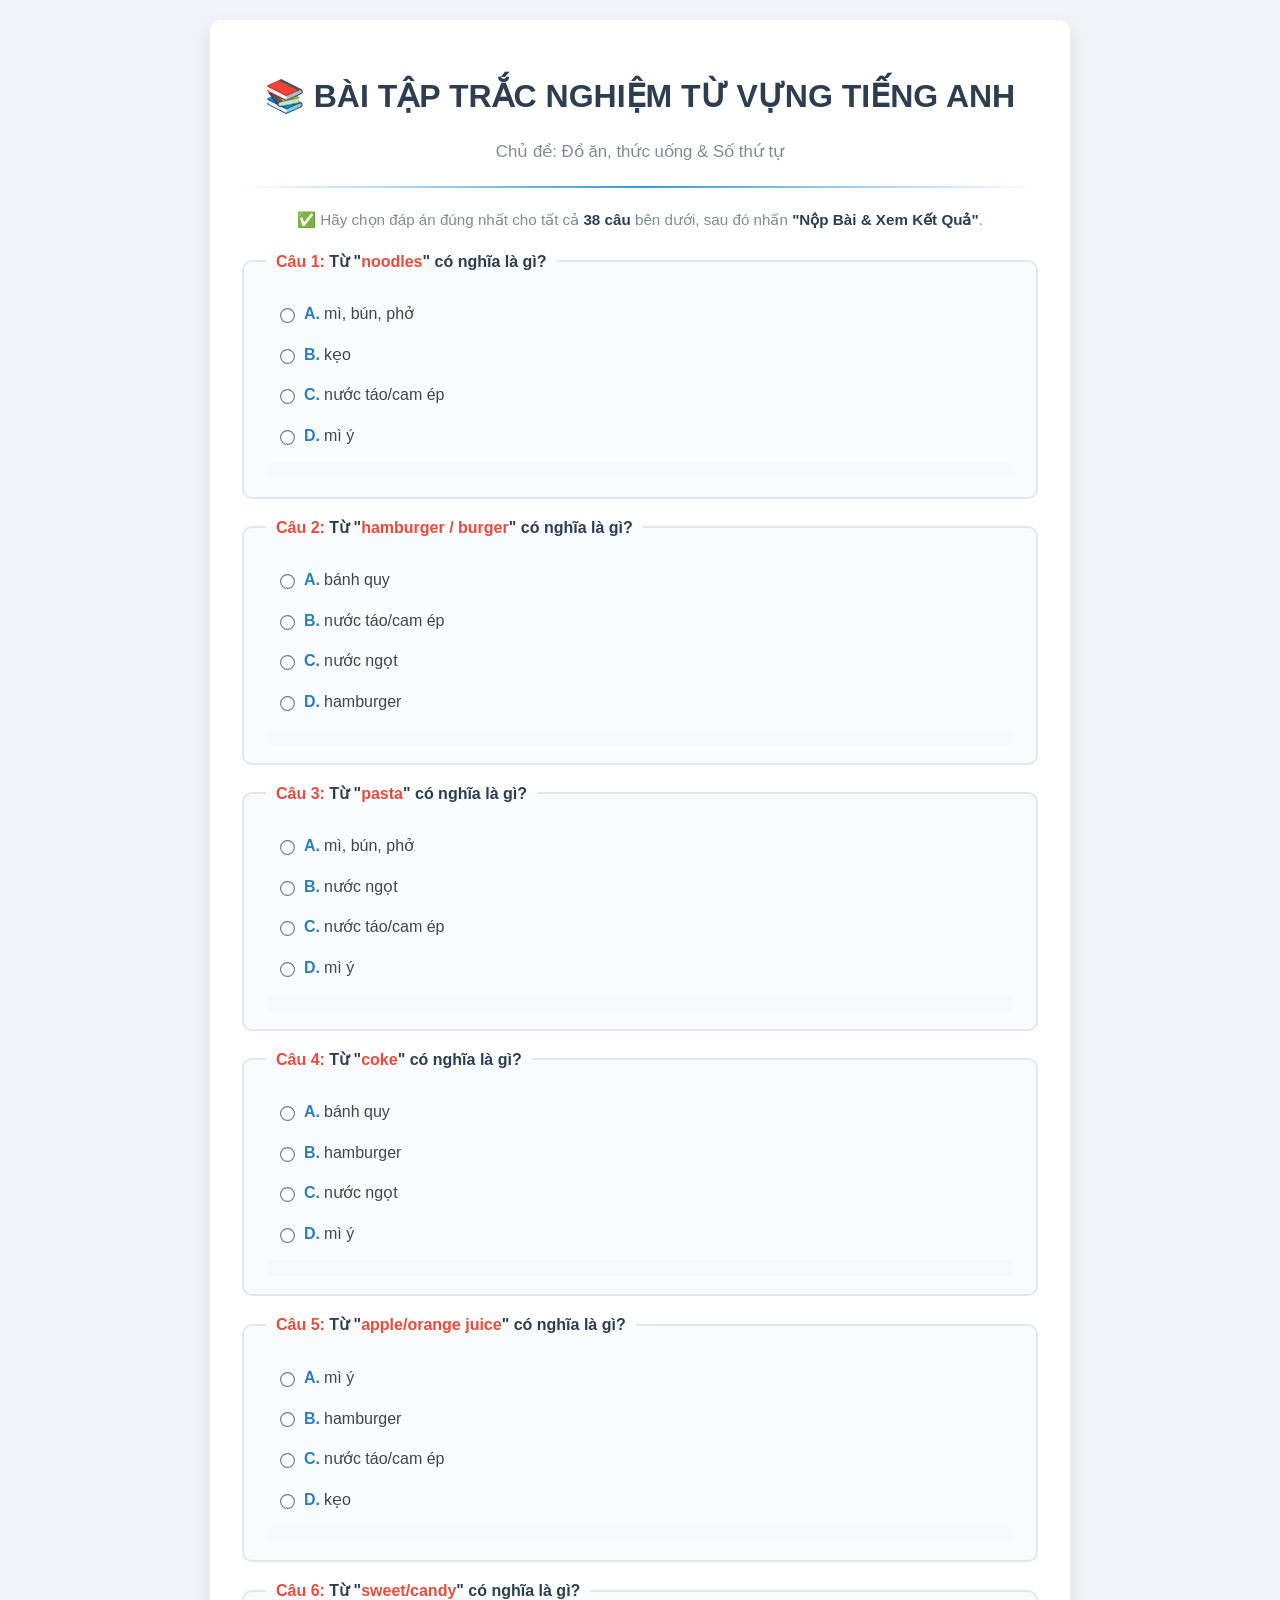
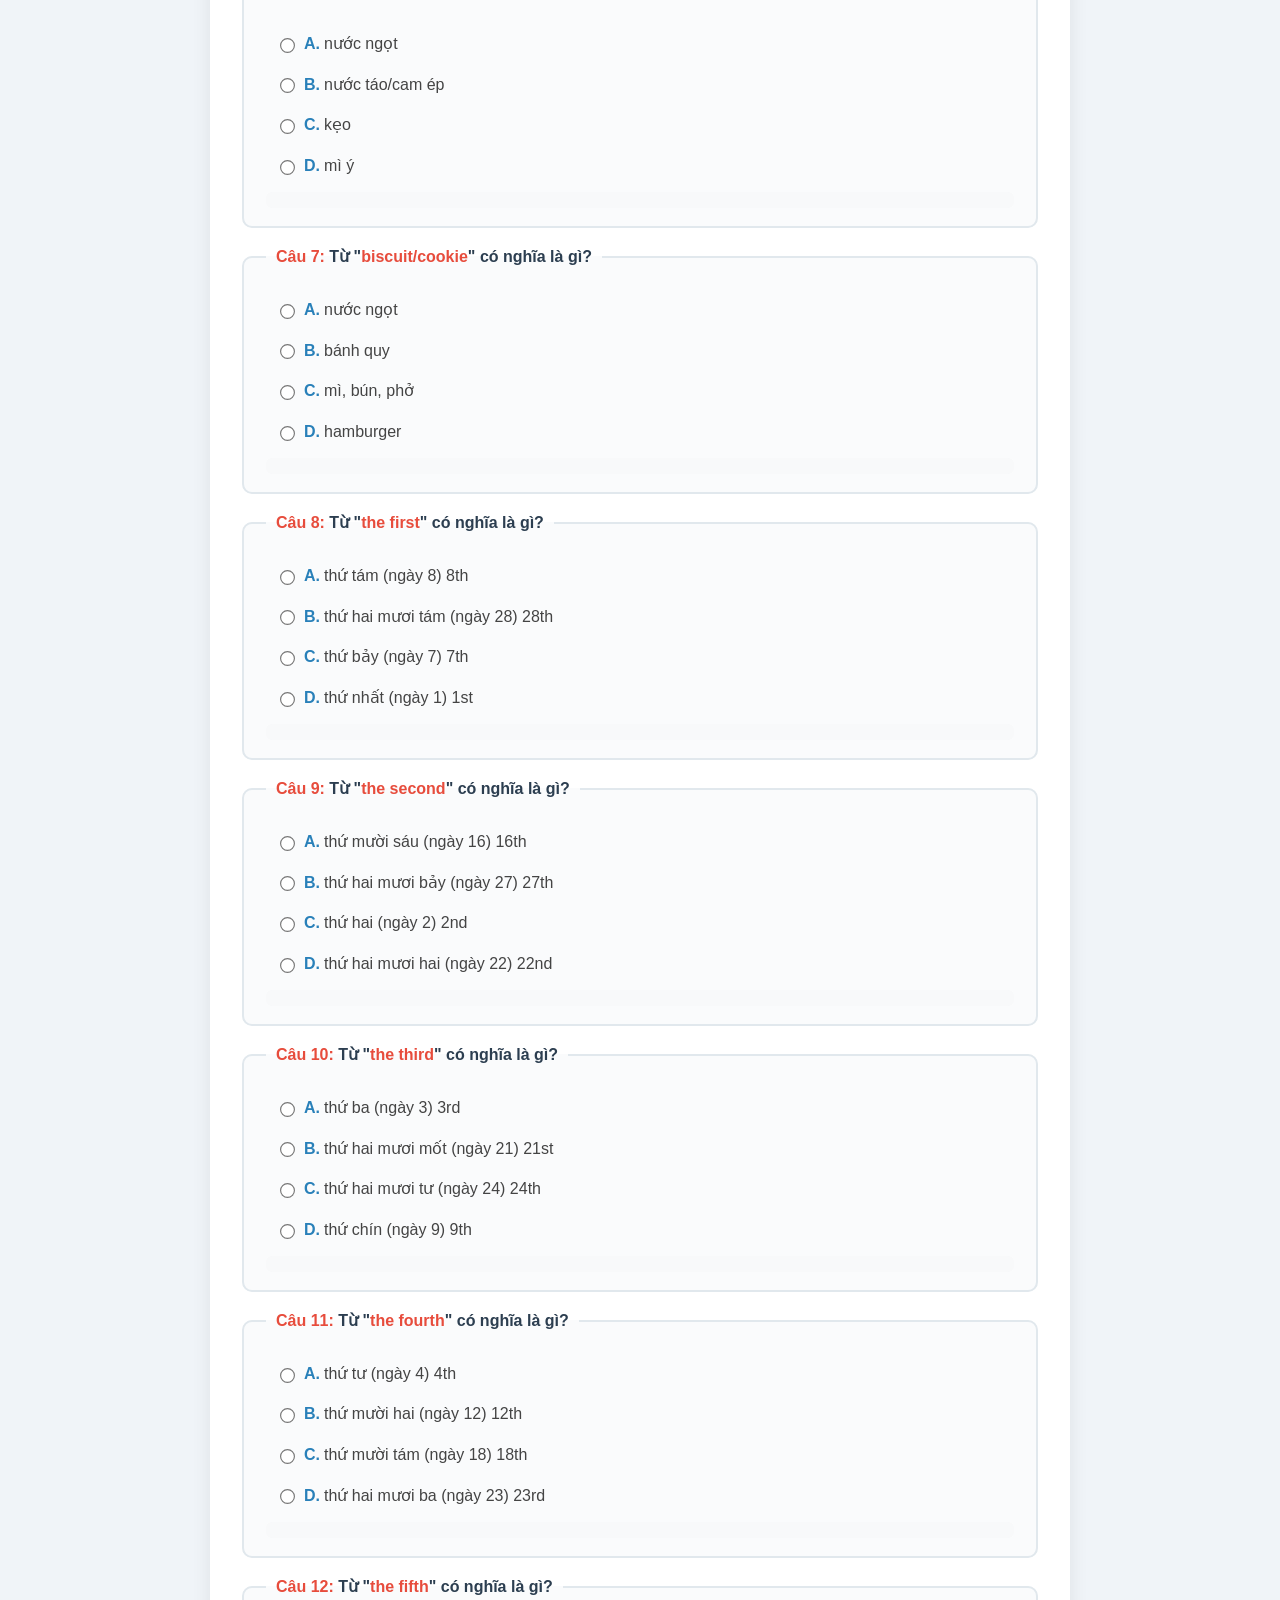
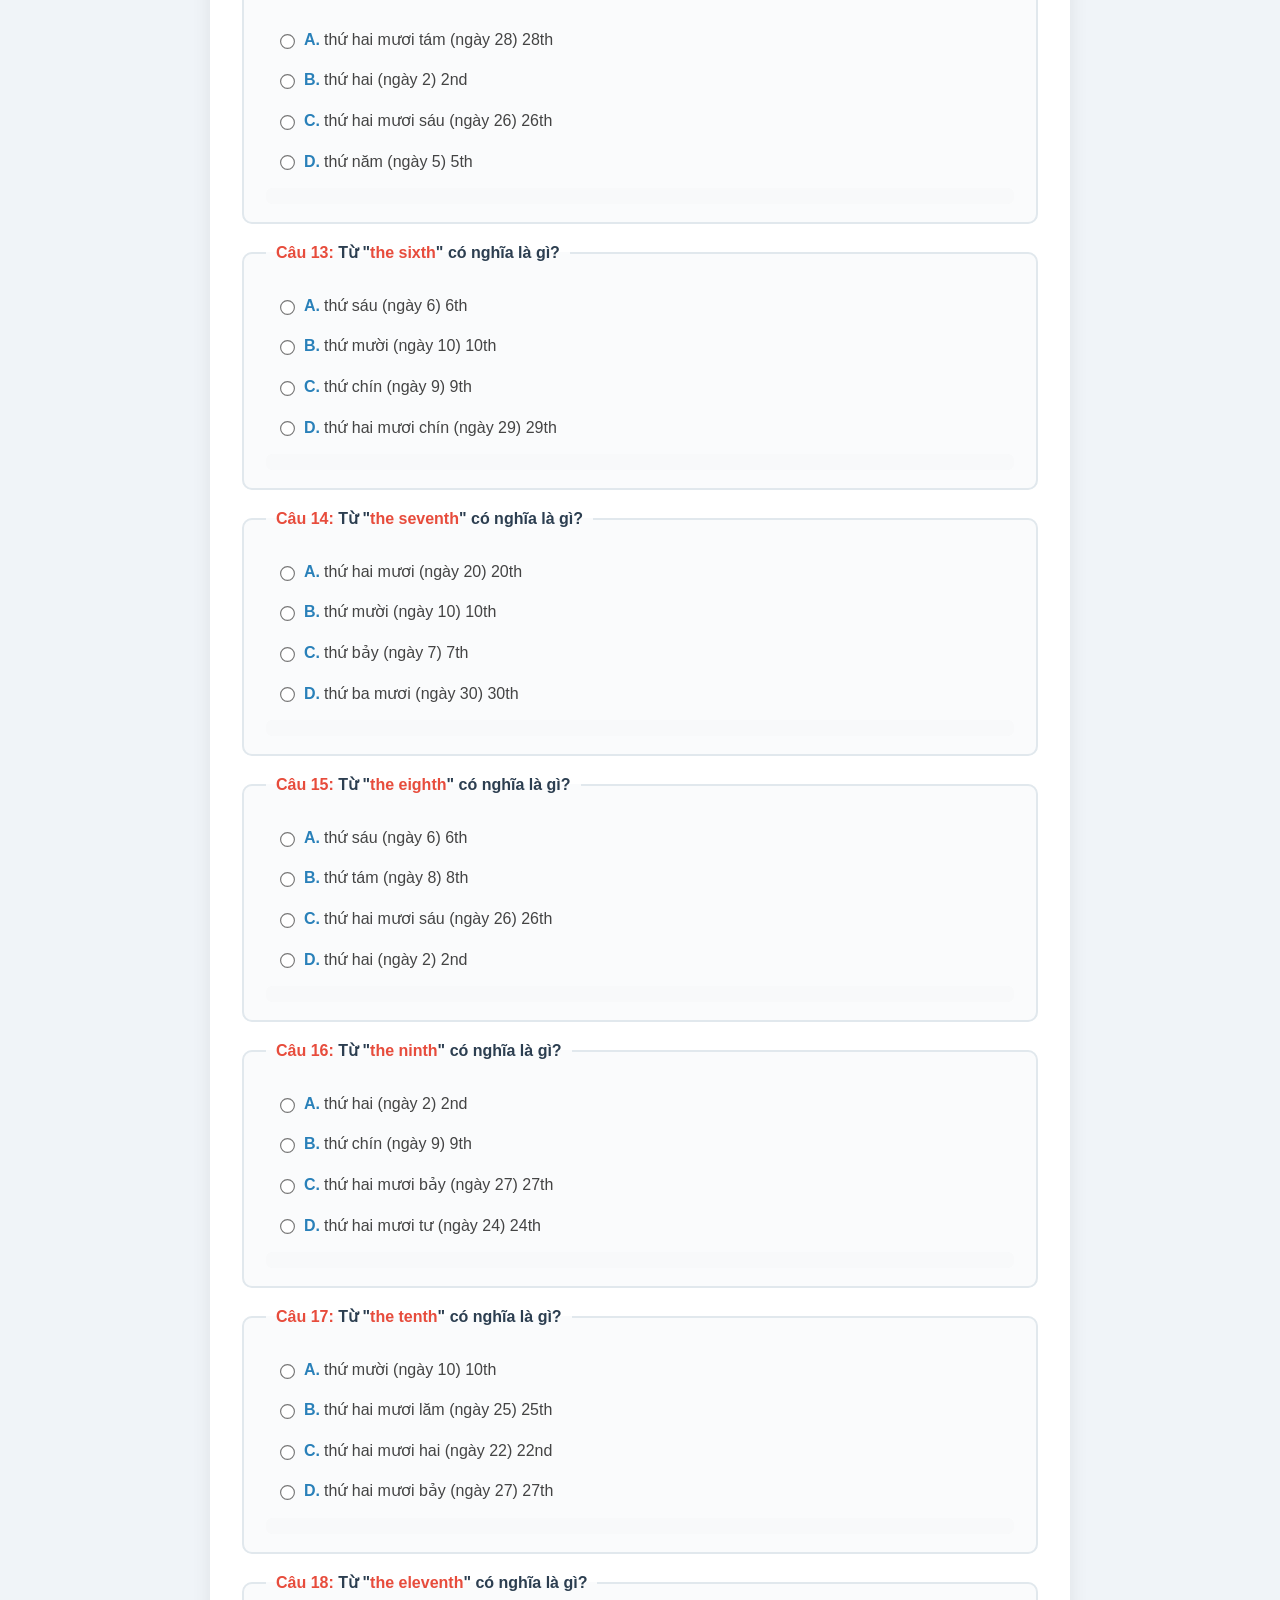
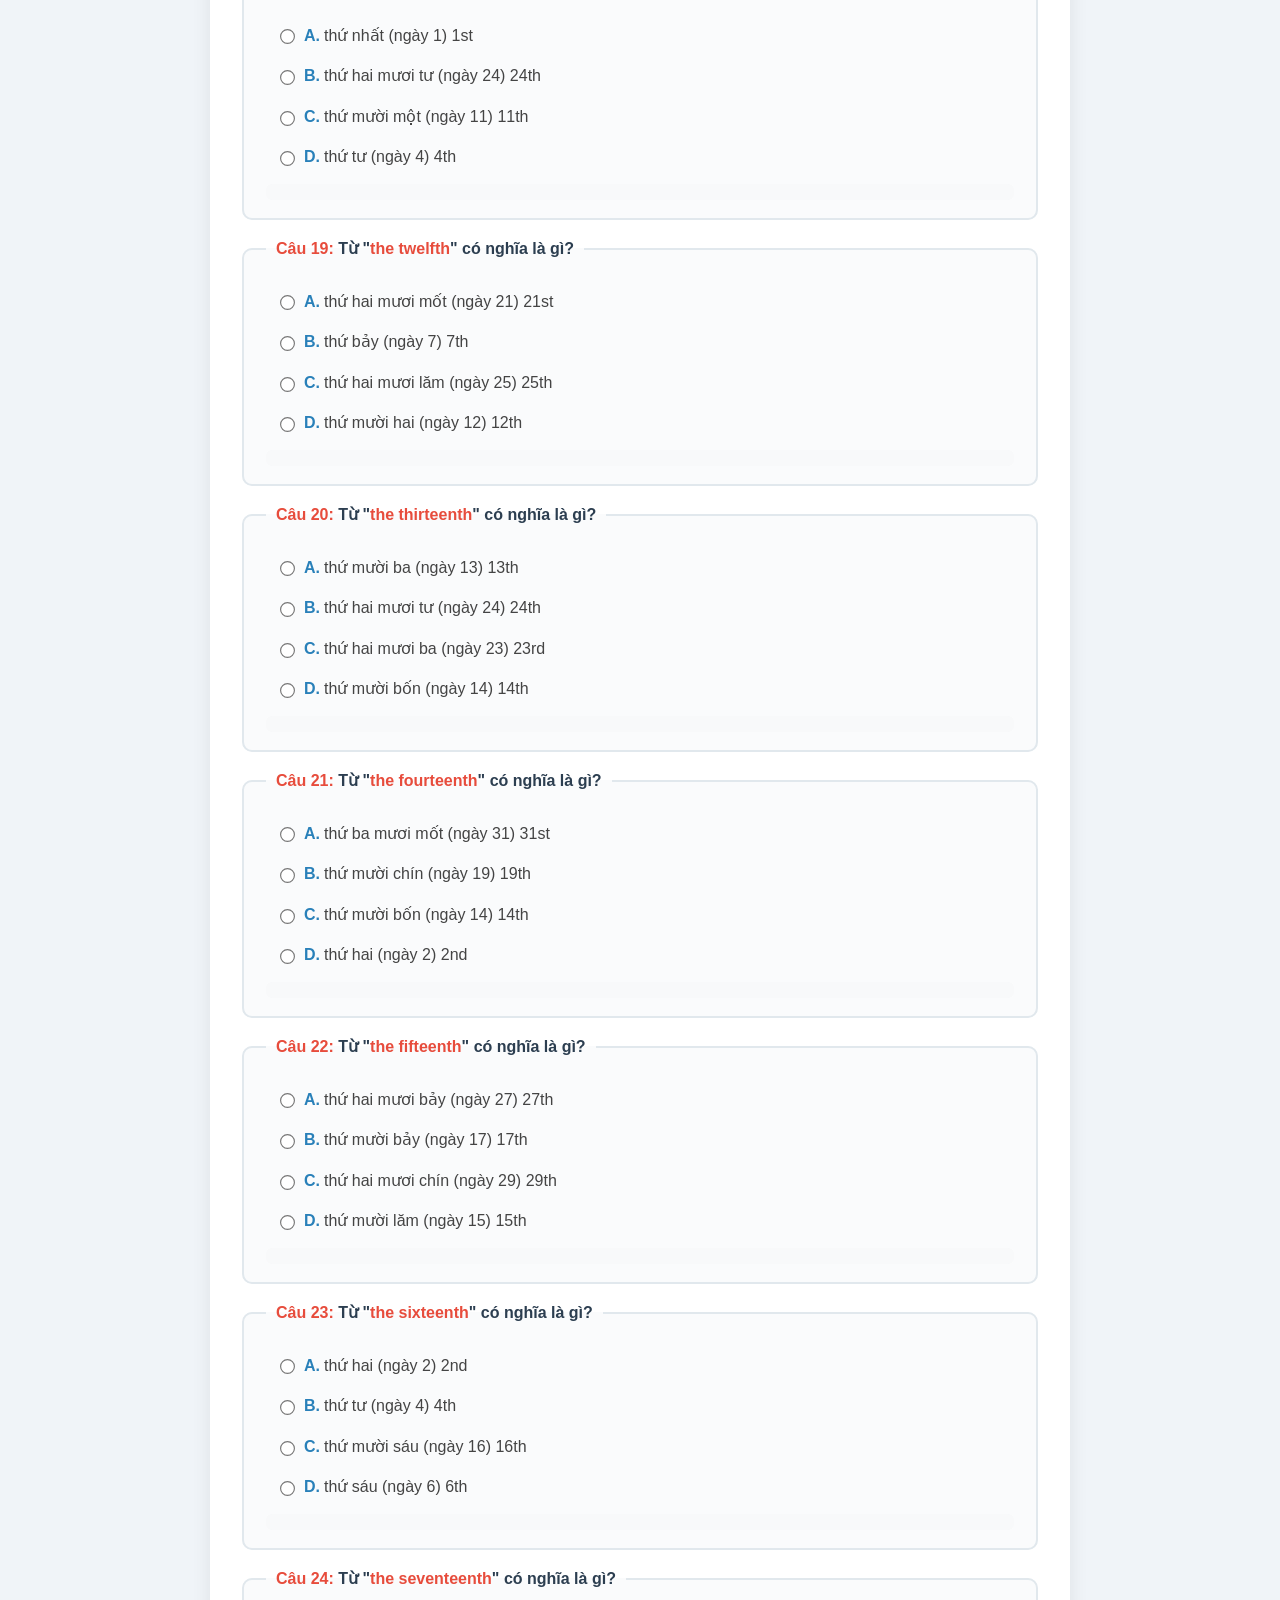
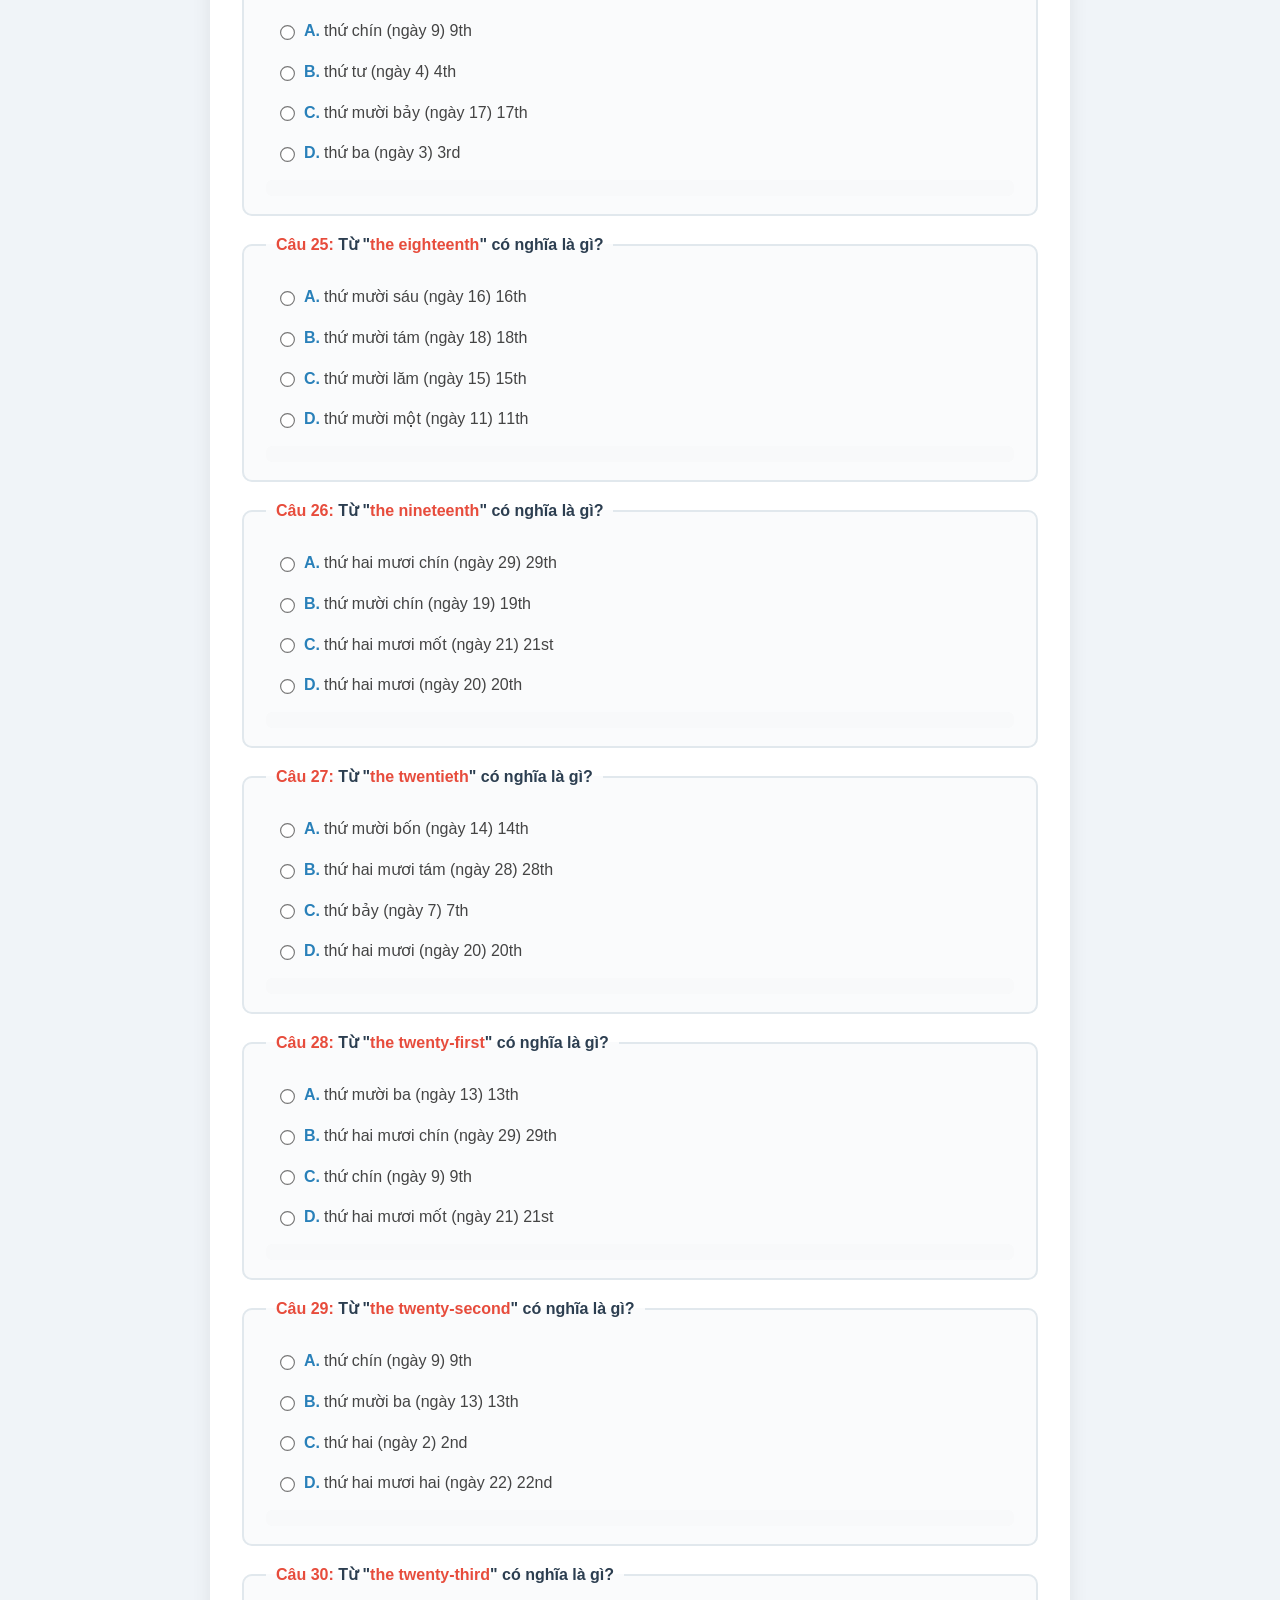
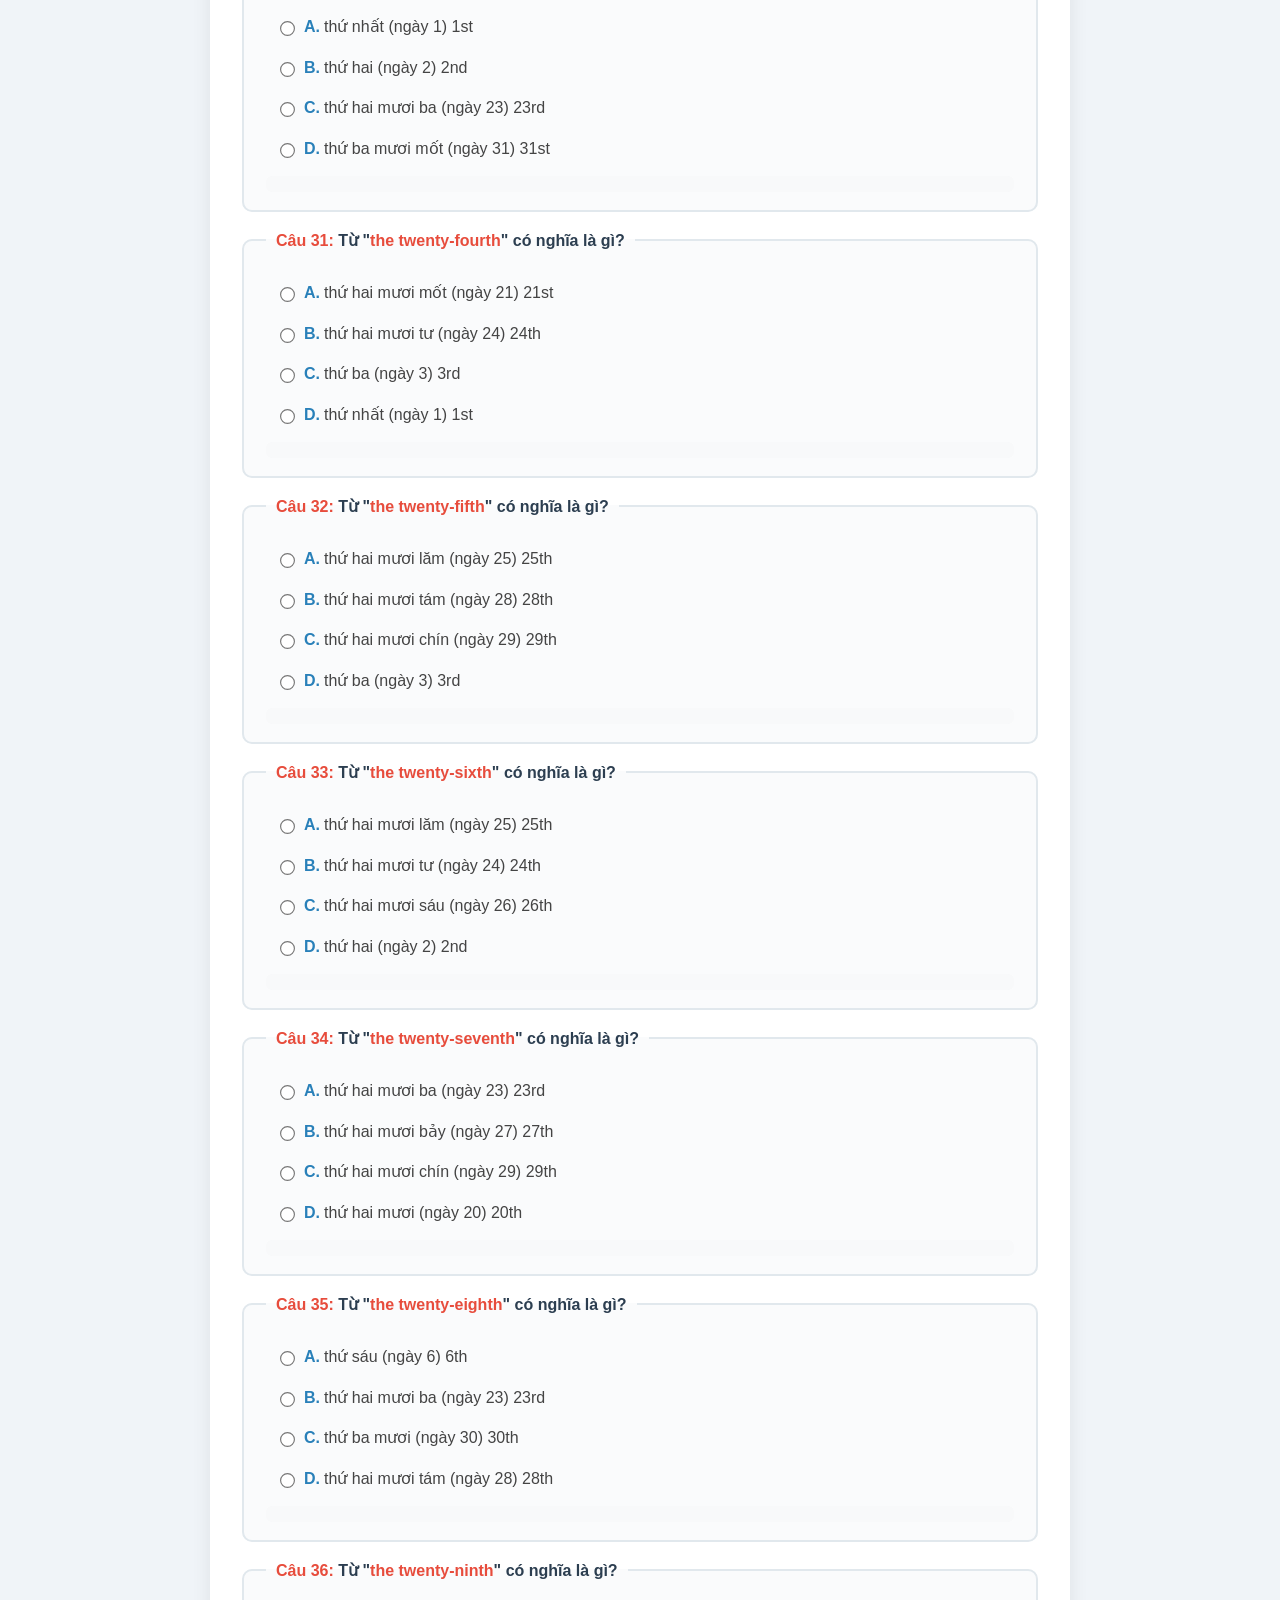
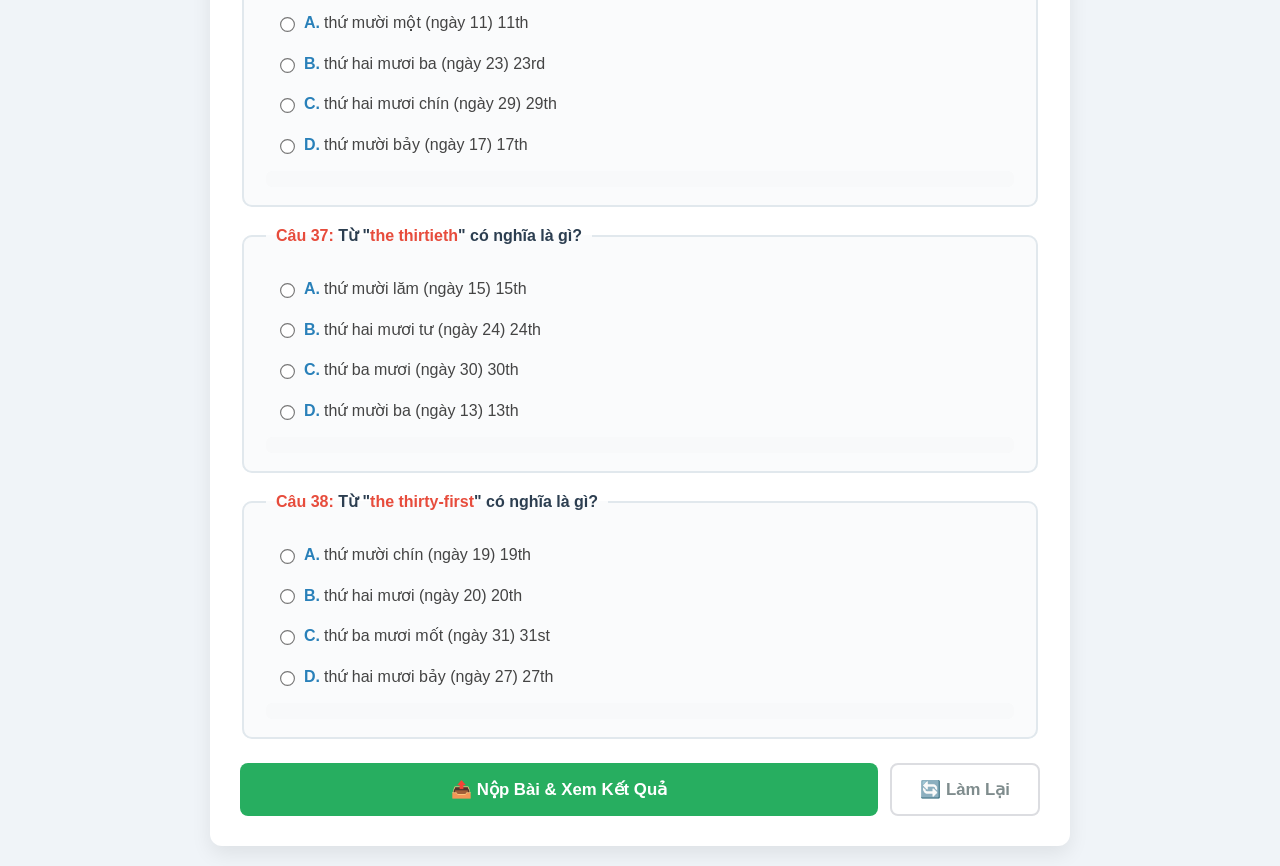
==== index.html @ 357e43dd "Update index.html" ====
<!DOCTYPE html>
<html lang="vi">
<head>
    <meta charset="UTF-8">
    <meta name="viewport" content="width=device-width, initial-scale=1.0">
    <title>Bài Tập Trắc Nghiệm Từ Vựng Tiếng Anh</title>
    <style>
        body {
            font-family: 'Segoe UI', Tahoma, Geneva, Verdana, sans-serif;
            background: #f0f4f8;
            color: #333;
            margin: 0;
            padding: 20px;
            line-height: 1.6;
        }

        .container {
            max-width: 800px;
            margin: 0 auto;
            background: #fff;
            padding: 30px;
            border-radius: 12px;
            box-shadow: 0 8px 20px rgba(0,0,0,0.08);
        }

        h1 {
            text-align: center;
            color: #2c3e50;
            margin-bottom: 5px;
        }

        .subtitle {
            text-align: center;
            color: #7f8c8d;
            margin-bottom: 20px;
            font-size: 1.05em;
        }

        hr {
            border: none;
            height: 2px;
            background: linear-gradient(90deg, transparent, #3498db, transparent);
            margin: 20px 0;
        }

        fieldset {
            border: 2px solid #e1e8ed;
            border-radius: 10px;
            padding: 18px 22px;
            margin-bottom: 16px;
            background: #fafbfc;
            transition: border-color 0.3s;
        }

        fieldset:hover {
            border-color: #3498db;
        }

        legend {
            font-weight: 600;
            color: #2c3e50;
            padding: 0 10px;
        }

        legend b {
            color: #e74c3c;
        }

        label {
            display: flex;
            align-items: center;
            padding: 6px 10px;
            margin: 3px 0;
            border-radius: 6px;
            cursor: pointer;
            transition: background 0.2s;
            color: #444;
        }

        label:hover {
            background: #f1f8ff;
        }

        label b {
            color: #2980b9;
            margin-right: 4px;
        }

        input[type="radio"] {
            margin-right: 10px;
            transform: scale(1.15);
            cursor: pointer;
        }

        .feedback {
            margin-top: 8px;
            padding: 8px 12px;
            border-radius: 6px;
            font-size: 0.9rem;
            background: #f8f9fa;
        }

        .feedback .correct {
            color: #27ae60;
            font-weight: 600;
        }

        .feedback .wrong {
            color: #e74c3c;
            font-weight: 600;
        }

        .feedback .empty {
            color: #f39c12;
            font-weight: 600;
        }

        .btn-group {
            display: flex;
            gap: 12px;
            flex-wrap: wrap;
            margin-top: 24px;
        }

        .btn-submit {
            background: #27ae60;
            color: #fff;
            border: none;
            padding: 14px 32px;
            border-radius: 8px;
            font-size: 1.05rem;
            font-weight: 600;
            cursor: pointer;
            transition: background 0.3s, transform 0.2s;
            flex: 1;
            min-width: 180px;
        }

        .btn-submit:hover {
            background: #219150;
            transform: translateY(-2px);
            box-shadow: 0 4px 15px rgba(39, 174, 96, 0.3);
        }

        .btn-reset {
            background: transparent;
            color: #7f8c8d;
            border: 2px solid #dcdde1;
            padding: 14px 28px;
            border-radius: 8px;
            font-size: 1.05rem;
            font-weight: 600;
            cursor: pointer;
            transition: all 0.3s;
            min-width: 120px;
        }

        .btn-reset:hover {
            border-color: #e74c3c;
            color: #e74c3c;
        }

        #resultSummary {
            margin-top: 24px;
            padding: 20px;
            background: #e8f8f5;
            border: 2px solid #27ae60;
            border-radius: 10px;
            display: none;
        }

        #resultSummary h2 {
            color: #16a085;
            margin-bottom: 12px;
        }

        #resultSummary p {
            margin: 6px 0;
            font-size: 1.05rem;
        }

        #resultSummary .score {
            color: #2980b9;
            font-weight: 700;
            font-size: 1.3rem;
        }

        .progress-info {
            text-align: center;
            color: #7f8c8d;
            margin-bottom: 16px;
            font-size: 0.95rem;
        }

        .progress-info b {
            color: #2c3e50;
        }

        @media (max-width: 600px) {
            .container { padding: 16px; }
            fieldset { padding: 12px 14px; }
            .btn-submit, .btn-reset { width: 100%; }
        }
    </style>
</head>
<body>

<div class="container">
    <h1>📚 BÀI TẬP TRẮC NGHIỆM TỪ VỰNG TIẾNG ANH</h1>
    <p class="subtitle">Chủ đề: Đồ ăn, thức uống &amp; Số thứ tự</p>
    <hr>

    <div class="progress-info">
        ✅ Hãy chọn đáp án đúng nhất cho tất cả <b>38 câu</b> bên dưới, sau đó nhấn <b>"Nộp Bài & Xem Kết Quả"</b>.
    </div>

    <form id="quizForm">

        <!-- ===== CÂU 1 ===== -->
        <fieldset>
            <legend><b>Câu 1:</b> Từ "<b>noodles</b>" có nghĩa là gì?</legend>
            <label><input type="radio" name="q1" value="0"> <b>A.</b> mì, bún, phở</label>
            <label><input type="radio" name="q1" value="1"> <b>B.</b> kẹo</label>
            <label><input type="radio" name="q1" value="2"> <b>C.</b> nước táo/cam ép</label>
            <label><input type="radio" name="q1" value="3"> <b>D.</b> mì ý</label>
            <div class="feedback" id="feedback_1"></div>
        </fieldset>

        <!-- ===== CÂU 2 ===== -->
        <fieldset>
            <legend><b>Câu 2:</b> Từ "<b>hamburger / burger</b>" có nghĩa là gì?</legend>
            <label><input type="radio" name="q2" value="0"> <b>A.</b> bánh quy</label>
            <label><input type="radio" name="q2" value="1"> <b>B.</b> nước táo/cam ép</label>
            <label><input type="radio" name="q2" value="2"> <b>C.</b> nước ngọt</label>
            <label><input type="radio" name="q2" value="3"> <b>D.</b> hamburger</label>
            <div class="feedback" id="feedback_2"></div>
        </fieldset>

        <!-- ===== CÂU 3 ===== -->
        <fieldset>
            <legend><b>Câu 3:</b> Từ "<b>pasta</b>" có nghĩa là gì?</legend>
            <label><input type="radio" name="q3" value="0"> <b>A.</b> mì, bún, phở</label>
            <label><input type="radio" name="q3" value="1"> <b>B.</b> nước ngọt</label>
            <label><input type="radio" name="q3" value="2"> <b>C.</b> nước táo/cam ép</label>
            <label><input type="radio" name="q3" value="3"> <b>D.</b> mì ý</label>
            <div class="feedback" id="feedback_3"></div>
        </fieldset>

        <!-- ===== CÂU 4 ===== -->
        <fieldset>
            <legend><b>Câu 4:</b> Từ "<b>coke</b>" có nghĩa là gì?</legend>
            <label><input type="radio" name="q4" value="0"> <b>A.</b> bánh quy</label>
            <label><input type="radio" name="q4" value="1"> <b>B.</b> hamburger</label>
            <label><input type="radio" name="q4" value="2"> <b>C.</b> nước ngọt</label>
            <label><input type="radio" name="q4" value="3"> <b>D.</b> mì ý</label>
            <div class="feedback" id="feedback_4"></div>
        </fieldset>

        <!-- ===== CÂU 5 ===== -->
        <fieldset>
            <legend><b>Câu 5:</b> Từ "<b>apple/orange juice</b>" có nghĩa là gì?</legend>
            <label><input type="radio" name="q5" value="0"> <b>A.</b> mì ý</label>
            <label><input type="radio" name="q5" value="1"> <b>B.</b> hamburger</label>
            <label><input type="radio" name="q5" value="2"> <b>C.</b> nước táo/cam ép</label>
            <label><input type="radio" name="q5" value="3"> <b>D.</b> kẹo</label>
            <div class="feedback" id="feedback_5"></div>
        </fieldset>

        <!-- ===== CÂU 6 ===== -->
        <fieldset>
            <legend><b>Câu 6:</b> Từ "<b>sweet/candy</b>" có nghĩa là gì?</legend>
            <label><input type="radio" name="q6" value="0"> <b>A.</b> nước ngọt</label>
            <label><input type="radio" name="q6" value="1"> <b>B.</b> nước táo/cam ép</label>
            <label><input type="radio" name="q6" value="2"> <b>C.</b> kẹo</label>
            <label><input type="radio" name="q6" value="3"> <b>D.</b> mì ý</label>
            <div class="feedback" id="feedback_6"></div>
        </fieldset>

        <!-- ===== CÂU 7 ===== -->
        <fieldset>
            <legend><b>Câu 7:</b> Từ "<b>biscuit/cookie</b>" có nghĩa là gì?</legend>
            <label><input type="radio" name="q7" value="0"> <b>A.</b> nước ngọt</label>
            <label><input type="radio" name="q7" value="1"> <b>B.</b> bánh quy</label>
            <label><input type="radio" name="q7" value="2"> <b>C.</b> mì, bún, phở</label>
            <label><input type="radio" name="q7" value="3"> <b>D.</b> hamburger</label>
            <div class="feedback" id="feedback_7"></div>
        </fieldset>

        <!-- ===== CÂU 8 ===== -->
        <fieldset>
            <legend><b>Câu 8:</b> Từ "<b>the first</b>" có nghĩa là gì?</legend>
            <label><input type="radio" name="q8" value="0"> <b>A.</b> thứ tám (ngày 8) 8th</label>
            <label><input type="radio" name="q8" value="1"> <b>B.</b> thứ hai mươi tám (ngày 28) 28th</label>
            <label><input type="radio" name="q8" value="2"> <b>C.</b> thứ bảy (ngày 7) 7th</label>
            <label><input type="radio" name="q8" value="3"> <b>D.</b> thứ nhất (ngày 1) 1st</label>
            <div class="feedback" id="feedback_8"></div>
        </fieldset>

        <!-- ===== CÂU 9 ===== -->
        <fieldset>
            <legend><b>Câu 9:</b> Từ "<b>the second</b>" có nghĩa là gì?</legend>
            <label><input type="radio" name="q9" value="0"> <b>A.</b> thứ mười sáu (ngày 16) 16th</label>
            <label><input type="radio" name="q9" value="1"> <b>B.</b> thứ hai mươi bảy (ngày 27) 27th</label>
            <label><input type="radio" name="q9" value="2"> <b>C.</b> thứ hai (ngày 2) 2nd</label>
            <label><input type="radio" name="q9" value="3"> <b>D.</b> thứ hai mươi hai (ngày 22) 22nd</label>
            <div class="feedback" id="feedback_9"></div>
        </fieldset>

        <!-- ===== CÂU 10 ===== -->
        <fieldset>
            <legend><b>Câu 10:</b> Từ "<b>the third</b>" có nghĩa là gì?</legend>
            <label><input type="radio" name="q10" value="0"> <b>A.</b> thứ ba (ngày 3) 3rd</label>
            <label><input type="radio" name="q10" value="1"> <b>B.</b> thứ hai mươi mốt (ngày 21) 21st</label>
            <label><input type="radio" name="q10" value="2"> <b>C.</b> thứ hai mươi tư (ngày 24) 24th</label>
            <label><input type="radio" name="q10" value="3"> <b>D.</b> thứ chín (ngày 9) 9th</label>
            <div class="feedback" id="feedback_10"></div>
        </fieldset>

        <!-- ===== CÂU 11 ===== -->
        <fieldset>
            <legend><b>Câu 11:</b> Từ "<b>the fourth</b>" có nghĩa là gì?</legend>
            <label><input type="radio" name="q11" value="0"> <b>A.</b> thứ tư (ngày 4) 4th</label>
            <label><input type="radio" name="q11" value="1"> <b>B.</b> thứ mười hai (ngày 12) 12th</label>
            <label><input type="radio" name="q11" value="2"> <b>C.</b> thứ mười tám (ngày 18) 18th</label>
            <label><input type="radio" name="q11" value="3"> <b>D.</b> thứ hai mươi ba (ngày 23) 23rd</label>
            <div class="feedback" id="feedback_11"></div>
        </fieldset>

        <!-- ===== CÂU 12 ===== -->
        <fieldset>
            <legend><b>Câu 12:</b> Từ "<b>the fifth</b>" có nghĩa là gì?</legend>
            <label><input type="radio" name="q12" value="0"> <b>A.</b> thứ hai mươi tám (ngày 28) 28th</label>
            <label><input type="radio" name="q12" value="1"> <b>B.</b> thứ hai (ngày 2) 2nd</label>
            <label><input type="radio" name="q12" value="2"> <b>C.</b> thứ hai mươi sáu (ngày 26) 26th</label>
            <label><input type="radio" name="q12" value="3"> <b>D.</b> thứ năm (ngày 5) 5th</label>
            <div class="feedback" id="feedback_12"></div>
        </fieldset>

        <!-- ===== CÂU 13 ===== -->
        <fieldset>
            <legend><b>Câu 13:</b> Từ "<b>the sixth</b>" có nghĩa là gì?</legend>
            <label><input type="radio" name="q13" value="0"> <b>A.</b> thứ sáu (ngày 6) 6th</label>
            <label><input type="radio" name="q13" value="1"> <b>B.</b> thứ mười (ngày 10) 10th</label>
            <label><input type="radio" name="q13" value="2"> <b>C.</b> thứ chín (ngày 9) 9th</label>
            <label><input type="radio" name="q13" value="3"> <b>D.</b> thứ hai mươi chín (ngày 29) 29th</label>
            <div class="feedback" id="feedback_13"></div>
        </fieldset>

        <!-- ===== CÂU 14 ===== -->
        <fieldset>
            <legend><b>Câu 14:</b> Từ "<b>the seventh</b>" có nghĩa là gì?</legend>
            <label><input type="radio" name="q14" value="0"> <b>A.</b> thứ hai mươi (ngày 20) 20th</label>
            <label><input type="radio" name="q14" value="1"> <b>B.</b> thứ mười (ngày 10) 10th</label>
            <label><input type="radio" name="q14" value="2"> <b>C.</b> thứ bảy (ngày 7) 7th</label>
            <label><input type="radio" name="q14" value="3"> <b>D.</b> thứ ba mươi (ngày 30) 30th</label>
            <div class="feedback" id="feedback_14"></div>
        </fieldset>

        <!-- ===== CÂU 15 ===== -->
        <fieldset>
            <legend><b>Câu 15:</b> Từ "<b>the eighth</b>" có nghĩa là gì?</legend>
            <label><input type="radio" name="q15" value="0"> <b>A.</b> thứ sáu (ngày 6) 6th</label>
            <label><input type="radio" name="q15" value="1"> <b>B.</b> thứ tám (ngày 8) 8th</label>
            <label><input type="radio" name="q15" value="2"> <b>C.</b> thứ hai mươi sáu (ngày 26) 26th</label>
            <label><input type="radio" name="q15" value="3"> <b>D.</b> thứ hai (ngày 2) 2nd</label>
            <div class="feedback" id="feedback_15"></div>
        </fieldset>

        <!-- ===== CÂU 16 ===== -->
        <fieldset>
            <legend><b>Câu 16:</b> Từ "<b>the ninth</b>" có nghĩa là gì?</legend>
            <label><input type="radio" name="q16" value="0"> <b>A.</b> thứ hai (ngày 2) 2nd</label>
            <label><input type="radio" name="q16" value="1"> <b>B.</b> thứ chín (ngày 9) 9th</label>
            <label><input type="radio" name="q16" value="2"> <b>C.</b> thứ hai mươi bảy (ngày 27) 27th</label>
            <label><input type="radio" name="q16" value="3"> <b>D.</b> thứ hai mươi tư (ngày 24) 24th</label>
            <div class="feedback" id="feedback_16"></div>
        </fieldset>

        <!-- ===== CÂU 17 ===== -->
        <fieldset>
            <legend><b>Câu 17:</b> Từ "<b>the tenth</b>" có nghĩa là gì?</legend>
            <label><input type="radio" name="q17" value="0"> <b>A.</b> thứ mười (ngày 10) 10th</label>
            <label><input type="radio" name="q17" value="1"> <b>B.</b> thứ hai mươi lăm (ngày 25) 25th</label>
            <label><input type="radio" name="q17" value="2"> <b>C.</b> thứ hai mươi hai (ngày 22) 22nd</label>
            <label><input type="radio" name="q17" value="3"> <b>D.</b> thứ hai mươi bảy (ngày 27) 27th</label>
            <div class="feedback" id="feedback_17"></div>
        </fieldset>

        <!-- ===== CÂU 18 ===== -->
        <fieldset>
            <legend><b>Câu 18:</b> Từ "<b>the eleventh</b>" có nghĩa là gì?</legend>
            <label><input type="radio" name="q18" value="0"> <b>A.</b> thứ nhất (ngày 1) 1st</label>
            <label><input type="radio" name="q18" value="1"> <b>B.</b> thứ hai mươi tư (ngày 24) 24th</label>
            <label><input type="radio" name="q18" value="2"> <b>C.</b> thứ mười một (ngày 11) 11th</label>
            <label><input type="radio" name="q18" value="3"> <b>D.</b> thứ tư (ngày 4) 4th</label>
            <div class="feedback" id="feedback_18"></div>
        </fieldset>

        <!-- ===== CÂU 19 ===== -->
        <fieldset>
            <legend><b>Câu 19:</b> Từ "<b>the twelfth</b>" có nghĩa là gì?</legend>
            <label><input type="radio" name="q19" value="0"> <b>A.</b> thứ hai mươi mốt (ngày 21) 21st</label>
            <label><input type="radio" name="q19" value="1"> <b>B.</b> thứ bảy (ngày 7) 7th</label>
            <label><input type="radio" name="q19" value="2"> <b>C.</b> thứ hai mươi lăm (ngày 25) 25th</label>
            <label><input type="radio" name="q19" value="3"> <b>D.</b> thứ mười hai (ngày 12) 12th</label>
            <div class="feedback" id="feedback_19"></div>
        </fieldset>

        <!-- ===== CÂU 20 ===== -->
        <fieldset>
            <legend><b>Câu 20:</b> Từ "<b>the thirteenth</b>" có nghĩa là gì?</legend>
            <label><input type="radio" name="q20" value="0"> <b>A.</b> thứ mười ba (ngày 13) 13th</label>
            <label><input type="radio" name="q20" value="1"> <b>B.</b> thứ hai mươi tư (ngày 24) 24th</label>
            <label><input type="radio" name="q20" value="2"> <b>C.</b> thứ hai mươi ba (ngày 23) 23rd</label>
            <label><input type="radio" name="q20" value="3"> <b>D.</b> thứ mười bốn (ngày 14) 14th</label>
            <div class="feedback" id="feedback_20"></div>
        </fieldset>

        <!-- ===== CÂU 21 ===== -->
        <fieldset>
            <legend><b>Câu 21:</b> Từ "<b>the fourteenth</b>" có nghĩa là gì?</legend>
            <label><input type="radio" name="q21" value="0"> <b>A.</b> thứ ba mươi mốt (ngày 31) 31st</label>
            <label><input type="radio" name="q21" value="1"> <b>B.</b> thứ mười chín (ngày 19) 19th</label>
            <label><input type="radio" name="q21" value="2"> <b>C.</b> thứ mười bốn (ngày 14) 14th</label>
            <label><input type="radio" name="q21" value="3"> <b>D.</b> thứ hai (ngày 2) 2nd</label>
            <div class="feedback" id="feedback_21"></div>
        </fieldset>

        <!-- ===== CÂU 22 ===== -->
        <fieldset>
            <legend><b>Câu 22:</b> Từ "<b>the fifteenth</b>" có nghĩa là gì?</legend>
            <label><input type="radio" name="q22" value="0"> <b>A.</b> thứ hai mươi bảy (ngày 27) 27th</label>
            <label><input type="radio" name="q22" value="1"> <b>B.</b> thứ mười bảy (ngày 17) 17th</label>
            <label><input type="radio" name="q22" value="2"> <b>C.</b> thứ hai mươi chín (ngày 29) 29th</label>
            <label><input type="radio" name="q22" value="3"> <b>D.</b> thứ mười lăm (ngày 15) 15th</label>
            <div class="feedback" id="feedback_22"></div>
        </fieldset>

        <!-- ===== CÂU 23 ===== -->
        <fieldset>
            <legend><b>Câu 23:</b> Từ "<b>the sixteenth</b>" có nghĩa là gì?</legend>
            <label><input type="radio" name="q23" value="0"> <b>A.</b> thứ hai (ngày 2) 2nd</label>
            <label><input type="radio" name="q23" value="1"> <b>B.</b> thứ tư (ngày 4) 4th</label>
            <label><input type="radio" name="q23" value="2"> <b>C.</b> thứ mười sáu (ngày 16) 16th</label>
            <label><input type="radio" name="q23" value="3"> <b>D.</b> thứ sáu (ngày 6) 6th</label>
            <div class="feedback" id="feedback_23"></div>
        </fieldset>

        <!-- ===== CÂU 24 ===== -->
        <fieldset>
            <legend><b>Câu 24:</b> Từ "<b>the seventeenth</b>" có nghĩa là gì?</legend>
            <label><input type="radio" name="q24" value="0"> <b>A.</b> thứ chín (ngày 9) 9th</label>
            <label><input type="radio" name="q24" value="1"> <b>B.</b> thứ tư (ngày 4) 4th</label>
            <label><input type="radio" name="q24" value="2"> <b>C.</b> thứ mười bảy (ngày 17) 17th</label>
            <label><input type="radio" name="q24" value="3"> <b>D.</b> thứ ba (ngày 3) 3rd</label>
            <div class="feedback" id="feedback_24"></div>
        </fieldset>

        <!-- ===== CÂU 25 ===== -->
        <fieldset>
            <legend><b>Câu 25:</b> Từ "<b>the eighteenth</b>" có nghĩa là gì?</legend>
            <label><input type="radio" name="q25" value="0"> <b>A.</b> thứ mười sáu (ngày 16) 16th</label>
            <label><input type="radio" name="q25" value="1"> <b>B.</b> thứ mười tám (ngày 18) 18th</label>
            <label><input type="radio" name="q25" value="2"> <b>C.</b> thứ mười lăm (ngày 15) 15th</label>
            <label><input type="radio" name="q25" value="3"> <b>D.</b> thứ mười một (ngày 11) 11th</label>
            <div class="feedback" id="feedback_25"></div>
        </fieldset>

        <!-- ===== CÂU 26 ===== -->
        <fieldset>
            <legend><b>Câu 26:</b> Từ "<b>the nineteenth</b>" có nghĩa là gì?</legend>
            <label><input type="radio" name="q26" value="0"> <b>A.</b> thứ hai mươi chín (ngày 29) 29th</label>
            <label><input type="radio" name="q26" value="1"> <b>B.</b> thứ mười chín (ngày 19) 19th</label>
            <label><input type="radio" name="q26" value="2"> <b>C.</b> thứ hai mươi mốt (ngày 21) 21st</label>
            <label><input type="radio" name="q26" value="3"> <b>D.</b> thứ hai mươi (ngày 20) 20th</label>
            <div class="feedback" id="feedback_26"></div>
        </fieldset>

        <!-- ===== CÂU 27 ===== -->
        <fieldset>
            <legend><b>Câu 27:</b> Từ "<b>the twentieth</b>" có nghĩa là gì?</legend>
            <label><input type="radio" name="q27" value="0"> <b>A.</b> thứ mười bốn (ngày 14) 14th</label>
            <label><input type="radio" name="q27" value="1"> <b>B.</b> thứ hai mươi tám (ngày 28) 28th</label>
            <label><input type="radio" name="q27" value="2"> <b>C.</b> thứ bảy (ngày 7) 7th</label>
            <label><input type="radio" name="q27" value="3"> <b>D.</b> thứ hai mươi (ngày 20) 20th</label>
            <div class="feedback" id="feedback_27"></div>
        </fieldset>

        <!-- ===== CÂU 28 ===== -->
        <fieldset>
            <legend><b>Câu 28:</b> Từ "<b>the twenty-first</b>" có nghĩa là gì?</legend>
            <label><input type="radio" name="q28" value="0"> <b>A.</b> thứ mười ba (ngày 13) 13th</label>
            <label><input type="radio" name="q28" value="1"> <b>B.</b> thứ hai mươi chín (ngày 29) 29th</label>
            <label><input type="radio" name="q28" value="2"> <b>C.</b> thứ chín (ngày 9) 9th</label>
            <label><input type="radio" name="q28" value="3"> <b>D.</b> thứ hai mươi mốt (ngày 21) 21st</label>
            <div class="feedback" id="feedback_28"></div>
        </fieldset>

        <!-- ===== CÂU 29 ===== -->
        <fieldset>
            <legend><b>Câu 29:</b> Từ "<b>the twenty-second</b>" có nghĩa là gì?</legend>
            <label><input type="radio" name="q29" value="0"> <b>A.</b> thứ chín (ngày 9) 9th</label>
            <label><input type="radio" name="q29" value="1"> <b>B.</b> thứ mười ba (ngày 13) 13th</label>
            <label><input type="radio" name="q29" value="2"> <b>C.</b> thứ hai (ngày 2) 2nd</label>
            <label><input type="radio" name="q29" value="3"> <b>D.</b> thứ hai mươi hai (ngày 22) 22nd</label>
            <div class="feedback" id="feedback_29"></div>
        </fieldset>

        <!-- ===== CÂU 30 ===== -->
        <fieldset>
            <legend><b>Câu 30:</b> Từ "<b>the twenty-third</b>" có nghĩa là gì?</legend>
            <label><input type="radio" name="q30" value="0"> <b>A.</b> thứ nhất (ngày 1) 1st</label>
            <label><input type="radio" name="q30" value="1"> <b>B.</b> thứ hai (ngày 2) 2nd</label>
            <label><input type="radio" name="q30" value="2"> <b>C.</b> thứ hai mươi ba (ngày 23) 23rd</label>
            <label><input type="radio" name="q30" value="3"> <b>D.</b> thứ ba mươi mốt (ngày 31) 31st</label>
            <div class="feedback" id="feedback_30"></div>
        </fieldset>

        <!-- ===== CÂU 31 ===== -->
        <fieldset>
            <legend><b>Câu 31:</b> Từ "<b>the twenty-fourth</b>" có nghĩa là gì?</legend>
            <label><input type="radio" name="q31" value="0"> <b>A.</b> thứ hai mươi mốt (ngày 21) 21st</label>
            <label><input type="radio" name="q31" value="1"> <b>B.</b> thứ hai mươi tư (ngày 24) 24th</label>
            <label><input type="radio" name="q31" value="2"> <b>C.</b> thứ ba (ngày 3) 3rd</label>
            <label><input type="radio" name="q31" value="3"> <b>D.</b> thứ nhất (ngày 1) 1st</label>
            <div class="feedback" id="feedback_31"></div>
        </fieldset>

        <!-- ===== CÂU 32 ===== -->
        <fieldset>
            <legend><b>Câu 32:</b> Từ "<b>the twenty-fifth</b>" có nghĩa là gì?</legend>
            <label><input type="radio" name="q32" value="0"> <b>A.</b> thứ hai mươi lăm (ngày 25) 25th</label>
            <label><input type="radio" name="q32" value="1"> <b>B.</b> thứ hai mươi tám (ngày 28) 28th</label>
            <label><input type="radio" name="q32" value="2"> <b>C.</b> thứ hai mươi chín (ngày 29) 29th</label>
            <label><input type="radio" name="q32" value="3"> <b>D.</b> thứ ba (ngày 3) 3rd</label>
            <div class="feedback" id="feedback_32"></div>
        </fieldset>

        <!-- ===== CÂU 33 ===== -->
        <fieldset>
            <legend><b>Câu 33:</b> Từ "<b>the twenty-sixth</b>" có nghĩa là gì?</legend>
            <label><input type="radio" name="q33" value="0"> <b>A.</b> thứ hai mươi lăm (ngày 25) 25th</label>
            <label><input type="radio" name="q33" value="1"> <b>B.</b> thứ hai mươi tư (ngày 24) 24th</label>
            <label><input type="radio" name="q33" value="2"> <b>C.</b> thứ hai mươi sáu (ngày 26) 26th</label>
            <label><input type="radio" name="q33" value="3"> <b>D.</b> thứ hai (ngày 2) 2nd</label>
            <div class="feedback" id="feedback_33"></div>
        </fieldset>

        <!-- ===== CÂU 34 ===== -->
        <fieldset>
            <legend><b>Câu 34:</b> Từ "<b>the twenty-seventh</b>" có nghĩa là gì?</legend>
            <label><input type="radio" name="q34" value="0"> <b>A.</b> thứ hai mươi ba (ngày 23) 23rd</label>
            <label><input type="radio" name="q34" value="1"> <b>B.</b> thứ hai mươi bảy (ngày 27) 27th</label>
            <label><input type="radio" name="q34" value="2"> <b>C.</b> thứ hai mươi chín (ngày 29) 29th</label>
            <label><input type="radio" name="q34" value="3"> <b>D.</b> thứ hai mươi (ngày 20) 20th</label>
            <div class="feedback" id="feedback_34"></div>
        </fieldset>

        <!-- ===== CÂU 35 ===== -->
        <fieldset>
            <legend><b>Câu 35:</b> Từ "<b>the twenty-eighth</b>" có nghĩa là gì?</legend>
            <label><input type="radio" name="q35" value="0"> <b>A.</b> thứ sáu (ngày 6) 6th</label>
            <label><input type="radio" name="q35" value="1"> <b>B.</b> thứ hai mươi ba (ngày 23) 23rd</label>
            <label><input type="radio" name="q35" value="2"> <b>C.</b> thứ ba mươi (ngày 30) 30th</label>
            <label><input type="radio" name="q35" value="3"> <b>D.</b> thứ hai mươi tám (ngày 28) 28th</label>
            <div class="feedback" id="feedback_35"></div>
        </fieldset>

        <!-- ===== CÂU 36 ===== -->
        <fieldset>
            <legend><b>Câu 36:</b> Từ "<b>the twenty-ninth</b>" có nghĩa là gì?</legend>
            <label><input type="radio" name="q36" value="0"> <b>A.</b> thứ mười một (ngày 11) 11th</label>
            <label><input type="radio" name="q36" value="1"> <b>B.</b> thứ hai mươi ba (ngày 23) 23rd</label>
            <label><input type="radio" name="q36" value="2"> <b>C.</b> thứ hai mươi chín (ngày 29) 29th</label>
            <label><input type="radio" name="q36" value="3"> <b>D.</b> thứ mười bảy (ngày 17) 17th</label>
            <div class="feedback" id="feedback_36"></div>
        </fieldset>

        <!-- ===== CÂU 37 ===== -->
        <fieldset>
            <legend><b>Câu 37:</b> Từ "<b>the thirtieth</b>" có nghĩa là gì?</legend>
            <label><input type="radio" name="q37" value="0"> <b>A.</b> thứ mười lăm (ngày 15) 15th</label>
            <label><input type="radio" name="q37" value="1"> <b>B.</b> thứ hai mươi tư (ngày 24) 24th</label>
            <label><input type="radio" name="q37" value="2"> <b>C.</b> thứ ba mươi (ngày 30) 30th</label>
            <label><input type="radio" name="q37" value="3"> <b>D.</b> thứ mười ba (ngày 13) 13th</label>
            <div class="feedback" id="feedback_37"></div>
        </fieldset>

        <!-- ===== CÂU 38 ===== -->
        <fieldset>
            <legend><b>Câu 38:</b> Từ "<b>the thirty-first</b>" có nghĩa là gì?</legend>
            <label><input type="radio" name="q38" value="0"> <b>A.</b> thứ mười chín (ngày 19) 19th</label>
            <label><input type="radio" name="q38" value="1"> <b>B.</b> thứ hai mươi (ngày 20) 20th</label>
            <label><input type="radio" name="q38" value="2"> <b>C.</b> thứ ba mươi mốt (ngày 31) 31st</label>
            <label><input type="radio" name="q38" value="3"> <b>D.</b> thứ hai mươi bảy (ngày 27) 27th</label>
            <div class="feedback" id="feedback_38"></div>
        </fieldset>

        <div class="btn-group">
            <button type="button" class="btn-submit" onclick="checkAnswers()">📤 Nộp Bài & Xem Kết Quả</button>
            <button type="button" class="btn-reset" onclick="resetForm()">🔄 Làm Lại</button>
        </div>
    </form>

    <div id="resultSummary"></div>
</div>

<script>
    const answerKey = {
        "1": {"ans": 0, "letter": "A", "text": "mì, bún, phở"},
        "2": {"ans": 3, "letter": "D", "text": "hamburger"},
        "3": {"ans": 3, "letter": "D", "text": "mì ý"},
        "4": {"ans": 2, "letter": "C", "text": "nước ngọt"},
        "5": {"ans": 2, "letter": "C", "text": "nước táo/cam ép"},
        "6": {"ans": 2, "letter": "C", "text": "kẹo"},
        "7": {"ans": 1, "letter": "B", "text": "bánh quy"},
        "8": {"ans": 3, "letter": "D", "text": "thứ nhất (ngày 1) 1st"},
        "9": {"ans": 2, "letter": "C", "text": "thứ hai (ngày 2) 2nd"},
        "10": {"ans": 0, "letter": "A", "text": "thứ ba (ngày 3) 3rd"},
        "11": {"ans": 0, "letter": "A", "text": "thứ tư (ngày 4) 4th"},
        "12": {"ans": 3, "letter": "D", "text": "thứ năm (ngày 5) 5th"},
        "13": {"ans": 0, "letter": "A", "text": "thứ sáu (ngày 6) 6th"},
        "14": {"ans": 2, "letter": "C", "text": "thứ bảy (ngày 7) 7th"},
        "15": {"ans": 1, "letter": "B", "text": "thứ tám (ngày 8) 8th"},
        "16": {"ans": 1, "letter": "B", "text": "thứ chín (ngày 9) 9th"},
        "17": {"ans": 0, "letter": "A", "text": "thứ mười (ngày 10) 10th"},
        "18": {"ans": 2, "letter": "C", "text": "thứ mười một (ngày 11) 11th"},
        "19": {"ans": 3, "letter": "D", "text": "thứ mười hai (ngày 12) 12th"},
        "20": {"ans": 0, "letter": "A", "text": "thứ mười ba (ngày 13) 13th"},
        "21": {"ans": 2, "letter": "C", "text": "thứ mười bốn (ngày 14) 14th"},
        "22": {"ans": 3, "letter": "D", "text": "thứ mười lăm (ngày 15) 15th"},
        "23": {"ans": 2, "letter": "C", "text": "thứ mười sáu (ngày 16) 16th"},
        "24": {"ans": 2, "letter": "C", "text": "thứ mười bảy (ngày 17) 17th"},
        "25": {"ans": 1, "letter": "B", "text": "thứ mười tám (ngày 18) 18th"},
        "26": {"ans": 1, "letter": "B", "text": "thứ mười chín (ngày 19) 19th"},
        "27": {"ans": 3, "letter": "D", "text": "thứ hai mươi (ngày 20) 20th"},
        "28": {"ans": 3, "letter": "D", "text": "thứ hai mươi mốt (ngày 21) 21st"},
        "29": {"ans": 3, "letter": "D", "text": "thứ hai mươi hai (ngày 22) 22nd"},
        "30": {"ans": 2, "letter": "C", "text": "thứ hai mươi ba (ngày 23) 23rd"},
        "31": {"ans": 1, "letter": "B", "text": "thứ hai mươi tư (ngày 24) 24th"},
        "32": {"ans": 0, "letter": "A", "text": "thứ hai mươi lăm (ngày 25) 25th"},
        "33": {"ans": 2, "letter": "C", "text": "thứ hai mươi sáu (ngày 26) 26th"},
        "34": {"ans": 1, "letter": "B", "text": "thứ hai mươi bảy (ngày 27) 27th"},
        "35": {"ans": 3, "letter": "D", "text": "thứ hai mươi tám (ngày 28) 28th"},
        "36": {"ans": 2, "letter": "C", "text": "thứ hai mươi chín (ngày 29) 29th"},
        "37": {"ans": 2, "letter": "C", "text": "thứ ba mươi (ngày 30) 30th"},
        "38": {"ans": 2, "letter": "C", "text": "thứ ba mươi mốt (ngày 31) 31st"}
    };
    const totalQuestions = 38;

    function checkAnswers() {
        let score = 0;
        let answeredCount = 0;

        for (let i = 1; i <= totalQuestions; i++) {
            const selected = document.querySelector(`input[name="q${i}"]:checked`);
            const feedbackDiv = document.getElementById(`feedback_${i}`);
            const correctInfo = answerKey[i];

            if (selected) {
                answeredCount++;
                const userAns = parseInt(selected.value);
                if (userAns === correctInfo.ans) {
                    score++;
                    feedbackDiv.innerHTML = `<span class="correct">✓ Chính xác!</span>`;
                } else {
                    feedbackDiv.innerHTML = `<span class="wrong">✗ Chưa chính xác.</span> Đáp án đúng là <b>${correctInfo.letter}</b> (${correctInfo.text})`;
                }
            } else {
                feedbackDiv.innerHTML = `<span class="empty">! Chưa trả lời.</span> Đáp án đúng là <b>${correctInfo.letter}</b> (${correctInfo.text})`;
            }
        }

        const resultDiv = document.getElementById('resultSummary');
        resultDiv.style.display = 'block';
        resultDiv.innerHTML = `
            <h2>📊 KẾT QUẢ BÀI LÀM</h2>
            <p><b>Số câu đã làm:</b> ${answeredCount} / ${totalQuestions}</p>
            <p><b>Số câu trả lời đúng:</b> <span class="score">${score} / ${totalQuestions}</span> (${Math.round((score/totalQuestions)*100)}%)</p>
        `;
    }

    function resetForm() {
        document.getElementById('quizForm').reset();
        for (let i = 1; i <= totalQuestions; i++) {
            document.getElementById(`feedback_${i}`).innerHTML = '';
        }
        document.getElementById('resultSummary').style.display = 'none';
        document.getElementById('resultSummary').innerHTML = '';
    }
</script>

</body>
</html>
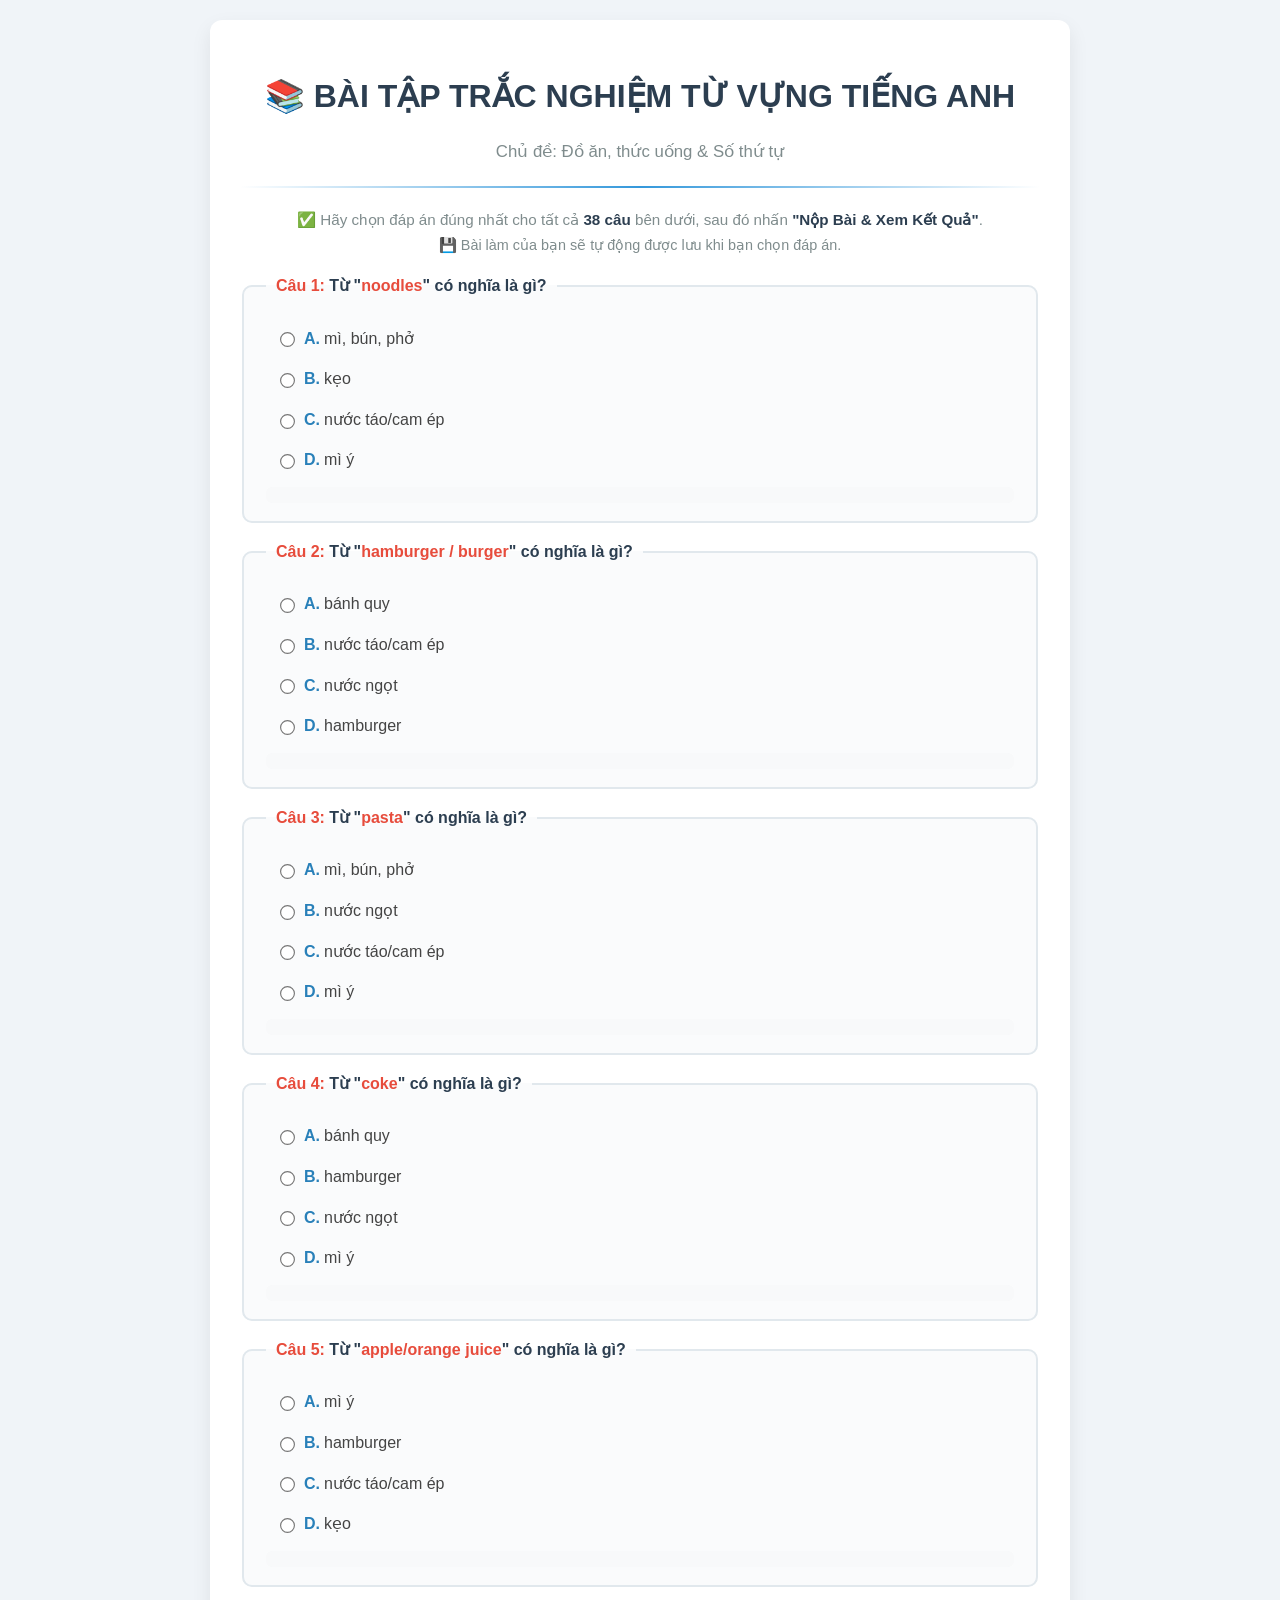
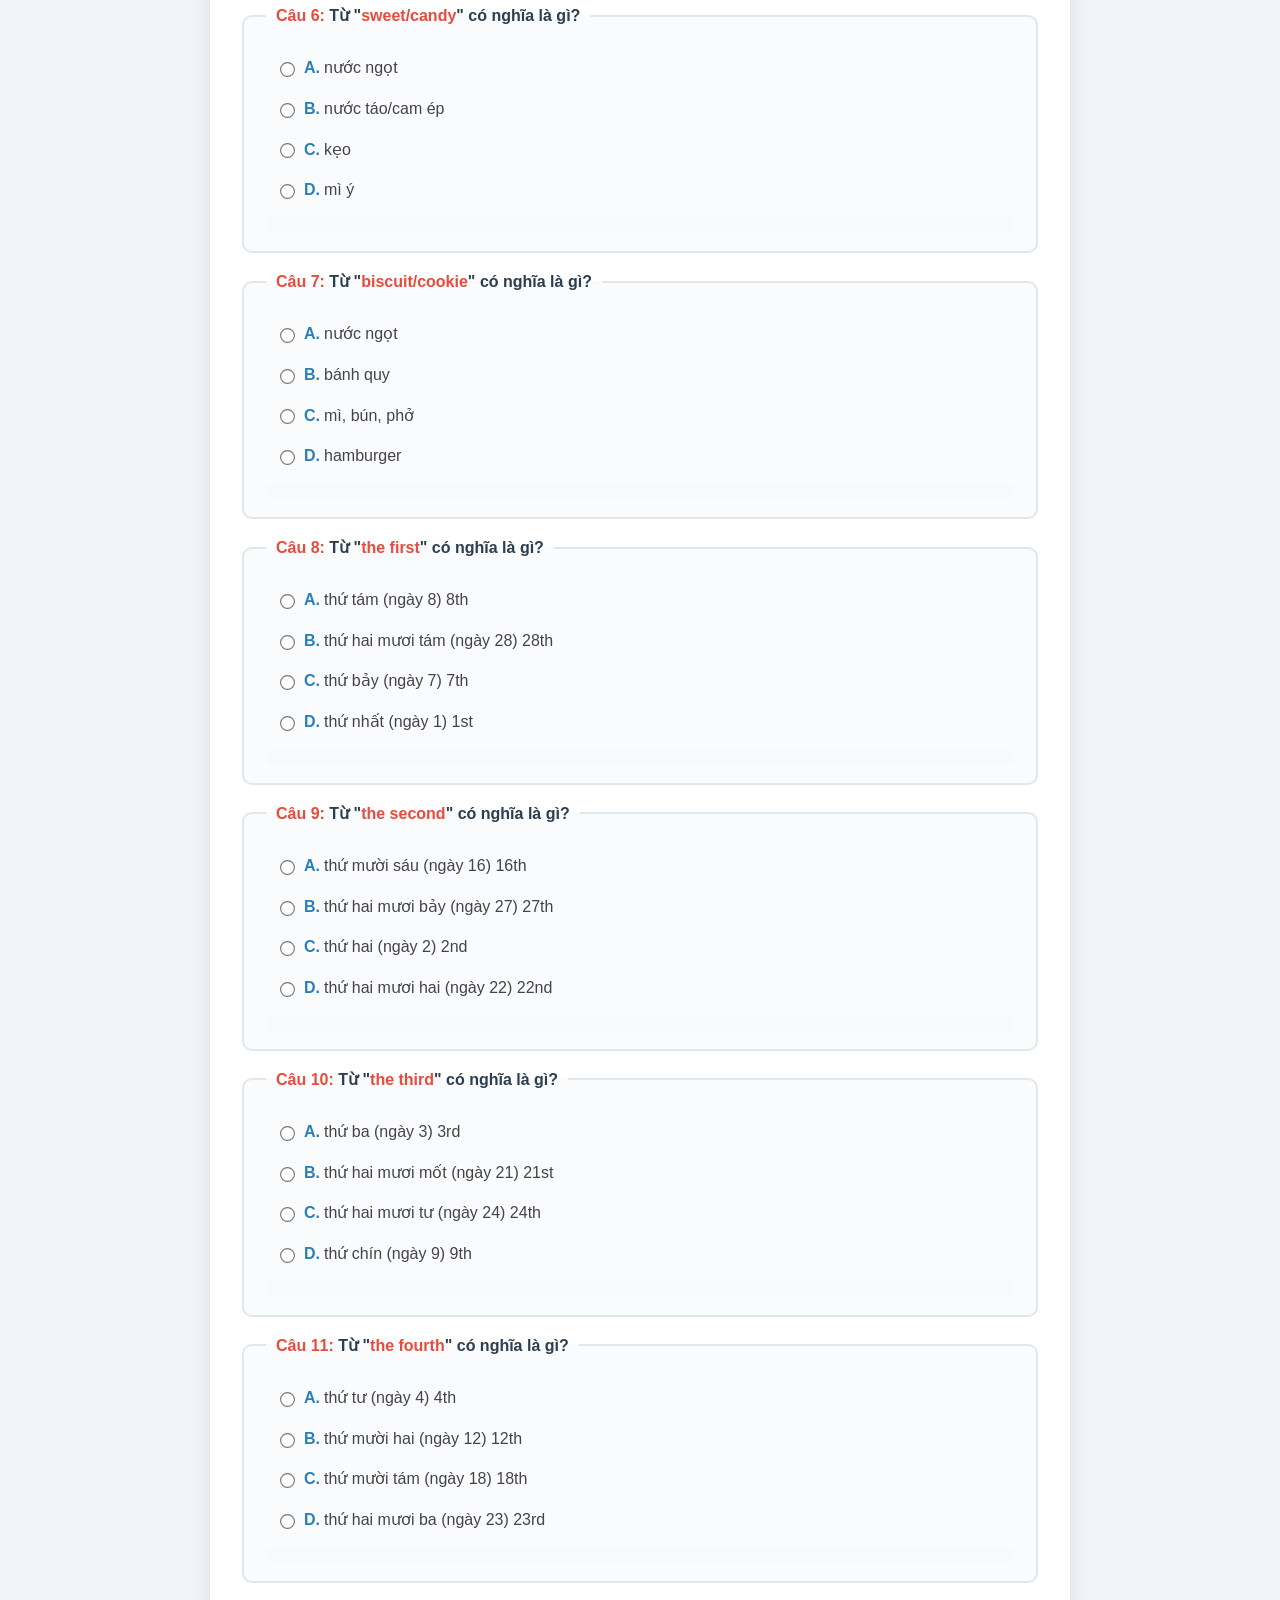
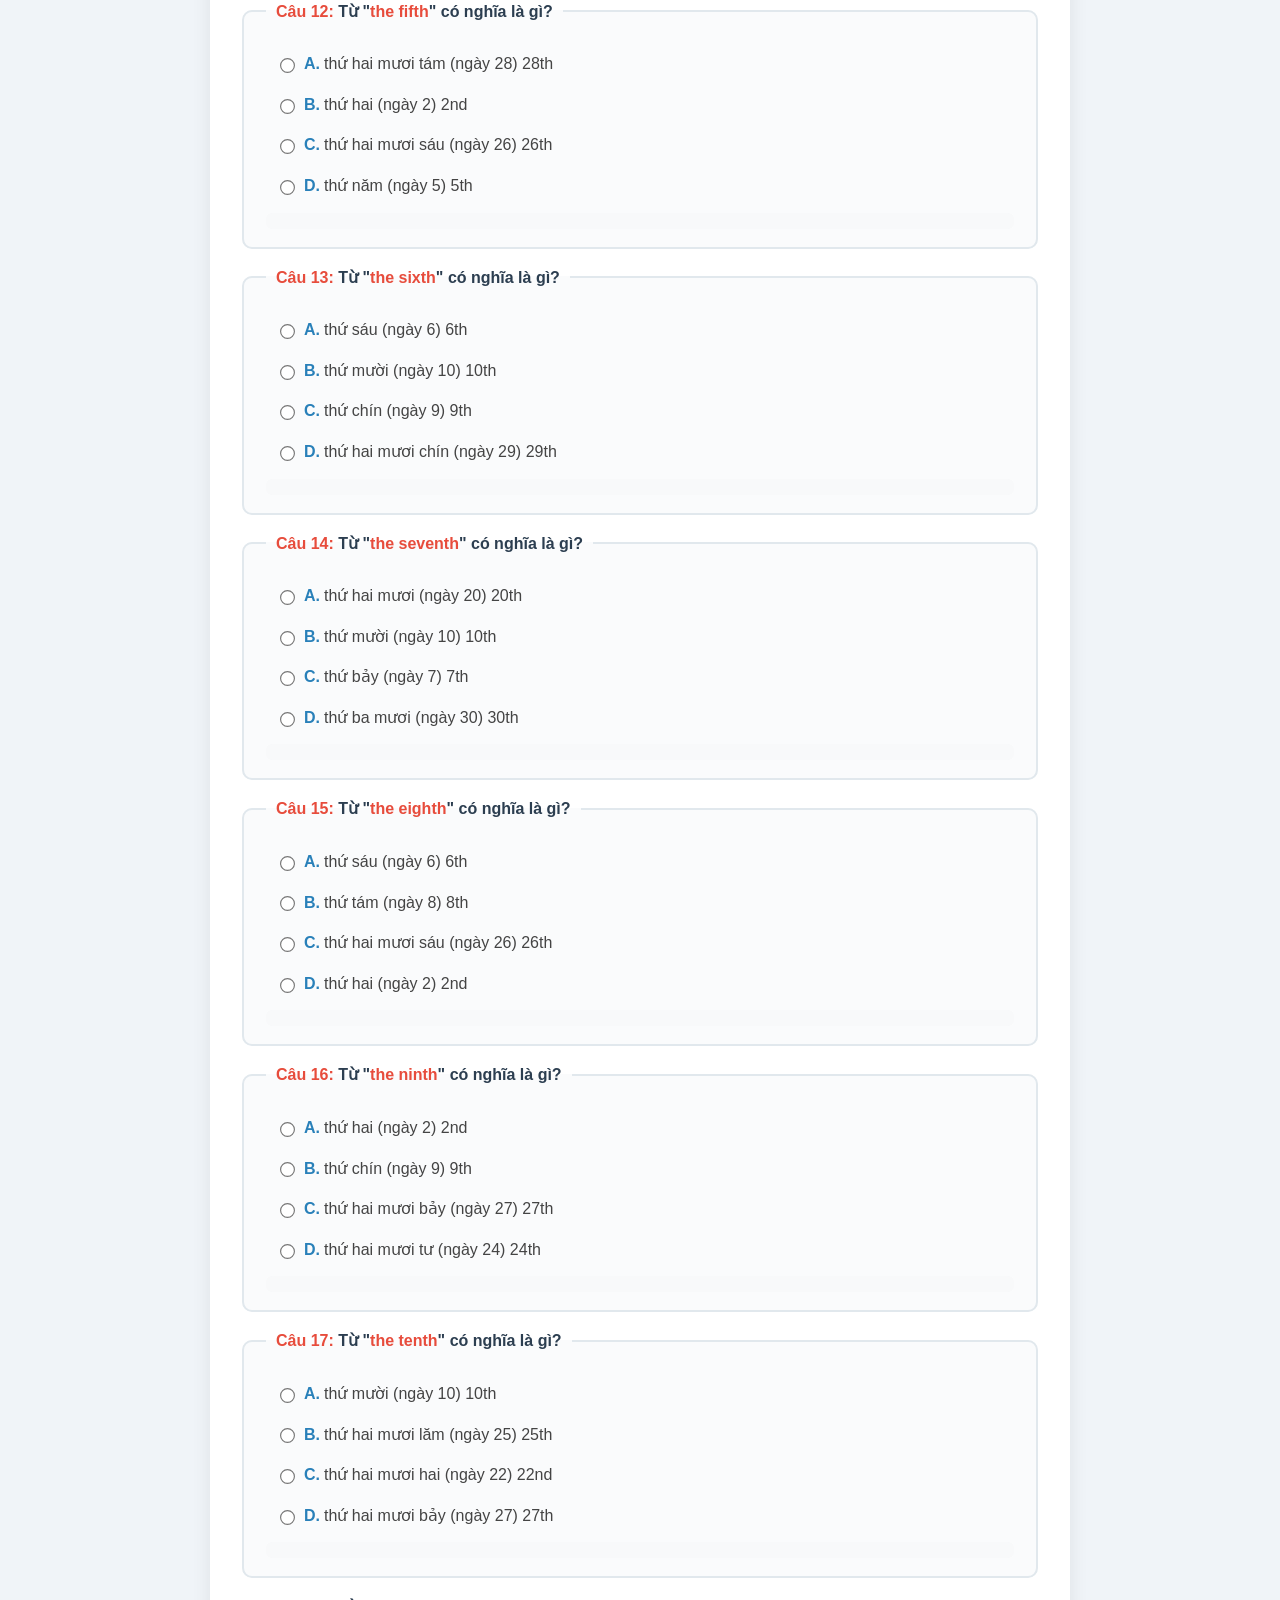
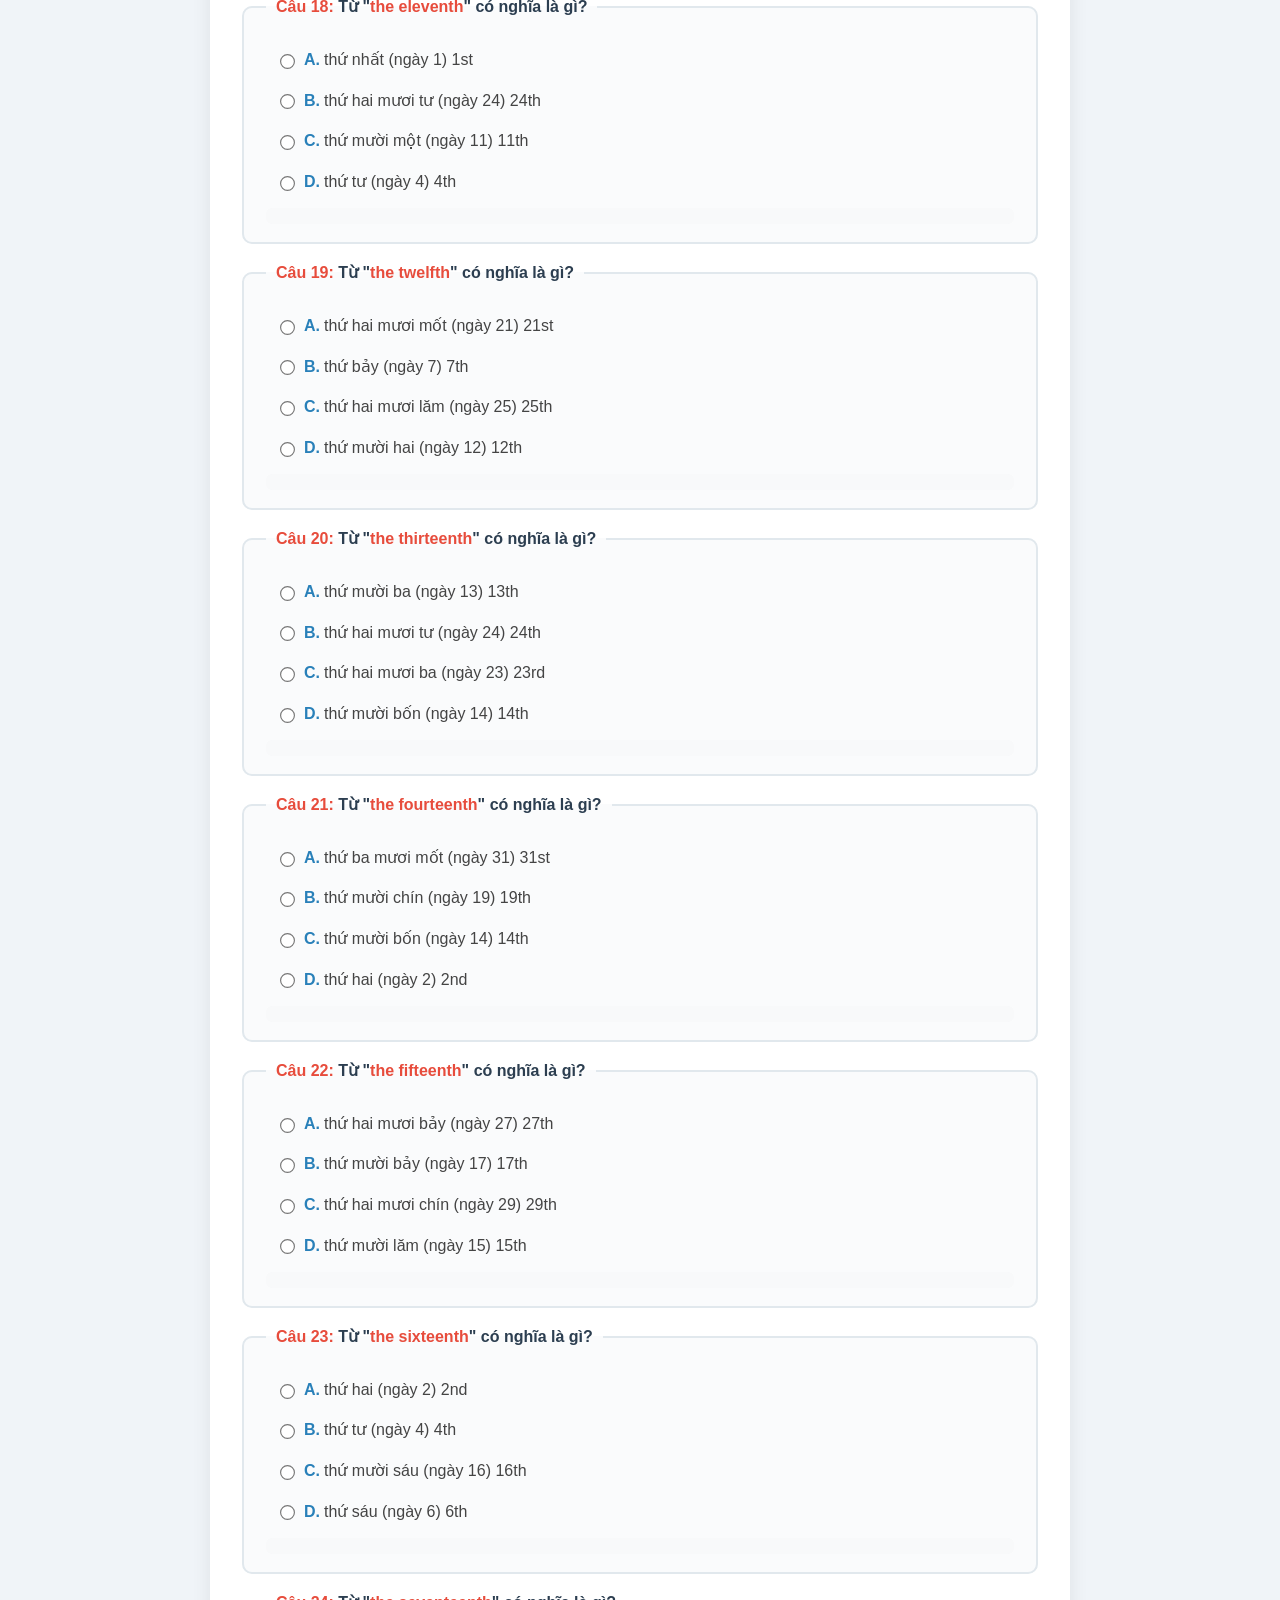
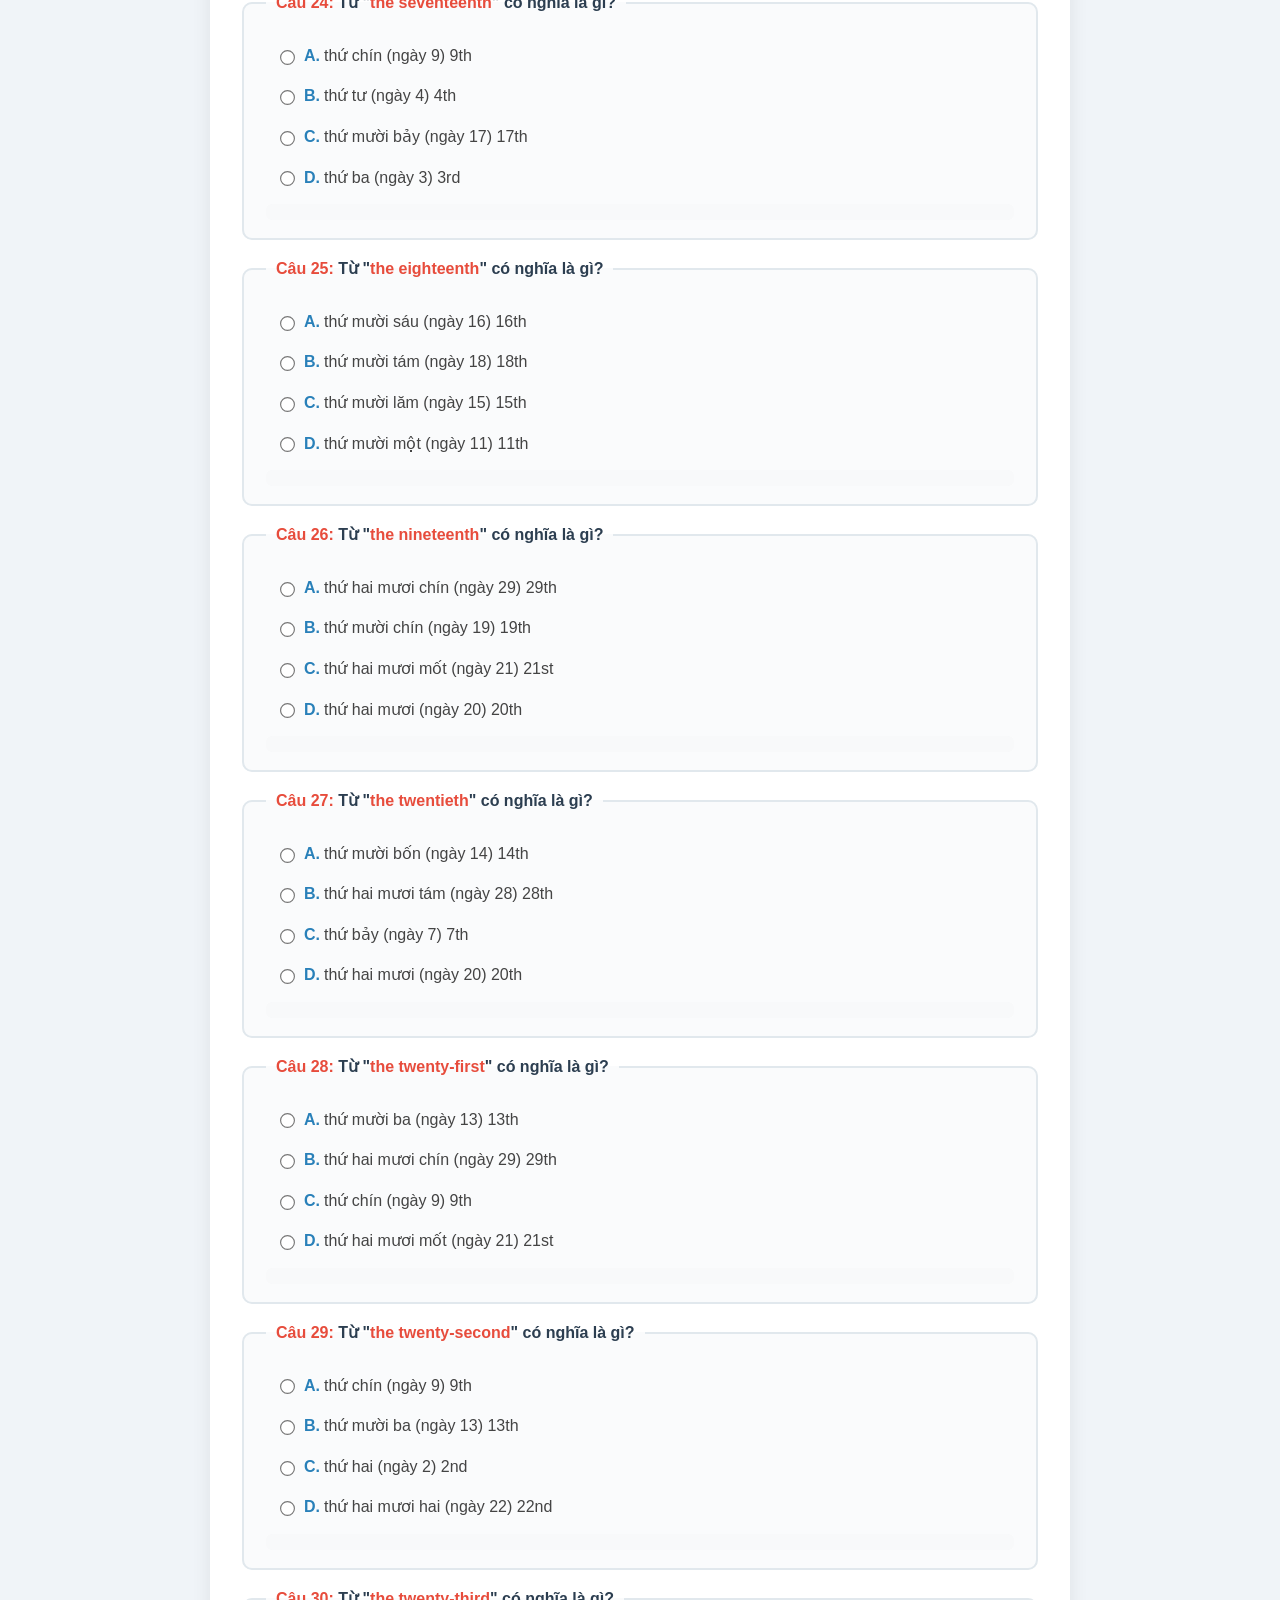
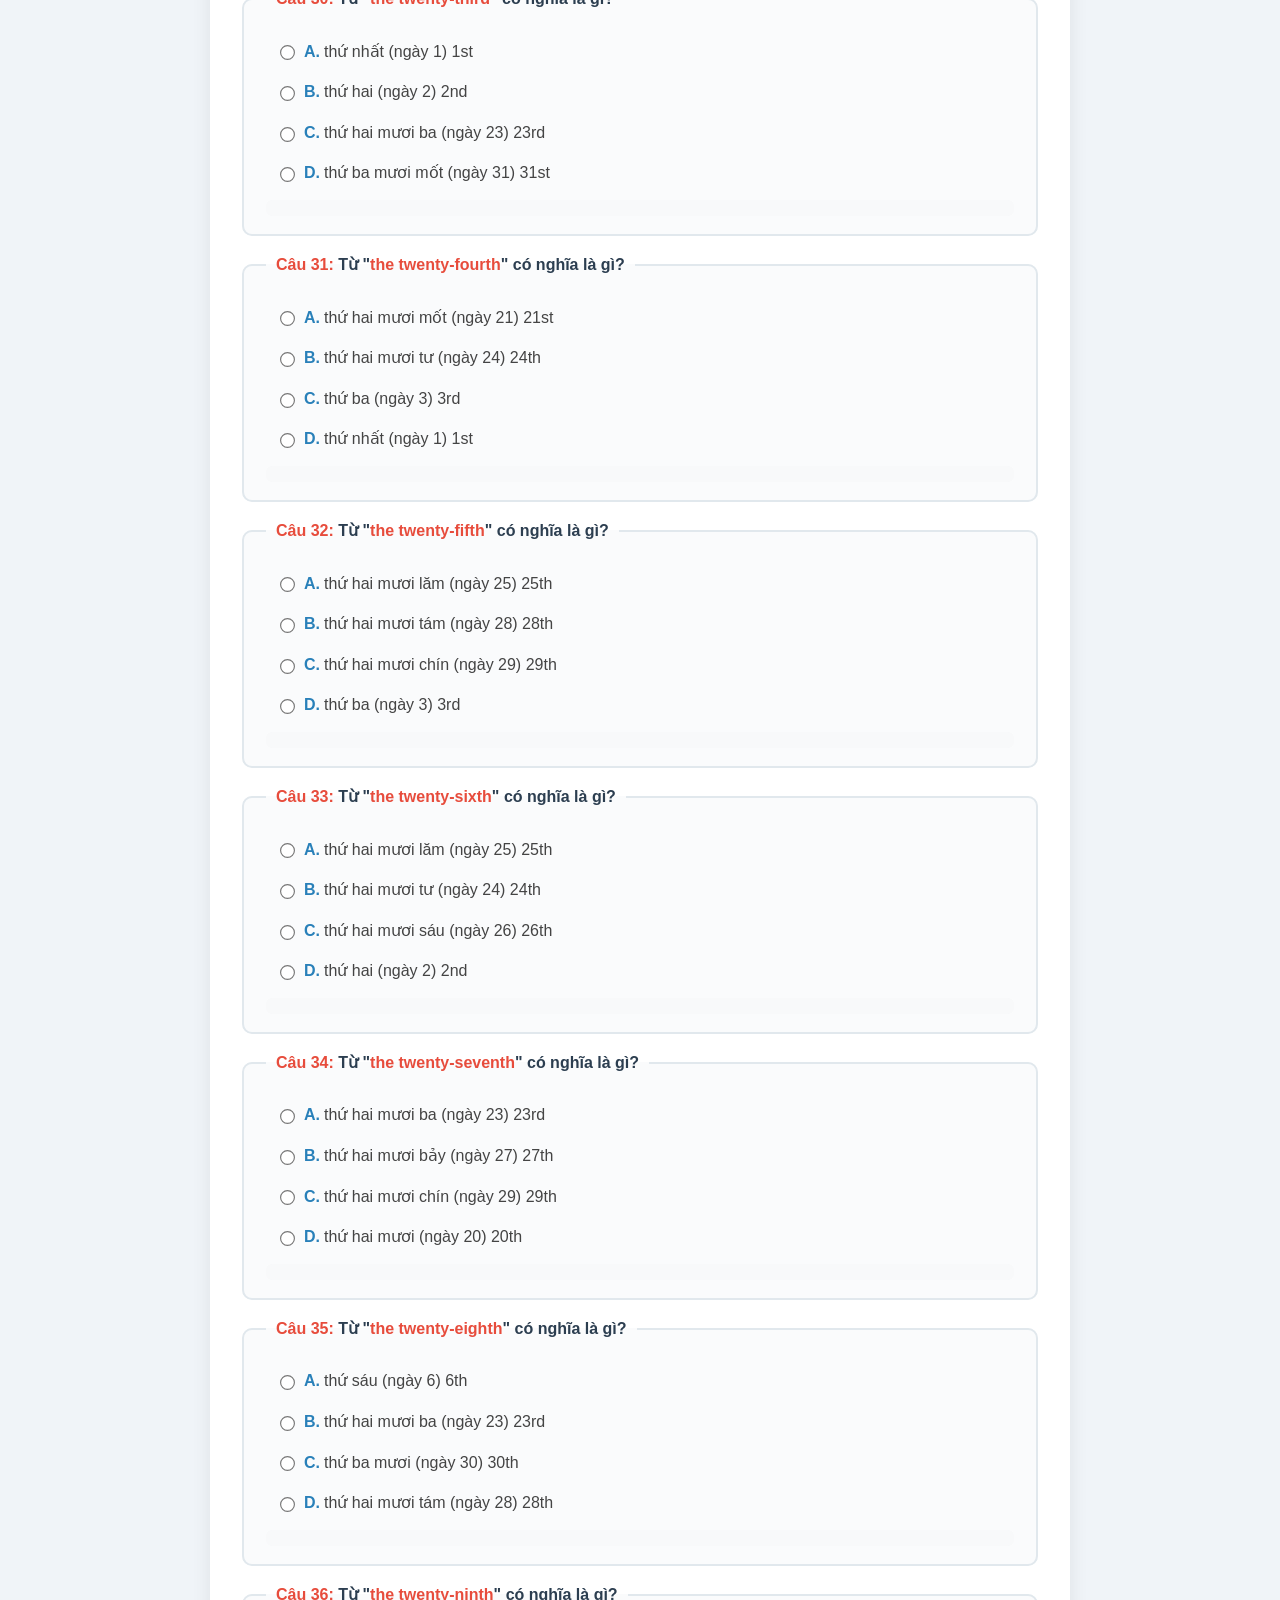
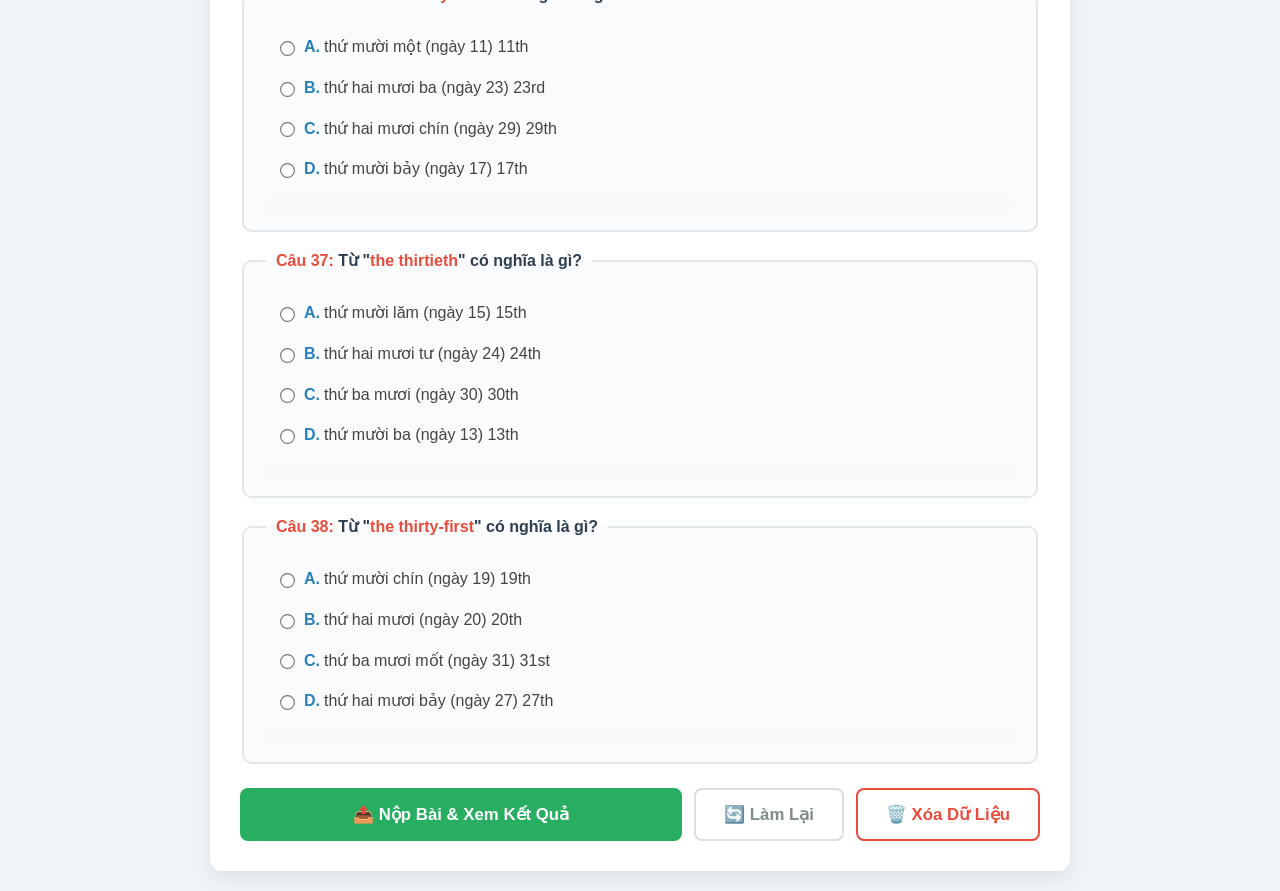
==== commit cc188d0b: "Update index.html" ====
--- a/index.html
+++ b/index.html
@@ -36,6 +36,18 @@
             font-size: 1.05em;
         }
 
+        .saved-notice {
+            text-align: center;
+            background: #e8f8f5;
+            border: 1px solid #a3e4d7;
+            border-radius: 8px;
+            padding: 10px;
+            margin-bottom: 20px;
+            color: #16a085;
+            font-size: 0.95rem;
+            display: none;
+        }
+
         hr {
             border: none;
             height: 2px;
@@ -54,6 +66,11 @@
 
         fieldset:hover {
             border-color: #3498db;
+        }
+
+        fieldset.answered {
+            border-color: #27ae60;
+            background: #f0faf5;
         }
 
         legend {
@@ -122,42 +139,51 @@
             margin-top: 24px;
         }
 
-        .btn-submit {
-            background: #27ae60;
-            color: #fff;
+        .btn-submit, .btn-reset, .btn-clear {
+            padding: 14px 28px;
             border: none;
-            padding: 14px 32px;
-            border-radius: 8px;
-            font-size: 1.05rem;
-            font-weight: 600;
-            cursor: pointer;
-            transition: background 0.3s, transform 0.2s;
-            flex: 1;
-            min-width: 180px;
-        }
-
-        .btn-submit:hover {
-            background: #219150;
-            transform: translateY(-2px);
-            box-shadow: 0 4px 15px rgba(39, 174, 96, 0.3);
-        }
-
-        .btn-reset {
-            background: transparent;
-            color: #7f8c8d;
-            border: 2px solid #dcdde1;
-            padding: 14px 28px;
             border-radius: 8px;
             font-size: 1.05rem;
             font-weight: 600;
             cursor: pointer;
             transition: all 0.3s;
+        }
+
+        .btn-submit {
+            background: #27ae60;
+            color: #fff;
+            flex: 1;
+            min-width: 180px;
+        }
+
+        .btn-submit:hover {
+            background: #219150;
+            transform: translateY(-2px);
+            box-shadow: 0 4px 15px rgba(39, 174, 96, 0.3);
+        }
+
+        .btn-reset {
+            background: transparent;
+            color: #7f8c8d;
+            border: 2px solid #dcdde1;
             min-width: 120px;
         }
 
         .btn-reset:hover {
-            border-color: #e74c3c;
+            border-color: #3498db;
+            color: #3498db;
+        }
+
+        .btn-clear {
+            background: transparent;
             color: #e74c3c;
+            border: 2px solid #e74c3c;
+            min-width: 120px;
+        }
+
+        .btn-clear:hover {
+            background: #e74c3c;
+            color: #fff;
         }
 
         #resultSummary {
@@ -199,7 +225,7 @@
         @media (max-width: 600px) {
             .container { padding: 16px; }
             fieldset { padding: 12px 14px; }
-            .btn-submit, .btn-reset { width: 100%; }
+            .btn-submit, .btn-reset, .btn-clear { width: 100%; }
         }
     </style>
 </head>
@@ -208,397 +234,405 @@
 <div class="container">
     <h1>📚 BÀI TẬP TRẮC NGHIỆM TỪ VỰNG TIẾNG ANH</h1>
     <p class="subtitle">Chủ đề: Đồ ăn, thức uống &amp; Số thứ tự</p>
+
+    <div id="savedNotice" class="saved-notice">
+        💾 Đã khôi phục bài làm trước đó của bạn!
+    </div>
+
     <hr>
 
     <div class="progress-info">
         ✅ Hãy chọn đáp án đúng nhất cho tất cả <b>38 câu</b> bên dưới, sau đó nhấn <b>"Nộp Bài & Xem Kết Quả"</b>.
+        <br>
+        <span style="color:#7f8c8d;font-size:0.9rem;">💾 Bài làm của bạn sẽ tự động được lưu khi bạn chọn đáp án.</span>
     </div>
 
     <form id="quizForm">
 
         <!-- ===== CÂU 1 ===== -->
-        <fieldset>
+        <fieldset id="group_1">
             <legend><b>Câu 1:</b> Từ "<b>noodles</b>" có nghĩa là gì?</legend>
-            <label><input type="radio" name="q1" value="0"> <b>A.</b> mì, bún, phở</label>
-            <label><input type="radio" name="q1" value="1"> <b>B.</b> kẹo</label>
-            <label><input type="radio" name="q1" value="2"> <b>C.</b> nước táo/cam ép</label>
-            <label><input type="radio" name="q1" value="3"> <b>D.</b> mì ý</label>
+            <label><input type="radio" name="q1" value="0" onchange="saveProgress()"> <b>A.</b> mì, bún, phở</label>
+            <label><input type="radio" name="q1" value="1" onchange="saveProgress()"> <b>B.</b> kẹo</label>
+            <label><input type="radio" name="q1" value="2" onchange="saveProgress()"> <b>C.</b> nước táo/cam ép</label>
+            <label><input type="radio" name="q1" value="3" onchange="saveProgress()"> <b>D.</b> mì ý</label>
             <div class="feedback" id="feedback_1"></div>
         </fieldset>
 
         <!-- ===== CÂU 2 ===== -->
-        <fieldset>
+        <fieldset id="group_2">
             <legend><b>Câu 2:</b> Từ "<b>hamburger / burger</b>" có nghĩa là gì?</legend>
-            <label><input type="radio" name="q2" value="0"> <b>A.</b> bánh quy</label>
-            <label><input type="radio" name="q2" value="1"> <b>B.</b> nước táo/cam ép</label>
-            <label><input type="radio" name="q2" value="2"> <b>C.</b> nước ngọt</label>
-            <label><input type="radio" name="q2" value="3"> <b>D.</b> hamburger</label>
+            <label><input type="radio" name="q2" value="0" onchange="saveProgress()"> <b>A.</b> bánh quy</label>
+            <label><input type="radio" name="q2" value="1" onchange="saveProgress()"> <b>B.</b> nước táo/cam ép</label>
+            <label><input type="radio" name="q2" value="2" onchange="saveProgress()"> <b>C.</b> nước ngọt</label>
+            <label><input type="radio" name="q2" value="3" onchange="saveProgress()"> <b>D.</b> hamburger</label>
             <div class="feedback" id="feedback_2"></div>
         </fieldset>
 
         <!-- ===== CÂU 3 ===== -->
-        <fieldset>
+        <fieldset id="group_3">
             <legend><b>Câu 3:</b> Từ "<b>pasta</b>" có nghĩa là gì?</legend>
-            <label><input type="radio" name="q3" value="0"> <b>A.</b> mì, bún, phở</label>
-            <label><input type="radio" name="q3" value="1"> <b>B.</b> nước ngọt</label>
-            <label><input type="radio" name="q3" value="2"> <b>C.</b> nước táo/cam ép</label>
-            <label><input type="radio" name="q3" value="3"> <b>D.</b> mì ý</label>
+            <label><input type="radio" name="q3" value="0" onchange="saveProgress()"> <b>A.</b> mì, bún, phở</label>
+            <label><input type="radio" name="q3" value="1" onchange="saveProgress()"> <b>B.</b> nước ngọt</label>
+            <label><input type="radio" name="q3" value="2" onchange="saveProgress()"> <b>C.</b> nước táo/cam ép</label>
+            <label><input type="radio" name="q3" value="3" onchange="saveProgress()"> <b>D.</b> mì ý</label>
             <div class="feedback" id="feedback_3"></div>
         </fieldset>
 
         <!-- ===== CÂU 4 ===== -->
-        <fieldset>
+        <fieldset id="group_4">
             <legend><b>Câu 4:</b> Từ "<b>coke</b>" có nghĩa là gì?</legend>
-            <label><input type="radio" name="q4" value="0"> <b>A.</b> bánh quy</label>
-            <label><input type="radio" name="q4" value="1"> <b>B.</b> hamburger</label>
-            <label><input type="radio" name="q4" value="2"> <b>C.</b> nước ngọt</label>
-            <label><input type="radio" name="q4" value="3"> <b>D.</b> mì ý</label>
+            <label><input type="radio" name="q4" value="0" onchange="saveProgress()"> <b>A.</b> bánh quy</label>
+            <label><input type="radio" name="q4" value="1" onchange="saveProgress()"> <b>B.</b> hamburger</label>
+            <label><input type="radio" name="q4" value="2" onchange="saveProgress()"> <b>C.</b> nước ngọt</label>
+            <label><input type="radio" name="q4" value="3" onchange="saveProgress()"> <b>D.</b> mì ý</label>
             <div class="feedback" id="feedback_4"></div>
         </fieldset>
 
         <!-- ===== CÂU 5 ===== -->
-        <fieldset>
+        <fieldset id="group_5">
             <legend><b>Câu 5:</b> Từ "<b>apple/orange juice</b>" có nghĩa là gì?</legend>
-            <label><input type="radio" name="q5" value="0"> <b>A.</b> mì ý</label>
-            <label><input type="radio" name="q5" value="1"> <b>B.</b> hamburger</label>
-            <label><input type="radio" name="q5" value="2"> <b>C.</b> nước táo/cam ép</label>
-            <label><input type="radio" name="q5" value="3"> <b>D.</b> kẹo</label>
+            <label><input type="radio" name="q5" value="0" onchange="saveProgress()"> <b>A.</b> mì ý</label>
+            <label><input type="radio" name="q5" value="1" onchange="saveProgress()"> <b>B.</b> hamburger</label>
+            <label><input type="radio" name="q5" value="2" onchange="saveProgress()"> <b>C.</b> nước táo/cam ép</label>
+            <label><input type="radio" name="q5" value="3" onchange="saveProgress()"> <b>D.</b> kẹo</label>
             <div class="feedback" id="feedback_5"></div>
         </fieldset>
 
         <!-- ===== CÂU 6 ===== -->
-        <fieldset>
+        <fieldset id="group_6">
             <legend><b>Câu 6:</b> Từ "<b>sweet/candy</b>" có nghĩa là gì?</legend>
-            <label><input type="radio" name="q6" value="0"> <b>A.</b> nước ngọt</label>
-            <label><input type="radio" name="q6" value="1"> <b>B.</b> nước táo/cam ép</label>
-            <label><input type="radio" name="q6" value="2"> <b>C.</b> kẹo</label>
-            <label><input type="radio" name="q6" value="3"> <b>D.</b> mì ý</label>
+            <label><input type="radio" name="q6" value="0" onchange="saveProgress()"> <b>A.</b> nước ngọt</label>
+            <label><input type="radio" name="q6" value="1" onchange="saveProgress()"> <b>B.</b> nước táo/cam ép</label>
+            <label><input type="radio" name="q6" value="2" onchange="saveProgress()"> <b>C.</b> kẹo</label>
+            <label><input type="radio" name="q6" value="3" onchange="saveProgress()"> <b>D.</b> mì ý</label>
             <div class="feedback" id="feedback_6"></div>
         </fieldset>
 
         <!-- ===== CÂU 7 ===== -->
-        <fieldset>
+        <fieldset id="group_7">
             <legend><b>Câu 7:</b> Từ "<b>biscuit/cookie</b>" có nghĩa là gì?</legend>
-            <label><input type="radio" name="q7" value="0"> <b>A.</b> nước ngọt</label>
-            <label><input type="radio" name="q7" value="1"> <b>B.</b> bánh quy</label>
-            <label><input type="radio" name="q7" value="2"> <b>C.</b> mì, bún, phở</label>
-            <label><input type="radio" name="q7" value="3"> <b>D.</b> hamburger</label>
+            <label><input type="radio" name="q7" value="0" onchange="saveProgress()"> <b>A.</b> nước ngọt</label>
+            <label><input type="radio" name="q7" value="1" onchange="saveProgress()"> <b>B.</b> bánh quy</label>
+            <label><input type="radio" name="q7" value="2" onchange="saveProgress()"> <b>C.</b> mì, bún, phở</label>
+            <label><input type="radio" name="q7" value="3" onchange="saveProgress()"> <b>D.</b> hamburger</label>
             <div class="feedback" id="feedback_7"></div>
         </fieldset>
 
         <!-- ===== CÂU 8 ===== -->
-        <fieldset>
+        <fieldset id="group_8">
             <legend><b>Câu 8:</b> Từ "<b>the first</b>" có nghĩa là gì?</legend>
-            <label><input type="radio" name="q8" value="0"> <b>A.</b> thứ tám (ngày 8) 8th</label>
-            <label><input type="radio" name="q8" value="1"> <b>B.</b> thứ hai mươi tám (ngày 28) 28th</label>
-            <label><input type="radio" name="q8" value="2"> <b>C.</b> thứ bảy (ngày 7) 7th</label>
-            <label><input type="radio" name="q8" value="3"> <b>D.</b> thứ nhất (ngày 1) 1st</label>
+            <label><input type="radio" name="q8" value="0" onchange="saveProgress()"> <b>A.</b> thứ tám (ngày 8) 8th</label>
+            <label><input type="radio" name="q8" value="1" onchange="saveProgress()"> <b>B.</b> thứ hai mươi tám (ngày 28) 28th</label>
+            <label><input type="radio" name="q8" value="2" onchange="saveProgress()"> <b>C.</b> thứ bảy (ngày 7) 7th</label>
+            <label><input type="radio" name="q8" value="3" onchange="saveProgress()"> <b>D.</b> thứ nhất (ngày 1) 1st</label>
             <div class="feedback" id="feedback_8"></div>
         </fieldset>
 
         <!-- ===== CÂU 9 ===== -->
-        <fieldset>
+        <fieldset id="group_9">
             <legend><b>Câu 9:</b> Từ "<b>the second</b>" có nghĩa là gì?</legend>
-            <label><input type="radio" name="q9" value="0"> <b>A.</b> thứ mười sáu (ngày 16) 16th</label>
-            <label><input type="radio" name="q9" value="1"> <b>B.</b> thứ hai mươi bảy (ngày 27) 27th</label>
-            <label><input type="radio" name="q9" value="2"> <b>C.</b> thứ hai (ngày 2) 2nd</label>
-            <label><input type="radio" name="q9" value="3"> <b>D.</b> thứ hai mươi hai (ngày 22) 22nd</label>
+            <label><input type="radio" name="q9" value="0" onchange="saveProgress()"> <b>A.</b> thứ mười sáu (ngày 16) 16th</label>
+            <label><input type="radio" name="q9" value="1" onchange="saveProgress()"> <b>B.</b> thứ hai mươi bảy (ngày 27) 27th</label>
+            <label><input type="radio" name="q9" value="2" onchange="saveProgress()"> <b>C.</b> thứ hai (ngày 2) 2nd</label>
+            <label><input type="radio" name="q9" value="3" onchange="saveProgress()"> <b>D.</b> thứ hai mươi hai (ngày 22) 22nd</label>
             <div class="feedback" id="feedback_9"></div>
         </fieldset>
 
         <!-- ===== CÂU 10 ===== -->
-        <fieldset>
+        <fieldset id="group_10">
             <legend><b>Câu 10:</b> Từ "<b>the third</b>" có nghĩa là gì?</legend>
-            <label><input type="radio" name="q10" value="0"> <b>A.</b> thứ ba (ngày 3) 3rd</label>
-            <label><input type="radio" name="q10" value="1"> <b>B.</b> thứ hai mươi mốt (ngày 21) 21st</label>
-            <label><input type="radio" name="q10" value="2"> <b>C.</b> thứ hai mươi tư (ngày 24) 24th</label>
-            <label><input type="radio" name="q10" value="3"> <b>D.</b> thứ chín (ngày 9) 9th</label>
+            <label><input type="radio" name="q10" value="0" onchange="saveProgress()"> <b>A.</b> thứ ba (ngày 3) 3rd</label>
+            <label><input type="radio" name="q10" value="1" onchange="saveProgress()"> <b>B.</b> thứ hai mươi mốt (ngày 21) 21st</label>
+            <label><input type="radio" name="q10" value="2" onchange="saveProgress()"> <b>C.</b> thứ hai mươi tư (ngày 24) 24th</label>
+            <label><input type="radio" name="q10" value="3" onchange="saveProgress()"> <b>D.</b> thứ chín (ngày 9) 9th</label>
             <div class="feedback" id="feedback_10"></div>
         </fieldset>
 
         <!-- ===== CÂU 11 ===== -->
-        <fieldset>
+        <fieldset id="group_11">
             <legend><b>Câu 11:</b> Từ "<b>the fourth</b>" có nghĩa là gì?</legend>
-            <label><input type="radio" name="q11" value="0"> <b>A.</b> thứ tư (ngày 4) 4th</label>
-            <label><input type="radio" name="q11" value="1"> <b>B.</b> thứ mười hai (ngày 12) 12th</label>
-            <label><input type="radio" name="q11" value="2"> <b>C.</b> thứ mười tám (ngày 18) 18th</label>
-            <label><input type="radio" name="q11" value="3"> <b>D.</b> thứ hai mươi ba (ngày 23) 23rd</label>
+            <label><input type="radio" name="q11" value="0" onchange="saveProgress()"> <b>A.</b> thứ tư (ngày 4) 4th</label>
+            <label><input type="radio" name="q11" value="1" onchange="saveProgress()"> <b>B.</b> thứ mười hai (ngày 12) 12th</label>
+            <label><input type="radio" name="q11" value="2" onchange="saveProgress()"> <b>C.</b> thứ mười tám (ngày 18) 18th</label>
+            <label><input type="radio" name="q11" value="3" onchange="saveProgress()"> <b>D.</b> thứ hai mươi ba (ngày 23) 23rd</label>
             <div class="feedback" id="feedback_11"></div>
         </fieldset>
 
         <!-- ===== CÂU 12 ===== -->
-        <fieldset>
+        <fieldset id="group_12">
             <legend><b>Câu 12:</b> Từ "<b>the fifth</b>" có nghĩa là gì?</legend>
-            <label><input type="radio" name="q12" value="0"> <b>A.</b> thứ hai mươi tám (ngày 28) 28th</label>
-            <label><input type="radio" name="q12" value="1"> <b>B.</b> thứ hai (ngày 2) 2nd</label>
-            <label><input type="radio" name="q12" value="2"> <b>C.</b> thứ hai mươi sáu (ngày 26) 26th</label>
-            <label><input type="radio" name="q12" value="3"> <b>D.</b> thứ năm (ngày 5) 5th</label>
+            <label><input type="radio" name="q12" value="0" onchange="saveProgress()"> <b>A.</b> thứ hai mươi tám (ngày 28) 28th</label>
+            <label><input type="radio" name="q12" value="1" onchange="saveProgress()"> <b>B.</b> thứ hai (ngày 2) 2nd</label>
+            <label><input type="radio" name="q12" value="2" onchange="saveProgress()"> <b>C.</b> thứ hai mươi sáu (ngày 26) 26th</label>
+            <label><input type="radio" name="q12" value="3" onchange="saveProgress()"> <b>D.</b> thứ năm (ngày 5) 5th</label>
             <div class="feedback" id="feedback_12"></div>
         </fieldset>
 
         <!-- ===== CÂU 13 ===== -->
-        <fieldset>
+        <fieldset id="group_13">
             <legend><b>Câu 13:</b> Từ "<b>the sixth</b>" có nghĩa là gì?</legend>
-            <label><input type="radio" name="q13" value="0"> <b>A.</b> thứ sáu (ngày 6) 6th</label>
-            <label><input type="radio" name="q13" value="1"> <b>B.</b> thứ mười (ngày 10) 10th</label>
-            <label><input type="radio" name="q13" value="2"> <b>C.</b> thứ chín (ngày 9) 9th</label>
-            <label><input type="radio" name="q13" value="3"> <b>D.</b> thứ hai mươi chín (ngày 29) 29th</label>
+            <label><input type="radio" name="q13" value="0" onchange="saveProgress()"> <b>A.</b> thứ sáu (ngày 6) 6th</label>
+            <label><input type="radio" name="q13" value="1" onchange="saveProgress()"> <b>B.</b> thứ mười (ngày 10) 10th</label>
+            <label><input type="radio" name="q13" value="2" onchange="saveProgress()"> <b>C.</b> thứ chín (ngày 9) 9th</label>
+            <label><input type="radio" name="q13" value="3" onchange="saveProgress()"> <b>D.</b> thứ hai mươi chín (ngày 29) 29th</label>
             <div class="feedback" id="feedback_13"></div>
         </fieldset>
 
         <!-- ===== CÂU 14 ===== -->
-        <fieldset>
+        <fieldset id="group_14">
             <legend><b>Câu 14:</b> Từ "<b>the seventh</b>" có nghĩa là gì?</legend>
-            <label><input type="radio" name="q14" value="0"> <b>A.</b> thứ hai mươi (ngày 20) 20th</label>
-            <label><input type="radio" name="q14" value="1"> <b>B.</b> thứ mười (ngày 10) 10th</label>
-            <label><input type="radio" name="q14" value="2"> <b>C.</b> thứ bảy (ngày 7) 7th</label>
-            <label><input type="radio" name="q14" value="3"> <b>D.</b> thứ ba mươi (ngày 30) 30th</label>
+            <label><input type="radio" name="q14" value="0" onchange="saveProgress()"> <b>A.</b> thứ hai mươi (ngày 20) 20th</label>
+            <label><input type="radio" name="q14" value="1" onchange="saveProgress()"> <b>B.</b> thứ mười (ngày 10) 10th</label>
+            <label><input type="radio" name="q14" value="2" onchange="saveProgress()"> <b>C.</b> thứ bảy (ngày 7) 7th</label>
+            <label><input type="radio" name="q14" value="3" onchange="saveProgress()"> <b>D.</b> thứ ba mươi (ngày 30) 30th</label>
             <div class="feedback" id="feedback_14"></div>
         </fieldset>
 
         <!-- ===== CÂU 15 ===== -->
-        <fieldset>
+        <fieldset id="group_15">
             <legend><b>Câu 15:</b> Từ "<b>the eighth</b>" có nghĩa là gì?</legend>
-            <label><input type="radio" name="q15" value="0"> <b>A.</b> thứ sáu (ngày 6) 6th</label>
-            <label><input type="radio" name="q15" value="1"> <b>B.</b> thứ tám (ngày 8) 8th</label>
-            <label><input type="radio" name="q15" value="2"> <b>C.</b> thứ hai mươi sáu (ngày 26) 26th</label>
-            <label><input type="radio" name="q15" value="3"> <b>D.</b> thứ hai (ngày 2) 2nd</label>
+            <label><input type="radio" name="q15" value="0" onchange="saveProgress()"> <b>A.</b> thứ sáu (ngày 6) 6th</label>
+            <label><input type="radio" name="q15" value="1" onchange="saveProgress()"> <b>B.</b> thứ tám (ngày 8) 8th</label>
+            <label><input type="radio" name="q15" value="2" onchange="saveProgress()"> <b>C.</b> thứ hai mươi sáu (ngày 26) 26th</label>
+            <label><input type="radio" name="q15" value="3" onchange="saveProgress()"> <b>D.</b> thứ hai (ngày 2) 2nd</label>
             <div class="feedback" id="feedback_15"></div>
         </fieldset>
 
         <!-- ===== CÂU 16 ===== -->
-        <fieldset>
+        <fieldset id="group_16">
             <legend><b>Câu 16:</b> Từ "<b>the ninth</b>" có nghĩa là gì?</legend>
-            <label><input type="radio" name="q16" value="0"> <b>A.</b> thứ hai (ngày 2) 2nd</label>
-            <label><input type="radio" name="q16" value="1"> <b>B.</b> thứ chín (ngày 9) 9th</label>
-            <label><input type="radio" name="q16" value="2"> <b>C.</b> thứ hai mươi bảy (ngày 27) 27th</label>
-            <label><input type="radio" name="q16" value="3"> <b>D.</b> thứ hai mươi tư (ngày 24) 24th</label>
+            <label><input type="radio" name="q16" value="0" onchange="saveProgress()"> <b>A.</b> thứ hai (ngày 2) 2nd</label>
+            <label><input type="radio" name="q16" value="1" onchange="saveProgress()"> <b>B.</b> thứ chín (ngày 9) 9th</label>
+            <label><input type="radio" name="q16" value="2" onchange="saveProgress()"> <b>C.</b> thứ hai mươi bảy (ngày 27) 27th</label>
+            <label><input type="radio" name="q16" value="3" onchange="saveProgress()"> <b>D.</b> thứ hai mươi tư (ngày 24) 24th</label>
             <div class="feedback" id="feedback_16"></div>
         </fieldset>
 
         <!-- ===== CÂU 17 ===== -->
-        <fieldset>
+        <fieldset id="group_17">
             <legend><b>Câu 17:</b> Từ "<b>the tenth</b>" có nghĩa là gì?</legend>
-            <label><input type="radio" name="q17" value="0"> <b>A.</b> thứ mười (ngày 10) 10th</label>
-            <label><input type="radio" name="q17" value="1"> <b>B.</b> thứ hai mươi lăm (ngày 25) 25th</label>
-            <label><input type="radio" name="q17" value="2"> <b>C.</b> thứ hai mươi hai (ngày 22) 22nd</label>
-            <label><input type="radio" name="q17" value="3"> <b>D.</b> thứ hai mươi bảy (ngày 27) 27th</label>
+            <label><input type="radio" name="q17" value="0" onchange="saveProgress()"> <b>A.</b> thứ mười (ngày 10) 10th</label>
+            <label><input type="radio" name="q17" value="1" onchange="saveProgress()"> <b>B.</b> thứ hai mươi lăm (ngày 25) 25th</label>
+            <label><input type="radio" name="q17" value="2" onchange="saveProgress()"> <b>C.</b> thứ hai mươi hai (ngày 22) 22nd</label>
+            <label><input type="radio" name="q17" value="3" onchange="saveProgress()"> <b>D.</b> thứ hai mươi bảy (ngày 27) 27th</label>
             <div class="feedback" id="feedback_17"></div>
         </fieldset>
 
         <!-- ===== CÂU 18 ===== -->
-        <fieldset>
+        <fieldset id="group_18">
             <legend><b>Câu 18:</b> Từ "<b>the eleventh</b>" có nghĩa là gì?</legend>
-            <label><input type="radio" name="q18" value="0"> <b>A.</b> thứ nhất (ngày 1) 1st</label>
-            <label><input type="radio" name="q18" value="1"> <b>B.</b> thứ hai mươi tư (ngày 24) 24th</label>
-            <label><input type="radio" name="q18" value="2"> <b>C.</b> thứ mười một (ngày 11) 11th</label>
-            <label><input type="radio" name="q18" value="3"> <b>D.</b> thứ tư (ngày 4) 4th</label>
+            <label><input type="radio" name="q18" value="0" onchange="saveProgress()"> <b>A.</b> thứ nhất (ngày 1) 1st</label>
+            <label><input type="radio" name="q18" value="1" onchange="saveProgress()"> <b>B.</b> thứ hai mươi tư (ngày 24) 24th</label>
+            <label><input type="radio" name="q18" value="2" onchange="saveProgress()"> <b>C.</b> thứ mười một (ngày 11) 11th</label>
+            <label><input type="radio" name="q18" value="3" onchange="saveProgress()"> <b>D.</b> thứ tư (ngày 4) 4th</label>
             <div class="feedback" id="feedback_18"></div>
         </fieldset>
 
         <!-- ===== CÂU 19 ===== -->
-        <fieldset>
+        <fieldset id="group_19">
             <legend><b>Câu 19:</b> Từ "<b>the twelfth</b>" có nghĩa là gì?</legend>
-            <label><input type="radio" name="q19" value="0"> <b>A.</b> thứ hai mươi mốt (ngày 21) 21st</label>
-            <label><input type="radio" name="q19" value="1"> <b>B.</b> thứ bảy (ngày 7) 7th</label>
-            <label><input type="radio" name="q19" value="2"> <b>C.</b> thứ hai mươi lăm (ngày 25) 25th</label>
-            <label><input type="radio" name="q19" value="3"> <b>D.</b> thứ mười hai (ngày 12) 12th</label>
+            <label><input type="radio" name="q19" value="0" onchange="saveProgress()"> <b>A.</b> thứ hai mươi mốt (ngày 21) 21st</label>
+            <label><input type="radio" name="q19" value="1" onchange="saveProgress()"> <b>B.</b> thứ bảy (ngày 7) 7th</label>
+            <label><input type="radio" name="q19" value="2" onchange="saveProgress()"> <b>C.</b> thứ hai mươi lăm (ngày 25) 25th</label>
+            <label><input type="radio" name="q19" value="3" onchange="saveProgress()"> <b>D.</b> thứ mười hai (ngày 12) 12th</label>
             <div class="feedback" id="feedback_19"></div>
         </fieldset>
 
         <!-- ===== CÂU 20 ===== -->
-        <fieldset>
+        <fieldset id="group_20">
             <legend><b>Câu 20:</b> Từ "<b>the thirteenth</b>" có nghĩa là gì?</legend>
-            <label><input type="radio" name="q20" value="0"> <b>A.</b> thứ mười ba (ngày 13) 13th</label>
-            <label><input type="radio" name="q20" value="1"> <b>B.</b> thứ hai mươi tư (ngày 24) 24th</label>
-            <label><input type="radio" name="q20" value="2"> <b>C.</b> thứ hai mươi ba (ngày 23) 23rd</label>
-            <label><input type="radio" name="q20" value="3"> <b>D.</b> thứ mười bốn (ngày 14) 14th</label>
+            <label><input type="radio" name="q20" value="0" onchange="saveProgress()"> <b>A.</b> thứ mười ba (ngày 13) 13th</label>
+            <label><input type="radio" name="q20" value="1" onchange="saveProgress()"> <b>B.</b> thứ hai mươi tư (ngày 24) 24th</label>
+            <label><input type="radio" name="q20" value="2" onchange="saveProgress()"> <b>C.</b> thứ hai mươi ba (ngày 23) 23rd</label>
+            <label><input type="radio" name="q20" value="3" onchange="saveProgress()"> <b>D.</b> thứ mười bốn (ngày 14) 14th</label>
             <div class="feedback" id="feedback_20"></div>
         </fieldset>
 
         <!-- ===== CÂU 21 ===== -->
-        <fieldset>
+        <fieldset id="group_21">
             <legend><b>Câu 21:</b> Từ "<b>the fourteenth</b>" có nghĩa là gì?</legend>
-            <label><input type="radio" name="q21" value="0"> <b>A.</b> thứ ba mươi mốt (ngày 31) 31st</label>
-            <label><input type="radio" name="q21" value="1"> <b>B.</b> thứ mười chín (ngày 19) 19th</label>
-            <label><input type="radio" name="q21" value="2"> <b>C.</b> thứ mười bốn (ngày 14) 14th</label>
-            <label><input type="radio" name="q21" value="3"> <b>D.</b> thứ hai (ngày 2) 2nd</label>
+            <label><input type="radio" name="q21" value="0" onchange="saveProgress()"> <b>A.</b> thứ ba mươi mốt (ngày 31) 31st</label>
+            <label><input type="radio" name="q21" value="1" onchange="saveProgress()"> <b>B.</b> thứ mười chín (ngày 19) 19th</label>
+            <label><input type="radio" name="q21" value="2" onchange="saveProgress()"> <b>C.</b> thứ mười bốn (ngày 14) 14th</label>
+            <label><input type="radio" name="q21" value="3" onchange="saveProgress()"> <b>D.</b> thứ hai (ngày 2) 2nd</label>
             <div class="feedback" id="feedback_21"></div>
         </fieldset>
 
         <!-- ===== CÂU 22 ===== -->
-        <fieldset>
+        <fieldset id="group_22">
             <legend><b>Câu 22:</b> Từ "<b>the fifteenth</b>" có nghĩa là gì?</legend>
-            <label><input type="radio" name="q22" value="0"> <b>A.</b> thứ hai mươi bảy (ngày 27) 27th</label>
-            <label><input type="radio" name="q22" value="1"> <b>B.</b> thứ mười bảy (ngày 17) 17th</label>
-            <label><input type="radio" name="q22" value="2"> <b>C.</b> thứ hai mươi chín (ngày 29) 29th</label>
-            <label><input type="radio" name="q22" value="3"> <b>D.</b> thứ mười lăm (ngày 15) 15th</label>
+            <label><input type="radio" name="q22" value="0" onchange="saveProgress()"> <b>A.</b> thứ hai mươi bảy (ngày 27) 27th</label>
+            <label><input type="radio" name="q22" value="1" onchange="saveProgress()"> <b>B.</b> thứ mười bảy (ngày 17) 17th</label>
+            <label><input type="radio" name="q22" value="2" onchange="saveProgress()"> <b>C.</b> thứ hai mươi chín (ngày 29) 29th</label>
+            <label><input type="radio" name="q22" value="3" onchange="saveProgress()"> <b>D.</b> thứ mười lăm (ngày 15) 15th</label>
             <div class="feedback" id="feedback_22"></div>
         </fieldset>
 
         <!-- ===== CÂU 23 ===== -->
-        <fieldset>
+        <fieldset id="group_23">
             <legend><b>Câu 23:</b> Từ "<b>the sixteenth</b>" có nghĩa là gì?</legend>
-            <label><input type="radio" name="q23" value="0"> <b>A.</b> thứ hai (ngày 2) 2nd</label>
-            <label><input type="radio" name="q23" value="1"> <b>B.</b> thứ tư (ngày 4) 4th</label>
-            <label><input type="radio" name="q23" value="2"> <b>C.</b> thứ mười sáu (ngày 16) 16th</label>
-            <label><input type="radio" name="q23" value="3"> <b>D.</b> thứ sáu (ngày 6) 6th</label>
+            <label><input type="radio" name="q23" value="0" onchange="saveProgress()"> <b>A.</b> thứ hai (ngày 2) 2nd</label>
+            <label><input type="radio" name="q23" value="1" onchange="saveProgress()"> <b>B.</b> thứ tư (ngày 4) 4th</label>
+            <label><input type="radio" name="q23" value="2" onchange="saveProgress()"> <b>C.</b> thứ mười sáu (ngày 16) 16th</label>
+            <label><input type="radio" name="q23" value="3" onchange="saveProgress()"> <b>D.</b> thứ sáu (ngày 6) 6th</label>
             <div class="feedback" id="feedback_23"></div>
         </fieldset>
 
         <!-- ===== CÂU 24 ===== -->
-        <fieldset>
+        <fieldset id="group_24">
             <legend><b>Câu 24:</b> Từ "<b>the seventeenth</b>" có nghĩa là gì?</legend>
-            <label><input type="radio" name="q24" value="0"> <b>A.</b> thứ chín (ngày 9) 9th</label>
-            <label><input type="radio" name="q24" value="1"> <b>B.</b> thứ tư (ngày 4) 4th</label>
-            <label><input type="radio" name="q24" value="2"> <b>C.</b> thứ mười bảy (ngày 17) 17th</label>
-            <label><input type="radio" name="q24" value="3"> <b>D.</b> thứ ba (ngày 3) 3rd</label>
+            <label><input type="radio" name="q24" value="0" onchange="saveProgress()"> <b>A.</b> thứ chín (ngày 9) 9th</label>
+            <label><input type="radio" name="q24" value="1" onchange="saveProgress()"> <b>B.</b> thứ tư (ngày 4) 4th</label>
+            <label><input type="radio" name="q24" value="2" onchange="saveProgress()"> <b>C.</b> thứ mười bảy (ngày 17) 17th</label>
+            <label><input type="radio" name="q24" value="3" onchange="saveProgress()"> <b>D.</b> thứ ba (ngày 3) 3rd</label>
             <div class="feedback" id="feedback_24"></div>
         </fieldset>
 
         <!-- ===== CÂU 25 ===== -->
-        <fieldset>
+        <fieldset id="group_25">
             <legend><b>Câu 25:</b> Từ "<b>the eighteenth</b>" có nghĩa là gì?</legend>
-            <label><input type="radio" name="q25" value="0"> <b>A.</b> thứ mười sáu (ngày 16) 16th</label>
-            <label><input type="radio" name="q25" value="1"> <b>B.</b> thứ mười tám (ngày 18) 18th</label>
-            <label><input type="radio" name="q25" value="2"> <b>C.</b> thứ mười lăm (ngày 15) 15th</label>
-            <label><input type="radio" name="q25" value="3"> <b>D.</b> thứ mười một (ngày 11) 11th</label>
+            <label><input type="radio" name="q25" value="0" onchange="saveProgress()"> <b>A.</b> thứ mười sáu (ngày 16) 16th</label>
+            <label><input type="radio" name="q25" value="1" onchange="saveProgress()"> <b>B.</b> thứ mười tám (ngày 18) 18th</label>
+            <label><input type="radio" name="q25" value="2" onchange="saveProgress()"> <b>C.</b> thứ mười lăm (ngày 15) 15th</label>
+            <label><input type="radio" name="q25" value="3" onchange="saveProgress()"> <b>D.</b> thứ mười một (ngày 11) 11th</label>
             <div class="feedback" id="feedback_25"></div>
         </fieldset>
 
         <!-- ===== CÂU 26 ===== -->
-        <fieldset>
+        <fieldset id="group_26">
             <legend><b>Câu 26:</b> Từ "<b>the nineteenth</b>" có nghĩa là gì?</legend>
-            <label><input type="radio" name="q26" value="0"> <b>A.</b> thứ hai mươi chín (ngày 29) 29th</label>
-            <label><input type="radio" name="q26" value="1"> <b>B.</b> thứ mười chín (ngày 19) 19th</label>
-            <label><input type="radio" name="q26" value="2"> <b>C.</b> thứ hai mươi mốt (ngày 21) 21st</label>
-            <label><input type="radio" name="q26" value="3"> <b>D.</b> thứ hai mươi (ngày 20) 20th</label>
+            <label><input type="radio" name="q26" value="0" onchange="saveProgress()"> <b>A.</b> thứ hai mươi chín (ngày 29) 29th</label>
+            <label><input type="radio" name="q26" value="1" onchange="saveProgress()"> <b>B.</b> thứ mười chín (ngày 19) 19th</label>
+            <label><input type="radio" name="q26" value="2" onchange="saveProgress()"> <b>C.</b> thứ hai mươi mốt (ngày 21) 21st</label>
+            <label><input type="radio" name="q26" value="3" onchange="saveProgress()"> <b>D.</b> thứ hai mươi (ngày 20) 20th</label>
             <div class="feedback" id="feedback_26"></div>
         </fieldset>
 
         <!-- ===== CÂU 27 ===== -->
-        <fieldset>
+        <fieldset id="group_27">
             <legend><b>Câu 27:</b> Từ "<b>the twentieth</b>" có nghĩa là gì?</legend>
-            <label><input type="radio" name="q27" value="0"> <b>A.</b> thứ mười bốn (ngày 14) 14th</label>
-            <label><input type="radio" name="q27" value="1"> <b>B.</b> thứ hai mươi tám (ngày 28) 28th</label>
-            <label><input type="radio" name="q27" value="2"> <b>C.</b> thứ bảy (ngày 7) 7th</label>
-            <label><input type="radio" name="q27" value="3"> <b>D.</b> thứ hai mươi (ngày 20) 20th</label>
+            <label><input type="radio" name="q27" value="0" onchange="saveProgress()"> <b>A.</b> thứ mười bốn (ngày 14) 14th</label>
+            <label><input type="radio" name="q27" value="1" onchange="saveProgress()"> <b>B.</b> thứ hai mươi tám (ngày 28) 28th</label>
+            <label><input type="radio" name="q27" value="2" onchange="saveProgress()"> <b>C.</b> thứ bảy (ngày 7) 7th</label>
+            <label><input type="radio" name="q27" value="3" onchange="saveProgress()"> <b>D.</b> thứ hai mươi (ngày 20) 20th</label>
             <div class="feedback" id="feedback_27"></div>
         </fieldset>
 
         <!-- ===== CÂU 28 ===== -->
-        <fieldset>
+        <fieldset id="group_28">
             <legend><b>Câu 28:</b> Từ "<b>the twenty-first</b>" có nghĩa là gì?</legend>
-            <label><input type="radio" name="q28" value="0"> <b>A.</b> thứ mười ba (ngày 13) 13th</label>
-            <label><input type="radio" name="q28" value="1"> <b>B.</b> thứ hai mươi chín (ngày 29) 29th</label>
-            <label><input type="radio" name="q28" value="2"> <b>C.</b> thứ chín (ngày 9) 9th</label>
-            <label><input type="radio" name="q28" value="3"> <b>D.</b> thứ hai mươi mốt (ngày 21) 21st</label>
+            <label><input type="radio" name="q28" value="0" onchange="saveProgress()"> <b>A.</b> thứ mười ba (ngày 13) 13th</label>
+            <label><input type="radio" name="q28" value="1" onchange="saveProgress()"> <b>B.</b> thứ hai mươi chín (ngày 29) 29th</label>
+            <label><input type="radio" name="q28" value="2" onchange="saveProgress()"> <b>C.</b> thứ chín (ngày 9) 9th</label>
+            <label><input type="radio" name="q28" value="3" onchange="saveProgress()"> <b>D.</b> thứ hai mươi mốt (ngày 21) 21st</label>
             <div class="feedback" id="feedback_28"></div>
         </fieldset>
 
         <!-- ===== CÂU 29 ===== -->
-        <fieldset>
+        <fieldset id="group_29">
             <legend><b>Câu 29:</b> Từ "<b>the twenty-second</b>" có nghĩa là gì?</legend>
-            <label><input type="radio" name="q29" value="0"> <b>A.</b> thứ chín (ngày 9) 9th</label>
-            <label><input type="radio" name="q29" value="1"> <b>B.</b> thứ mười ba (ngày 13) 13th</label>
-            <label><input type="radio" name="q29" value="2"> <b>C.</b> thứ hai (ngày 2) 2nd</label>
-            <label><input type="radio" name="q29" value="3"> <b>D.</b> thứ hai mươi hai (ngày 22) 22nd</label>
+            <label><input type="radio" name="q29" value="0" onchange="saveProgress()"> <b>A.</b> thứ chín (ngày 9) 9th</label>
+            <label><input type="radio" name="q29" value="1" onchange="saveProgress()"> <b>B.</b> thứ mười ba (ngày 13) 13th</label>
+            <label><input type="radio" name="q29" value="2" onchange="saveProgress()"> <b>C.</b> thứ hai (ngày 2) 2nd</label>
+            <label><input type="radio" name="q29" value="3" onchange="saveProgress()"> <b>D.</b> thứ hai mươi hai (ngày 22) 22nd</label>
             <div class="feedback" id="feedback_29"></div>
         </fieldset>
 
         <!-- ===== CÂU 30 ===== -->
-        <fieldset>
+        <fieldset id="group_30">
             <legend><b>Câu 30:</b> Từ "<b>the twenty-third</b>" có nghĩa là gì?</legend>
-            <label><input type="radio" name="q30" value="0"> <b>A.</b> thứ nhất (ngày 1) 1st</label>
-            <label><input type="radio" name="q30" value="1"> <b>B.</b> thứ hai (ngày 2) 2nd</label>
-            <label><input type="radio" name="q30" value="2"> <b>C.</b> thứ hai mươi ba (ngày 23) 23rd</label>
-            <label><input type="radio" name="q30" value="3"> <b>D.</b> thứ ba mươi mốt (ngày 31) 31st</label>
+            <label><input type="radio" name="q30" value="0" onchange="saveProgress()"> <b>A.</b> thứ nhất (ngày 1) 1st</label>
+            <label><input type="radio" name="q30" value="1" onchange="saveProgress()"> <b>B.</b> thứ hai (ngày 2) 2nd</label>
+            <label><input type="radio" name="q30" value="2" onchange="saveProgress()"> <b>C.</b> thứ hai mươi ba (ngày 23) 23rd</label>
+            <label><input type="radio" name="q30" value="3" onchange="saveProgress()"> <b>D.</b> thứ ba mươi mốt (ngày 31) 31st</label>
             <div class="feedback" id="feedback_30"></div>
         </fieldset>
 
         <!-- ===== CÂU 31 ===== -->
-        <fieldset>
+        <fieldset id="group_31">
             <legend><b>Câu 31:</b> Từ "<b>the twenty-fourth</b>" có nghĩa là gì?</legend>
-            <label><input type="radio" name="q31" value="0"> <b>A.</b> thứ hai mươi mốt (ngày 21) 21st</label>
-            <label><input type="radio" name="q31" value="1"> <b>B.</b> thứ hai mươi tư (ngày 24) 24th</label>
-            <label><input type="radio" name="q31" value="2"> <b>C.</b> thứ ba (ngày 3) 3rd</label>
-            <label><input type="radio" name="q31" value="3"> <b>D.</b> thứ nhất (ngày 1) 1st</label>
+            <label><input type="radio" name="q31" value="0" onchange="saveProgress()"> <b>A.</b> thứ hai mươi mốt (ngày 21) 21st</label>
+            <label><input type="radio" name="q31" value="1" onchange="saveProgress()"> <b>B.</b> thứ hai mươi tư (ngày 24) 24th</label>
+            <label><input type="radio" name="q31" value="2" onchange="saveProgress()"> <b>C.</b> thứ ba (ngày 3) 3rd</label>
+            <label><input type="radio" name="q31" value="3" onchange="saveProgress()"> <b>D.</b> thứ nhất (ngày 1) 1st</label>
             <div class="feedback" id="feedback_31"></div>
         </fieldset>
 
         <!-- ===== CÂU 32 ===== -->
-        <fieldset>
+        <fieldset id="group_32">
             <legend><b>Câu 32:</b> Từ "<b>the twenty-fifth</b>" có nghĩa là gì?</legend>
-            <label><input type="radio" name="q32" value="0"> <b>A.</b> thứ hai mươi lăm (ngày 25) 25th</label>
-            <label><input type="radio" name="q32" value="1"> <b>B.</b> thứ hai mươi tám (ngày 28) 28th</label>
-            <label><input type="radio" name="q32" value="2"> <b>C.</b> thứ hai mươi chín (ngày 29) 29th</label>
-            <label><input type="radio" name="q32" value="3"> <b>D.</b> thứ ba (ngày 3) 3rd</label>
+            <label><input type="radio" name="q32" value="0" onchange="saveProgress()"> <b>A.</b> thứ hai mươi lăm (ngày 25) 25th</label>
+            <label><input type="radio" name="q32" value="1" onchange="saveProgress()"> <b>B.</b> thứ hai mươi tám (ngày 28) 28th</label>
+            <label><input type="radio" name="q32" value="2" onchange="saveProgress()"> <b>C.</b> thứ hai mươi chín (ngày 29) 29th</label>
+            <label><input type="radio" name="q32" value="3" onchange="saveProgress()"> <b>D.</b> thứ ba (ngày 3) 3rd</label>
             <div class="feedback" id="feedback_32"></div>
         </fieldset>
 
         <!-- ===== CÂU 33 ===== -->
-        <fieldset>
+        <fieldset id="group_33">
             <legend><b>Câu 33:</b> Từ "<b>the twenty-sixth</b>" có nghĩa là gì?</legend>
-            <label><input type="radio" name="q33" value="0"> <b>A.</b> thứ hai mươi lăm (ngày 25) 25th</label>
-            <label><input type="radio" name="q33" value="1"> <b>B.</b> thứ hai mươi tư (ngày 24) 24th</label>
-            <label><input type="radio" name="q33" value="2"> <b>C.</b> thứ hai mươi sáu (ngày 26) 26th</label>
-            <label><input type="radio" name="q33" value="3"> <b>D.</b> thứ hai (ngày 2) 2nd</label>
+            <label><input type="radio" name="q33" value="0" onchange="saveProgress()"> <b>A.</b> thứ hai mươi lăm (ngày 25) 25th</label>
+            <label><input type="radio" name="q33" value="1" onchange="saveProgress()"> <b>B.</b> thứ hai mươi tư (ngày 24) 24th</label>
+            <label><input type="radio" name="q33" value="2" onchange="saveProgress()"> <b>C.</b> thứ hai mươi sáu (ngày 26) 26th</label>
+            <label><input type="radio" name="q33" value="3" onchange="saveProgress()"> <b>D.</b> thứ hai (ngày 2) 2nd</label>
             <div class="feedback" id="feedback_33"></div>
         </fieldset>
 
         <!-- ===== CÂU 34 ===== -->
-        <fieldset>
+        <fieldset id="group_34">
             <legend><b>Câu 34:</b> Từ "<b>the twenty-seventh</b>" có nghĩa là gì?</legend>
-            <label><input type="radio" name="q34" value="0"> <b>A.</b> thứ hai mươi ba (ngày 23) 23rd</label>
-            <label><input type="radio" name="q34" value="1"> <b>B.</b> thứ hai mươi bảy (ngày 27) 27th</label>
-            <label><input type="radio" name="q34" value="2"> <b>C.</b> thứ hai mươi chín (ngày 29) 29th</label>
-            <label><input type="radio" name="q34" value="3"> <b>D.</b> thứ hai mươi (ngày 20) 20th</label>
+            <label><input type="radio" name="q34" value="0" onchange="saveProgress()"> <b>A.</b> thứ hai mươi ba (ngày 23) 23rd</label>
+            <label><input type="radio" name="q34" value="1" onchange="saveProgress()"> <b>B.</b> thứ hai mươi bảy (ngày 27) 27th</label>
+            <label><input type="radio" name="q34" value="2" onchange="saveProgress()"> <b>C.</b> thứ hai mươi chín (ngày 29) 29th</label>
+            <label><input type="radio" name="q34" value="3" onchange="saveProgress()"> <b>D.</b> thứ hai mươi (ngày 20) 20th</label>
             <div class="feedback" id="feedback_34"></div>
         </fieldset>
 
         <!-- ===== CÂU 35 ===== -->
-        <fieldset>
+        <fieldset id="group_35">
             <legend><b>Câu 35:</b> Từ "<b>the twenty-eighth</b>" có nghĩa là gì?</legend>
-            <label><input type="radio" name="q35" value="0"> <b>A.</b> thứ sáu (ngày 6) 6th</label>
-            <label><input type="radio" name="q35" value="1"> <b>B.</b> thứ hai mươi ba (ngày 23) 23rd</label>
-            <label><input type="radio" name="q35" value="2"> <b>C.</b> thứ ba mươi (ngày 30) 30th</label>
-            <label><input type="radio" name="q35" value="3"> <b>D.</b> thứ hai mươi tám (ngày 28) 28th</label>
+            <label><input type="radio" name="q35" value="0" onchange="saveProgress()"> <b>A.</b> thứ sáu (ngày 6) 6th</label>
+            <label><input type="radio" name="q35" value="1" onchange="saveProgress()"> <b>B.</b> thứ hai mươi ba (ngày 23) 23rd</label>
+            <label><input type="radio" name="q35" value="2" onchange="saveProgress()"> <b>C.</b> thứ ba mươi (ngày 30) 30th</label>
+            <label><input type="radio" name="q35" value="3" onchange="saveProgress()"> <b>D.</b> thứ hai mươi tám (ngày 28) 28th</label>
             <div class="feedback" id="feedback_35"></div>
         </fieldset>
 
         <!-- ===== CÂU 36 ===== -->
-        <fieldset>
+        <fieldset id="group_36">
             <legend><b>Câu 36:</b> Từ "<b>the twenty-ninth</b>" có nghĩa là gì?</legend>
-            <label><input type="radio" name="q36" value="0"> <b>A.</b> thứ mười một (ngày 11) 11th</label>
-            <label><input type="radio" name="q36" value="1"> <b>B.</b> thứ hai mươi ba (ngày 23) 23rd</label>
-            <label><input type="radio" name="q36" value="2"> <b>C.</b> thứ hai mươi chín (ngày 29) 29th</label>
-            <label><input type="radio" name="q36" value="3"> <b>D.</b> thứ mười bảy (ngày 17) 17th</label>
+            <label><input type="radio" name="q36" value="0" onchange="saveProgress()"> <b>A.</b> thứ mười một (ngày 11) 11th</label>
+            <label><input type="radio" name="q36" value="1" onchange="saveProgress()"> <b>B.</b> thứ hai mươi ba (ngày 23) 23rd</label>
+            <label><input type="radio" name="q36" value="2" onchange="saveProgress()"> <b>C.</b> thứ hai mươi chín (ngày 29) 29th</label>
+            <label><input type="radio" name="q36" value="3" onchange="saveProgress()"> <b>D.</b> thứ mười bảy (ngày 17) 17th</label>
             <div class="feedback" id="feedback_36"></div>
         </fieldset>
 
         <!-- ===== CÂU 37 ===== -->
-        <fieldset>
+        <fieldset id="group_37">
             <legend><b>Câu 37:</b> Từ "<b>the thirtieth</b>" có nghĩa là gì?</legend>
-            <label><input type="radio" name="q37" value="0"> <b>A.</b> thứ mười lăm (ngày 15) 15th</label>
-            <label><input type="radio" name="q37" value="1"> <b>B.</b> thứ hai mươi tư (ngày 24) 24th</label>
-            <label><input type="radio" name="q37" value="2"> <b>C.</b> thứ ba mươi (ngày 30) 30th</label>
-            <label><input type="radio" name="q37" value="3"> <b>D.</b> thứ mười ba (ngày 13) 13th</label>
+            <label><input type="radio" name="q37" value="0" onchange="saveProgress()"> <b>A.</b> thứ mười lăm (ngày 15) 15th</label>
+            <label><input type="radio" name="q37" value="1" onchange="saveProgress()"> <b>B.</b> thứ hai mươi tư (ngày 24) 24th</label>
+            <label><input type="radio" name="q37" value="2" onchange="saveProgress()"> <b>C.</b> thứ ba mươi (ngày 30) 30th</label>
+            <label><input type="radio" name="q37" value="3" onchange="saveProgress()"> <b>D.</b> thứ mười ba (ngày 13) 13th</label>
             <div class="feedback" id="feedback_37"></div>
         </fieldset>
 
         <!-- ===== CÂU 38 ===== -->
-        <fieldset>
+        <fieldset id="group_38">
             <legend><b>Câu 38:</b> Từ "<b>the thirty-first</b>" có nghĩa là gì?</legend>
-            <label><input type="radio" name="q38" value="0"> <b>A.</b> thứ mười chín (ngày 19) 19th</label>
-            <label><input type="radio" name="q38" value="1"> <b>B.</b> thứ hai mươi (ngày 20) 20th</label>
-            <label><input type="radio" name="q38" value="2"> <b>C.</b> thứ ba mươi mốt (ngày 31) 31st</label>
-            <label><input type="radio" name="q38" value="3"> <b>D.</b> thứ hai mươi bảy (ngày 27) 27th</label>
+            <label><input type="radio" name="q38" value="0" onchange="saveProgress()"> <b>A.</b> thứ mười chín (ngày 19) 19th</label>
+            <label><input type="radio" name="q38" value="1" onchange="saveProgress()"> <b>B.</b> thứ hai mươi (ngày 20) 20th</label>
+            <label><input type="radio" name="q38" value="2" onchange="saveProgress()"> <b>C.</b> thứ ba mươi mốt (ngày 31) 31st</label>
+            <label><input type="radio" name="q38" value="3" onchange="saveProgress()"> <b>D.</b> thứ hai mươi bảy (ngày 27) 27th</label>
             <div class="feedback" id="feedback_38"></div>
         </fieldset>
 
         <div class="btn-group">
             <button type="button" class="btn-submit" onclick="checkAnswers()">📤 Nộp Bài & Xem Kết Quả</button>
             <button type="button" class="btn-reset" onclick="resetForm()">🔄 Làm Lại</button>
+            <button type="button" class="btn-clear" onclick="clearAllData()">🗑️ Xóa Dữ Liệu</button>
         </div>
     </form>
 
@@ -648,6 +682,69 @@
     };
     const totalQuestions = 38;
 
+    // ============================================
+    // LƯU BÀI LÀM VÀO LOCALSTORAGE
+    // ============================================
+    function saveProgress() {
+        const answers = {};
+        for (let i = 1; i <= totalQuestions; i++) {
+            const selected = document.querySelector(`input[name="q${i}"]:checked`);
+            answers[`q${i}`] = selected ? selected.value : null;
+            
+            // Đánh dấu câu đã trả lời
+            const group = document.getElementById(`group_${i}`);
+            if (selected) {
+                group.classList.add('answered');
+            } else {
+                group.classList.remove('answered');
+            }
+        }
+        localStorage.setItem('quiz_answers', JSON.stringify(answers));
+        
+        // Hiển thị thông báo đã lưu
+        const notice = document.getElementById('savedNotice');
+        notice.style.display = 'block';
+        notice.textContent = '💾 Đã lưu bài làm!';
+        setTimeout(() => {
+            notice.style.display = 'none';
+        }, 2000);
+    }
+
+    // ============================================
+    // KHÔI PHỤC BÀI LÀM TỪ LOCALSTORAGE
+    // ============================================
+    function loadProgress() {
+        const saved = localStorage.getItem('quiz_answers');
+        if (!saved) return;
+        
+        const answers = JSON.parse(saved);
+        let restoredCount = 0;
+        
+        for (let i = 1; i <= totalQuestions; i++) {
+            const value = answers[`q${i}`];
+            if (value !== null && value !== undefined) {
+                const radio = document.querySelector(`input[name="q${i}"][value="${value}"]`);
+                if (radio) {
+                    radio.checked = true;
+                    restoredCount++;
+                    document.getElementById(`group_${i}`).classList.add('answered');
+                }
+            }
+        }
+        
+        if (restoredCount > 0) {
+            const notice = document.getElementById('savedNotice');
+            notice.style.display = 'block';
+            notice.textContent = `💾 Đã khôi phục ${restoredCount} câu trả lời trước đó của bạn!`;
+            setTimeout(() => {
+                notice.style.display = 'none';
+            }, 3000);
+        }
+    }
+
+    // ============================================
+    // KIỂM TRA BÀI
+    // ============================================
     function checkAnswers() {
         let score = 0;
         let answeredCount = 0;
@@ -680,14 +777,60 @@
         `;
     }
 
+    // ============================================
+    // LÀM LẠI (XÓA HẾT LỰA CHỌN + LOCALSTORAGE)
+    // ============================================
     function resetForm() {
+        if (!confirm('Bạn có chắc muốn làm lại từ đầu? Tiến trình hiện tại sẽ bị mất!')) return;
+        
         document.getElementById('quizForm').reset();
         for (let i = 1; i <= totalQuestions; i++) {
             document.getElementById(`feedback_${i}`).innerHTML = '';
+            document.getElementById(`group_${i}`).classList.remove('answered');
         }
         document.getElementById('resultSummary').style.display = 'none';
         document.getElementById('resultSummary').innerHTML = '';
+        
+        // Xóa dữ liệu đã lưu
+        localStorage.removeItem('quiz_answers');
+        
+        const notice = document.getElementById('savedNotice');
+        notice.style.display = 'block';
+        notice.textContent = '🔄 Đã xóa tất cả dữ liệu!';
+        setTimeout(() => {
+            notice.style.display = 'none';
+        }, 2000);
     }
+
+    // ============================================
+    // XÓA DỮ LIỆU (GIỮ NGUYÊN BÀI LÀM TRÊN MÀN HÌNH)
+    // ============================================
+    function clearAllData() {
+        if (!confirm('Bạn có chắc muốn xóa dữ liệu đã lưu? Bài làm trên màn hình sẽ vẫn giữ nguyên!')) return;
+        
+        localStorage.removeItem('quiz_answers');
+        
+        const notice = document.getElementById('savedNotice');
+        notice.style.display = 'block';
+        notice.textContent = '🗑️ Đã xóa dữ liệu lưu trữ! (Bài làm trên màn hình vẫn giữ nguyên)';
+        setTimeout(() => {
+            notice.style.display = 'none';
+        }, 3000);
+    }
+
+    // ============================================
+    // TỰ ĐỘNG LƯU KHI NGƯỜI DÙNG RỜI TRANG
+    // ============================================
+    window.addEventListener('beforeunload', function() {
+        saveProgress();
+    });
+
+    // ============================================
+    // KHỞI TẠO: LOAD BÀI LÀM ĐÃ LƯU
+    // ============================================
+    window.onload = function() {
+        loadProgress();
+    };
 </script>
 
 </body>
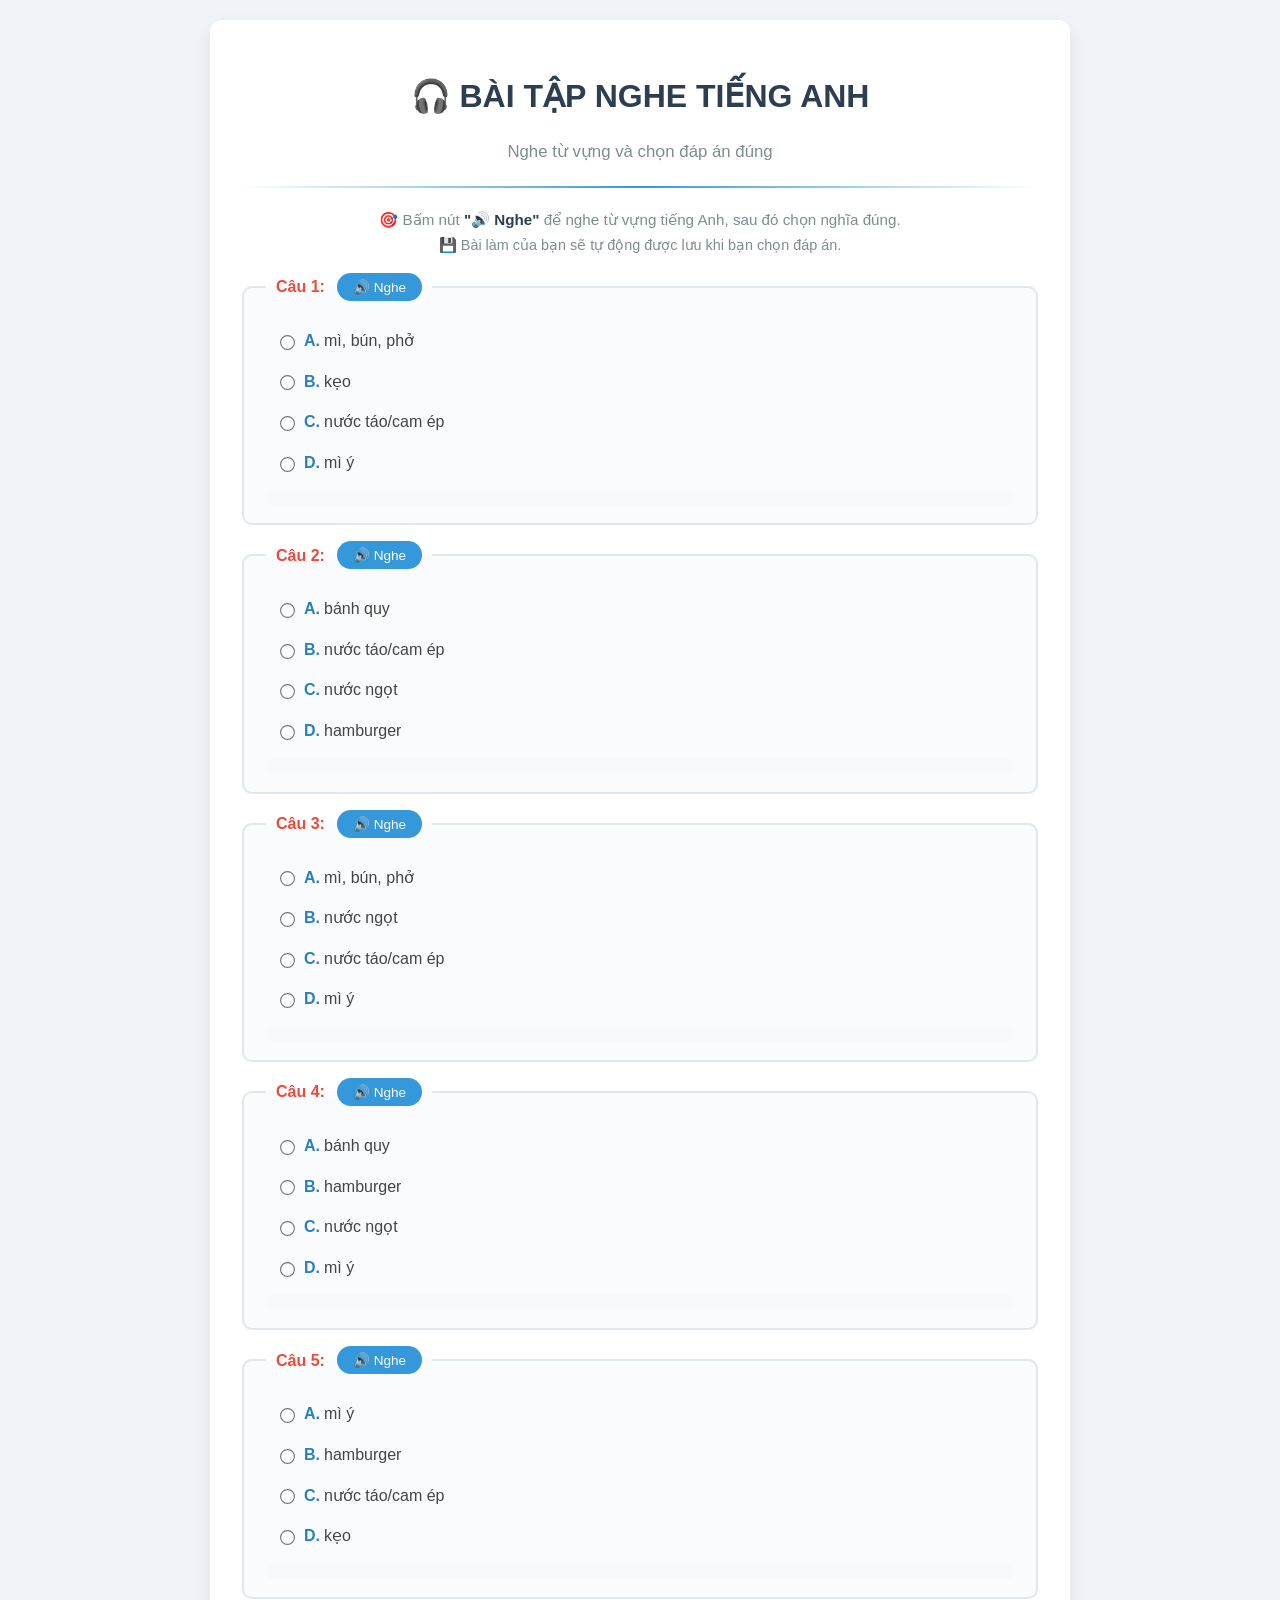
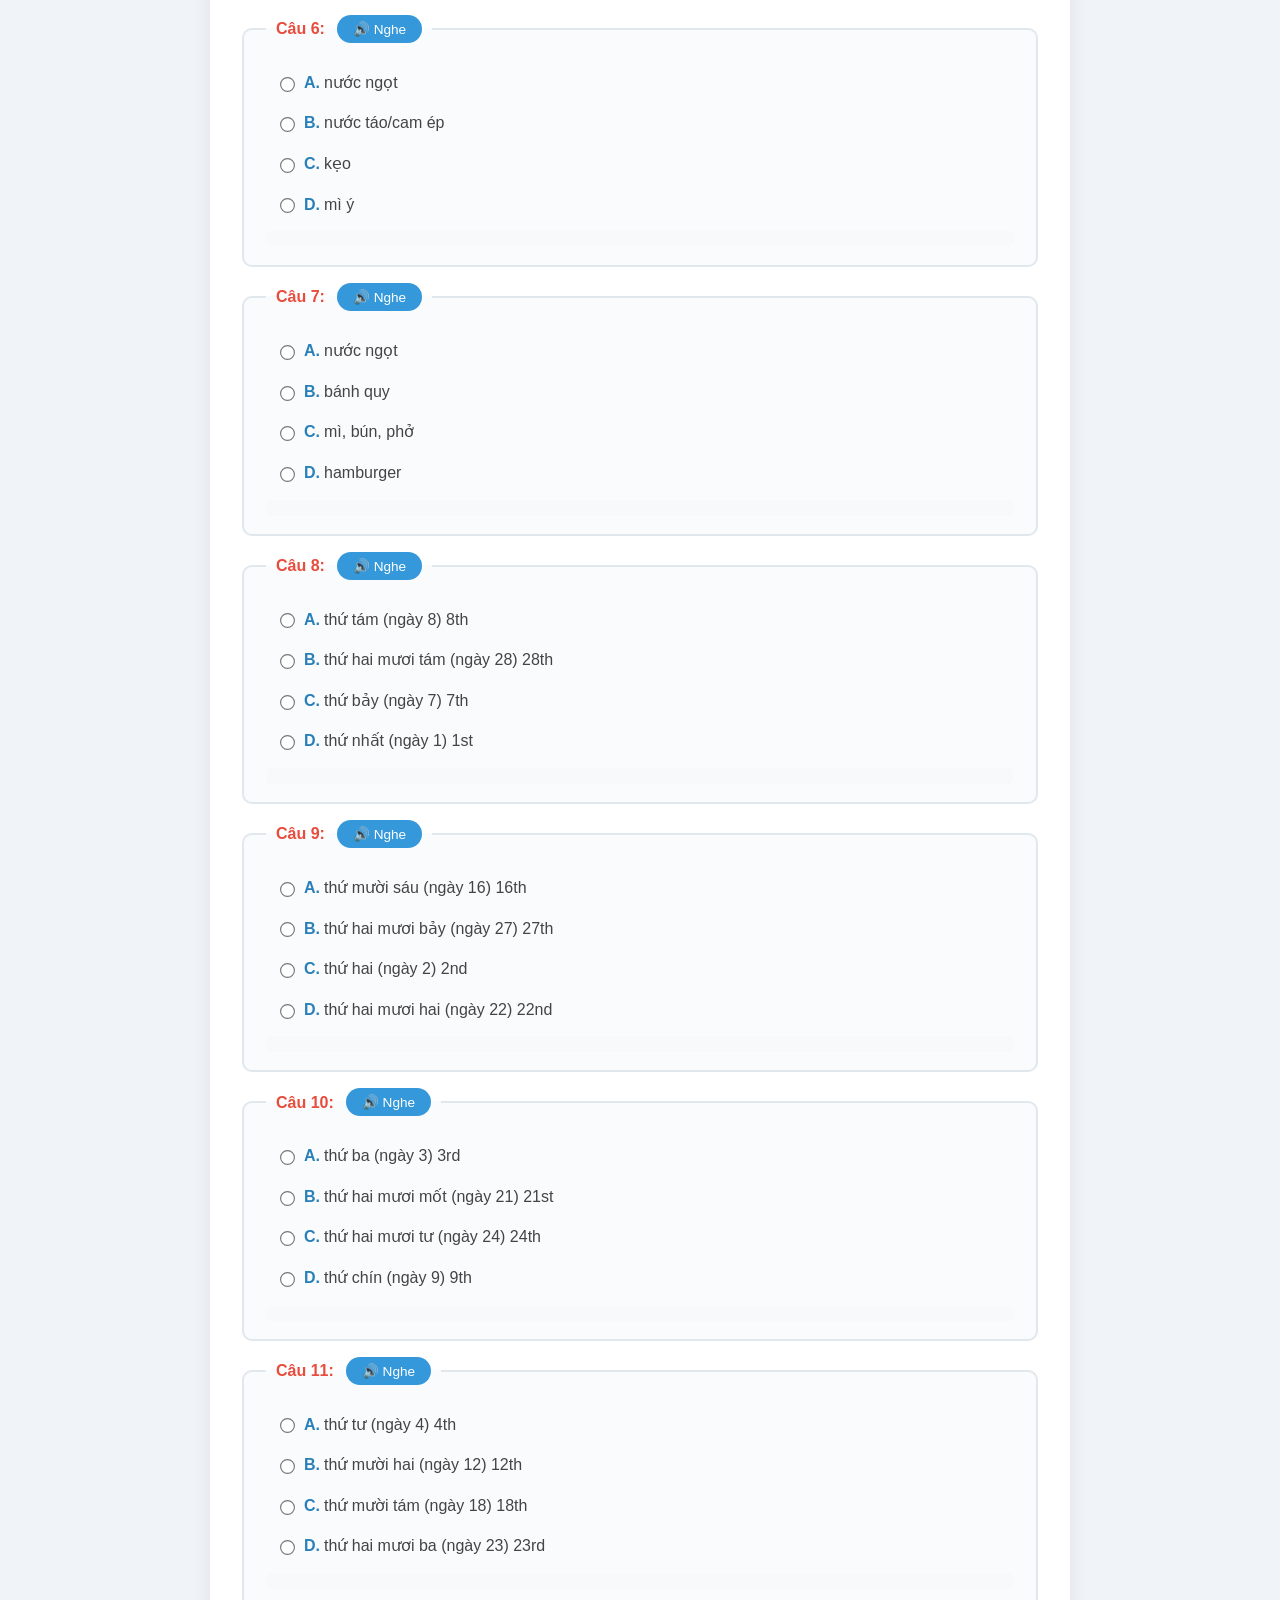
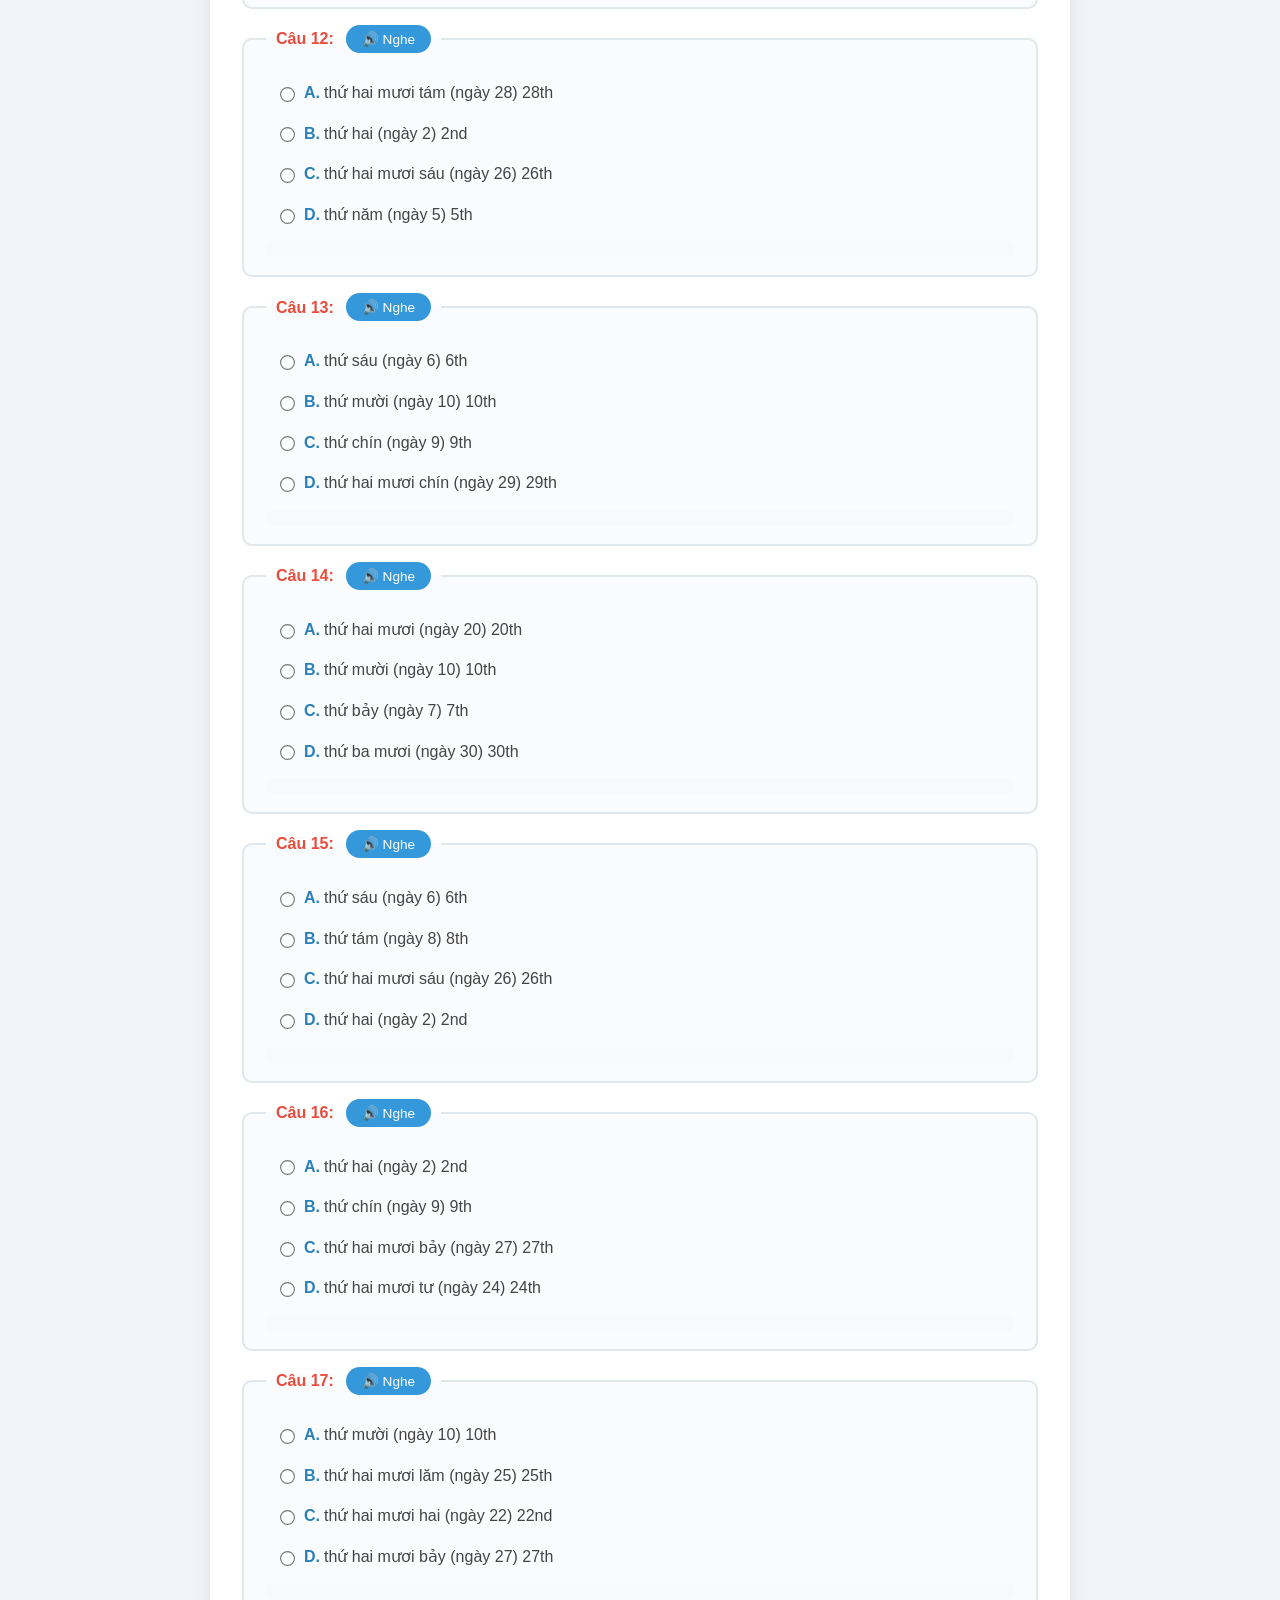
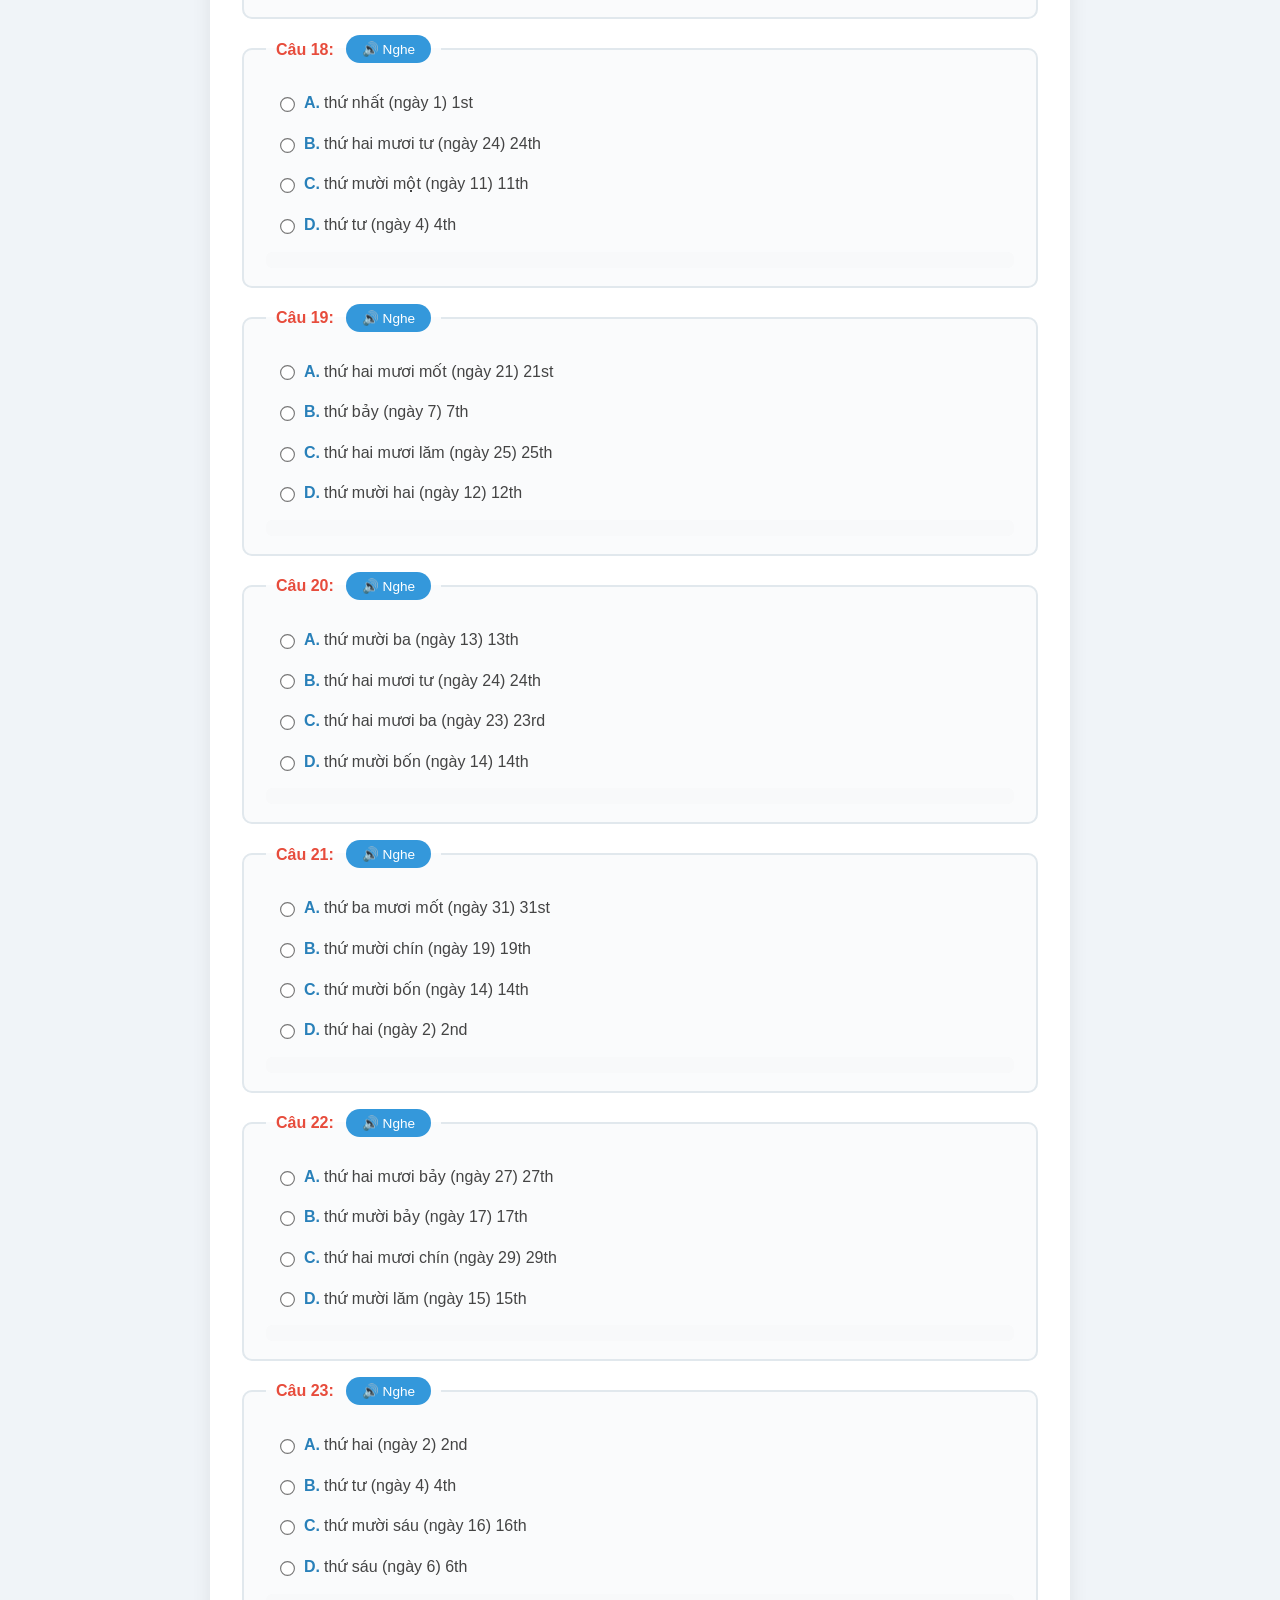
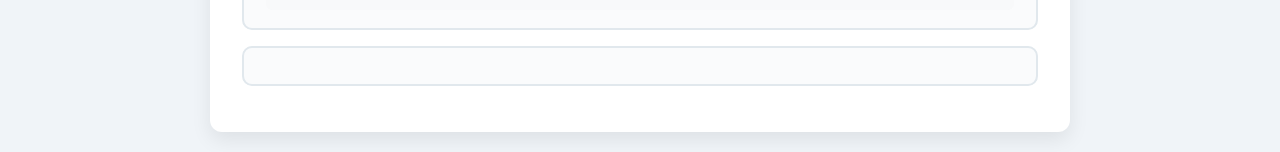
==== commit bc0a74a5: "Update index.html" ====
--- a/index.html
+++ b/index.html
@@ -3,7 +3,7 @@
 <head>
     <meta charset="UTF-8">
     <meta name="viewport" content="width=device-width, initial-scale=1.0">
-    <title>Bài Tập Trắc Nghiệm Từ Vựng Tiếng Anh</title>
+    <title>Bài Tập Nghe Tiếng Anh - Chọn Từ Đúng</title>
     <style>
         body {
             font-family: 'Segoe UI', Tahoma, Geneva, Verdana, sans-serif;
@@ -77,10 +77,40 @@
             font-weight: 600;
             color: #2c3e50;
             padding: 0 10px;
+            display: flex;
+            align-items: center;
+            gap: 12px;
+            flex-wrap: wrap;
         }
 
         legend b {
             color: #e74c3c;
+        }
+
+        .btn-play {
+            background: #3498db;
+            color: #fff;
+            border: none;
+            padding: 6px 16px;
+            border-radius: 20px;
+            font-size: 0.85rem;
+            cursor: pointer;
+            transition: background 0.3s;
+            display: inline-flex;
+            align-items: center;
+            gap: 6px;
+        }
+
+        .btn-play:hover {
+            background: #2980b9;
+        }
+
+        .btn-play:active {
+            transform: scale(0.95);
+        }
+
+        .btn-play.playing {
+            background: #e74c3c;
         }
 
         label {
@@ -226,14 +256,15 @@
             .container { padding: 16px; }
             fieldset { padding: 12px 14px; }
             .btn-submit, .btn-reset, .btn-clear { width: 100%; }
+            legend { flex-direction: column; align-items: flex-start; }
         }
     </style>
 </head>
 <body>
 
 <div class="container">
-    <h1>📚 BÀI TẬP TRẮC NGHIỆM TỪ VỰNG TIẾNG ANH</h1>
-    <p class="subtitle">Chủ đề: Đồ ăn, thức uống &amp; Số thứ tự</p>
+    <h1>🎧 BÀI TẬP NGHE TIẾNG ANH</h1>
+    <p class="subtitle">Nghe từ vựng và chọn đáp án đúng</p>
 
     <div id="savedNotice" class="saved-notice">
         💾 Đã khôi phục bài làm trước đó của bạn!
@@ -242,7 +273,7 @@
     <hr>
 
     <div class="progress-info">
-        ✅ Hãy chọn đáp án đúng nhất cho tất cả <b>38 câu</b> bên dưới, sau đó nhấn <b>"Nộp Bài & Xem Kết Quả"</b>.
+        🎯 Bấm nút <b>"🔊 Nghe"</b> để nghe từ vựng tiếng Anh, sau đó chọn nghĩa đúng.
         <br>
         <span style="color:#7f8c8d;font-size:0.9rem;">💾 Bài làm của bạn sẽ tự động được lưu khi bạn chọn đáp án.</span>
     </div>
@@ -251,7 +282,10 @@
 
         <!-- ===== CÂU 1 ===== -->
         <fieldset id="group_1">
-            <legend><b>Câu 1:</b> Từ "<b>noodles</b>" có nghĩa là gì?</legend>
+            <legend>
+                <b>Câu 1:</b>
+                <button type="button" class="btn-play" onclick="speakWord('noodles', this)">🔊 Nghe</button>
+            </legend>
             <label><input type="radio" name="q1" value="0" onchange="saveProgress()"> <b>A.</b> mì, bún, phở</label>
             <label><input type="radio" name="q1" value="1" onchange="saveProgress()"> <b>B.</b> kẹo</label>
             <label><input type="radio" name="q1" value="2" onchange="saveProgress()"> <b>C.</b> nước táo/cam ép</label>
@@ -261,7 +295,10 @@
 
         <!-- ===== CÂU 2 ===== -->
         <fieldset id="group_2">
-            <legend><b>Câu 2:</b> Từ "<b>hamburger / burger</b>" có nghĩa là gì?</legend>
+            <legend>
+                <b>Câu 2:</b>
+                <button type="button" class="btn-play" onclick="speakWord('hamburger', this)">🔊 Nghe</button>
+            </legend>
             <label><input type="radio" name="q2" value="0" onchange="saveProgress()"> <b>A.</b> bánh quy</label>
             <label><input type="radio" name="q2" value="1" onchange="saveProgress()"> <b>B.</b> nước táo/cam ép</label>
             <label><input type="radio" name="q2" value="2" onchange="saveProgress()"> <b>C.</b> nước ngọt</label>
@@ -271,7 +308,10 @@
 
         <!-- ===== CÂU 3 ===== -->
         <fieldset id="group_3">
-            <legend><b>Câu 3:</b> Từ "<b>pasta</b>" có nghĩa là gì?</legend>
+            <legend>
+                <b>Câu 3:</b>
+                <button type="button" class="btn-play" onclick="speakWord('pasta', this)">🔊 Nghe</button>
+            </legend>
             <label><input type="radio" name="q3" value="0" onchange="saveProgress()"> <b>A.</b> mì, bún, phở</label>
             <label><input type="radio" name="q3" value="1" onchange="saveProgress()"> <b>B.</b> nước ngọt</label>
             <label><input type="radio" name="q3" value="2" onchange="saveProgress()"> <b>C.</b> nước táo/cam ép</label>
@@ -281,7 +321,10 @@
 
         <!-- ===== CÂU 4 ===== -->
         <fieldset id="group_4">
-            <legend><b>Câu 4:</b> Từ "<b>coke</b>" có nghĩa là gì?</legend>
+            <legend>
+                <b>Câu 4:</b>
+                <button type="button" class="btn-play" onclick="speakWord('coke', this)">🔊 Nghe</button>
+            </legend>
             <label><input type="radio" name="q4" value="0" onchange="saveProgress()"> <b>A.</b> bánh quy</label>
             <label><input type="radio" name="q4" value="1" onchange="saveProgress()"> <b>B.</b> hamburger</label>
             <label><input type="radio" name="q4" value="2" onchange="saveProgress()"> <b>C.</b> nước ngọt</label>
@@ -291,7 +334,10 @@
 
         <!-- ===== CÂU 5 ===== -->
         <fieldset id="group_5">
-            <legend><b>Câu 5:</b> Từ "<b>apple/orange juice</b>" có nghĩa là gì?</legend>
+            <legend>
+                <b>Câu 5:</b>
+                <button type="button" class="btn-play" onclick="speakWord('apple juice', this)">🔊 Nghe</button>
+            </legend>
             <label><input type="radio" name="q5" value="0" onchange="saveProgress()"> <b>A.</b> mì ý</label>
             <label><input type="radio" name="q5" value="1" onchange="saveProgress()"> <b>B.</b> hamburger</label>
             <label><input type="radio" name="q5" value="2" onchange="saveProgress()"> <b>C.</b> nước táo/cam ép</label>
@@ -301,7 +347,10 @@
 
         <!-- ===== CÂU 6 ===== -->
         <fieldset id="group_6">
-            <legend><b>Câu 6:</b> Từ "<b>sweet/candy</b>" có nghĩa là gì?</legend>
+            <legend>
+                <b>Câu 6:</b>
+                <button type="button" class="btn-play" onclick="speakWord('candy', this)">🔊 Nghe</button>
+            </legend>
             <label><input type="radio" name="q6" value="0" onchange="saveProgress()"> <b>A.</b> nước ngọt</label>
             <label><input type="radio" name="q6" value="1" onchange="saveProgress()"> <b>B.</b> nước táo/cam ép</label>
             <label><input type="radio" name="q6" value="2" onchange="saveProgress()"> <b>C.</b> kẹo</label>
@@ -311,7 +360,10 @@
 
         <!-- ===== CÂU 7 ===== -->
         <fieldset id="group_7">
-            <legend><b>Câu 7:</b> Từ "<b>biscuit/cookie</b>" có nghĩa là gì?</legend>
+            <legend>
+                <b>Câu 7:</b>
+                <button type="button" class="btn-play" onclick="speakWord('biscuit', this)">🔊 Nghe</button>
+            </legend>
             <label><input type="radio" name="q7" value="0" onchange="saveProgress()"> <b>A.</b> nước ngọt</label>
             <label><input type="radio" name="q7" value="1" onchange="saveProgress()"> <b>B.</b> bánh quy</label>
             <label><input type="radio" name="q7" value="2" onchange="saveProgress()"> <b>C.</b> mì, bún, phở</label>
@@ -321,7 +373,10 @@
 
         <!-- ===== CÂU 8 ===== -->
         <fieldset id="group_8">
-            <legend><b>Câu 8:</b> Từ "<b>the first</b>" có nghĩa là gì?</legend>
+            <legend>
+                <b>Câu 8:</b>
+                <button type="button" class="btn-play" onclick="speakWord('the first', this)">🔊 Nghe</button>
+            </legend>
             <label><input type="radio" name="q8" value="0" onchange="saveProgress()"> <b>A.</b> thứ tám (ngày 8) 8th</label>
             <label><input type="radio" name="q8" value="1" onchange="saveProgress()"> <b>B.</b> thứ hai mươi tám (ngày 28) 28th</label>
             <label><input type="radio" name="q8" value="2" onchange="saveProgress()"> <b>C.</b> thứ bảy (ngày 7) 7th</label>
@@ -331,7 +386,10 @@
 
         <!-- ===== CÂU 9 ===== -->
         <fieldset id="group_9">
-            <legend><b>Câu 9:</b> Từ "<b>the second</b>" có nghĩa là gì?</legend>
+            <legend>
+                <b>Câu 9:</b>
+                <button type="button" class="btn-play" onclick="speakWord('the second', this)">🔊 Nghe</button>
+            </legend>
             <label><input type="radio" name="q9" value="0" onchange="saveProgress()"> <b>A.</b> thứ mười sáu (ngày 16) 16th</label>
             <label><input type="radio" name="q9" value="1" onchange="saveProgress()"> <b>B.</b> thứ hai mươi bảy (ngày 27) 27th</label>
             <label><input type="radio" name="q9" value="2" onchange="saveProgress()"> <b>C.</b> thứ hai (ngày 2) 2nd</label>
@@ -341,7 +399,10 @@
 
         <!-- ===== CÂU 10 ===== -->
         <fieldset id="group_10">
-            <legend><b>Câu 10:</b> Từ "<b>the third</b>" có nghĩa là gì?</legend>
+            <legend>
+                <b>Câu 10:</b>
+                <button type="button" class="btn-play" onclick="speakWord('the third', this)">🔊 Nghe</button>
+            </legend>
             <label><input type="radio" name="q10" value="0" onchange="saveProgress()"> <b>A.</b> thứ ba (ngày 3) 3rd</label>
             <label><input type="radio" name="q10" value="1" onchange="saveProgress()"> <b>B.</b> thứ hai mươi mốt (ngày 21) 21st</label>
             <label><input type="radio" name="q10" value="2" onchange="saveProgress()"> <b>C.</b> thứ hai mươi tư (ngày 24) 24th</label>
@@ -351,7 +412,10 @@
 
         <!-- ===== CÂU 11 ===== -->
         <fieldset id="group_11">
-            <legend><b>Câu 11:</b> Từ "<b>the fourth</b>" có nghĩa là gì?</legend>
+            <legend>
+                <b>Câu 11:</b>
+                <button type="button" class="btn-play" onclick="speakWord('the fourth', this)">🔊 Nghe</button>
+            </legend>
             <label><input type="radio" name="q11" value="0" onchange="saveProgress()"> <b>A.</b> thứ tư (ngày 4) 4th</label>
             <label><input type="radio" name="q11" value="1" onchange="saveProgress()"> <b>B.</b> thứ mười hai (ngày 12) 12th</label>
             <label><input type="radio" name="q11" value="2" onchange="saveProgress()"> <b>C.</b> thứ mười tám (ngày 18) 18th</label>
@@ -361,7 +425,10 @@
 
         <!-- ===== CÂU 12 ===== -->
         <fieldset id="group_12">
-            <legend><b>Câu 12:</b> Từ "<b>the fifth</b>" có nghĩa là gì?</legend>
+            <legend>
+                <b>Câu 12:</b>
+                <button type="button" class="btn-play" onclick="speakWord('the fifth', this)">🔊 Nghe</button>
+            </legend>
             <label><input type="radio" name="q12" value="0" onchange="saveProgress()"> <b>A.</b> thứ hai mươi tám (ngày 28) 28th</label>
             <label><input type="radio" name="q12" value="1" onchange="saveProgress()"> <b>B.</b> thứ hai (ngày 2) 2nd</label>
             <label><input type="radio" name="q12" value="2" onchange="saveProgress()"> <b>C.</b> thứ hai mươi sáu (ngày 26) 26th</label>
@@ -371,7 +438,10 @@
 
         <!-- ===== CÂU 13 ===== -->
         <fieldset id="group_13">
-            <legend><b>Câu 13:</b> Từ "<b>the sixth</b>" có nghĩa là gì?</legend>
+            <legend>
+                <b>Câu 13:</b>
+                <button type="button" class="btn-play" onclick="speakWord('the sixth', this)">🔊 Nghe</button>
+            </legend>
             <label><input type="radio" name="q13" value="0" onchange="saveProgress()"> <b>A.</b> thứ sáu (ngày 6) 6th</label>
             <label><input type="radio" name="q13" value="1" onchange="saveProgress()"> <b>B.</b> thứ mười (ngày 10) 10th</label>
             <label><input type="radio" name="q13" value="2" onchange="saveProgress()"> <b>C.</b> thứ chín (ngày 9) 9th</label>
@@ -381,7 +451,10 @@
 
         <!-- ===== CÂU 14 ===== -->
         <fieldset id="group_14">
-            <legend><b>Câu 14:</b> Từ "<b>the seventh</b>" có nghĩa là gì?</legend>
+            <legend>
+                <b>Câu 14:</b>
+                <button type="button" class="btn-play" onclick="speakWord('the seventh', this)">🔊 Nghe</button>
+            </legend>
             <label><input type="radio" name="q14" value="0" onchange="saveProgress()"> <b>A.</b> thứ hai mươi (ngày 20) 20th</label>
             <label><input type="radio" name="q14" value="1" onchange="saveProgress()"> <b>B.</b> thứ mười (ngày 10) 10th</label>
             <label><input type="radio" name="q14" value="2" onchange="saveProgress()"> <b>C.</b> thứ bảy (ngày 7) 7th</label>
@@ -391,7 +464,10 @@
 
         <!-- ===== CÂU 15 ===== -->
         <fieldset id="group_15">
-            <legend><b>Câu 15:</b> Từ "<b>the eighth</b>" có nghĩa là gì?</legend>
+            <legend>
+                <b>Câu 15:</b>
+                <button type="button" class="btn-play" onclick="speakWord('the eighth', this)">🔊 Nghe</button>
+            </legend>
             <label><input type="radio" name="q15" value="0" onchange="saveProgress()"> <b>A.</b> thứ sáu (ngày 6) 6th</label>
             <label><input type="radio" name="q15" value="1" onchange="saveProgress()"> <b>B.</b> thứ tám (ngày 8) 8th</label>
             <label><input type="radio" name="q15" value="2" onchange="saveProgress()"> <b>C.</b> thứ hai mươi sáu (ngày 26) 26th</label>
@@ -401,7 +477,10 @@
 
         <!-- ===== CÂU 16 ===== -->
         <fieldset id="group_16">
-            <legend><b>Câu 16:</b> Từ "<b>the ninth</b>" có nghĩa là gì?</legend>
+            <legend>
+                <b>Câu 16:</b>
+                <button type="button" class="btn-play" onclick="speakWord('the ninth', this)">🔊 Nghe</button>
+            </legend>
             <label><input type="radio" name="q16" value="0" onchange="saveProgress()"> <b>A.</b> thứ hai (ngày 2) 2nd</label>
             <label><input type="radio" name="q16" value="1" onchange="saveProgress()"> <b>B.</b> thứ chín (ngày 9) 9th</label>
             <label><input type="radio" name="q16" value="2" onchange="saveProgress()"> <b>C.</b> thứ hai mươi bảy (ngày 27) 27th</label>
@@ -411,7 +490,10 @@
 
         <!-- ===== CÂU 17 ===== -->
         <fieldset id="group_17">
-            <legend><b>Câu 17:</b> Từ "<b>the tenth</b>" có nghĩa là gì?</legend>
+            <legend>
+                <b>Câu 17:</b>
+                <button type="button" class="btn-play" onclick="speakWord('the tenth', this)">🔊 Nghe</button>
+            </legend>
             <label><input type="radio" name="q17" value="0" onchange="saveProgress()"> <b>A.</b> thứ mười (ngày 10) 10th</label>
             <label><input type="radio" name="q17" value="1" onchange="saveProgress()"> <b>B.</b> thứ hai mươi lăm (ngày 25) 25th</label>
             <label><input type="radio" name="q17" value="2" onchange="saveProgress()"> <b>C.</b> thứ hai mươi hai (ngày 22) 22nd</label>
@@ -421,7 +503,10 @@
 
         <!-- ===== CÂU 18 ===== -->
         <fieldset id="group_18">
-            <legend><b>Câu 18:</b> Từ "<b>the eleventh</b>" có nghĩa là gì?</legend>
+            <legend>
+                <b>Câu 18:</b>
+                <button type="button" class="btn-play" onclick="speakWord('the eleventh', this)">🔊 Nghe</button>
+            </legend>
             <label><input type="radio" name="q18" value="0" onchange="saveProgress()"> <b>A.</b> thứ nhất (ngày 1) 1st</label>
             <label><input type="radio" name="q18" value="1" onchange="saveProgress()"> <b>B.</b> thứ hai mươi tư (ngày 24) 24th</label>
             <label><input type="radio" name="q18" value="2" onchange="saveProgress()"> <b>C.</b> thứ mười một (ngày 11) 11th</label>
@@ -431,7 +516,10 @@
 
         <!-- ===== CÂU 19 ===== -->
         <fieldset id="group_19">
-            <legend><b>Câu 19:</b> Từ "<b>the twelfth</b>" có nghĩa là gì?</legend>
+            <legend>
+                <b>Câu 19:</b>
+                <button type="button" class="btn-play" onclick="speakWord('the twelfth', this)">🔊 Nghe</button>
+            </legend>
             <label><input type="radio" name="q19" value="0" onchange="saveProgress()"> <b>A.</b> thứ hai mươi mốt (ngày 21) 21st</label>
             <label><input type="radio" name="q19" value="1" onchange="saveProgress()"> <b>B.</b> thứ bảy (ngày 7) 7th</label>
             <label><input type="radio" name="q19" value="2" onchange="saveProgress()"> <b>C.</b> thứ hai mươi lăm (ngày 25) 25th</label>
@@ -441,7 +529,10 @@
 
         <!-- ===== CÂU 20 ===== -->
         <fieldset id="group_20">
-            <legend><b>Câu 20:</b> Từ "<b>the thirteenth</b>" có nghĩa là gì?</legend>
+            <legend>
+                <b>Câu 20:</b>
+                <button type="button" class="btn-play" onclick="speakWord('the thirteenth', this)">🔊 Nghe</button>
+            </legend>
             <label><input type="radio" name="q20" value="0" onchange="saveProgress()"> <b>A.</b> thứ mười ba (ngày 13) 13th</label>
             <label><input type="radio" name="q20" value="1" onchange="saveProgress()"> <b>B.</b> thứ hai mươi tư (ngày 24) 24th</label>
             <label><input type="radio" name="q20" value="2" onchange="saveProgress()"> <b>C.</b> thứ hai mươi ba (ngày 23) 23rd</label>
@@ -451,7 +542,10 @@
 
         <!-- ===== CÂU 21 ===== -->
         <fieldset id="group_21">
-            <legend><b>Câu 21:</b> Từ "<b>the fourteenth</b>" có nghĩa là gì?</legend>
+            <legend>
+                <b>Câu 21:</b>
+                <button type="button" class="btn-play" onclick="speakWord('the fourteenth', this)">🔊 Nghe</button>
+            </legend>
             <label><input type="radio" name="q21" value="0" onchange="saveProgress()"> <b>A.</b> thứ ba mươi mốt (ngày 31) 31st</label>
             <label><input type="radio" name="q21" value="1" onchange="saveProgress()"> <b>B.</b> thứ mười chín (ngày 19) 19th</label>
             <label><input type="radio" name="q21" value="2" onchange="saveProgress()"> <b>C.</b> thứ mười bốn (ngày 14) 14th</label>
@@ -461,7 +555,10 @@
 
         <!-- ===== CÂU 22 ===== -->
         <fieldset id="group_22">
-            <legend><b>Câu 22:</b> Từ "<b>the fifteenth</b>" có nghĩa là gì?</legend>
+            <legend>
+                <b>Câu 22:</b>
+                <button type="button" class="btn-play" onclick="speakWord('the fifteenth', this)">🔊 Nghe</button>
+            </legend>
             <label><input type="radio" name="q22" value="0" onchange="saveProgress()"> <b>A.</b> thứ hai mươi bảy (ngày 27) 27th</label>
             <label><input type="radio" name="q22" value="1" onchange="saveProgress()"> <b>B.</b> thứ mười bảy (ngày 17) 17th</label>
             <label><input type="radio" name="q22" value="2" onchange="saveProgress()"> <b>C.</b> thứ hai mươi chín (ngày 29) 29th</label>
@@ -471,7 +568,10 @@
 
         <!-- ===== CÂU 23 ===== -->
         <fieldset id="group_23">
-            <legend><b>Câu 23:</b> Từ "<b>the sixteenth</b>" có nghĩa là gì?</legend>
+            <legend>
+                <b>Câu 23:</b>
+                <button type="button" class="btn-play" onclick="speakWord('the sixteenth', this)">🔊 Nghe</button>
+            </legend>
             <label><input type="radio" name="q23" value="0" onchange="saveProgress()"> <b>A.</b> thứ hai (ngày 2) 2nd</label>
             <label><input type="radio" name="q23" value="1" onchange="saveProgress()"> <b>B.</b> thứ tư (ngày 4) 4th</label>
             <label><input type="radio" name="q23" value="2" onchange="saveProgress()"> <b>C.</b> thứ mười sáu (ngày 16) 16th</label>
@@ -481,357 +581,3 @@
 
         <!-- ===== CÂU 24 ===== -->
         <fieldset id="group_24">
-            <legend><b>Câu 24:</b> Từ "<b>the seventeenth</b>" có nghĩa là gì?</legend>
-            <label><input type="radio" name="q24" value="0" onchange="saveProgress()"> <b>A.</b> thứ chín (ngày 9) 9th</label>
-            <label><input type="radio" name="q24" value="1" onchange="saveProgress()"> <b>B.</b> thứ tư (ngày 4) 4th</label>
-            <label><input type="radio" name="q24" value="2" onchange="saveProgress()"> <b>C.</b> thứ mười bảy (ngày 17) 17th</label>
-            <label><input type="radio" name="q24" value="3" onchange="saveProgress()"> <b>D.</b> thứ ba (ngày 3) 3rd</label>
-            <div class="feedback" id="feedback_24"></div>
-        </fieldset>
-
-        <!-- ===== CÂU 25 ===== -->
-        <fieldset id="group_25">
-            <legend><b>Câu 25:</b> Từ "<b>the eighteenth</b>" có nghĩa là gì?</legend>
-            <label><input type="radio" name="q25" value="0" onchange="saveProgress()"> <b>A.</b> thứ mười sáu (ngày 16) 16th</label>
-            <label><input type="radio" name="q25" value="1" onchange="saveProgress()"> <b>B.</b> thứ mười tám (ngày 18) 18th</label>
-            <label><input type="radio" name="q25" value="2" onchange="saveProgress()"> <b>C.</b> thứ mười lăm (ngày 15) 15th</label>
-            <label><input type="radio" name="q25" value="3" onchange="saveProgress()"> <b>D.</b> thứ mười một (ngày 11) 11th</label>
-            <div class="feedback" id="feedback_25"></div>
-        </fieldset>
-
-        <!-- ===== CÂU 26 ===== -->
-        <fieldset id="group_26">
-            <legend><b>Câu 26:</b> Từ "<b>the nineteenth</b>" có nghĩa là gì?</legend>
-            <label><input type="radio" name="q26" value="0" onchange="saveProgress()"> <b>A.</b> thứ hai mươi chín (ngày 29) 29th</label>
-            <label><input type="radio" name="q26" value="1" onchange="saveProgress()"> <b>B.</b> thứ mười chín (ngày 19) 19th</label>
-            <label><input type="radio" name="q26" value="2" onchange="saveProgress()"> <b>C.</b> thứ hai mươi mốt (ngày 21) 21st</label>
-            <label><input type="radio" name="q26" value="3" onchange="saveProgress()"> <b>D.</b> thứ hai mươi (ngày 20) 20th</label>
-            <div class="feedback" id="feedback_26"></div>
-        </fieldset>
-
-        <!-- ===== CÂU 27 ===== -->
-        <fieldset id="group_27">
-            <legend><b>Câu 27:</b> Từ "<b>the twentieth</b>" có nghĩa là gì?</legend>
-            <label><input type="radio" name="q27" value="0" onchange="saveProgress()"> <b>A.</b> thứ mười bốn (ngày 14) 14th</label>
-            <label><input type="radio" name="q27" value="1" onchange="saveProgress()"> <b>B.</b> thứ hai mươi tám (ngày 28) 28th</label>
-            <label><input type="radio" name="q27" value="2" onchange="saveProgress()"> <b>C.</b> thứ bảy (ngày 7) 7th</label>
-            <label><input type="radio" name="q27" value="3" onchange="saveProgress()"> <b>D.</b> thứ hai mươi (ngày 20) 20th</label>
-            <div class="feedback" id="feedback_27"></div>
-        </fieldset>
-
-        <!-- ===== CÂU 28 ===== -->
-        <fieldset id="group_28">
-            <legend><b>Câu 28:</b> Từ "<b>the twenty-first</b>" có nghĩa là gì?</legend>
-            <label><input type="radio" name="q28" value="0" onchange="saveProgress()"> <b>A.</b> thứ mười ba (ngày 13) 13th</label>
-            <label><input type="radio" name="q28" value="1" onchange="saveProgress()"> <b>B.</b> thứ hai mươi chín (ngày 29) 29th</label>
-            <label><input type="radio" name="q28" value="2" onchange="saveProgress()"> <b>C.</b> thứ chín (ngày 9) 9th</label>
-            <label><input type="radio" name="q28" value="3" onchange="saveProgress()"> <b>D.</b> thứ hai mươi mốt (ngày 21) 21st</label>
-            <div class="feedback" id="feedback_28"></div>
-        </fieldset>
-
-        <!-- ===== CÂU 29 ===== -->
-        <fieldset id="group_29">
-            <legend><b>Câu 29:</b> Từ "<b>the twenty-second</b>" có nghĩa là gì?</legend>
-            <label><input type="radio" name="q29" value="0" onchange="saveProgress()"> <b>A.</b> thứ chín (ngày 9) 9th</label>
-            <label><input type="radio" name="q29" value="1" onchange="saveProgress()"> <b>B.</b> thứ mười ba (ngày 13) 13th</label>
-            <label><input type="radio" name="q29" value="2" onchange="saveProgress()"> <b>C.</b> thứ hai (ngày 2) 2nd</label>
-            <label><input type="radio" name="q29" value="3" onchange="saveProgress()"> <b>D.</b> thứ hai mươi hai (ngày 22) 22nd</label>
-            <div class="feedback" id="feedback_29"></div>
-        </fieldset>
-
-        <!-- ===== CÂU 30 ===== -->
-        <fieldset id="group_30">
-            <legend><b>Câu 30:</b> Từ "<b>the twenty-third</b>" có nghĩa là gì?</legend>
-            <label><input type="radio" name="q30" value="0" onchange="saveProgress()"> <b>A.</b> thứ nhất (ngày 1) 1st</label>
-            <label><input type="radio" name="q30" value="1" onchange="saveProgress()"> <b>B.</b> thứ hai (ngày 2) 2nd</label>
-            <label><input type="radio" name="q30" value="2" onchange="saveProgress()"> <b>C.</b> thứ hai mươi ba (ngày 23) 23rd</label>
-            <label><input type="radio" name="q30" value="3" onchange="saveProgress()"> <b>D.</b> thứ ba mươi mốt (ngày 31) 31st</label>
-            <div class="feedback" id="feedback_30"></div>
-        </fieldset>
-
-        <!-- ===== CÂU 31 ===== -->
-        <fieldset id="group_31">
-            <legend><b>Câu 31:</b> Từ "<b>the twenty-fourth</b>" có nghĩa là gì?</legend>
-            <label><input type="radio" name="q31" value="0" onchange="saveProgress()"> <b>A.</b> thứ hai mươi mốt (ngày 21) 21st</label>
-            <label><input type="radio" name="q31" value="1" onchange="saveProgress()"> <b>B.</b> thứ hai mươi tư (ngày 24) 24th</label>
-            <label><input type="radio" name="q31" value="2" onchange="saveProgress()"> <b>C.</b> thứ ba (ngày 3) 3rd</label>
-            <label><input type="radio" name="q31" value="3" onchange="saveProgress()"> <b>D.</b> thứ nhất (ngày 1) 1st</label>
-            <div class="feedback" id="feedback_31"></div>
-        </fieldset>
-
-        <!-- ===== CÂU 32 ===== -->
-        <fieldset id="group_32">
-            <legend><b>Câu 32:</b> Từ "<b>the twenty-fifth</b>" có nghĩa là gì?</legend>
-            <label><input type="radio" name="q32" value="0" onchange="saveProgress()"> <b>A.</b> thứ hai mươi lăm (ngày 25) 25th</label>
-            <label><input type="radio" name="q32" value="1" onchange="saveProgress()"> <b>B.</b> thứ hai mươi tám (ngày 28) 28th</label>
-            <label><input type="radio" name="q32" value="2" onchange="saveProgress()"> <b>C.</b> thứ hai mươi chín (ngày 29) 29th</label>
-            <label><input type="radio" name="q32" value="3" onchange="saveProgress()"> <b>D.</b> thứ ba (ngày 3) 3rd</label>
-            <div class="feedback" id="feedback_32"></div>
-        </fieldset>
-
-        <!-- ===== CÂU 33 ===== -->
-        <fieldset id="group_33">
-            <legend><b>Câu 33:</b> Từ "<b>the twenty-sixth</b>" có nghĩa là gì?</legend>
-            <label><input type="radio" name="q33" value="0" onchange="saveProgress()"> <b>A.</b> thứ hai mươi lăm (ngày 25) 25th</label>
-            <label><input type="radio" name="q33" value="1" onchange="saveProgress()"> <b>B.</b> thứ hai mươi tư (ngày 24) 24th</label>
-            <label><input type="radio" name="q33" value="2" onchange="saveProgress()"> <b>C.</b> thứ hai mươi sáu (ngày 26) 26th</label>
-            <label><input type="radio" name="q33" value="3" onchange="saveProgress()"> <b>D.</b> thứ hai (ngày 2) 2nd</label>
-            <div class="feedback" id="feedback_33"></div>
-        </fieldset>
-
-        <!-- ===== CÂU 34 ===== -->
-        <fieldset id="group_34">
-            <legend><b>Câu 34:</b> Từ "<b>the twenty-seventh</b>" có nghĩa là gì?</legend>
-            <label><input type="radio" name="q34" value="0" onchange="saveProgress()"> <b>A.</b> thứ hai mươi ba (ngày 23) 23rd</label>
-            <label><input type="radio" name="q34" value="1" onchange="saveProgress()"> <b>B.</b> thứ hai mươi bảy (ngày 27) 27th</label>
-            <label><input type="radio" name="q34" value="2" onchange="saveProgress()"> <b>C.</b> thứ hai mươi chín (ngày 29) 29th</label>
-            <label><input type="radio" name="q34" value="3" onchange="saveProgress()"> <b>D.</b> thứ hai mươi (ngày 20) 20th</label>
-            <div class="feedback" id="feedback_34"></div>
-        </fieldset>
-
-        <!-- ===== CÂU 35 ===== -->
-        <fieldset id="group_35">
-            <legend><b>Câu 35:</b> Từ "<b>the twenty-eighth</b>" có nghĩa là gì?</legend>
-            <label><input type="radio" name="q35" value="0" onchange="saveProgress()"> <b>A.</b> thứ sáu (ngày 6) 6th</label>
-            <label><input type="radio" name="q35" value="1" onchange="saveProgress()"> <b>B.</b> thứ hai mươi ba (ngày 23) 23rd</label>
-            <label><input type="radio" name="q35" value="2" onchange="saveProgress()"> <b>C.</b> thứ ba mươi (ngày 30) 30th</label>
-            <label><input type="radio" name="q35" value="3" onchange="saveProgress()"> <b>D.</b> thứ hai mươi tám (ngày 28) 28th</label>
-            <div class="feedback" id="feedback_35"></div>
-        </fieldset>
-
-        <!-- ===== CÂU 36 ===== -->
-        <fieldset id="group_36">
-            <legend><b>Câu 36:</b> Từ "<b>the twenty-ninth</b>" có nghĩa là gì?</legend>
-            <label><input type="radio" name="q36" value="0" onchange="saveProgress()"> <b>A.</b> thứ mười một (ngày 11) 11th</label>
-            <label><input type="radio" name="q36" value="1" onchange="saveProgress()"> <b>B.</b> thứ hai mươi ba (ngày 23) 23rd</label>
-            <label><input type="radio" name="q36" value="2" onchange="saveProgress()"> <b>C.</b> thứ hai mươi chín (ngày 29) 29th</label>
-            <label><input type="radio" name="q36" value="3" onchange="saveProgress()"> <b>D.</b> thứ mười bảy (ngày 17) 17th</label>
-            <div class="feedback" id="feedback_36"></div>
-        </fieldset>
-
-        <!-- ===== CÂU 37 ===== -->
-        <fieldset id="group_37">
-            <legend><b>Câu 37:</b> Từ "<b>the thirtieth</b>" có nghĩa là gì?</legend>
-            <label><input type="radio" name="q37" value="0" onchange="saveProgress()"> <b>A.</b> thứ mười lăm (ngày 15) 15th</label>
-            <label><input type="radio" name="q37" value="1" onchange="saveProgress()"> <b>B.</b> thứ hai mươi tư (ngày 24) 24th</label>
-            <label><input type="radio" name="q37" value="2" onchange="saveProgress()"> <b>C.</b> thứ ba mươi (ngày 30) 30th</label>
-            <label><input type="radio" name="q37" value="3" onchange="saveProgress()"> <b>D.</b> thứ mười ba (ngày 13) 13th</label>
-            <div class="feedback" id="feedback_37"></div>
-        </fieldset>
-
-        <!-- ===== CÂU 38 ===== -->
-        <fieldset id="group_38">
-            <legend><b>Câu 38:</b> Từ "<b>the thirty-first</b>" có nghĩa là gì?</legend>
-            <label><input type="radio" name="q38" value="0" onchange="saveProgress()"> <b>A.</b> thứ mười chín (ngày 19) 19th</label>
-            <label><input type="radio" name="q38" value="1" onchange="saveProgress()"> <b>B.</b> thứ hai mươi (ngày 20) 20th</label>
-            <label><input type="radio" name="q38" value="2" onchange="saveProgress()"> <b>C.</b> thứ ba mươi mốt (ngày 31) 31st</label>
-            <label><input type="radio" name="q38" value="3" onchange="saveProgress()"> <b>D.</b> thứ hai mươi bảy (ngày 27) 27th</label>
-            <div class="feedback" id="feedback_38"></div>
-        </fieldset>
-
-        <div class="btn-group">
-            <button type="button" class="btn-submit" onclick="checkAnswers()">📤 Nộp Bài & Xem Kết Quả</button>
-            <button type="button" class="btn-reset" onclick="resetForm()">🔄 Làm Lại</button>
-            <button type="button" class="btn-clear" onclick="clearAllData()">🗑️ Xóa Dữ Liệu</button>
-        </div>
-    </form>
-
-    <div id="resultSummary"></div>
-</div>
-
-<script>
-    const answerKey = {
-        "1": {"ans": 0, "letter": "A", "text": "mì, bún, phở"},
-        "2": {"ans": 3, "letter": "D", "text": "hamburger"},
-        "3": {"ans": 3, "letter": "D", "text": "mì ý"},
-        "4": {"ans": 2, "letter": "C", "text": "nước ngọt"},
-        "5": {"ans": 2, "letter": "C", "text": "nước táo/cam ép"},
-        "6": {"ans": 2, "letter": "C", "text": "kẹo"},
-        "7": {"ans": 1, "letter": "B", "text": "bánh quy"},
-        "8": {"ans": 3, "letter": "D", "text": "thứ nhất (ngày 1) 1st"},
-        "9": {"ans": 2, "letter": "C", "text": "thứ hai (ngày 2) 2nd"},
-        "10": {"ans": 0, "letter": "A", "text": "thứ ba (ngày 3) 3rd"},
-        "11": {"ans": 0, "letter": "A", "text": "thứ tư (ngày 4) 4th"},
-        "12": {"ans": 3, "letter": "D", "text": "thứ năm (ngày 5) 5th"},
-        "13": {"ans": 0, "letter": "A", "text": "thứ sáu (ngày 6) 6th"},
-        "14": {"ans": 2, "letter": "C", "text": "thứ bảy (ngày 7) 7th"},
-        "15": {"ans": 1, "letter": "B", "text": "thứ tám (ngày 8) 8th"},
-        "16": {"ans": 1, "letter": "B", "text": "thứ chín (ngày 9) 9th"},
-        "17": {"ans": 0, "letter": "A", "text": "thứ mười (ngày 10) 10th"},
-        "18": {"ans": 2, "letter": "C", "text": "thứ mười một (ngày 11) 11th"},
-        "19": {"ans": 3, "letter": "D", "text": "thứ mười hai (ngày 12) 12th"},
-        "20": {"ans": 0, "letter": "A", "text": "thứ mười ba (ngày 13) 13th"},
-        "21": {"ans": 2, "letter": "C", "text": "thứ mười bốn (ngày 14) 14th"},
-        "22": {"ans": 3, "letter": "D", "text": "thứ mười lăm (ngày 15) 15th"},
-        "23": {"ans": 2, "letter": "C", "text": "thứ mười sáu (ngày 16) 16th"},
-        "24": {"ans": 2, "letter": "C", "text": "thứ mười bảy (ngày 17) 17th"},
-        "25": {"ans": 1, "letter": "B", "text": "thứ mười tám (ngày 18) 18th"},
-        "26": {"ans": 1, "letter": "B", "text": "thứ mười chín (ngày 19) 19th"},
-        "27": {"ans": 3, "letter": "D", "text": "thứ hai mươi (ngày 20) 20th"},
-        "28": {"ans": 3, "letter": "D", "text": "thứ hai mươi mốt (ngày 21) 21st"},
-        "29": {"ans": 3, "letter": "D", "text": "thứ hai mươi hai (ngày 22) 22nd"},
-        "30": {"ans": 2, "letter": "C", "text": "thứ hai mươi ba (ngày 23) 23rd"},
-        "31": {"ans": 1, "letter": "B", "text": "thứ hai mươi tư (ngày 24) 24th"},
-        "32": {"ans": 0, "letter": "A", "text": "thứ hai mươi lăm (ngày 25) 25th"},
-        "33": {"ans": 2, "letter": "C", "text": "thứ hai mươi sáu (ngày 26) 26th"},
-        "34": {"ans": 1, "letter": "B", "text": "thứ hai mươi bảy (ngày 27) 27th"},
-        "35": {"ans": 3, "letter": "D", "text": "thứ hai mươi tám (ngày 28) 28th"},
-        "36": {"ans": 2, "letter": "C", "text": "thứ hai mươi chín (ngày 29) 29th"},
-        "37": {"ans": 2, "letter": "C", "text": "thứ ba mươi (ngày 30) 30th"},
-        "38": {"ans": 2, "letter": "C", "text": "thứ ba mươi mốt (ngày 31) 31st"}
-    };
-    const totalQuestions = 38;
-
-    // ============================================
-    // LƯU BÀI LÀM VÀO LOCALSTORAGE
-    // ============================================
-    function saveProgress() {
-        const answers = {};
-        for (let i = 1; i <= totalQuestions; i++) {
-            const selected = document.querySelector(`input[name="q${i}"]:checked`);
-            answers[`q${i}`] = selected ? selected.value : null;
-            
-            // Đánh dấu câu đã trả lời
-            const group = document.getElementById(`group_${i}`);
-            if (selected) {
-                group.classList.add('answered');
-            } else {
-                group.classList.remove('answered');
-            }
-        }
-        localStorage.setItem('quiz_answers', JSON.stringify(answers));
-        
-        // Hiển thị thông báo đã lưu
-        const notice = document.getElementById('savedNotice');
-        notice.style.display = 'block';
-        notice.textContent = '💾 Đã lưu bài làm!';
-        setTimeout(() => {
-            notice.style.display = 'none';
-        }, 2000);
-    }
-
-    // ============================================
-    // KHÔI PHỤC BÀI LÀM TỪ LOCALSTORAGE
-    // ============================================
-    function loadProgress() {
-        const saved = localStorage.getItem('quiz_answers');
-        if (!saved) return;
-        
-        const answers = JSON.parse(saved);
-        let restoredCount = 0;
-        
-        for (let i = 1; i <= totalQuestions; i++) {
-            const value = answers[`q${i}`];
-            if (value !== null && value !== undefined) {
-                const radio = document.querySelector(`input[name="q${i}"][value="${value}"]`);
-                if (radio) {
-                    radio.checked = true;
-                    restoredCount++;
-                    document.getElementById(`group_${i}`).classList.add('answered');
-                }
-            }
-        }
-        
-        if (restoredCount > 0) {
-            const notice = document.getElementById('savedNotice');
-            notice.style.display = 'block';
-            notice.textContent = `💾 Đã khôi phục ${restoredCount} câu trả lời trước đó của bạn!`;
-            setTimeout(() => {
-                notice.style.display = 'none';
-            }, 3000);
-        }
-    }
-
-    // ============================================
-    // KIỂM TRA BÀI
-    // ============================================
-    function checkAnswers() {
-        let score = 0;
-        let answeredCount = 0;
-
-        for (let i = 1; i <= totalQuestions; i++) {
-            const selected = document.querySelector(`input[name="q${i}"]:checked`);
-            const feedbackDiv = document.getElementById(`feedback_${i}`);
-            const correctInfo = answerKey[i];
-
-            if (selected) {
-                answeredCount++;
-                const userAns = parseInt(selected.value);
-                if (userAns === correctInfo.ans) {
-                    score++;
-                    feedbackDiv.innerHTML = `<span class="correct">✓ Chính xác!</span>`;
-                } else {
-                    feedbackDiv.innerHTML = `<span class="wrong">✗ Chưa chính xác.</span> Đáp án đúng là <b>${correctInfo.letter}</b> (${correctInfo.text})`;
-                }
-            } else {
-                feedbackDiv.innerHTML = `<span class="empty">! Chưa trả lời.</span> Đáp án đúng là <b>${correctInfo.letter}</b> (${correctInfo.text})`;
-            }
-        }
-
-        const resultDiv = document.getElementById('resultSummary');
-        resultDiv.style.display = 'block';
-        resultDiv.innerHTML = `
-            <h2>📊 KẾT QUẢ BÀI LÀM</h2>
-            <p><b>Số câu đã làm:</b> ${answeredCount} / ${totalQuestions}</p>
-            <p><b>Số câu trả lời đúng:</b> <span class="score">${score} / ${totalQuestions}</span> (${Math.round((score/totalQuestions)*100)}%)</p>
-        `;
-    }
-
-    // ============================================
-    // LÀM LẠI (XÓA HẾT LỰA CHỌN + LOCALSTORAGE)
-    // ============================================
-    function resetForm() {
-        if (!confirm('Bạn có chắc muốn làm lại từ đầu? Tiến trình hiện tại sẽ bị mất!')) return;
-        
-        document.getElementById('quizForm').reset();
-        for (let i = 1; i <= totalQuestions; i++) {
-            document.getElementById(`feedback_${i}`).innerHTML = '';
-            document.getElementById(`group_${i}`).classList.remove('answered');
-        }
-        document.getElementById('resultSummary').style.display = 'none';
-        document.getElementById('resultSummary').innerHTML = '';
-        
-        // Xóa dữ liệu đã lưu
-        localStorage.removeItem('quiz_answers');
-        
-        const notice = document.getElementById('savedNotice');
-        notice.style.display = 'block';
-        notice.textContent = '🔄 Đã xóa tất cả dữ liệu!';
-        setTimeout(() => {
-            notice.style.display = 'none';
-        }, 2000);
-    }
-
-    // ============================================
-    // XÓA DỮ LIỆU (GIỮ NGUYÊN BÀI LÀM TRÊN MÀN HÌNH)
-    // ============================================
-    function clearAllData() {
-        if (!confirm('Bạn có chắc muốn xóa dữ liệu đã lưu? Bài làm trên màn hình sẽ vẫn giữ nguyên!')) return;
-        
-        localStorage.removeItem('quiz_answers');
-        
-        const notice = document.getElementById('savedNotice');
-        notice.style.display = 'block';
-        notice.textContent = '🗑️ Đã xóa dữ liệu lưu trữ! (Bài làm trên màn hình vẫn giữ nguyên)';
-        setTimeout(() => {
-            notice.style.display = 'none';
-        }, 3000);
-    }
-
-    // ============================================
-    // TỰ ĐỘNG LƯU KHI NGƯỜI DÙNG RỜI TRANG
-    // ============================================
-    window.addEventListener('beforeunload', function() {
-        saveProgress();
-    });
-
-    // ============================================
-    // KHỞI TẠO: LOAD BÀI LÀM ĐÃ LƯU
-    // ============================================
-    window.onload = function() {
-        loadProgress();
-    };
-</script>
-
-</body>
-</html>
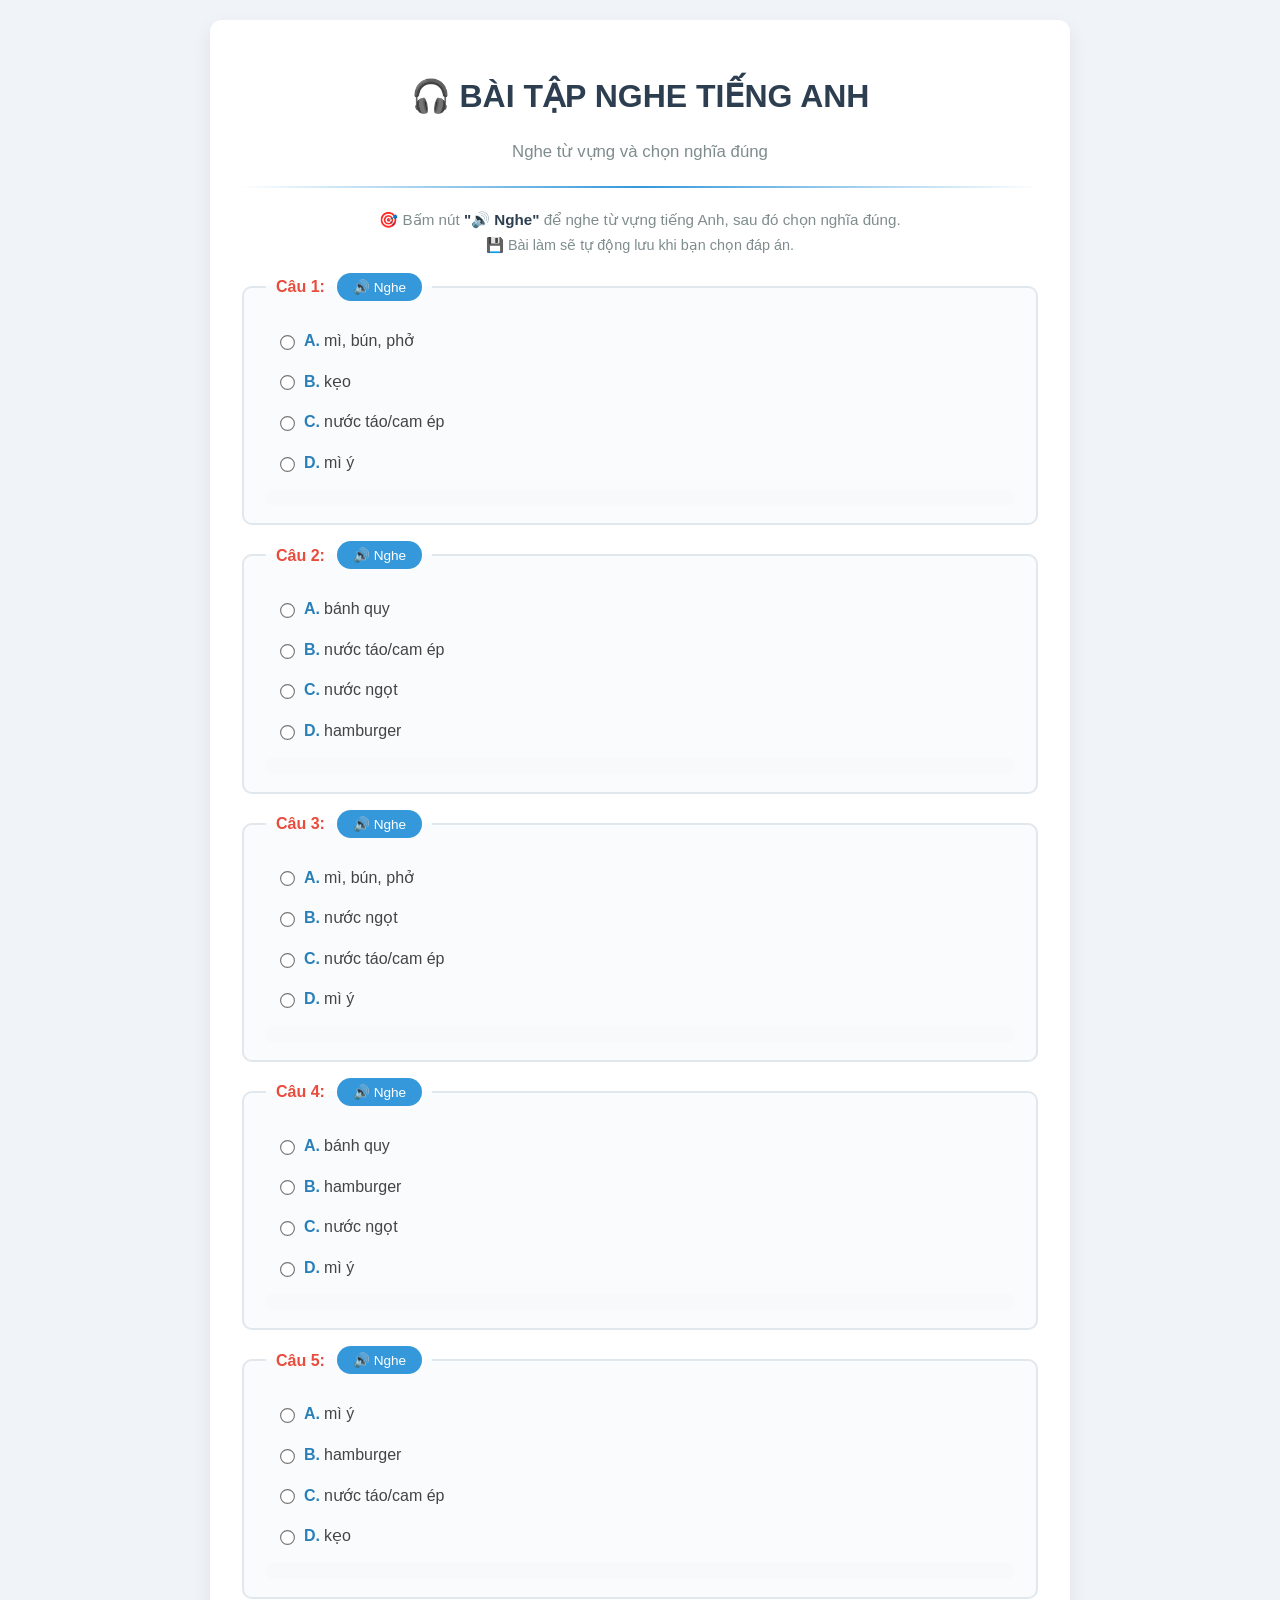
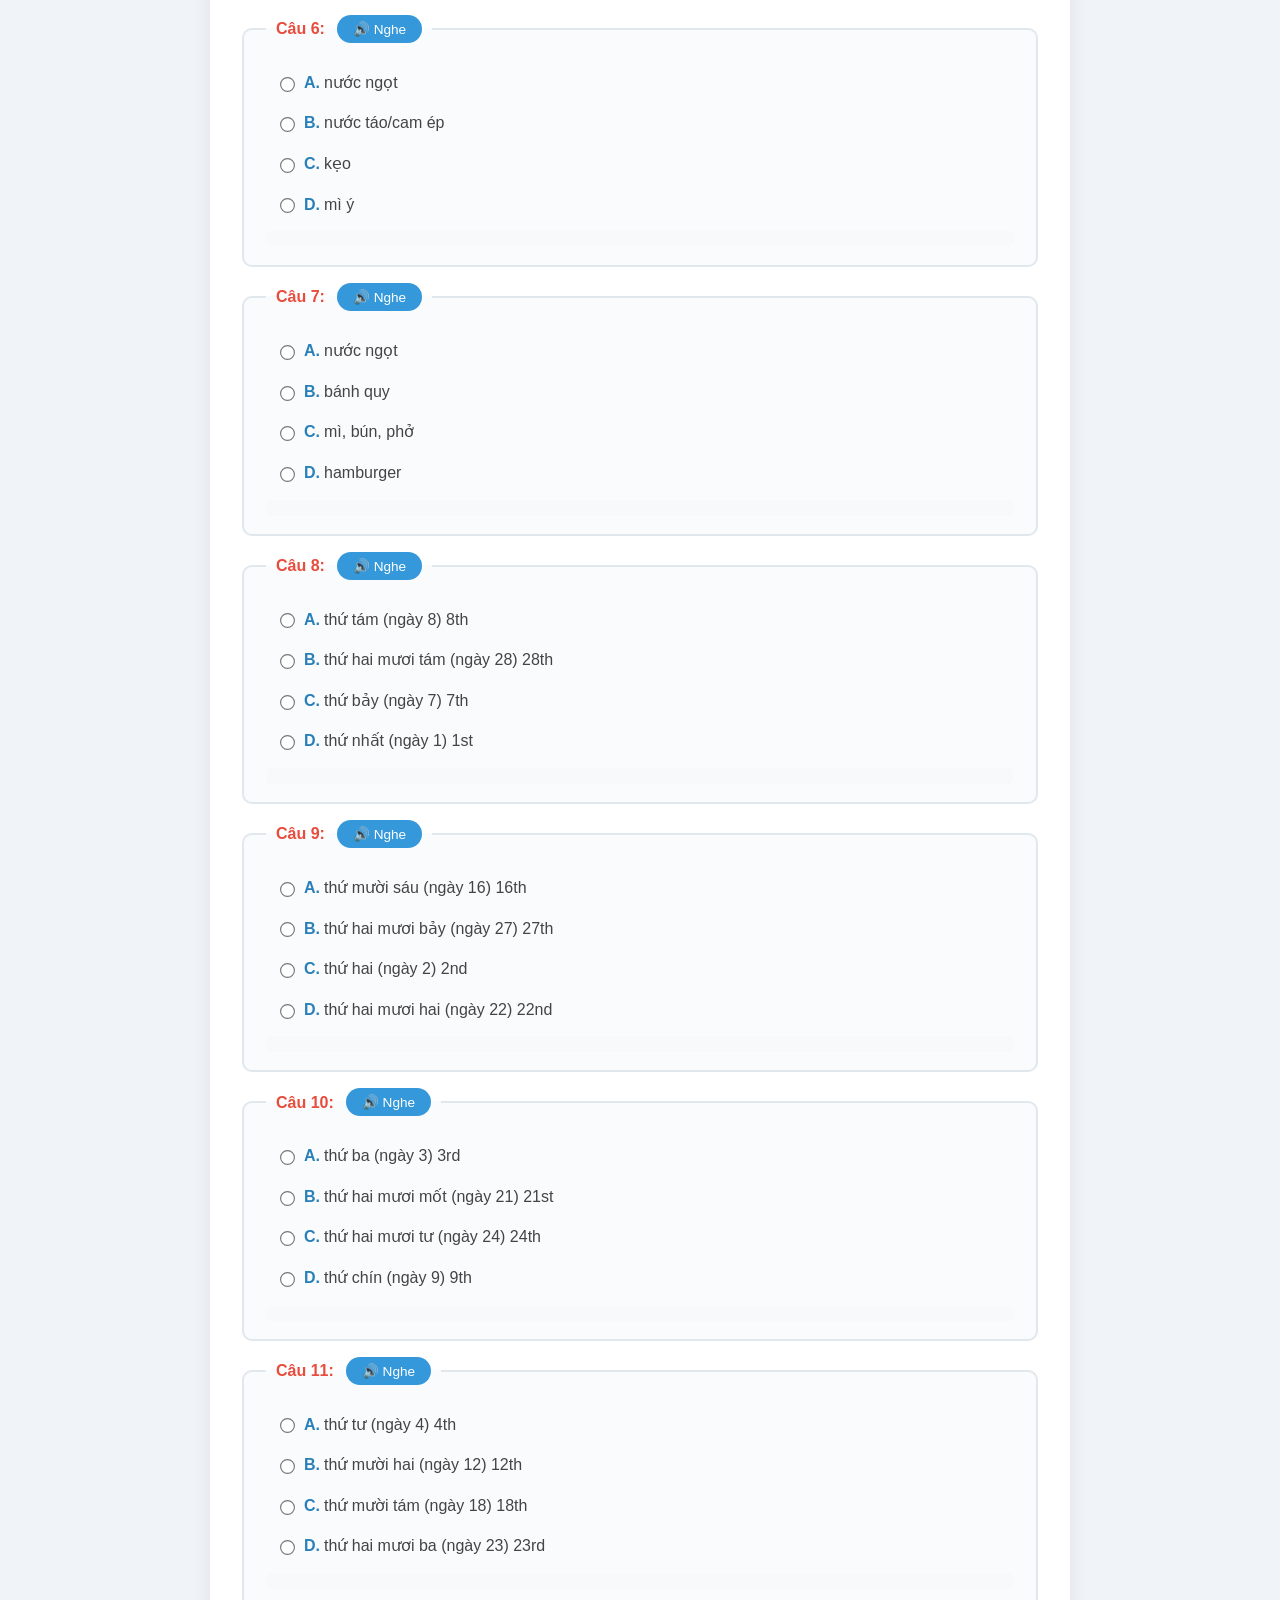
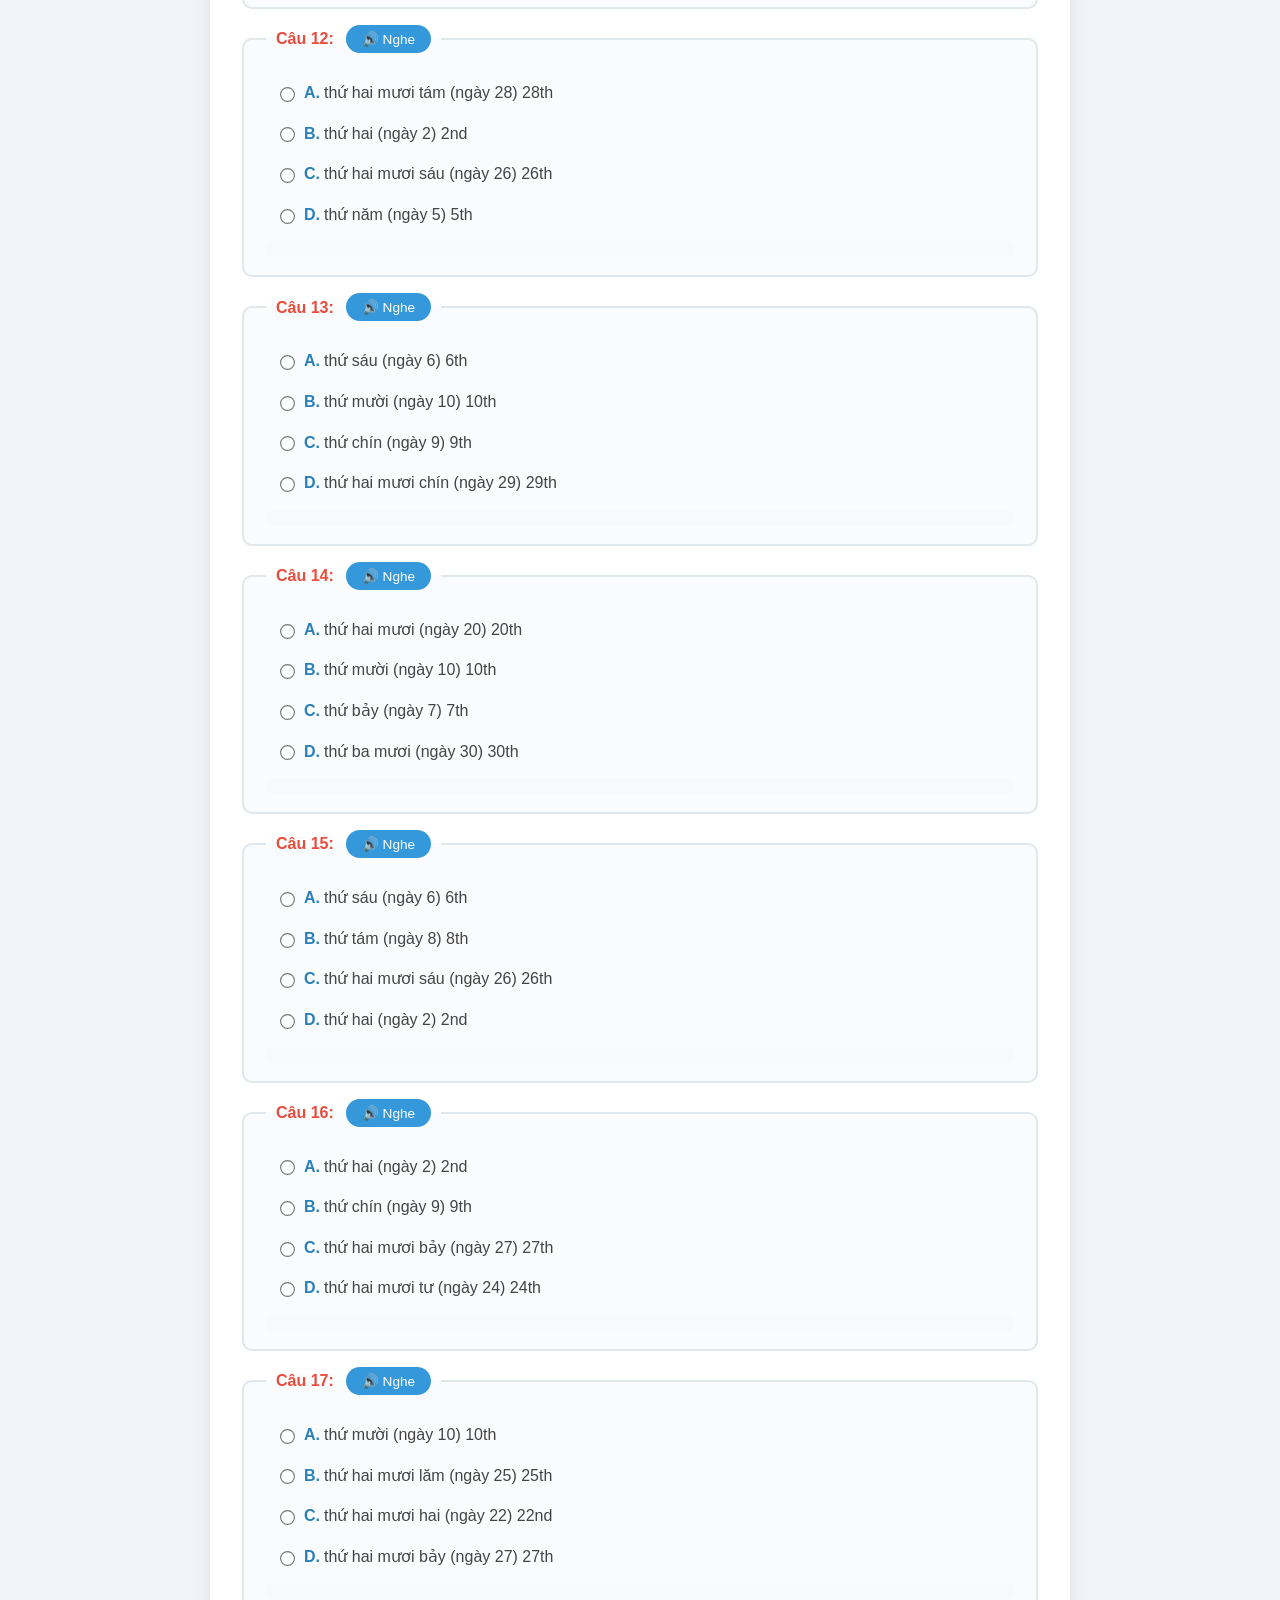
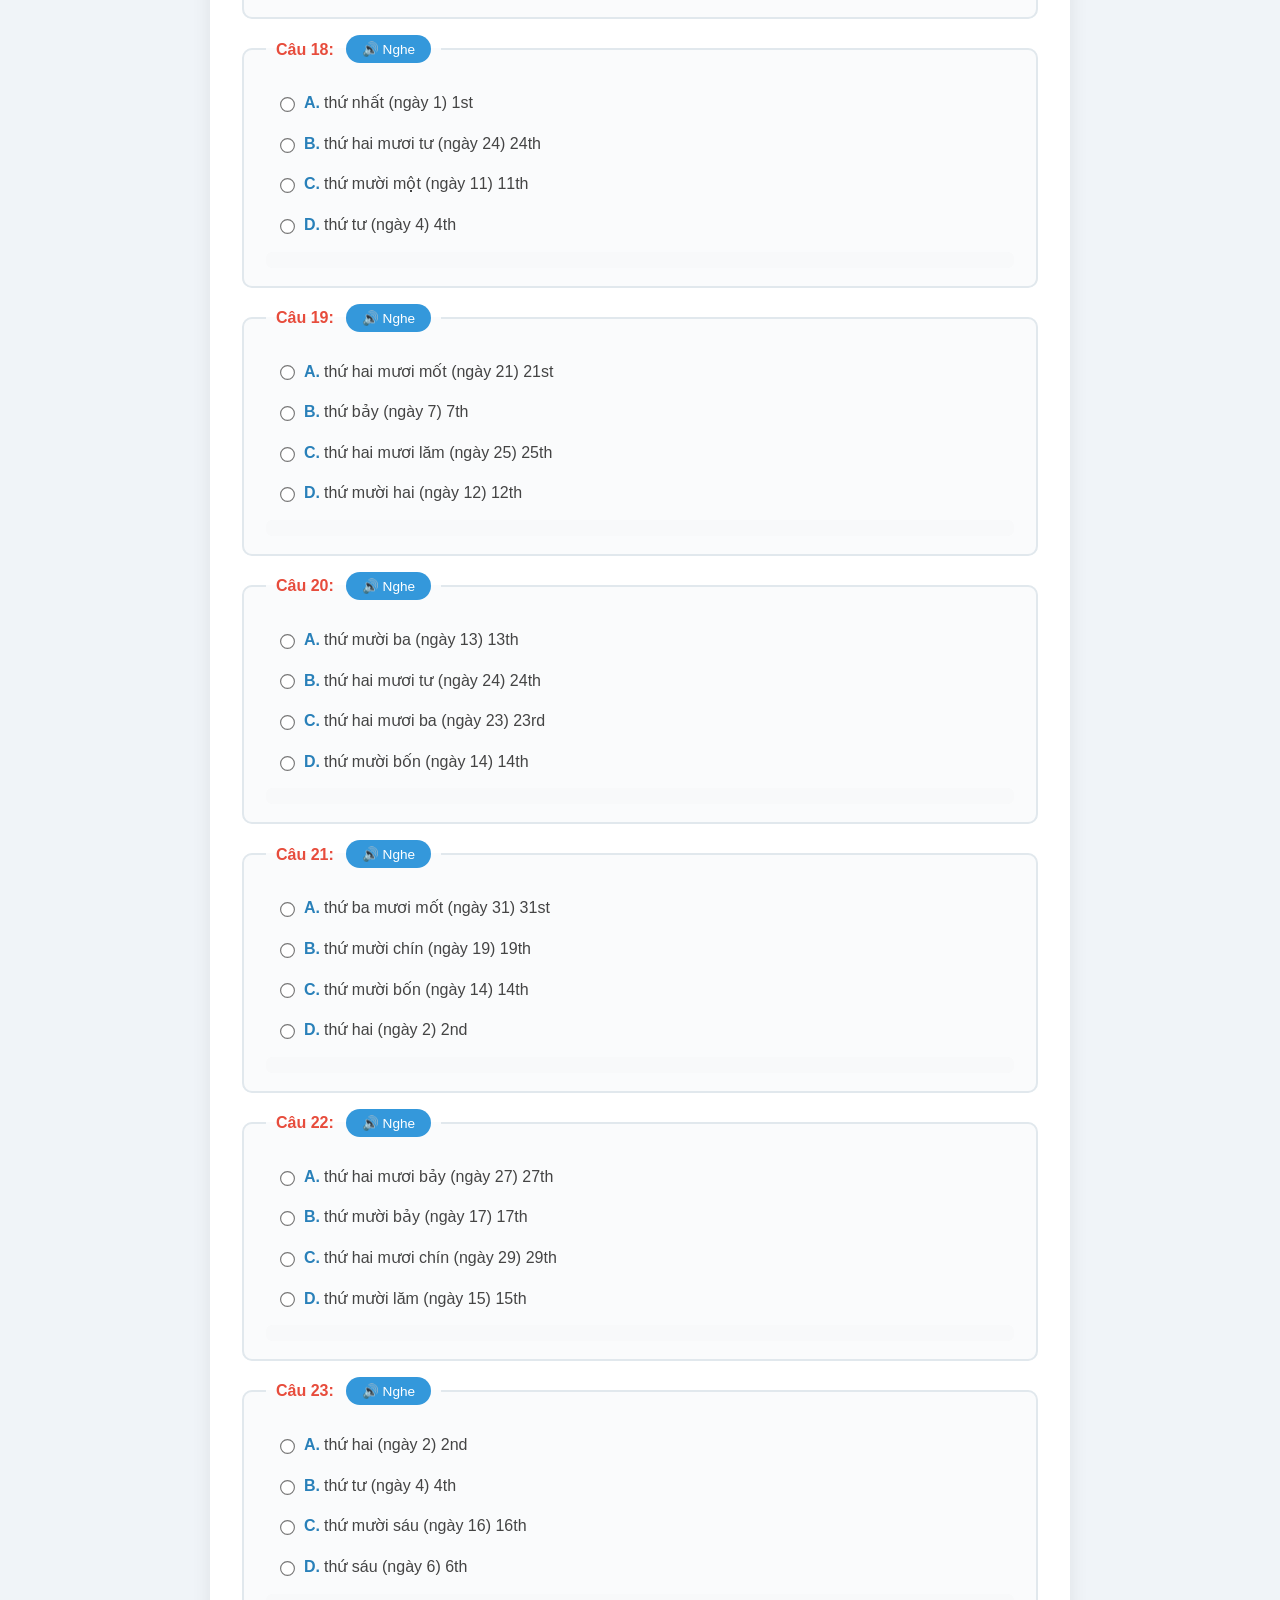
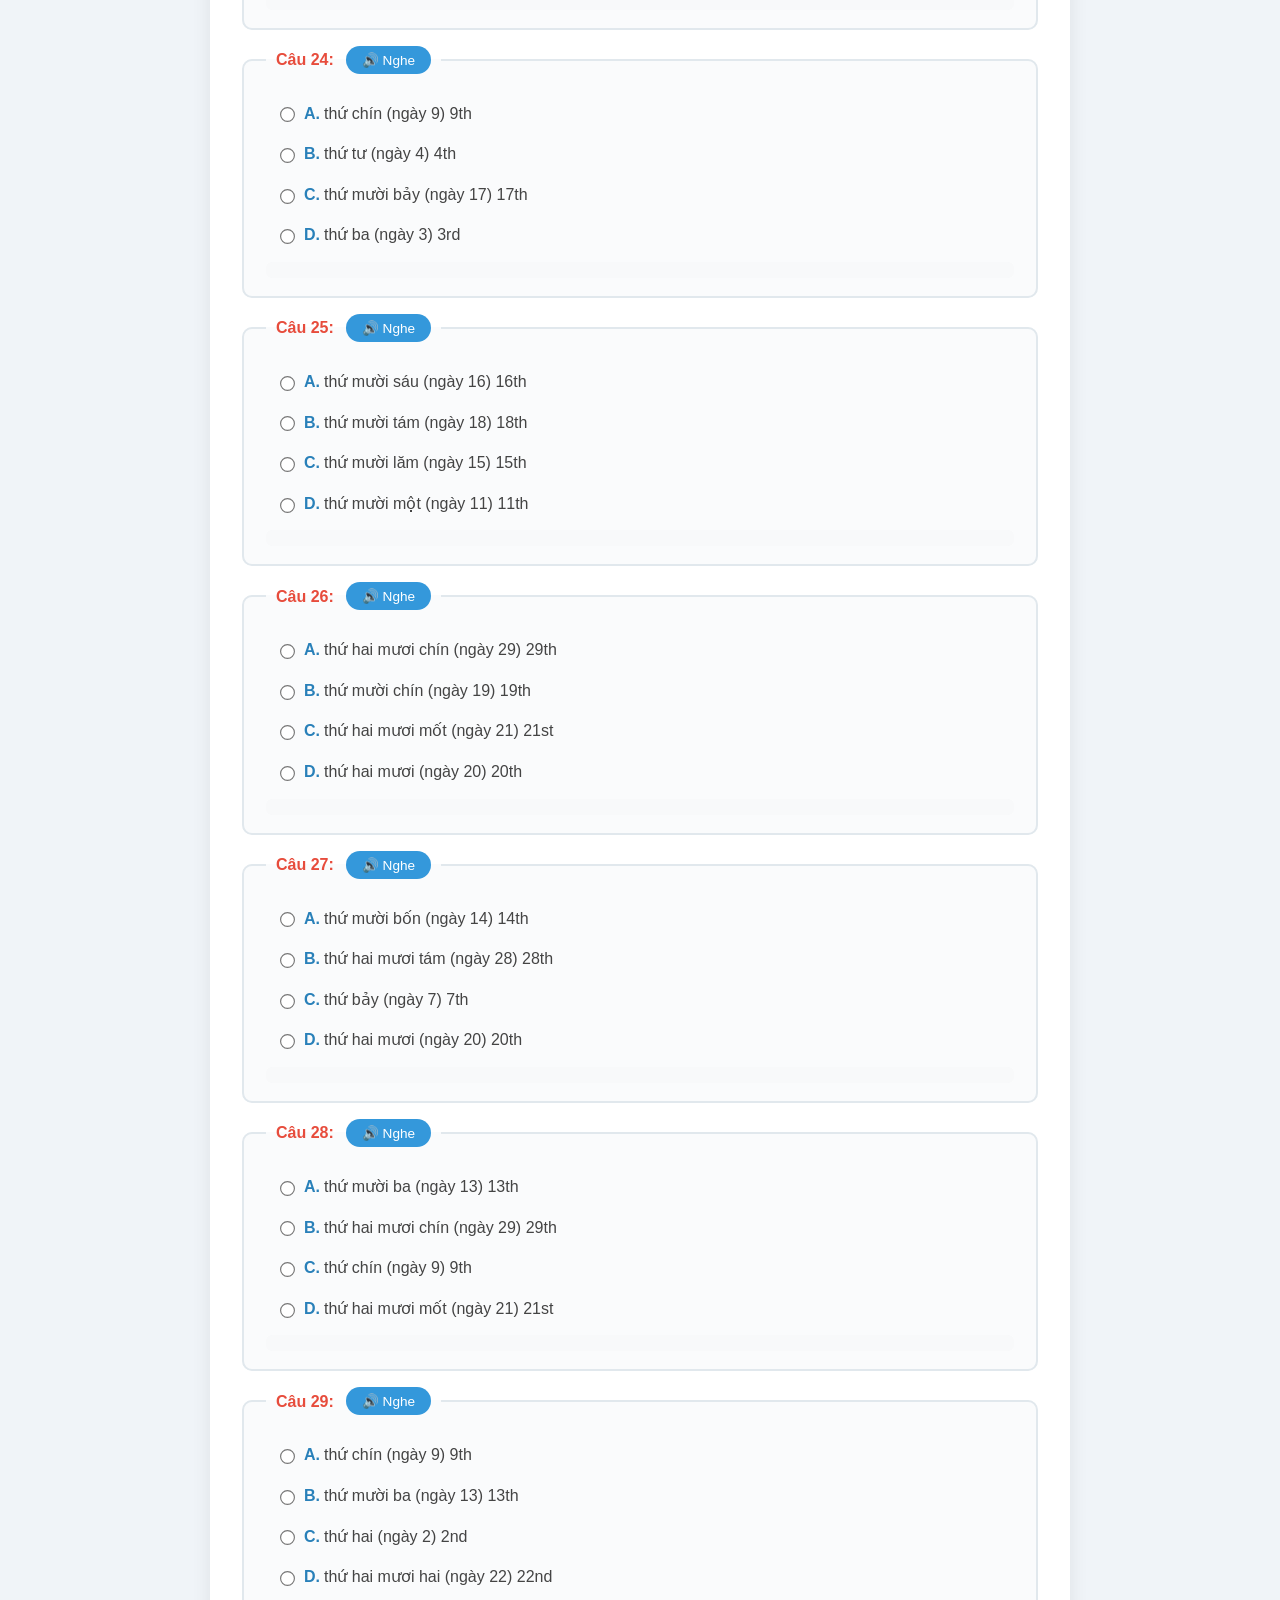
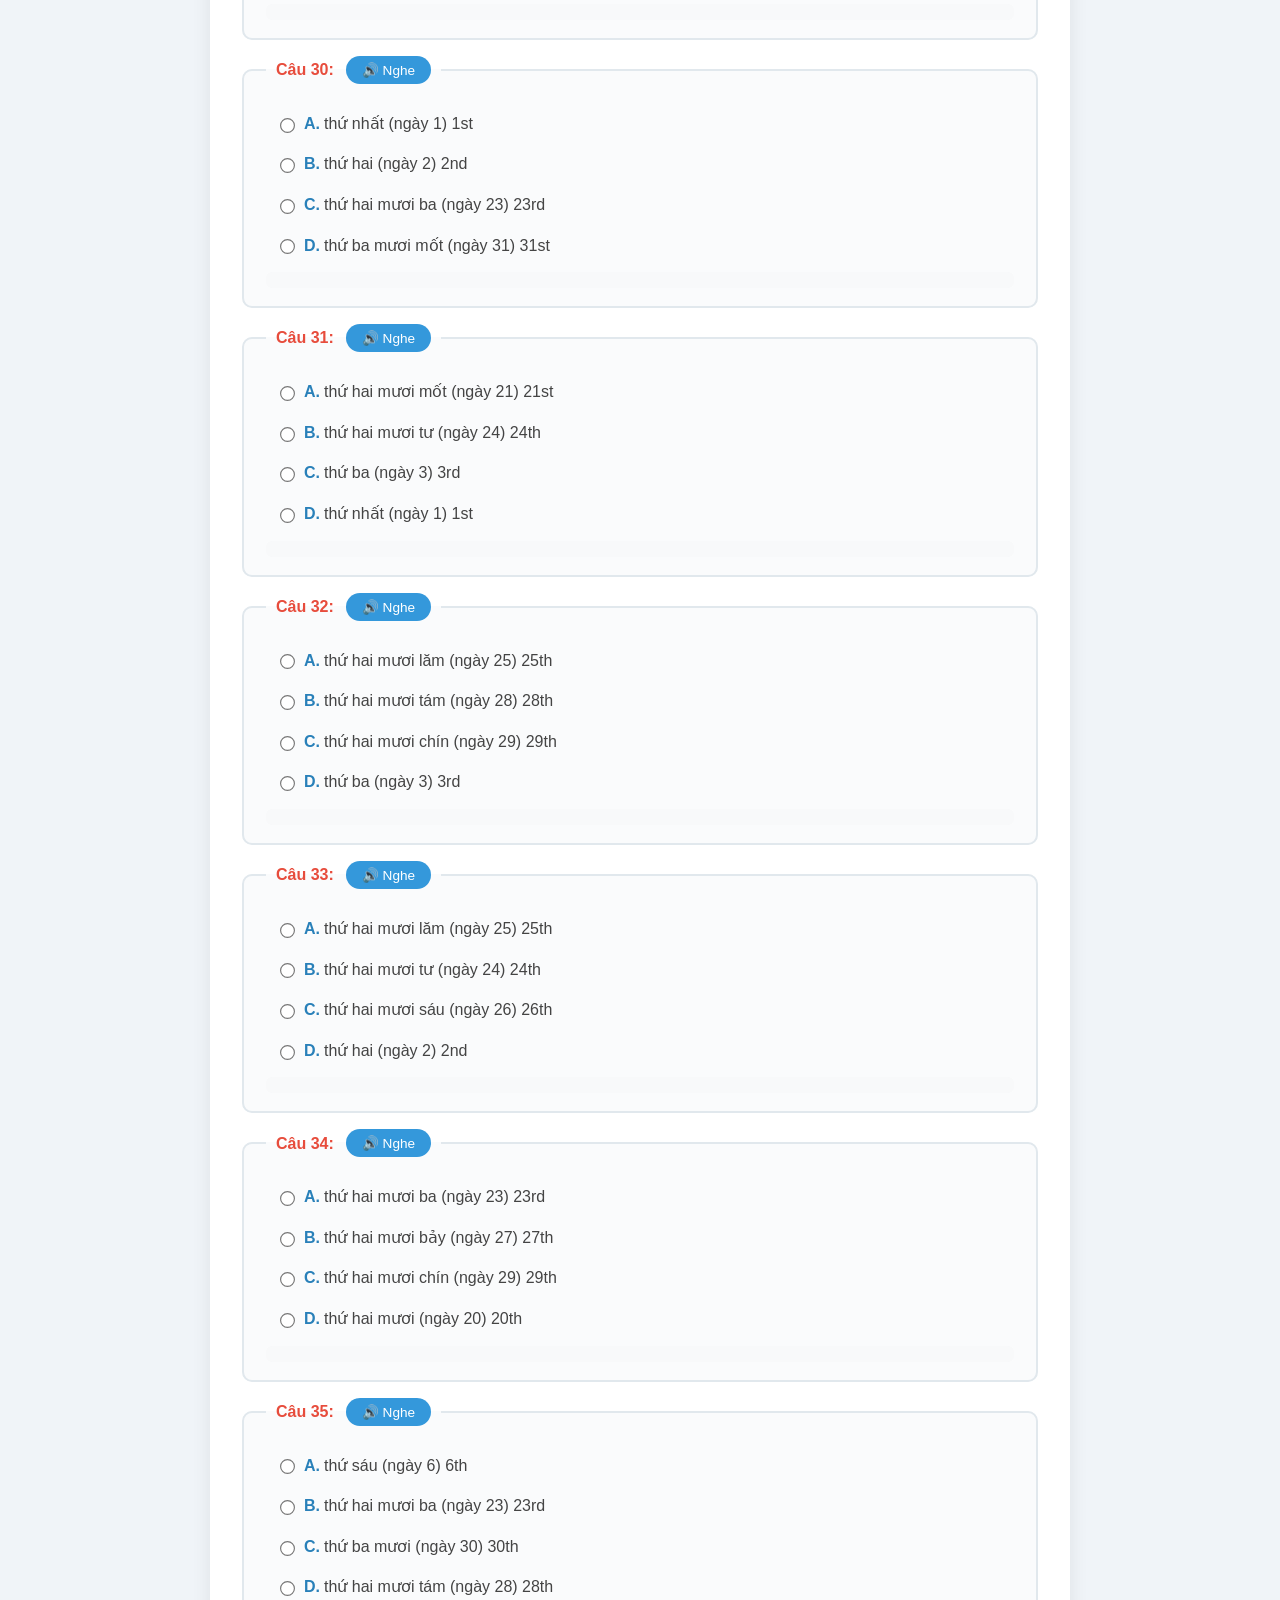
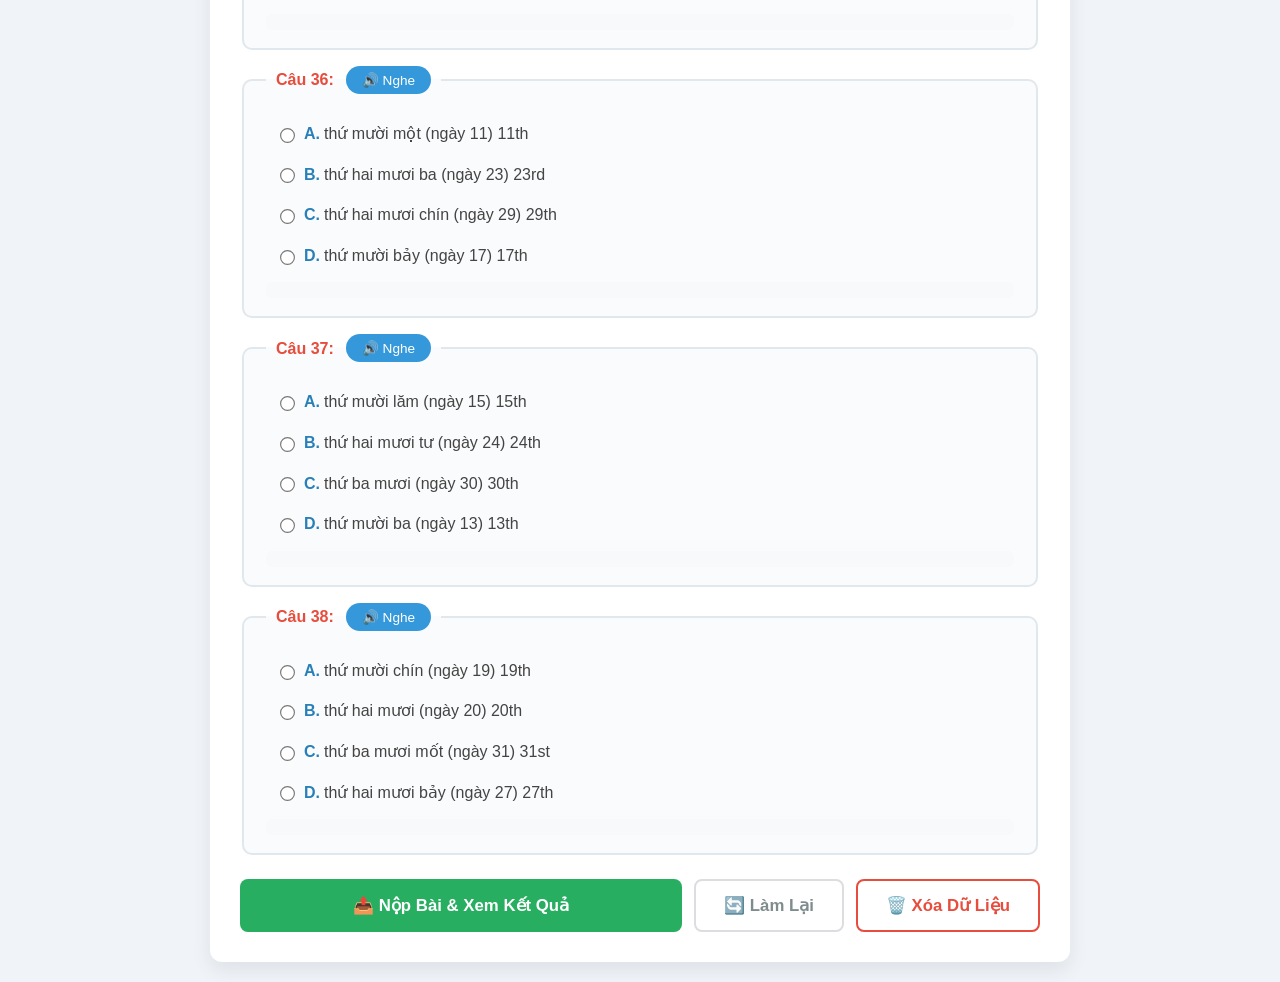
==== commit 80d9912d: "Update index.html" ====
--- a/index.html
+++ b/index.html
@@ -264,7 +264,7 @@
 
 <div class="container">
     <h1>🎧 BÀI TẬP NGHE TIẾNG ANH</h1>
-    <p class="subtitle">Nghe từ vựng và chọn đáp án đúng</p>
+    <p class="subtitle">Nghe từ vựng và chọn nghĩa đúng</p>
 
     <div id="savedNotice" class="saved-notice">
         💾 Đã khôi phục bài làm trước đó của bạn!
@@ -275,7 +275,7 @@
     <div class="progress-info">
         🎯 Bấm nút <b>"🔊 Nghe"</b> để nghe từ vựng tiếng Anh, sau đó chọn nghĩa đúng.
         <br>
-        <span style="color:#7f8c8d;font-size:0.9rem;">💾 Bài làm của bạn sẽ tự động được lưu khi bạn chọn đáp án.</span>
+        <span style="color:#7f8c8d;font-size:0.9rem;">💾 Bài làm sẽ tự động lưu khi bạn chọn đáp án.</span>
     </div>
 
     <form id="quizForm">
@@ -581,3 +581,472 @@
 
         <!-- ===== CÂU 24 ===== -->
         <fieldset id="group_24">
+            <legend>
+                <b>Câu 24:</b>
+                <button type="button" class="btn-play" onclick="speakWord('the seventeenth', this)">🔊 Nghe</button>
+            </legend>
+            <label><input type="radio" name="q24" value="0" onchange="saveProgress()"> <b>A.</b> thứ chín (ngày 9) 9th</label>
+            <label><input type="radio" name="q24" value="1" onchange="saveProgress()"> <b>B.</b> thứ tư (ngày 4) 4th</label>
+            <label><input type="radio" name="q24" value="2" onchange="saveProgress()"> <b>C.</b> thứ mười bảy (ngày 17) 17th</label>
+            <label><input type="radio" name="q24" value="3" onchange="saveProgress()"> <b>D.</b> thứ ba (ngày 3) 3rd</label>
+            <div class="feedback" id="feedback_24"></div>
+        </fieldset>
+
+        <!-- ===== CÂU 25 ===== -->
+        <fieldset id="group_25">
+            <legend>
+                <b>Câu 25:</b>
+                <button type="button" class="btn-play" onclick="speakWord('the eighteenth', this)">🔊 Nghe</button>
+            </legend>
+            <label><input type="radio" name="q25" value="0" onchange="saveProgress()"> <b>A.</b> thứ mười sáu (ngày 16) 16th</label>
+            <label><input type="radio" name="q25" value="1" onchange="saveProgress()"> <b>B.</b> thứ mười tám (ngày 18) 18th</label>
+            <label><input type="radio" name="q25" value="2" onchange="saveProgress()"> <b>C.</b> thứ mười lăm (ngày 15) 15th</label>
+            <label><input type="radio" name="q25" value="3" onchange="saveProgress()"> <b>D.</b> thứ mười một (ngày 11) 11th</label>
+            <div class="feedback" id="feedback_25"></div>
+        </fieldset>
+
+        <!-- ===== CÂU 26 ===== -->
+        <fieldset id="group_26">
+            <legend>
+                <b>Câu 26:</b>
+                <button type="button" class="btn-play" onclick="speakWord('the nineteenth', this)">🔊 Nghe</button>
+            </legend>
+            <label><input type="radio" name="q26" value="0" onchange="saveProgress()"> <b>A.</b> thứ hai mươi chín (ngày 29) 29th</label>
+            <label><input type="radio" name="q26" value="1" onchange="saveProgress()"> <b>B.</b> thứ mười chín (ngày 19) 19th</label>
+            <label><input type="radio" name="q26" value="2" onchange="saveProgress()"> <b>C.</b> thứ hai mươi mốt (ngày 21) 21st</label>
+            <label><input type="radio" name="q26" value="3" onchange="saveProgress()"> <b>D.</b> thứ hai mươi (ngày 20) 20th</label>
+            <div class="feedback" id="feedback_26"></div>
+        </fieldset>
+
+        <!-- ===== CÂU 27 ===== -->
+        <fieldset id="group_27">
+            <legend>
+                <b>Câu 27:</b>
+                <button type="button" class="btn-play" onclick="speakWord('the twentieth', this)">🔊 Nghe</button>
+            </legend>
+            <label><input type="radio" name="q27" value="0" onchange="saveProgress()"> <b>A.</b> thứ mười bốn (ngày 14) 14th</label>
+            <label><input type="radio" name="q27" value="1" onchange="saveProgress()"> <b>B.</b> thứ hai mươi tám (ngày 28) 28th</label>
+            <label><input type="radio" name="q27" value="2" onchange="saveProgress()"> <b>C.</b> thứ bảy (ngày 7) 7th</label>
+            <label><input type="radio" name="q27" value="3" onchange="saveProgress()"> <b>D.</b> thứ hai mươi (ngày 20) 20th</label>
+            <div class="feedback" id="feedback_27"></div>
+        </fieldset>
+
+        <!-- ===== CÂU 28 ===== -->
+        <fieldset id="group_28">
+            <legend>
+                <b>Câu 28:</b>
+                <button type="button" class="btn-play" onclick="speakWord('the twenty-first', this)">🔊 Nghe</button>
+            </legend>
+            <label><input type="radio" name="q28" value="0" onchange="saveProgress()"> <b>A.</b> thứ mười ba (ngày 13) 13th</label>
+            <label><input type="radio" name="q28" value="1" onchange="saveProgress()"> <b>B.</b> thứ hai mươi chín (ngày 29) 29th</label>
+            <label><input type="radio" name="q28" value="2" onchange="saveProgress()"> <b>C.</b> thứ chín (ngày 9) 9th</label>
+            <label><input type="radio" name="q28" value="3" onchange="saveProgress()"> <b>D.</b> thứ hai mươi mốt (ngày 21) 21st</label>
+            <div class="feedback" id="feedback_28"></div>
+        </fieldset>
+
+        <!-- ===== CÂU 29 ===== -->
+        <fieldset id="group_29">
+            <legend>
+                <b>Câu 29:</b>
+                <button type="button" class="btn-play" onclick="speakWord('the twenty-second', this)">🔊 Nghe</button>
+            </legend>
+            <label><input type="radio" name="q29" value="0" onchange="saveProgress()"> <b>A.</b> thứ chín (ngày 9) 9th</label>
+            <label><input type="radio" name="q29" value="1" onchange="saveProgress()"> <b>B.</b> thứ mười ba (ngày 13) 13th</label>
+            <label><input type="radio" name="q29" value="2" onchange="saveProgress()"> <b>C.</b> thứ hai (ngày 2) 2nd</label>
+            <label><input type="radio" name="q29" value="3" onchange="saveProgress()"> <b>D.</b> thứ hai mươi hai (ngày 22) 22nd</label>
+            <div class="feedback" id="feedback_29"></div>
+        </fieldset>
+
+        <!-- ===== CÂU 30 ===== -->
+        <fieldset id="group_30">
+            <legend>
+                <b>Câu 30:</b>
+                <button type="button" class="btn-play" onclick="speakWord('the twenty-third', this)">🔊 Nghe</button>
+            </legend>
+            <label><input type="radio" name="q30" value="0" onchange="saveProgress()"> <b>A.</b> thứ nhất (ngày 1) 1st</label>
+            <label><input type="radio" name="q30" value="1" onchange="saveProgress()"> <b>B.</b> thứ hai (ngày 2) 2nd</label>
+            <label><input type="radio" name="q30" value="2" onchange="saveProgress()"> <b>C.</b> thứ hai mươi ba (ngày 23) 23rd</label>
+            <label><input type="radio" name="q30" value="3" onchange="saveProgress()"> <b>D.</b> thứ ba mươi mốt (ngày 31) 31st</label>
+            <div class="feedback" id="feedback_30"></div>
+        </fieldset>
+
+        <!-- ===== CÂU 31 ===== -->
+        <fieldset id="group_31">
+            <legend>
+                <b>Câu 31:</b>
+                <button type="button" class="btn-play" onclick="speakWord('the twenty-fourth', this)">🔊 Nghe</button>
+            </legend>
+            <label><input type="radio" name="q31" value="0" onchange="saveProgress()"> <b>A.</b> thứ hai mươi mốt (ngày 21) 21st</label>
+            <label><input type="radio" name="q31" value="1" onchange="saveProgress()"> <b>B.</b> thứ hai mươi tư (ngày 24) 24th</label>
+            <label><input type="radio" name="q31" value="2" onchange="saveProgress()"> <b>C.</b> thứ ba (ngày 3) 3rd</label>
+            <label><input type="radio" name="q31" value="3" onchange="saveProgress()"> <b>D.</b> thứ nhất (ngày 1) 1st</label>
+            <div class="feedback" id="feedback_31"></div>
+        </fieldset>
+
+        <!-- ===== CÂU 32 ===== -->
+        <fieldset id="group_32">
+            <legend>
+                <b>Câu 32:</b>
+                <button type="button" class="btn-play" onclick="speakWord('the twenty-fifth', this)">🔊 Nghe</button>
+            </legend>
+            <label><input type="radio" name="q32" value="0" onchange="saveProgress()"> <b>A.</b> thứ hai mươi lăm (ngày 25) 25th</label>
+            <label><input type="radio" name="q32" value="1" onchange="saveProgress()"> <b>B.</b> thứ hai mươi tám (ngày 28) 28th</label>
+            <label><input type="radio" name="q32" value="2" onchange="saveProgress()"> <b>C.</b> thứ hai mươi chín (ngày 29) 29th</label>
+            <label><input type="radio" name="q32" value="3" onchange="saveProgress()"> <b>D.</b> thứ ba (ngày 3) 3rd</label>
+            <div class="feedback" id="feedback_32"></div>
+        </fieldset>
+
+        <!-- ===== CÂU 33 ===== -->
+        <fieldset id="group_33">
+            <legend>
+                <b>Câu 33:</b>
+                <button type="button" class="btn-play" onclick="speakWord('the twenty-sixth', this)">🔊 Nghe</button>
+            </legend>
+            <label><input type="radio" name="q33" value="0" onchange="saveProgress()"> <b>A.</b> thứ hai mươi lăm (ngày 25) 25th</label>
+            <label><input type="radio" name="q33" value="1" onchange="saveProgress()"> <b>B.</b> thứ hai mươi tư (ngày 24) 24th</label>
+            <label><input type="radio" name="q33" value="2" onchange="saveProgress()"> <b>C.</b> thứ hai mươi sáu (ngày 26) 26th</label>
+            <label><input type="radio" name="q33" value="3" onchange="saveProgress()"> <b>D.</b> thứ hai (ngày 2) 2nd</label>
+            <div class="feedback" id="feedback_33"></div>
+        </fieldset>
+
+        <!-- ===== CÂU 34 ===== -->
+        <fieldset id="group_34">
+            <legend>
+                <b>Câu 34:</b>
+                <button type="button" class="btn-play" onclick="speakWord('the twenty-seventh', this)">🔊 Nghe</button>
+            </legend>
+            <label><input type="radio" name="q34" value="0" onchange="saveProgress()"> <b>A.</b> thứ hai mươi ba (ngày 23) 23rd</label>
+            <label><input type="radio" name="q34" value="1" onchange="saveProgress()"> <b>B.</b> thứ hai mươi bảy (ngày 27) 27th</label>
+            <label><input type="radio" name="q34" value="2" onchange="saveProgress()"> <b>C.</b> thứ hai mươi chín (ngày 29) 29th</label>
+            <label><input type="radio" name="q34" value="3" onchange="saveProgress()"> <b>D.</b> thứ hai mươi (ngày 20) 20th</label>
+            <div class="feedback" id="feedback_34"></div>
+        </fieldset>
+
+        <!-- ===== CÂU 35 ===== -->
+        <fieldset id="group_35">
+            <legend>
+                <b>Câu 35:</b>
+                <button type="button" class="btn-play" onclick="speakWord('the twenty-eighth', this)">🔊 Nghe</button>
+            </legend>
+            <label><input type="radio" name="q35" value="0" onchange="saveProgress()"> <b>A.</b> thứ sáu (ngày 6) 6th</label>
+            <label><input type="radio" name="q35" value="1" onchange="saveProgress()"> <b>B.</b> thứ hai mươi ba (ngày 23) 23rd</label>
+            <label><input type="radio" name="q35" value="2" onchange="saveProgress()"> <b>C.</b> thứ ba mươi (ngày 30) 30th</label>
+            <label><input type="radio" name="q35" value="3" onchange="saveProgress()"> <b>D.</b> thứ hai mươi tám (ngày 28) 28th</label>
+            <div class="feedback" id="feedback_35"></div>
+        </fieldset>
+
+        <!-- ===== CÂU 36 ===== -->
+        <fieldset id="group_36">
+            <legend>
+                <b>Câu 36:</b>
+                <button type="button" class="btn-play" onclick="speakWord('the twenty-ninth', this)">🔊 Nghe</button>
+            </legend>
+            <label><input type="radio" name="q36" value="0" onchange="saveProgress()"> <b>A.</b> thứ mười một (ngày 11) 11th</label>
+            <label><input type="radio" name="q36" value="1" onchange="saveProgress()"> <b>B.</b> thứ hai mươi ba (ngày 23) 23rd</label>
+            <label><input type="radio" name="q36" value="2" onchange="saveProgress()"> <b>C.</b> thứ hai mươi chín (ngày 29) 29th</label>
+            <label><input type="radio" name="q36" value="3" onchange="saveProgress()"> <b>D.</b> thứ mười bảy (ngày 17) 17th</label>
+            <div class="feedback" id="feedback_36"></div>
+        </fieldset>
+
+        <!-- ===== CÂU 37 ===== -->
+        <fieldset id="group_37">
+            <legend>
+                <b>Câu 37:</b>
+                <button type="button" class="btn-play" onclick="speakWord('the thirtieth', this)">🔊 Nghe</button>
+            </legend>
+            <label><input type="radio" name="q37" value="0" onchange="saveProgress()"> <b>A.</b> thứ mười lăm (ngày 15) 15th</label>
+            <label><input type="radio" name="q37" value="1" onchange="saveProgress()"> <b>B.</b> thứ hai mươi tư (ngày 24) 24th</label>
+            <label><input type="radio" name="q37" value="2" onchange="saveProgress()"> <b>C.</b> thứ ba mươi (ngày 30) 30th</label>
+            <label><input type="radio" name="q37" value="3" onchange="saveProgress()"> <b>D.</b> thứ mười ba (ngày 13) 13th</label>
+            <div class="feedback" id="feedback_37"></div>
+        </fieldset>
+
+        <!-- ===== CÂU 38 ===== -->
+        <fieldset id="group_38">
+            <legend>
+                <b>Câu 38:</b>
+                <button type="button" class="btn-play" onclick="speakWord('the thirty-first', this)">🔊 Nghe</button>
+            </legend>
+            <label><input type="radio" name="q38" value="0" onchange="saveProgress()"> <b>A.</b> thứ mười chín (ngày 19) 19th</label>
+            <label><input type="radio" name="q38" value="1" onchange="saveProgress()"> <b>B.</b> thứ hai mươi (ngày 20) 20th</label>
+            <label><input type="radio" name="q38" value="2" onchange="saveProgress()"> <b>C.</b> thứ ba mươi mốt (ngày 31) 31st</label>
+            <label><input type="radio" name="q38" value="3" onchange="saveProgress()"> <b>D.</b> thứ hai mươi bảy (ngày 27) 27th</label>
+            <div class="feedback" id="feedback_38"></div>
+        </fieldset>
+
+        <div class="btn-group">
+            <button type="button" class="btn-submit" onclick="checkAnswers()">📤 Nộp Bài & Xem Kết Quả</button>
+            <button type="button" class="btn-reset" onclick="resetForm()">🔄 Làm Lại</button>
+            <button type="button" class="btn-clear" onclick="clearAllData()">🗑️ Xóa Dữ Liệu</button>
+        </div>
+    </form>
+
+    <div id="resultSummary"></div>
+</div>
+
+<script>
+    // ============================================
+    // ĐÁP ÁN
+    // ============================================
+    const answerKey = {
+        "1": {"ans": 0, "letter": "A", "text": "mì, bún, phở"},
+        "2": {"ans": 3, "letter": "D", "text": "hamburger"},
+        "3": {"ans": 3, "letter": "D", "text": "mì ý"},
+        "4": {"ans": 2, "letter": "C", "text": "nước ngọt"},
+        "5": {"ans": 2, "letter": "C", "text": "nước táo/cam ép"},
+        "6": {"ans": 2, "letter": "C", "text": "kẹo"},
+        "7": {"ans": 1, "letter": "B", "text": "bánh quy"},
+        "8": {"ans": 3, "letter": "D", "text": "thứ nhất (ngày 1) 1st"},
+        "9": {"ans": 2, "letter": "C", "text": "thứ hai (ngày 2) 2nd"},
+        "10": {"ans": 0, "letter": "A", "text": "thứ ba (ngày 3) 3rd"},
+        "11": {"ans": 0, "letter": "A", "text": "thứ tư (ngày 4) 4th"},
+        "12": {"ans": 3, "letter": "D", "text": "thứ năm (ngày 5) 5th"},
+        "13": {"ans": 0, "letter": "A", "text": "thứ sáu (ngày 6) 6th"},
+        "14": {"ans": 2, "letter": "C", "text": "thứ bảy (ngày 7) 7th"},
+        "15": {"ans": 1, "letter": "B", "text": "thứ tám (ngày 8) 8th"},
+        "16": {"ans": 1, "letter": "B", "text": "thứ chín (ngày 9) 9th"},
+        "17": {"ans": 0, "letter": "A", "text": "thứ mười (ngày 10) 10th"},
+        "18": {"ans": 2, "letter": "C", "text": "thứ mười một (ngày 11) 11th"},
+        "19": {"ans": 3, "letter": "D", "text": "thứ mười hai (ngày 12) 12th"},
+        "20": {"ans": 0, "letter": "A", "text": "thứ mười ba (ngày 13) 13th"},
+        "21": {"ans": 2, "letter": "C", "text": "thứ mười bốn (ngày 14) 14th"},
+        "22": {"ans": 3, "letter": "D", "text": "thứ mười lăm (ngày 15) 15th"},
+        "23": {"ans": 2, "letter": "C", "text": "thứ mười sáu (ngày 16) 16th"},
+        "24": {"ans": 2, "letter": "C", "text": "thứ mười bảy (ngày 17) 17th"},
+        "25": {"ans": 1, "letter": "B", "text": "thứ mười tám (ngày 18) 18th"},
+        "26": {"ans": 1, "letter": "B", "text": "thứ mười chín (ngày 19) 19th"},
+        "27": {"ans": 3, "letter": "D", "text": "thứ hai mươi (ngày 20) 20th"},
+        "28": {"ans": 3, "letter": "D", "text": "thứ hai mươi mốt (ngày 21) 21st"},
+        "29": {"ans": 3, "letter": "D", "text": "thứ hai mươi hai (ngày 22) 22nd"},
+        "30": {"ans": 2, "letter": "C", "text": "thứ hai mươi ba (ngày 23) 23rd"},
+        "31": {"ans": 1, "letter": "B", "text": "thứ hai mươi tư (ngày 24) 24th"},
+        "32": {"ans": 0, "letter": "A", "text": "thứ hai mươi lăm (ngày 25) 25th"},
+        "33": {"ans": 2, "letter": "C", "text": "thứ hai mươi sáu (ngày 26) 26th"},
+        "34": {"ans": 1, "letter": "B", "text": "thứ hai mươi bảy (ngày 27) 27th"},
+        "35": {"ans": 3, "letter": "D", "text": "thứ hai mươi tám (ngày 28) 28th"},
+        "36": {"ans": 2, "letter": "C", "text": "thứ hai mươi chín (ngày 29) 29th"},
+        "37": {"ans": 2, "letter": "C", "text": "thứ ba mươi (ngày 30) 30th"},
+        "38": {"ans": 2, "letter": "C", "text": "thứ ba mươi mốt (ngày 31) 31st"}
+    };
+    const totalQuestions = 38;
+
+    // ============================================
+    // PHÁT ÂM BẰNG TEXT-TO-SPEECH (ĐÃ FIX LỖI)
+    // ============================================
+    function speakWord(word, button) {
+        // Kiểm tra trình duyệt hỗ trợ
+        if (!window.speechSynthesis) {
+            alert('⚠️ Trình duyệt của bạn không hỗ trợ đọc văn bản!\nVui lòng dùng Chrome, Edge hoặc Safari.');
+            return;
+        }
+
+        // Hủy phát âm đang chạy để tránh chồng chéo
+        window.speechSynthesis.cancel();
+
+        // Tạo đối tượng phát âm
+        const utterance = new SpeechSynthesisUtterance(word);
+        utterance.lang = 'en-US';
+        utterance.rate = 0.85;
+        utterance.pitch = 1.0;
+        utterance.volume = 1;
+
+        // Tìm giọng đọc tiếng Anh
+        let voices = window.speechSynthesis.getVoices();
+        let englishVoice = voices.find(v => v.lang.startsWith('en'));
+        
+        if (englishVoice) {
+            utterance.voice = englishVoice;
+        } else {
+            // Nếu chưa load kịp, đợi sự kiện
+            window.speechSynthesis.onvoiceschanged = function() {
+                const newVoices = window.speechSynthesis.getVoices();
+                const newVoice = newVoices.find(v => v.lang.startsWith('en'));
+                if (newVoice) {
+                    utterance.voice = newVoice;
+                }
+                window.speechSynthesis.speak(utterance);
+            };
+            // Nếu đã có voices nhưng chưa tìm thấy, vẫn phát với giọng mặc định
+            if (voices.length > 0) {
+                window.speechSynthesis.speak(utterance);
+            }
+            return;
+        }
+
+        // Hiệu ứng nút
+        if (button) {
+            const originalText = button.textContent;
+            button.textContent = '⏳ Đang phát...';
+            button.classList.add('playing');
+            
+            utterance.onend = function() {
+                button.textContent = '🔊 Nghe lại';
+                button.classList.remove('playing');
+            };
+            utterance.onerror = function(e) {
+                console.warn('Lỗi phát âm:', e);
+                button.textContent = '🔊 Nghe lại';
+                button.classList.remove('playing');
+                // Thử phát lại với giọng mặc định
+                try {
+                    const fallback = new SpeechSynthesisUtterance(word);
+                    fallback.lang = 'en-US';
+                    window.speechSynthesis.speak(fallback);
+                } catch (err) {
+                    alert('⚠️ Không thể phát âm! Vui lòng kiểm tra âm thanh.');
+                }
+            };
+        }
+
+        // Phát âm
+        window.speechSynthesis.speak(utterance);
+    }
+
+    // Preload voices khi trang load
+    if (window.speechSynthesis) {
+        window.speechSynthesis.getVoices();
+        window.speechSynthesis.onvoiceschanged = function() {
+            window.speechSynthesis.getVoices();
+        };
+    }
+
+    // ============================================
+    // LƯU BÀI LÀM VÀO LOCALSTORAGE
+    // ============================================
+    function saveProgress() {
+        const answers = {};
+        for (let i = 1; i <= totalQuestions; i++) {
+            const selected = document.querySelector(`input[name="q${i}"]:checked`);
+            answers[`q${i}`] = selected ? selected.value : null;
+            
+            const group = document.getElementById(`group_${i}`);
+            if (selected) {
+                group.classList.add('answered');
+            } else {
+                group.classList.remove('answered');
+            }
+        }
+        localStorage.setItem('quiz_answers', JSON.stringify(answers));
+    }
+
+    // ============================================
+    // KHÔI PHỤC BÀI LÀM TỪ LOCALSTORAGE
+    // ============================================
+    function loadProgress() {
+        const saved = localStorage.getItem('quiz_answers');
+        if (!saved) return;
+        
+        const answers = JSON.parse(saved);
+        let restoredCount = 0;
+        
+        for (let i = 1; i <= totalQuestions; i++) {
+            const value = answers[`q${i}`];
+            if (value !== null && value !== undefined) {
+                const radio = document.querySelector(`input[name="q${i}"][value="${value}"]`);
+                if (radio) {
+                    radio.checked = true;
+                    restoredCount++;
+                    document.getElementById(`group_${i}`).classList.add('answered');
+                }
+            }
+        }
+        
+        if (restoredCount > 0) {
+            const notice = document.getElementById('savedNotice');
+            notice.style.display = 'block';
+            notice.textContent = `💾 Đã khôi phục ${restoredCount} câu trả lời trước đó!`;
+            setTimeout(() => {
+                notice.style.display = 'none';
+            }, 3000);
+        }
+    }
+
+    // ============================================
+    // KIỂM TRA BÀI
+    // ============================================
+    function checkAnswers() {
+        let score = 0;
+        let answeredCount = 0;
+
+        for (let i = 1; i <= totalQuestions; i++) {
+            const selected = document.querySelector(`input[name="q${i}"]:checked`);
+            const feedbackDiv = document.getElementById(`feedback_${i}`);
+            const correctInfo = answerKey[i];
+
+            if (selected) {
+                answeredCount++;
+                const userAns = parseInt(selected.value);
+                if (userAns === correctInfo.ans) {
+                    score++;
+                    feedbackDiv.innerHTML = `<span class="correct">✓ Chính xác!</span>`;
+                } else {
+                    feedbackDiv.innerHTML = `<span class="wrong">✗ Chưa chính xác.</span> Đáp án đúng là <b>${correctInfo.letter}</b> (${correctInfo.text})`;
+                }
+            } else {
+                feedbackDiv.innerHTML = `<span class="empty">! Chưa trả lời.</span> Đáp án đúng là <b>${correctInfo.letter}</b> (${correctInfo.text})`;
+            }
+        }
+
+        const resultDiv = document.getElementById('resultSummary');
+        resultDiv.style.display = 'block';
+        resultDiv.innerHTML = `
+            <h2>📊 KẾT QUẢ BÀI LÀM</h2>
+            <p><b>Số câu đã làm:</b> ${answeredCount} / ${totalQuestions}</p>
+            <p><b>Số câu trả lời đúng:</b> <span class="score">${score} / ${totalQuestions}</span> (${Math.round((score/totalQuestions)*100)}%)</p>
+        `;
+    }
+
+    // ============================================
+    // LÀM LẠI
+    // ============================================
+    function resetForm() {
+        if (!confirm('Bạn có chắc muốn làm lại từ đầu?')) return;
+        
+        document.getElementById('quizForm').reset();
+        for (let i = 1; i <= totalQuestions; i++) {
+            document.getElementById(`feedback_${i}`).innerHTML = '';
+            document.getElementById(`group_${i}`).classList.remove('answered');
+        }
+        document.getElementById('resultSummary').style.display = 'none';
+        document.getElementById('resultSummary').innerHTML = '';
+        localStorage.removeItem('quiz_answers');
+        
+        const notice = document.getElementById('savedNotice');
+        notice.style.display = 'block';
+        notice.textContent = '🔄 Đã xóa tất cả dữ liệu!';
+        setTimeout(() => {
+            notice.style.display = 'none';
+        }, 2000);
+    }
+
+    // ============================================
+    // XÓA DỮ LIỆU LƯU TRỮ
+    // ============================================
+    function clearAllData() {
+        if (!confirm('Xóa dữ liệu đã lưu? Bài làm trên màn hình vẫn giữ nguyên!')) return;
+        localStorage.removeItem('quiz_answers');
+        const notice = document.getElementById('savedNotice');
+        notice.style.display = 'block';
+        notice.textContent = '🗑️ Đã xóa dữ liệu lưu trữ!';
+        setTimeout(() => {
+            notice.style.display = 'none';
+        }, 2000);
+    }
+
+    // ============================================
+    // TỰ ĐỘNG LƯU KHI RỜI TRANG
+    // ============================================
+    window.addEventListener('beforeunload', function() {
+        saveProgress();
+    });
+
+    // ============================================
+    // KHỞI TẠO
+    // ============================================
+    window.onload = function() {
+        loadProgress();
+    };
+</script>
+
+</body>
+</html>
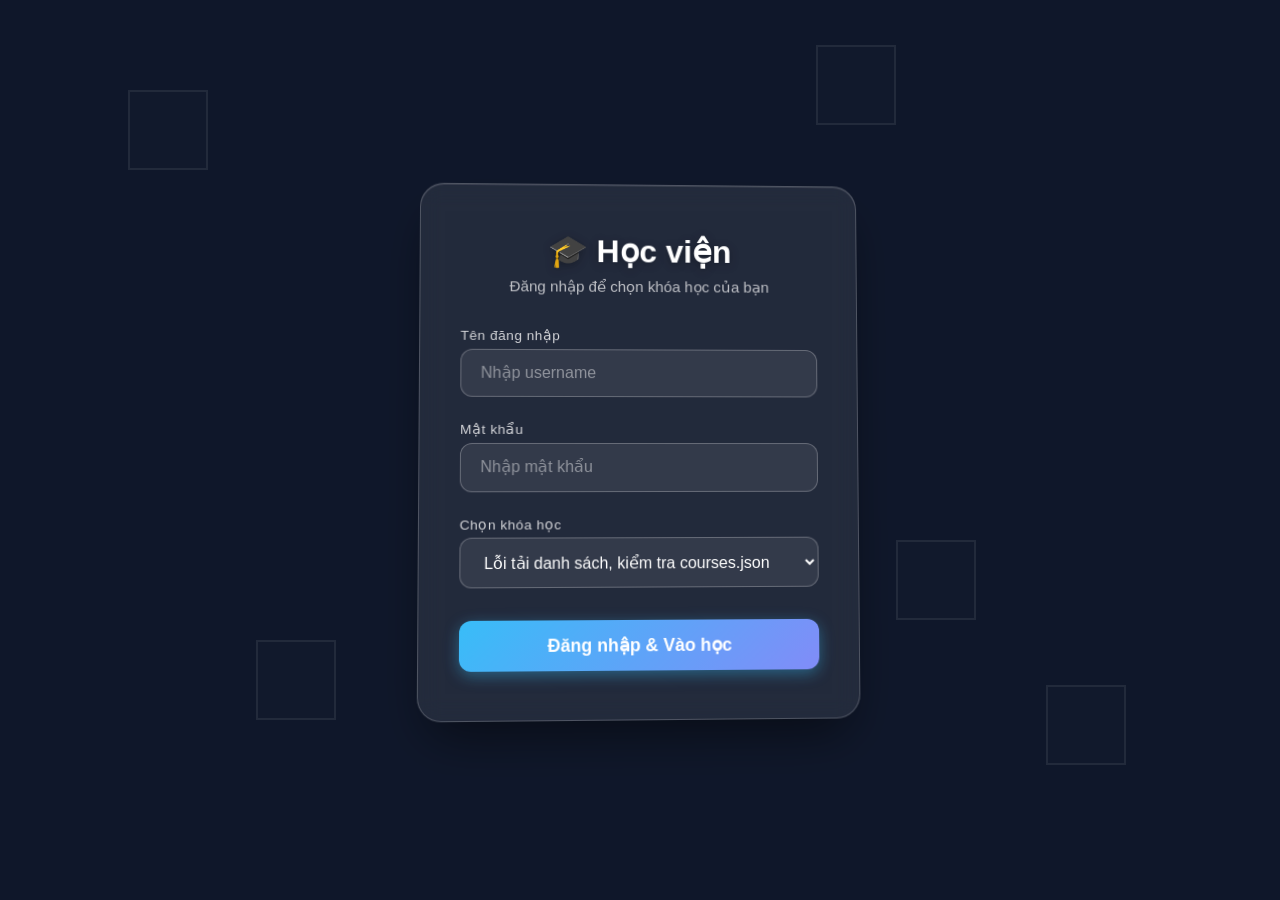
==== commit 5981e106: "Update index.html" ====
--- a/index.html
+++ b/index.html
@@ -1,1052 +1,247 @@
 <!DOCTYPE html>
 <html lang="vi">
 <head>
-    <meta charset="UTF-8">
-    <meta name="viewport" content="width=device-width, initial-scale=1.0">
-    <title>Bài Tập Nghe Tiếng Anh - Chọn Từ Đúng</title>
-    <style>
-        body {
-            font-family: 'Segoe UI', Tahoma, Geneva, Verdana, sans-serif;
-            background: #f0f4f8;
-            color: #333;
-            margin: 0;
-            padding: 20px;
-            line-height: 1.6;
-        }
-
-        .container {
-            max-width: 800px;
-            margin: 0 auto;
-            background: #fff;
-            padding: 30px;
-            border-radius: 12px;
-            box-shadow: 0 8px 20px rgba(0,0,0,0.08);
-        }
-
-        h1 {
-            text-align: center;
-            color: #2c3e50;
-            margin-bottom: 5px;
-        }
-
-        .subtitle {
-            text-align: center;
-            color: #7f8c8d;
-            margin-bottom: 20px;
-            font-size: 1.05em;
-        }
-
-        .saved-notice {
-            text-align: center;
-            background: #e8f8f5;
-            border: 1px solid #a3e4d7;
-            border-radius: 8px;
-            padding: 10px;
-            margin-bottom: 20px;
-            color: #16a085;
-            font-size: 0.95rem;
-            display: none;
-        }
-
-        hr {
-            border: none;
-            height: 2px;
-            background: linear-gradient(90deg, transparent, #3498db, transparent);
-            margin: 20px 0;
-        }
-
-        fieldset {
-            border: 2px solid #e1e8ed;
-            border-radius: 10px;
-            padding: 18px 22px;
-            margin-bottom: 16px;
-            background: #fafbfc;
-            transition: border-color 0.3s;
-        }
-
-        fieldset:hover {
-            border-color: #3498db;
-        }
-
-        fieldset.answered {
-            border-color: #27ae60;
-            background: #f0faf5;
-        }
-
-        legend {
-            font-weight: 600;
-            color: #2c3e50;
-            padding: 0 10px;
-            display: flex;
-            align-items: center;
-            gap: 12px;
-            flex-wrap: wrap;
-        }
-
-        legend b {
-            color: #e74c3c;
-        }
-
-        .btn-play {
-            background: #3498db;
-            color: #fff;
-            border: none;
-            padding: 6px 16px;
-            border-radius: 20px;
-            font-size: 0.85rem;
-            cursor: pointer;
-            transition: background 0.3s;
-            display: inline-flex;
-            align-items: center;
-            gap: 6px;
-        }
-
-        .btn-play:hover {
-            background: #2980b9;
-        }
-
-        .btn-play:active {
-            transform: scale(0.95);
-        }
-
-        .btn-play.playing {
-            background: #e74c3c;
-        }
-
-        label {
-            display: flex;
-            align-items: center;
-            padding: 6px 10px;
-            margin: 3px 0;
-            border-radius: 6px;
-            cursor: pointer;
-            transition: background 0.2s;
-            color: #444;
-        }
-
-        label:hover {
-            background: #f1f8ff;
-        }
-
-        label b {
-            color: #2980b9;
-            margin-right: 4px;
-        }
-
-        input[type="radio"] {
-            margin-right: 10px;
-            transform: scale(1.15);
-            cursor: pointer;
-        }
-
-        .feedback {
-            margin-top: 8px;
-            padding: 8px 12px;
-            border-radius: 6px;
-            font-size: 0.9rem;
-            background: #f8f9fa;
-        }
-
-        .feedback .correct {
-            color: #27ae60;
-            font-weight: 600;
-        }
-
-        .feedback .wrong {
-            color: #e74c3c;
-            font-weight: 600;
-        }
-
-        .feedback .empty {
-            color: #f39c12;
-            font-weight: 600;
-        }
-
-        .btn-group {
-            display: flex;
-            gap: 12px;
-            flex-wrap: wrap;
-            margin-top: 24px;
-        }
-
-        .btn-submit, .btn-reset, .btn-clear {
-            padding: 14px 28px;
-            border: none;
-            border-radius: 8px;
-            font-size: 1.05rem;
-            font-weight: 600;
-            cursor: pointer;
-            transition: all 0.3s;
-        }
-
-        .btn-submit {
-            background: #27ae60;
-            color: #fff;
-            flex: 1;
-            min-width: 180px;
-        }
-
-        .btn-submit:hover {
-            background: #219150;
-            transform: translateY(-2px);
-            box-shadow: 0 4px 15px rgba(39, 174, 96, 0.3);
-        }
-
-        .btn-reset {
-            background: transparent;
-            color: #7f8c8d;
-            border: 2px solid #dcdde1;
-            min-width: 120px;
-        }
-
-        .btn-reset:hover {
-            border-color: #3498db;
-            color: #3498db;
-        }
-
-        .btn-clear {
-            background: transparent;
-            color: #e74c3c;
-            border: 2px solid #e74c3c;
-            min-width: 120px;
-        }
-
-        .btn-clear:hover {
-            background: #e74c3c;
-            color: #fff;
-        }
-
-        #resultSummary {
-            margin-top: 24px;
-            padding: 20px;
-            background: #e8f8f5;
-            border: 2px solid #27ae60;
-            border-radius: 10px;
-            display: none;
-        }
-
-        #resultSummary h2 {
-            color: #16a085;
-            margin-bottom: 12px;
-        }
-
-        #resultSummary p {
-            margin: 6px 0;
-            font-size: 1.05rem;
-        }
-
-        #resultSummary .score {
-            color: #2980b9;
-            font-weight: 700;
-            font-size: 1.3rem;
-        }
-
-        .progress-info {
-            text-align: center;
-            color: #7f8c8d;
-            margin-bottom: 16px;
-            font-size: 0.95rem;
-        }
-
-        .progress-info b {
-            color: #2c3e50;
-        }
-
-        @media (max-width: 600px) {
-            .container { padding: 16px; }
-            fieldset { padding: 12px 14px; }
-            .btn-submit, .btn-reset, .btn-clear { width: 100%; }
-            legend { flex-direction: column; align-items: flex-start; }
-        }
-    </style>
+  <meta charset="UTF-8">
+  <meta name="viewport" content="width=device-width, initial-scale=1.0">
+  <title>Đăng nhập - Chọn khóa học</title>
+  <style>
+    /* Toàn bộ CSS đặt ở đây – bạn có thể tùy chỉnh */
+    * { margin: 0; padding: 0; box-sizing: border-box; }
+
+    body {
+      min-height: 100vh;
+      display: flex;
+      align-items: center;
+      justify-content: center;
+      background: #0f172a;
+      font-family: 'Segoe UI', Tahoma, Geneva, Verdana, sans-serif;
+      overflow: hidden;
+      perspective: 1000px;
+    }
+
+    /* ===== HIỆU ỨNG 3D NỀN (các khối lập phương xoay) ===== */
+    .cube {
+      position: absolute;
+      width: 80px;
+      height: 80px;
+      transform-style: preserve-3d;
+      animation: spin 12s infinite linear;
+      opacity: 0.15;
+    }
+    .cube div {
+      position: absolute;
+      width: 80px;
+      height: 80px;
+      border: 2px solid rgba(255,255,255,0.3);
+      background: rgba(255,255,255,0.05);
+    }
+    .front  { transform: translateZ(40px); }
+    .back   { transform: rotateY(180deg) translateZ(40px); }
+    .left   { transform: rotateY(-90deg) translateZ(40px); }
+    .right  { transform: rotateY(90deg) translateZ(40px); }
+    .top    { transform: rotateX(90deg) translateZ(40px); }
+    .bottom { transform: rotateX(-90deg) translateZ(40px); }
+
+    @keyframes spin {
+      from { transform: rotateX(0deg) rotateY(0deg); }
+      to { transform: rotateX(360deg) rotateY(360deg); }
+    }
+    .cube1 { top: 10%; left: 10%; animation-duration: 14s; }
+    .cube2 { bottom: 15%; right: 12%; animation-duration: 18s; animation-direction: reverse; }
+    .cube3 { top: 60%; left: 70%; animation-duration: 20s; }
+    .cube4 { bottom: 20%; left: 20%; animation-duration: 16s; animation-direction: reverse; }
+    .cube5 { top: 5%; right: 30%; animation-duration: 22s; }
+
+    /* ===== KHUNG LOGIN 3D ===== */
+    .login-card {
+      position: relative;
+      z-index: 10;
+      width: 100%;
+      max-width: 440px;
+      padding: 3rem 2.5rem;
+      background: rgba(255, 255, 255, 0.08);
+      backdrop-filter: blur(12px);
+      -webkit-backdrop-filter: blur(12px);
+      border-radius: 24px;
+      border: 1px solid rgba(255, 255, 255, 0.2);
+      box-shadow: 0 25px 50px -12px rgba(0, 0, 0, 0.5), 
+                  inset 0 1px 0 rgba(255,255,255,0.1);
+      transform: rotateY(2deg) rotateX(2deg);
+      transition: transform 0.5s ease, box-shadow 0.5s ease;
+    }
+    .login-card:hover {
+      transform: rotateY(0deg) rotateX(0deg) translateY(-5px);
+      box-shadow: 0 35px 60px -15px rgba(0,0,0,0.6), 
+                  inset 0 1px 0 rgba(255,255,255,0.2);
+    }
+
+    h2 {
+      color: #fff;
+      font-size: 2rem;
+      font-weight: 700;
+      margin-bottom: 0.5rem;
+      text-align: center;
+      text-shadow: 0 2px 10px rgba(0,0,0,0.3);
+    }
+    p.subtitle {
+      color: rgba(255,255,255,0.7);
+      text-align: center;
+      margin-bottom: 2rem;
+      font-size: 0.95rem;
+    }
+
+    .input-group {
+      margin-bottom: 1.5rem;
+    }
+    label {
+      display: block;
+      color: rgba(255,255,255,0.8);
+      font-size: 0.85rem;
+      font-weight: 500;
+      margin-bottom: 0.35rem;
+      letter-spacing: 0.5px;
+    }
+    input, select {
+      width: 100%;
+      padding: 0.9rem 1.2rem;
+      background: rgba(255,255,255,0.1);
+      border: 1px solid rgba(255,255,255,0.25);
+      border-radius: 12px;
+      color: #fff;
+      font-size: 1rem;
+      outline: none;
+      transition: border-color 0.3s, box-shadow 0.3s;
+      background-color: rgba(255,255,255,0.08);
+    }
+    input::placeholder {
+      color: rgba(255,255,255,0.45);
+    }
+    input:focus, select:focus {
+      border-color: #38bdf8;
+      box-shadow: 0 0 0 3px rgba(56, 189, 248, 0.25);
+    }
+    select option {
+      background: #1e293b;
+      color: #fff;
+    }
+
+    .btn-login {
+      width: 100%;
+      padding: 0.9rem;
+      background: linear-gradient(135deg, #38bdf8, #818cf8);
+      border: none;
+      border-radius: 12px;
+      color: #fff;
+      font-size: 1.1rem;
+      font-weight: 600;
+      cursor: pointer;
+      transition: transform 0.2s, box-shadow 0.2s;
+      margin-top: 0.5rem;
+      box-shadow: 0 4px 15px rgba(56,189,248,0.4);
+    }
+    .btn-login:hover {
+      transform: translateY(-2px);
+      box-shadow: 0 8px 25px rgba(56,189,248,0.6);
+    }
+    .btn-login:active {
+      transform: translateY(0);
+    }
+
+    .error-msg {
+      color: #fda4af;
+      font-size: 0.85rem;
+      margin-top: 1rem;
+      display: none;
+      text-align: center;
+    }
+    .error-msg.show { display: block; }
+
+    /* Responsive nhẹ */
+    @media (max-width: 480px) {
+      .login-card { padding: 2rem 1.5rem; }
+      h2 { font-size: 1.7rem; }
+    }
+  </style>
 </head>
 <body>
-
-<div class="container">
-    <h1>🎧 BÀI TẬP NGHE TIẾNG ANH</h1>
-    <p class="subtitle">Nghe từ vựng và chọn nghĩa đúng</p>
-
-    <div id="savedNotice" class="saved-notice">
-        💾 Đã khôi phục bài làm trước đó của bạn!
-    </div>
-
-    <hr>
-
-    <div class="progress-info">
-        🎯 Bấm nút <b>"🔊 Nghe"</b> để nghe từ vựng tiếng Anh, sau đó chọn nghĩa đúng.
-        <br>
-        <span style="color:#7f8c8d;font-size:0.9rem;">💾 Bài làm sẽ tự động lưu khi bạn chọn đáp án.</span>
-    </div>
-
-    <form id="quizForm">
-
-        <!-- ===== CÂU 1 ===== -->
-        <fieldset id="group_1">
-            <legend>
-                <b>Câu 1:</b>
-                <button type="button" class="btn-play" onclick="speakWord('noodles', this)">🔊 Nghe</button>
-            </legend>
-            <label><input type="radio" name="q1" value="0" onchange="saveProgress()"> <b>A.</b> mì, bún, phở</label>
-            <label><input type="radio" name="q1" value="1" onchange="saveProgress()"> <b>B.</b> kẹo</label>
-            <label><input type="radio" name="q1" value="2" onchange="saveProgress()"> <b>C.</b> nước táo/cam ép</label>
-            <label><input type="radio" name="q1" value="3" onchange="saveProgress()"> <b>D.</b> mì ý</label>
-            <div class="feedback" id="feedback_1"></div>
-        </fieldset>
-
-        <!-- ===== CÂU 2 ===== -->
-        <fieldset id="group_2">
-            <legend>
-                <b>Câu 2:</b>
-                <button type="button" class="btn-play" onclick="speakWord('hamburger', this)">🔊 Nghe</button>
-            </legend>
-            <label><input type="radio" name="q2" value="0" onchange="saveProgress()"> <b>A.</b> bánh quy</label>
-            <label><input type="radio" name="q2" value="1" onchange="saveProgress()"> <b>B.</b> nước táo/cam ép</label>
-            <label><input type="radio" name="q2" value="2" onchange="saveProgress()"> <b>C.</b> nước ngọt</label>
-            <label><input type="radio" name="q2" value="3" onchange="saveProgress()"> <b>D.</b> hamburger</label>
-            <div class="feedback" id="feedback_2"></div>
-        </fieldset>
-
-        <!-- ===== CÂU 3 ===== -->
-        <fieldset id="group_3">
-            <legend>
-                <b>Câu 3:</b>
-                <button type="button" class="btn-play" onclick="speakWord('pasta', this)">🔊 Nghe</button>
-            </legend>
-            <label><input type="radio" name="q3" value="0" onchange="saveProgress()"> <b>A.</b> mì, bún, phở</label>
-            <label><input type="radio" name="q3" value="1" onchange="saveProgress()"> <b>B.</b> nước ngọt</label>
-            <label><input type="radio" name="q3" value="2" onchange="saveProgress()"> <b>C.</b> nước táo/cam ép</label>
-            <label><input type="radio" name="q3" value="3" onchange="saveProgress()"> <b>D.</b> mì ý</label>
-            <div class="feedback" id="feedback_3"></div>
-        </fieldset>
-
-        <!-- ===== CÂU 4 ===== -->
-        <fieldset id="group_4">
-            <legend>
-                <b>Câu 4:</b>
-                <button type="button" class="btn-play" onclick="speakWord('coke', this)">🔊 Nghe</button>
-            </legend>
-            <label><input type="radio" name="q4" value="0" onchange="saveProgress()"> <b>A.</b> bánh quy</label>
-            <label><input type="radio" name="q4" value="1" onchange="saveProgress()"> <b>B.</b> hamburger</label>
-            <label><input type="radio" name="q4" value="2" onchange="saveProgress()"> <b>C.</b> nước ngọt</label>
-            <label><input type="radio" name="q4" value="3" onchange="saveProgress()"> <b>D.</b> mì ý</label>
-            <div class="feedback" id="feedback_4"></div>
-        </fieldset>
-
-        <!-- ===== CÂU 5 ===== -->
-        <fieldset id="group_5">
-            <legend>
-                <b>Câu 5:</b>
-                <button type="button" class="btn-play" onclick="speakWord('apple juice', this)">🔊 Nghe</button>
-            </legend>
-            <label><input type="radio" name="q5" value="0" onchange="saveProgress()"> <b>A.</b> mì ý</label>
-            <label><input type="radio" name="q5" value="1" onchange="saveProgress()"> <b>B.</b> hamburger</label>
-            <label><input type="radio" name="q5" value="2" onchange="saveProgress()"> <b>C.</b> nước táo/cam ép</label>
-            <label><input type="radio" name="q5" value="3" onchange="saveProgress()"> <b>D.</b> kẹo</label>
-            <div class="feedback" id="feedback_5"></div>
-        </fieldset>
-
-        <!-- ===== CÂU 6 ===== -->
-        <fieldset id="group_6">
-            <legend>
-                <b>Câu 6:</b>
-                <button type="button" class="btn-play" onclick="speakWord('candy', this)">🔊 Nghe</button>
-            </legend>
-            <label><input type="radio" name="q6" value="0" onchange="saveProgress()"> <b>A.</b> nước ngọt</label>
-            <label><input type="radio" name="q6" value="1" onchange="saveProgress()"> <b>B.</b> nước táo/cam ép</label>
-            <label><input type="radio" name="q6" value="2" onchange="saveProgress()"> <b>C.</b> kẹo</label>
-            <label><input type="radio" name="q6" value="3" onchange="saveProgress()"> <b>D.</b> mì ý</label>
-            <div class="feedback" id="feedback_6"></div>
-        </fieldset>
-
-        <!-- ===== CÂU 7 ===== -->
-        <fieldset id="group_7">
-            <legend>
-                <b>Câu 7:</b>
-                <button type="button" class="btn-play" onclick="speakWord('biscuit', this)">🔊 Nghe</button>
-            </legend>
-            <label><input type="radio" name="q7" value="0" onchange="saveProgress()"> <b>A.</b> nước ngọt</label>
-            <label><input type="radio" name="q7" value="1" onchange="saveProgress()"> <b>B.</b> bánh quy</label>
-            <label><input type="radio" name="q7" value="2" onchange="saveProgress()"> <b>C.</b> mì, bún, phở</label>
-            <label><input type="radio" name="q7" value="3" onchange="saveProgress()"> <b>D.</b> hamburger</label>
-            <div class="feedback" id="feedback_7"></div>
-        </fieldset>
-
-        <!-- ===== CÂU 8 ===== -->
-        <fieldset id="group_8">
-            <legend>
-                <b>Câu 8:</b>
-                <button type="button" class="btn-play" onclick="speakWord('the first', this)">🔊 Nghe</button>
-            </legend>
-            <label><input type="radio" name="q8" value="0" onchange="saveProgress()"> <b>A.</b> thứ tám (ngày 8) 8th</label>
-            <label><input type="radio" name="q8" value="1" onchange="saveProgress()"> <b>B.</b> thứ hai mươi tám (ngày 28) 28th</label>
-            <label><input type="radio" name="q8" value="2" onchange="saveProgress()"> <b>C.</b> thứ bảy (ngày 7) 7th</label>
-            <label><input type="radio" name="q8" value="3" onchange="saveProgress()"> <b>D.</b> thứ nhất (ngày 1) 1st</label>
-            <div class="feedback" id="feedback_8"></div>
-        </fieldset>
-
-        <!-- ===== CÂU 9 ===== -->
-        <fieldset id="group_9">
-            <legend>
-                <b>Câu 9:</b>
-                <button type="button" class="btn-play" onclick="speakWord('the second', this)">🔊 Nghe</button>
-            </legend>
-            <label><input type="radio" name="q9" value="0" onchange="saveProgress()"> <b>A.</b> thứ mười sáu (ngày 16) 16th</label>
-            <label><input type="radio" name="q9" value="1" onchange="saveProgress()"> <b>B.</b> thứ hai mươi bảy (ngày 27) 27th</label>
-            <label><input type="radio" name="q9" value="2" onchange="saveProgress()"> <b>C.</b> thứ hai (ngày 2) 2nd</label>
-            <label><input type="radio" name="q9" value="3" onchange="saveProgress()"> <b>D.</b> thứ hai mươi hai (ngày 22) 22nd</label>
-            <div class="feedback" id="feedback_9"></div>
-        </fieldset>
-
-        <!-- ===== CÂU 10 ===== -->
-        <fieldset id="group_10">
-            <legend>
-                <b>Câu 10:</b>
-                <button type="button" class="btn-play" onclick="speakWord('the third', this)">🔊 Nghe</button>
-            </legend>
-            <label><input type="radio" name="q10" value="0" onchange="saveProgress()"> <b>A.</b> thứ ba (ngày 3) 3rd</label>
-            <label><input type="radio" name="q10" value="1" onchange="saveProgress()"> <b>B.</b> thứ hai mươi mốt (ngày 21) 21st</label>
-            <label><input type="radio" name="q10" value="2" onchange="saveProgress()"> <b>C.</b> thứ hai mươi tư (ngày 24) 24th</label>
-            <label><input type="radio" name="q10" value="3" onchange="saveProgress()"> <b>D.</b> thứ chín (ngày 9) 9th</label>
-            <div class="feedback" id="feedback_10"></div>
-        </fieldset>
-
-        <!-- ===== CÂU 11 ===== -->
-        <fieldset id="group_11">
-            <legend>
-                <b>Câu 11:</b>
-                <button type="button" class="btn-play" onclick="speakWord('the fourth', this)">🔊 Nghe</button>
-            </legend>
-            <label><input type="radio" name="q11" value="0" onchange="saveProgress()"> <b>A.</b> thứ tư (ngày 4) 4th</label>
-            <label><input type="radio" name="q11" value="1" onchange="saveProgress()"> <b>B.</b> thứ mười hai (ngày 12) 12th</label>
-            <label><input type="radio" name="q11" value="2" onchange="saveProgress()"> <b>C.</b> thứ mười tám (ngày 18) 18th</label>
-            <label><input type="radio" name="q11" value="3" onchange="saveProgress()"> <b>D.</b> thứ hai mươi ba (ngày 23) 23rd</label>
-            <div class="feedback" id="feedback_11"></div>
-        </fieldset>
-
-        <!-- ===== CÂU 12 ===== -->
-        <fieldset id="group_12">
-            <legend>
-                <b>Câu 12:</b>
-                <button type="button" class="btn-play" onclick="speakWord('the fifth', this)">🔊 Nghe</button>
-            </legend>
-            <label><input type="radio" name="q12" value="0" onchange="saveProgress()"> <b>A.</b> thứ hai mươi tám (ngày 28) 28th</label>
-            <label><input type="radio" name="q12" value="1" onchange="saveProgress()"> <b>B.</b> thứ hai (ngày 2) 2nd</label>
-            <label><input type="radio" name="q12" value="2" onchange="saveProgress()"> <b>C.</b> thứ hai mươi sáu (ngày 26) 26th</label>
-            <label><input type="radio" name="q12" value="3" onchange="saveProgress()"> <b>D.</b> thứ năm (ngày 5) 5th</label>
-            <div class="feedback" id="feedback_12"></div>
-        </fieldset>
-
-        <!-- ===== CÂU 13 ===== -->
-        <fieldset id="group_13">
-            <legend>
-                <b>Câu 13:</b>
-                <button type="button" class="btn-play" onclick="speakWord('the sixth', this)">🔊 Nghe</button>
-            </legend>
-            <label><input type="radio" name="q13" value="0" onchange="saveProgress()"> <b>A.</b> thứ sáu (ngày 6) 6th</label>
-            <label><input type="radio" name="q13" value="1" onchange="saveProgress()"> <b>B.</b> thứ mười (ngày 10) 10th</label>
-            <label><input type="radio" name="q13" value="2" onchange="saveProgress()"> <b>C.</b> thứ chín (ngày 9) 9th</label>
-            <label><input type="radio" name="q13" value="3" onchange="saveProgress()"> <b>D.</b> thứ hai mươi chín (ngày 29) 29th</label>
-            <div class="feedback" id="feedback_13"></div>
-        </fieldset>
-
-        <!-- ===== CÂU 14 ===== -->
-        <fieldset id="group_14">
-            <legend>
-                <b>Câu 14:</b>
-                <button type="button" class="btn-play" onclick="speakWord('the seventh', this)">🔊 Nghe</button>
-            </legend>
-            <label><input type="radio" name="q14" value="0" onchange="saveProgress()"> <b>A.</b> thứ hai mươi (ngày 20) 20th</label>
-            <label><input type="radio" name="q14" value="1" onchange="saveProgress()"> <b>B.</b> thứ mười (ngày 10) 10th</label>
-            <label><input type="radio" name="q14" value="2" onchange="saveProgress()"> <b>C.</b> thứ bảy (ngày 7) 7th</label>
-            <label><input type="radio" name="q14" value="3" onchange="saveProgress()"> <b>D.</b> thứ ba mươi (ngày 30) 30th</label>
-            <div class="feedback" id="feedback_14"></div>
-        </fieldset>
-
-        <!-- ===== CÂU 15 ===== -->
-        <fieldset id="group_15">
-            <legend>
-                <b>Câu 15:</b>
-                <button type="button" class="btn-play" onclick="speakWord('the eighth', this)">🔊 Nghe</button>
-            </legend>
-            <label><input type="radio" name="q15" value="0" onchange="saveProgress()"> <b>A.</b> thứ sáu (ngày 6) 6th</label>
-            <label><input type="radio" name="q15" value="1" onchange="saveProgress()"> <b>B.</b> thứ tám (ngày 8) 8th</label>
-            <label><input type="radio" name="q15" value="2" onchange="saveProgress()"> <b>C.</b> thứ hai mươi sáu (ngày 26) 26th</label>
-            <label><input type="radio" name="q15" value="3" onchange="saveProgress()"> <b>D.</b> thứ hai (ngày 2) 2nd</label>
-            <div class="feedback" id="feedback_15"></div>
-        </fieldset>
-
-        <!-- ===== CÂU 16 ===== -->
-        <fieldset id="group_16">
-            <legend>
-                <b>Câu 16:</b>
-                <button type="button" class="btn-play" onclick="speakWord('the ninth', this)">🔊 Nghe</button>
-            </legend>
-            <label><input type="radio" name="q16" value="0" onchange="saveProgress()"> <b>A.</b> thứ hai (ngày 2) 2nd</label>
-            <label><input type="radio" name="q16" value="1" onchange="saveProgress()"> <b>B.</b> thứ chín (ngày 9) 9th</label>
-            <label><input type="radio" name="q16" value="2" onchange="saveProgress()"> <b>C.</b> thứ hai mươi bảy (ngày 27) 27th</label>
-            <label><input type="radio" name="q16" value="3" onchange="saveProgress()"> <b>D.</b> thứ hai mươi tư (ngày 24) 24th</label>
-            <div class="feedback" id="feedback_16"></div>
-        </fieldset>
-
-        <!-- ===== CÂU 17 ===== -->
-        <fieldset id="group_17">
-            <legend>
-                <b>Câu 17:</b>
-                <button type="button" class="btn-play" onclick="speakWord('the tenth', this)">🔊 Nghe</button>
-            </legend>
-            <label><input type="radio" name="q17" value="0" onchange="saveProgress()"> <b>A.</b> thứ mười (ngày 10) 10th</label>
-            <label><input type="radio" name="q17" value="1" onchange="saveProgress()"> <b>B.</b> thứ hai mươi lăm (ngày 25) 25th</label>
-            <label><input type="radio" name="q17" value="2" onchange="saveProgress()"> <b>C.</b> thứ hai mươi hai (ngày 22) 22nd</label>
-            <label><input type="radio" name="q17" value="3" onchange="saveProgress()"> <b>D.</b> thứ hai mươi bảy (ngày 27) 27th</label>
-            <div class="feedback" id="feedback_17"></div>
-        </fieldset>
-
-        <!-- ===== CÂU 18 ===== -->
-        <fieldset id="group_18">
-            <legend>
-                <b>Câu 18:</b>
-                <button type="button" class="btn-play" onclick="speakWord('the eleventh', this)">🔊 Nghe</button>
-            </legend>
-            <label><input type="radio" name="q18" value="0" onchange="saveProgress()"> <b>A.</b> thứ nhất (ngày 1) 1st</label>
-            <label><input type="radio" name="q18" value="1" onchange="saveProgress()"> <b>B.</b> thứ hai mươi tư (ngày 24) 24th</label>
-            <label><input type="radio" name="q18" value="2" onchange="saveProgress()"> <b>C.</b> thứ mười một (ngày 11) 11th</label>
-            <label><input type="radio" name="q18" value="3" onchange="saveProgress()"> <b>D.</b> thứ tư (ngày 4) 4th</label>
-            <div class="feedback" id="feedback_18"></div>
-        </fieldset>
-
-        <!-- ===== CÂU 19 ===== -->
-        <fieldset id="group_19">
-            <legend>
-                <b>Câu 19:</b>
-                <button type="button" class="btn-play" onclick="speakWord('the twelfth', this)">🔊 Nghe</button>
-            </legend>
-            <label><input type="radio" name="q19" value="0" onchange="saveProgress()"> <b>A.</b> thứ hai mươi mốt (ngày 21) 21st</label>
-            <label><input type="radio" name="q19" value="1" onchange="saveProgress()"> <b>B.</b> thứ bảy (ngày 7) 7th</label>
-            <label><input type="radio" name="q19" value="2" onchange="saveProgress()"> <b>C.</b> thứ hai mươi lăm (ngày 25) 25th</label>
-            <label><input type="radio" name="q19" value="3" onchange="saveProgress()"> <b>D.</b> thứ mười hai (ngày 12) 12th</label>
-            <div class="feedback" id="feedback_19"></div>
-        </fieldset>
-
-        <!-- ===== CÂU 20 ===== -->
-        <fieldset id="group_20">
-            <legend>
-                <b>Câu 20:</b>
-                <button type="button" class="btn-play" onclick="speakWord('the thirteenth', this)">🔊 Nghe</button>
-            </legend>
-            <label><input type="radio" name="q20" value="0" onchange="saveProgress()"> <b>A.</b> thứ mười ba (ngày 13) 13th</label>
-            <label><input type="radio" name="q20" value="1" onchange="saveProgress()"> <b>B.</b> thứ hai mươi tư (ngày 24) 24th</label>
-            <label><input type="radio" name="q20" value="2" onchange="saveProgress()"> <b>C.</b> thứ hai mươi ba (ngày 23) 23rd</label>
-            <label><input type="radio" name="q20" value="3" onchange="saveProgress()"> <b>D.</b> thứ mười bốn (ngày 14) 14th</label>
-            <div class="feedback" id="feedback_20"></div>
-        </fieldset>
-
-        <!-- ===== CÂU 21 ===== -->
-        <fieldset id="group_21">
-            <legend>
-                <b>Câu 21:</b>
-                <button type="button" class="btn-play" onclick="speakWord('the fourteenth', this)">🔊 Nghe</button>
-            </legend>
-            <label><input type="radio" name="q21" value="0" onchange="saveProgress()"> <b>A.</b> thứ ba mươi mốt (ngày 31) 31st</label>
-            <label><input type="radio" name="q21" value="1" onchange="saveProgress()"> <b>B.</b> thứ mười chín (ngày 19) 19th</label>
-            <label><input type="radio" name="q21" value="2" onchange="saveProgress()"> <b>C.</b> thứ mười bốn (ngày 14) 14th</label>
-            <label><input type="radio" name="q21" value="3" onchange="saveProgress()"> <b>D.</b> thứ hai (ngày 2) 2nd</label>
-            <div class="feedback" id="feedback_21"></div>
-        </fieldset>
-
-        <!-- ===== CÂU 22 ===== -->
-        <fieldset id="group_22">
-            <legend>
-                <b>Câu 22:</b>
-                <button type="button" class="btn-play" onclick="speakWord('the fifteenth', this)">🔊 Nghe</button>
-            </legend>
-            <label><input type="radio" name="q22" value="0" onchange="saveProgress()"> <b>A.</b> thứ hai mươi bảy (ngày 27) 27th</label>
-            <label><input type="radio" name="q22" value="1" onchange="saveProgress()"> <b>B.</b> thứ mười bảy (ngày 17) 17th</label>
-            <label><input type="radio" name="q22" value="2" onchange="saveProgress()"> <b>C.</b> thứ hai mươi chín (ngày 29) 29th</label>
-            <label><input type="radio" name="q22" value="3" onchange="saveProgress()"> <b>D.</b> thứ mười lăm (ngày 15) 15th</label>
-            <div class="feedback" id="feedback_22"></div>
-        </fieldset>
-
-        <!-- ===== CÂU 23 ===== -->
-        <fieldset id="group_23">
-            <legend>
-                <b>Câu 23:</b>
-                <button type="button" class="btn-play" onclick="speakWord('the sixteenth', this)">🔊 Nghe</button>
-            </legend>
-            <label><input type="radio" name="q23" value="0" onchange="saveProgress()"> <b>A.</b> thứ hai (ngày 2) 2nd</label>
-            <label><input type="radio" name="q23" value="1" onchange="saveProgress()"> <b>B.</b> thứ tư (ngày 4) 4th</label>
-            <label><input type="radio" name="q23" value="2" onchange="saveProgress()"> <b>C.</b> thứ mười sáu (ngày 16) 16th</label>
-            <label><input type="radio" name="q23" value="3" onchange="saveProgress()"> <b>D.</b> thứ sáu (ngày 6) 6th</label>
-            <div class="feedback" id="feedback_23"></div>
-        </fieldset>
-
-        <!-- ===== CÂU 24 ===== -->
-        <fieldset id="group_24">
-            <legend>
-                <b>Câu 24:</b>
-                <button type="button" class="btn-play" onclick="speakWord('the seventeenth', this)">🔊 Nghe</button>
-            </legend>
-            <label><input type="radio" name="q24" value="0" onchange="saveProgress()"> <b>A.</b> thứ chín (ngày 9) 9th</label>
-            <label><input type="radio" name="q24" value="1" onchange="saveProgress()"> <b>B.</b> thứ tư (ngày 4) 4th</label>
-            <label><input type="radio" name="q24" value="2" onchange="saveProgress()"> <b>C.</b> thứ mười bảy (ngày 17) 17th</label>
-            <label><input type="radio" name="q24" value="3" onchange="saveProgress()"> <b>D.</b> thứ ba (ngày 3) 3rd</label>
-            <div class="feedback" id="feedback_24"></div>
-        </fieldset>
-
-        <!-- ===== CÂU 25 ===== -->
-        <fieldset id="group_25">
-            <legend>
-                <b>Câu 25:</b>
-                <button type="button" class="btn-play" onclick="speakWord('the eighteenth', this)">🔊 Nghe</button>
-            </legend>
-            <label><input type="radio" name="q25" value="0" onchange="saveProgress()"> <b>A.</b> thứ mười sáu (ngày 16) 16th</label>
-            <label><input type="radio" name="q25" value="1" onchange="saveProgress()"> <b>B.</b> thứ mười tám (ngày 18) 18th</label>
-            <label><input type="radio" name="q25" value="2" onchange="saveProgress()"> <b>C.</b> thứ mười lăm (ngày 15) 15th</label>
-            <label><input type="radio" name="q25" value="3" onchange="saveProgress()"> <b>D.</b> thứ mười một (ngày 11) 11th</label>
-            <div class="feedback" id="feedback_25"></div>
-        </fieldset>
-
-        <!-- ===== CÂU 26 ===== -->
-        <fieldset id="group_26">
-            <legend>
-                <b>Câu 26:</b>
-                <button type="button" class="btn-play" onclick="speakWord('the nineteenth', this)">🔊 Nghe</button>
-            </legend>
-            <label><input type="radio" name="q26" value="0" onchange="saveProgress()"> <b>A.</b> thứ hai mươi chín (ngày 29) 29th</label>
-            <label><input type="radio" name="q26" value="1" onchange="saveProgress()"> <b>B.</b> thứ mười chín (ngày 19) 19th</label>
-            <label><input type="radio" name="q26" value="2" onchange="saveProgress()"> <b>C.</b> thứ hai mươi mốt (ngày 21) 21st</label>
-            <label><input type="radio" name="q26" value="3" onchange="saveProgress()"> <b>D.</b> thứ hai mươi (ngày 20) 20th</label>
-            <div class="feedback" id="feedback_26"></div>
-        </fieldset>
-
-        <!-- ===== CÂU 27 ===== -->
-        <fieldset id="group_27">
-            <legend>
-                <b>Câu 27:</b>
-                <button type="button" class="btn-play" onclick="speakWord('the twentieth', this)">🔊 Nghe</button>
-            </legend>
-            <label><input type="radio" name="q27" value="0" onchange="saveProgress()"> <b>A.</b> thứ mười bốn (ngày 14) 14th</label>
-            <label><input type="radio" name="q27" value="1" onchange="saveProgress()"> <b>B.</b> thứ hai mươi tám (ngày 28) 28th</label>
-            <label><input type="radio" name="q27" value="2" onchange="saveProgress()"> <b>C.</b> thứ bảy (ngày 7) 7th</label>
-            <label><input type="radio" name="q27" value="3" onchange="saveProgress()"> <b>D.</b> thứ hai mươi (ngày 20) 20th</label>
-            <div class="feedback" id="feedback_27"></div>
-        </fieldset>
-
-        <!-- ===== CÂU 28 ===== -->
-        <fieldset id="group_28">
-            <legend>
-                <b>Câu 28:</b>
-                <button type="button" class="btn-play" onclick="speakWord('the twenty-first', this)">🔊 Nghe</button>
-            </legend>
-            <label><input type="radio" name="q28" value="0" onchange="saveProgress()"> <b>A.</b> thứ mười ba (ngày 13) 13th</label>
-            <label><input type="radio" name="q28" value="1" onchange="saveProgress()"> <b>B.</b> thứ hai mươi chín (ngày 29) 29th</label>
-            <label><input type="radio" name="q28" value="2" onchange="saveProgress()"> <b>C.</b> thứ chín (ngày 9) 9th</label>
-            <label><input type="radio" name="q28" value="3" onchange="saveProgress()"> <b>D.</b> thứ hai mươi mốt (ngày 21) 21st</label>
-            <div class="feedback" id="feedback_28"></div>
-        </fieldset>
-
-        <!-- ===== CÂU 29 ===== -->
-        <fieldset id="group_29">
-            <legend>
-                <b>Câu 29:</b>
-                <button type="button" class="btn-play" onclick="speakWord('the twenty-second', this)">🔊 Nghe</button>
-            </legend>
-            <label><input type="radio" name="q29" value="0" onchange="saveProgress()"> <b>A.</b> thứ chín (ngày 9) 9th</label>
-            <label><input type="radio" name="q29" value="1" onchange="saveProgress()"> <b>B.</b> thứ mười ba (ngày 13) 13th</label>
-            <label><input type="radio" name="q29" value="2" onchange="saveProgress()"> <b>C.</b> thứ hai (ngày 2) 2nd</label>
-            <label><input type="radio" name="q29" value="3" onchange="saveProgress()"> <b>D.</b> thứ hai mươi hai (ngày 22) 22nd</label>
-            <div class="feedback" id="feedback_29"></div>
-        </fieldset>
-
-        <!-- ===== CÂU 30 ===== -->
-        <fieldset id="group_30">
-            <legend>
-                <b>Câu 30:</b>
-                <button type="button" class="btn-play" onclick="speakWord('the twenty-third', this)">🔊 Nghe</button>
-            </legend>
-            <label><input type="radio" name="q30" value="0" onchange="saveProgress()"> <b>A.</b> thứ nhất (ngày 1) 1st</label>
-            <label><input type="radio" name="q30" value="1" onchange="saveProgress()"> <b>B.</b> thứ hai (ngày 2) 2nd</label>
-            <label><input type="radio" name="q30" value="2" onchange="saveProgress()"> <b>C.</b> thứ hai mươi ba (ngày 23) 23rd</label>
-            <label><input type="radio" name="q30" value="3" onchange="saveProgress()"> <b>D.</b> thứ ba mươi mốt (ngày 31) 31st</label>
-            <div class="feedback" id="feedback_30"></div>
-        </fieldset>
-
-        <!-- ===== CÂU 31 ===== -->
-        <fieldset id="group_31">
-            <legend>
-                <b>Câu 31:</b>
-                <button type="button" class="btn-play" onclick="speakWord('the twenty-fourth', this)">🔊 Nghe</button>
-            </legend>
-            <label><input type="radio" name="q31" value="0" onchange="saveProgress()"> <b>A.</b> thứ hai mươi mốt (ngày 21) 21st</label>
-            <label><input type="radio" name="q31" value="1" onchange="saveProgress()"> <b>B.</b> thứ hai mươi tư (ngày 24) 24th</label>
-            <label><input type="radio" name="q31" value="2" onchange="saveProgress()"> <b>C.</b> thứ ba (ngày 3) 3rd</label>
-            <label><input type="radio" name="q31" value="3" onchange="saveProgress()"> <b>D.</b> thứ nhất (ngày 1) 1st</label>
-            <div class="feedback" id="feedback_31"></div>
-        </fieldset>
-
-        <!-- ===== CÂU 32 ===== -->
-        <fieldset id="group_32">
-            <legend>
-                <b>Câu 32:</b>
-                <button type="button" class="btn-play" onclick="speakWord('the twenty-fifth', this)">🔊 Nghe</button>
-            </legend>
-            <label><input type="radio" name="q32" value="0" onchange="saveProgress()"> <b>A.</b> thứ hai mươi lăm (ngày 25) 25th</label>
-            <label><input type="radio" name="q32" value="1" onchange="saveProgress()"> <b>B.</b> thứ hai mươi tám (ngày 28) 28th</label>
-            <label><input type="radio" name="q32" value="2" onchange="saveProgress()"> <b>C.</b> thứ hai mươi chín (ngày 29) 29th</label>
-            <label><input type="radio" name="q32" value="3" onchange="saveProgress()"> <b>D.</b> thứ ba (ngày 3) 3rd</label>
-            <div class="feedback" id="feedback_32"></div>
-        </fieldset>
-
-        <!-- ===== CÂU 33 ===== -->
-        <fieldset id="group_33">
-            <legend>
-                <b>Câu 33:</b>
-                <button type="button" class="btn-play" onclick="speakWord('the twenty-sixth', this)">🔊 Nghe</button>
-            </legend>
-            <label><input type="radio" name="q33" value="0" onchange="saveProgress()"> <b>A.</b> thứ hai mươi lăm (ngày 25) 25th</label>
-            <label><input type="radio" name="q33" value="1" onchange="saveProgress()"> <b>B.</b> thứ hai mươi tư (ngày 24) 24th</label>
-            <label><input type="radio" name="q33" value="2" onchange="saveProgress()"> <b>C.</b> thứ hai mươi sáu (ngày 26) 26th</label>
-            <label><input type="radio" name="q33" value="3" onchange="saveProgress()"> <b>D.</b> thứ hai (ngày 2) 2nd</label>
-            <div class="feedback" id="feedback_33"></div>
-        </fieldset>
-
-        <!-- ===== CÂU 34 ===== -->
-        <fieldset id="group_34">
-            <legend>
-                <b>Câu 34:</b>
-                <button type="button" class="btn-play" onclick="speakWord('the twenty-seventh', this)">🔊 Nghe</button>
-            </legend>
-            <label><input type="radio" name="q34" value="0" onchange="saveProgress()"> <b>A.</b> thứ hai mươi ba (ngày 23) 23rd</label>
-            <label><input type="radio" name="q34" value="1" onchange="saveProgress()"> <b>B.</b> thứ hai mươi bảy (ngày 27) 27th</label>
-            <label><input type="radio" name="q34" value="2" onchange="saveProgress()"> <b>C.</b> thứ hai mươi chín (ngày 29) 29th</label>
-            <label><input type="radio" name="q34" value="3" onchange="saveProgress()"> <b>D.</b> thứ hai mươi (ngày 20) 20th</label>
-            <div class="feedback" id="feedback_34"></div>
-        </fieldset>
-
-        <!-- ===== CÂU 35 ===== -->
-        <fieldset id="group_35">
-            <legend>
-                <b>Câu 35:</b>
-                <button type="button" class="btn-play" onclick="speakWord('the twenty-eighth', this)">🔊 Nghe</button>
-            </legend>
-            <label><input type="radio" name="q35" value="0" onchange="saveProgress()"> <b>A.</b> thứ sáu (ngày 6) 6th</label>
-            <label><input type="radio" name="q35" value="1" onchange="saveProgress()"> <b>B.</b> thứ hai mươi ba (ngày 23) 23rd</label>
-            <label><input type="radio" name="q35" value="2" onchange="saveProgress()"> <b>C.</b> thứ ba mươi (ngày 30) 30th</label>
-            <label><input type="radio" name="q35" value="3" onchange="saveProgress()"> <b>D.</b> thứ hai mươi tám (ngày 28) 28th</label>
-            <div class="feedback" id="feedback_35"></div>
-        </fieldset>
-
-        <!-- ===== CÂU 36 ===== -->
-        <fieldset id="group_36">
-            <legend>
-                <b>Câu 36:</b>
-                <button type="button" class="btn-play" onclick="speakWord('the twenty-ninth', this)">🔊 Nghe</button>
-            </legend>
-            <label><input type="radio" name="q36" value="0" onchange="saveProgress()"> <b>A.</b> thứ mười một (ngày 11) 11th</label>
-            <label><input type="radio" name="q36" value="1" onchange="saveProgress()"> <b>B.</b> thứ hai mươi ba (ngày 23) 23rd</label>
-            <label><input type="radio" name="q36" value="2" onchange="saveProgress()"> <b>C.</b> thứ hai mươi chín (ngày 29) 29th</label>
-            <label><input type="radio" name="q36" value="3" onchange="saveProgress()"> <b>D.</b> thứ mười bảy (ngày 17) 17th</label>
-            <div class="feedback" id="feedback_36"></div>
-        </fieldset>
-
-        <!-- ===== CÂU 37 ===== -->
-        <fieldset id="group_37">
-            <legend>
-                <b>Câu 37:</b>
-                <button type="button" class="btn-play" onclick="speakWord('the thirtieth', this)">🔊 Nghe</button>
-            </legend>
-            <label><input type="radio" name="q37" value="0" onchange="saveProgress()"> <b>A.</b> thứ mười lăm (ngày 15) 15th</label>
-            <label><input type="radio" name="q37" value="1" onchange="saveProgress()"> <b>B.</b> thứ hai mươi tư (ngày 24) 24th</label>
-            <label><input type="radio" name="q37" value="2" onchange="saveProgress()"> <b>C.</b> thứ ba mươi (ngày 30) 30th</label>
-            <label><input type="radio" name="q37" value="3" onchange="saveProgress()"> <b>D.</b> thứ mười ba (ngày 13) 13th</label>
-            <div class="feedback" id="feedback_37"></div>
-        </fieldset>
-
-        <!-- ===== CÂU 38 ===== -->
-        <fieldset id="group_38">
-            <legend>
-                <b>Câu 38:</b>
-                <button type="button" class="btn-play" onclick="speakWord('the thirty-first', this)">🔊 Nghe</button>
-            </legend>
-            <label><input type="radio" name="q38" value="0" onchange="saveProgress()"> <b>A.</b> thứ mười chín (ngày 19) 19th</label>
-            <label><input type="radio" name="q38" value="1" onchange="saveProgress()"> <b>B.</b> thứ hai mươi (ngày 20) 20th</label>
-            <label><input type="radio" name="q38" value="2" onchange="saveProgress()"> <b>C.</b> thứ ba mươi mốt (ngày 31) 31st</label>
-            <label><input type="radio" name="q38" value="3" onchange="saveProgress()"> <b>D.</b> thứ hai mươi bảy (ngày 27) 27th</label>
-            <div class="feedback" id="feedback_38"></div>
-        </fieldset>
-
-        <div class="btn-group">
-            <button type="button" class="btn-submit" onclick="checkAnswers()">📤 Nộp Bài & Xem Kết Quả</button>
-            <button type="button" class="btn-reset" onclick="resetForm()">🔄 Làm Lại</button>
-            <button type="button" class="btn-clear" onclick="clearAllData()">🗑️ Xóa Dữ Liệu</button>
-        </div>
+  <!-- Các khối lập phương nền -->
+  <div class="cube cube1"><div class="front"></div><div class="back"></div><div class="left"></div><div class="right"></div><div class="top"></div><div class="bottom"></div></div>
+  <div class="cube cube2"><div class="front"></div><div class="back"></div><div class="left"></div><div class="right"></div><div class="top"></div><div class="bottom"></div></div>
+  <div class="cube cube3"><div class="front"></div><div class="back"></div><div class="left"></div><div class="right"></div><div class="top"></div><div class="bottom"></div></div>
+  <div class="cube cube4"><div class="front"></div><div class="back"></div><div class="left"></div><div class="right"></div><div class="top"></div><div class="bottom"></div></div>
+  <div class="cube cube5"><div class="front"></div><div class="back"></div><div class="left"></div><div class="right"></div><div class="top"></div><div class="bottom"></div></div>
+
+  <!-- Thẻ đăng nhập -->
+  <div class="login-card">
+    <h2>🎓 Học viện</h2>
+    <p class="subtitle">Đăng nhập để chọn khóa học của bạn</p>
+    <form id="loginForm">
+      <div class="input-group">
+        <label for="username">Tên đăng nhập</label>
+        <input type="text" id="username" placeholder="Nhập username" required>
+      </div>
+      <div class="input-group">
+        <label for="password">Mật khẩu</label>
+        <input type="password" id="password" placeholder="Nhập mật khẩu" required>
+      </div>
+      <div class="input-group">
+        <label for="course">Chọn khóa học</label>
+        <select id="course" required>
+          <option value="">-- Đang tải danh sách... --</option>
+        </select>
+      </div>
+      <button type="submit" class="btn-login">Đăng nhập & Vào học</button>
+      <p id="errorMsg" class="error-msg"></p>
     </form>
-
-    <div id="resultSummary"></div>
-</div>
-
-<script>
-    // ============================================
-    // ĐÁP ÁN
-    // ============================================
-    const answerKey = {
-        "1": {"ans": 0, "letter": "A", "text": "mì, bún, phở"},
-        "2": {"ans": 3, "letter": "D", "text": "hamburger"},
-        "3": {"ans": 3, "letter": "D", "text": "mì ý"},
-        "4": {"ans": 2, "letter": "C", "text": "nước ngọt"},
-        "5": {"ans": 2, "letter": "C", "text": "nước táo/cam ép"},
-        "6": {"ans": 2, "letter": "C", "text": "kẹo"},
-        "7": {"ans": 1, "letter": "B", "text": "bánh quy"},
-        "8": {"ans": 3, "letter": "D", "text": "thứ nhất (ngày 1) 1st"},
-        "9": {"ans": 2, "letter": "C", "text": "thứ hai (ngày 2) 2nd"},
-        "10": {"ans": 0, "letter": "A", "text": "thứ ba (ngày 3) 3rd"},
-        "11": {"ans": 0, "letter": "A", "text": "thứ tư (ngày 4) 4th"},
-        "12": {"ans": 3, "letter": "D", "text": "thứ năm (ngày 5) 5th"},
-        "13": {"ans": 0, "letter": "A", "text": "thứ sáu (ngày 6) 6th"},
-        "14": {"ans": 2, "letter": "C", "text": "thứ bảy (ngày 7) 7th"},
-        "15": {"ans": 1, "letter": "B", "text": "thứ tám (ngày 8) 8th"},
-        "16": {"ans": 1, "letter": "B", "text": "thứ chín (ngày 9) 9th"},
-        "17": {"ans": 0, "letter": "A", "text": "thứ mười (ngày 10) 10th"},
-        "18": {"ans": 2, "letter": "C", "text": "thứ mười một (ngày 11) 11th"},
-        "19": {"ans": 3, "letter": "D", "text": "thứ mười hai (ngày 12) 12th"},
-        "20": {"ans": 0, "letter": "A", "text": "thứ mười ba (ngày 13) 13th"},
-        "21": {"ans": 2, "letter": "C", "text": "thứ mười bốn (ngày 14) 14th"},
-        "22": {"ans": 3, "letter": "D", "text": "thứ mười lăm (ngày 15) 15th"},
-        "23": {"ans": 2, "letter": "C", "text": "thứ mười sáu (ngày 16) 16th"},
-        "24": {"ans": 2, "letter": "C", "text": "thứ mười bảy (ngày 17) 17th"},
-        "25": {"ans": 1, "letter": "B", "text": "thứ mười tám (ngày 18) 18th"},
-        "26": {"ans": 1, "letter": "B", "text": "thứ mười chín (ngày 19) 19th"},
-        "27": {"ans": 3, "letter": "D", "text": "thứ hai mươi (ngày 20) 20th"},
-        "28": {"ans": 3, "letter": "D", "text": "thứ hai mươi mốt (ngày 21) 21st"},
-        "29": {"ans": 3, "letter": "D", "text": "thứ hai mươi hai (ngày 22) 22nd"},
-        "30": {"ans": 2, "letter": "C", "text": "thứ hai mươi ba (ngày 23) 23rd"},
-        "31": {"ans": 1, "letter": "B", "text": "thứ hai mươi tư (ngày 24) 24th"},
-        "32": {"ans": 0, "letter": "A", "text": "thứ hai mươi lăm (ngày 25) 25th"},
-        "33": {"ans": 2, "letter": "C", "text": "thứ hai mươi sáu (ngày 26) 26th"},
-        "34": {"ans": 1, "letter": "B", "text": "thứ hai mươi bảy (ngày 27) 27th"},
-        "35": {"ans": 3, "letter": "D", "text": "thứ hai mươi tám (ngày 28) 28th"},
-        "36": {"ans": 2, "letter": "C", "text": "thứ hai mươi chín (ngày 29) 29th"},
-        "37": {"ans": 2, "letter": "C", "text": "thứ ba mươi (ngày 30) 30th"},
-        "38": {"ans": 2, "letter": "C", "text": "thứ ba mươi mốt (ngày 31) 31st"}
-    };
-    const totalQuestions = 38;
-
-    // ============================================
-    // PHÁT ÂM BẰNG TEXT-TO-SPEECH (ĐÃ FIX LỖI)
-    // ============================================
-    function speakWord(word, button) {
-        // Kiểm tra trình duyệt hỗ trợ
-        if (!window.speechSynthesis) {
-            alert('⚠️ Trình duyệt của bạn không hỗ trợ đọc văn bản!\nVui lòng dùng Chrome, Edge hoặc Safari.');
-            return;
+  </div>
+
+  <script>
+    (async function() {
+      // Lấy danh sách khóa học từ courses.json
+      const courseSelect = document.getElementById('course');
+      try {
+        const response = await fetch('courses.json');
+        if (!response.ok) throw new Error('Không thể tải danh sách khóa học');
+        const courses = await response.json();
+        courseSelect.innerHTML = '<option value="">-- Chọn khóa học --</option>';
+        courses.forEach(course => {
+          const option = document.createElement('option');
+          option.value = course.file;
+          option.textContent = course.name;
+          courseSelect.appendChild(option);
+        });
+      } catch (err) {
+        courseSelect.innerHTML = '<option value="">Lỗi tải danh sách, kiểm tra courses.json</option>';
+        console.error(err);
+      }
+
+      // Xử lý đăng nhập
+      const form = document.getElementById('loginForm');
+      const errorMsg = document.getElementById('errorMsg');
+      form.addEventListener('submit', function(e) {
+        e.preventDefault();
+        const username = document.getElementById('username').value.trim();
+        const password = document.getElementById('password').value.trim();
+        const selectedFile = courseSelect.value;
+
+        // Kiểm tra rỗng
+        if (!username || !password || !selectedFile) {
+          errorMsg.textContent = 'Vui lòng điền đầy đủ thông tin và chọn khóa học.';
+          errorMsg.classList.add('show');
+          return;
         }
 
-        // Hủy phát âm đang chạy để tránh chồng chéo
-        window.speechSynthesis.cancel();
-
-        // Tạo đối tượng phát âm
-        const utterance = new SpeechSynthesisUtterance(word);
-        utterance.lang = 'en-US';
-        utterance.rate = 0.85;
-        utterance.pitch = 1.0;
-        utterance.volume = 1;
-
-        // Tìm giọng đọc tiếng Anh
-        let voices = window.speechSynthesis.getVoices();
-        let englishVoice = voices.find(v => v.lang.startsWith('en'));
-        
-        if (englishVoice) {
-            utterance.voice = englishVoice;
+        // Ở đây bạn có thể thêm logic kiểm tra username/password thực tế
+        // Ví dụ cứng: admin / 123456
+        if (username === 'admin' && password === '123456') {
+          // Chuyển hướng đến trang khóa học
+          window.location.href = selectedFile;
         } else {
-            // Nếu chưa load kịp, đợi sự kiện
-            window.speechSynthesis.onvoiceschanged = function() {
-                const newVoices = window.speechSynthesis.getVoices();
-                const newVoice = newVoices.find(v => v.lang.startsWith('en'));
-                if (newVoice) {
-                    utterance.voice = newVoice;
-                }
-                window.speechSynthesis.speak(utterance);
-            };
-            // Nếu đã có voices nhưng chưa tìm thấy, vẫn phát với giọng mặc định
-            if (voices.length > 0) {
-                window.speechSynthesis.speak(utterance);
-            }
-            return;
+          errorMsg.textContent = 'Tên đăng nhập hoặc mật khẩu không đúng.';
+          errorMsg.classList.add('show');
         }
-
-        // Hiệu ứng nút
-        if (button) {
-            const originalText = button.textContent;
-            button.textContent = '⏳ Đang phát...';
-            button.classList.add('playing');
-            
-            utterance.onend = function() {
-                button.textContent = '🔊 Nghe lại';
-                button.classList.remove('playing');
-            };
-            utterance.onerror = function(e) {
-                console.warn('Lỗi phát âm:', e);
-                button.textContent = '🔊 Nghe lại';
-                button.classList.remove('playing');
-                // Thử phát lại với giọng mặc định
-                try {
-                    const fallback = new SpeechSynthesisUtterance(word);
-                    fallback.lang = 'en-US';
-                    window.speechSynthesis.speak(fallback);
-                } catch (err) {
-                    alert('⚠️ Không thể phát âm! Vui lòng kiểm tra âm thanh.');
-                }
-            };
-        }
-
-        // Phát âm
-        window.speechSynthesis.speak(utterance);
-    }
-
-    // Preload voices khi trang load
-    if (window.speechSynthesis) {
-        window.speechSynthesis.getVoices();
-        window.speechSynthesis.onvoiceschanged = function() {
-            window.speechSynthesis.getVoices();
-        };
-    }
-
-    // ============================================
-    // LƯU BÀI LÀM VÀO LOCALSTORAGE
-    // ============================================
-    function saveProgress() {
-        const answers = {};
-        for (let i = 1; i <= totalQuestions; i++) {
-            const selected = document.querySelector(`input[name="q${i}"]:checked`);
-            answers[`q${i}`] = selected ? selected.value : null;
-            
-            const group = document.getElementById(`group_${i}`);
-            if (selected) {
-                group.classList.add('answered');
-            } else {
-                group.classList.remove('answered');
-            }
-        }
-        localStorage.setItem('quiz_answers', JSON.stringify(answers));
-    }
-
-    // ============================================
-    // KHÔI PHỤC BÀI LÀM TỪ LOCALSTORAGE
-    // ============================================
-    function loadProgress() {
-        const saved = localStorage.getItem('quiz_answers');
-        if (!saved) return;
-        
-        const answers = JSON.parse(saved);
-        let restoredCount = 0;
-        
-        for (let i = 1; i <= totalQuestions; i++) {
-            const value = answers[`q${i}`];
-            if (value !== null && value !== undefined) {
-                const radio = document.querySelector(`input[name="q${i}"][value="${value}"]`);
-                if (radio) {
-                    radio.checked = true;
-                    restoredCount++;
-                    document.getElementById(`group_${i}`).classList.add('answered');
-                }
-            }
-        }
-        
-        if (restoredCount > 0) {
-            const notice = document.getElementById('savedNotice');
-            notice.style.display = 'block';
-            notice.textContent = `💾 Đã khôi phục ${restoredCount} câu trả lời trước đó!`;
-            setTimeout(() => {
-                notice.style.display = 'none';
-            }, 3000);
-        }
-    }
-
-    // ============================================
-    // KIỂM TRA BÀI
-    // ============================================
-    function checkAnswers() {
-        let score = 0;
-        let answeredCount = 0;
-
-        for (let i = 1; i <= totalQuestions; i++) {
-            const selected = document.querySelector(`input[name="q${i}"]:checked`);
-            const feedbackDiv = document.getElementById(`feedback_${i}`);
-            const correctInfo = answerKey[i];
-
-            if (selected) {
-                answeredCount++;
-                const userAns = parseInt(selected.value);
-                if (userAns === correctInfo.ans) {
-                    score++;
-                    feedbackDiv.innerHTML = `<span class="correct">✓ Chính xác!</span>`;
-                } else {
-                    feedbackDiv.innerHTML = `<span class="wrong">✗ Chưa chính xác.</span> Đáp án đúng là <b>${correctInfo.letter}</b> (${correctInfo.text})`;
-                }
-            } else {
-                feedbackDiv.innerHTML = `<span class="empty">! Chưa trả lời.</span> Đáp án đúng là <b>${correctInfo.letter}</b> (${correctInfo.text})`;
-            }
-        }
-
-        const resultDiv = document.getElementById('resultSummary');
-        resultDiv.style.display = 'block';
-        resultDiv.innerHTML = `
-            <h2>📊 KẾT QUẢ BÀI LÀM</h2>
-            <p><b>Số câu đã làm:</b> ${answeredCount} / ${totalQuestions}</p>
-            <p><b>Số câu trả lời đúng:</b> <span class="score">${score} / ${totalQuestions}</span> (${Math.round((score/totalQuestions)*100)}%)</p>
-        `;
-    }
-
-    // ============================================
-    // LÀM LẠI
-    // ============================================
-    function resetForm() {
-        if (!confirm('Bạn có chắc muốn làm lại từ đầu?')) return;
-        
-        document.getElementById('quizForm').reset();
-        for (let i = 1; i <= totalQuestions; i++) {
-            document.getElementById(`feedback_${i}`).innerHTML = '';
-            document.getElementById(`group_${i}`).classList.remove('answered');
-        }
-        document.getElementById('resultSummary').style.display = 'none';
-        document.getElementById('resultSummary').innerHTML = '';
-        localStorage.removeItem('quiz_answers');
-        
-        const notice = document.getElementById('savedNotice');
-        notice.style.display = 'block';
-        notice.textContent = '🔄 Đã xóa tất cả dữ liệu!';
-        setTimeout(() => {
-            notice.style.display = 'none';
-        }, 2000);
-    }
-
-    // ============================================
-    // XÓA DỮ LIỆU LƯU TRỮ
-    // ============================================
-    function clearAllData() {
-        if (!confirm('Xóa dữ liệu đã lưu? Bài làm trên màn hình vẫn giữ nguyên!')) return;
-        localStorage.removeItem('quiz_answers');
-        const notice = document.getElementById('savedNotice');
-        notice.style.display = 'block';
-        notice.textContent = '🗑️ Đã xóa dữ liệu lưu trữ!';
-        setTimeout(() => {
-            notice.style.display = 'none';
-        }, 2000);
-    }
-
-    // ============================================
-    // TỰ ĐỘNG LƯU KHI RỜI TRANG
-    // ============================================
-    window.addEventListener('beforeunload', function() {
-        saveProgress();
-    });
-
-    // ============================================
-    // KHỞI TẠO
-    // ============================================
-    window.onload = function() {
-        loadProgress();
-    };
-</script>
-
+      });
+    })();
+  </script>
 </body>
 </html>
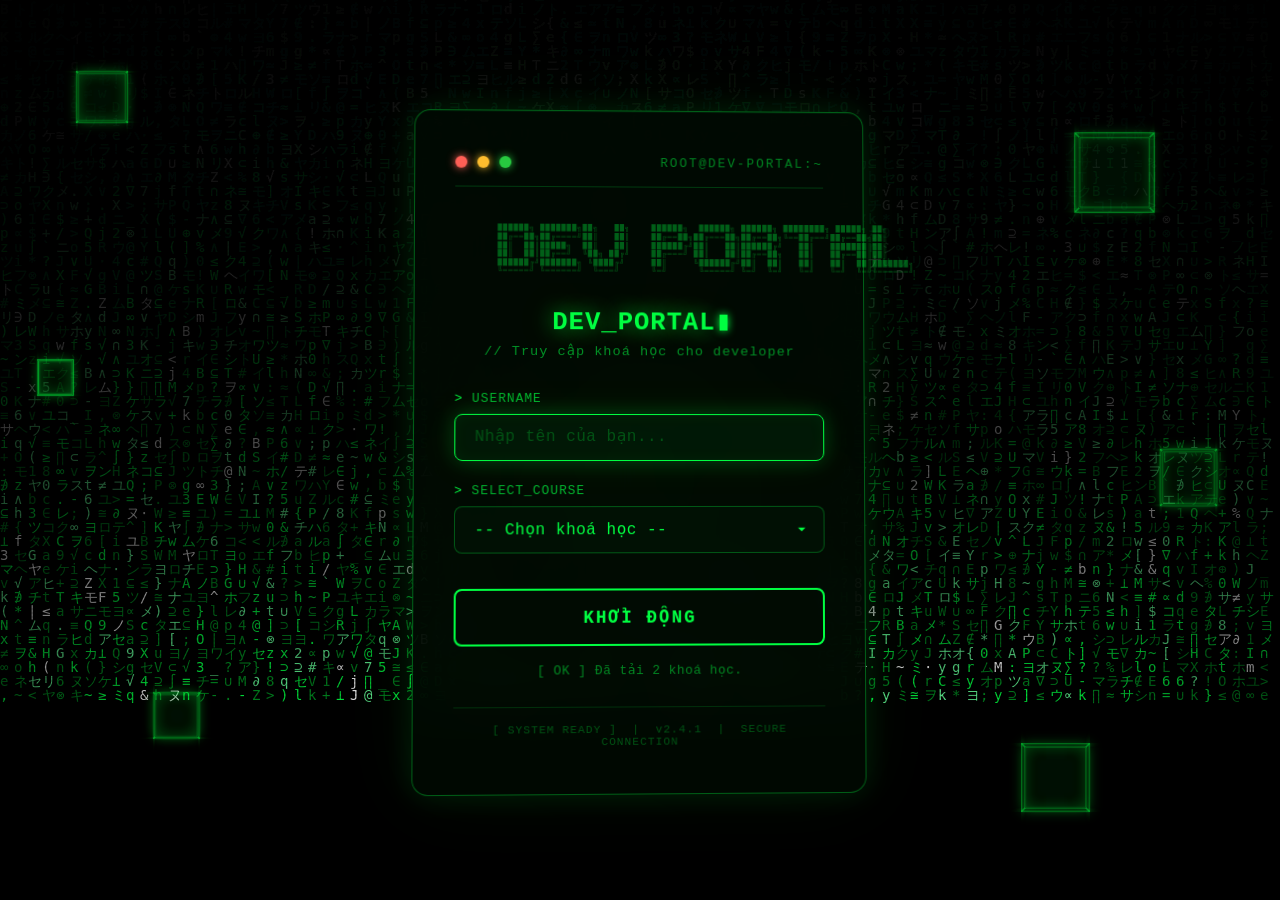
==== commit 021e3455: "Update index.html" ====
--- a/index.html
+++ b/index.html
@@ -3,243 +3,765 @@
 <head>
   <meta charset="UTF-8">
   <meta name="viewport" content="width=device-width, initial-scale=1.0">
-  <title>Đăng nhập - Chọn khóa học</title>
+  <title>Dev Portal — Chọn khóa học</title>
   <style>
-    /* Toàn bộ CSS đặt ở đây – bạn có thể tùy chỉnh */
-    * { margin: 0; padding: 0; box-sizing: border-box; }
+    /* ===== RESET & BASE ===== */
+    * {
+      margin: 0;
+      padding: 0;
+      box-sizing: border-box;
+    }
 
     body {
+      background: #000;
+      color: #00ff41;
+      font-family: 'Courier New', 'Source Code Pro', 'JetBrains Mono', monospace;
       min-height: 100vh;
       display: flex;
       align-items: center;
       justify-content: center;
-      background: #0f172a;
-      font-family: 'Segoe UI', Tahoma, Geneva, Verdana, sans-serif;
       overflow: hidden;
-      perspective: 1000px;
-    }
-
-    /* ===== HIỆU ỨNG 3D NỀN (các khối lập phương xoay) ===== */
+      cursor: default;
+      user-select: none;
+      -webkit-user-select: none;
+    }
+
+    /* ===== MATRIX RAIN CANVAS ===== */
+    #matrixCanvas {
+      position: fixed;
+      top: 0;
+      left: 0;
+      width: 100%;
+      height: 100%;
+      z-index: 0;
+      pointer-events: none;
+      opacity: 0.85;
+    }
+
+    /* ===== SCANLINE OVERLAY ===== */
+    .scanlines {
+      position: fixed;
+      top: 0;
+      left: 0;
+      width: 100%;
+      height: 100%;
+      z-index: 1;
+      pointer-events: none;
+      background: repeating-linear-gradient(
+        0deg,
+        transparent,
+        transparent 2px,
+        rgba(0, 0, 0, 0.15) 2px,
+        rgba(0, 0, 0, 0.15) 4px
+      );
+    }
+
+    /* ===== VIGNETTE ===== */
+    .vignette {
+      position: fixed;
+      inset: 0;
+      z-index: 1;
+      pointer-events: none;
+      background: radial-gradient(ellipse at center, transparent 60%, rgba(0, 0, 0, 0.7) 100%);
+    }
+
+    /* ===== 3D CUBES ===== */
+    .cube-wrapper {
+      position: fixed;
+      z-index: 2;
+      pointer-events: none;
+      perspective: 600px;
+    }
     .cube {
-      position: absolute;
-      width: 80px;
-      height: 80px;
+      width: 60px;
+      height: 60px;
+      position: relative;
       transform-style: preserve-3d;
-      animation: spin 12s infinite linear;
-      opacity: 0.15;
+      animation: rotateCube 10s infinite linear;
     }
     .cube div {
       position: absolute;
-      width: 80px;
-      height: 80px;
-      border: 2px solid rgba(255,255,255,0.3);
-      background: rgba(255,255,255,0.05);
-    }
-    .front  { transform: translateZ(40px); }
-    .back   { transform: rotateY(180deg) translateZ(40px); }
-    .left   { transform: rotateY(-90deg) translateZ(40px); }
-    .right  { transform: rotateY(90deg) translateZ(40px); }
-    .top    { transform: rotateX(90deg) translateZ(40px); }
-    .bottom { transform: rotateX(-90deg) translateZ(40px); }
-
-    @keyframes spin {
-      from { transform: rotateX(0deg) rotateY(0deg); }
-      to { transform: rotateX(360deg) rotateY(360deg); }
-    }
-    .cube1 { top: 10%; left: 10%; animation-duration: 14s; }
-    .cube2 { bottom: 15%; right: 12%; animation-duration: 18s; animation-direction: reverse; }
-    .cube3 { top: 60%; left: 70%; animation-duration: 20s; }
-    .cube4 { bottom: 20%; left: 20%; animation-duration: 16s; animation-direction: reverse; }
-    .cube5 { top: 5%; right: 30%; animation-duration: 22s; }
-
-    /* ===== KHUNG LOGIN 3D ===== */
-    .login-card {
+      width: 60px;
+      height: 60px;
+      border: 1.5px solid rgba(0, 255, 65, 0.4);
+      background: rgba(0, 255, 65, 0.03);
+      box-shadow: inset 0 0 15px rgba(0, 255, 65, 0.15), 0 0 12px rgba(0, 255, 65, 0.2);
+    }
+    .cube .front  { transform: translateZ(30px); }
+    .cube .back   { transform: rotateY(180deg) translateZ(30px); }
+    .cube .left   { transform: rotateY(-90deg) translateZ(30px); }
+    .cube .right  { transform: rotateY(90deg) translateZ(30px); }
+    .cube .top    { transform: rotateX(90deg) translateZ(30px); }
+    .cube .bottom { transform: rotateX(-90deg) translateZ(30px); }
+
+    @keyframes rotateCube {
+      from {
+        transform: rotateX(0deg) rotateY(0deg) rotateZ(0deg);
+      }
+      to {
+        transform: rotateX(360deg) rotateY(360deg) rotateZ(180deg);
+      }
+    }
+
+    /* Cube positions */
+    .cube-wrapper.cw1 { top: 8%; left: 6%; }
+    .cube-wrapper.cw1 .cube { animation-duration: 13s; animation-direction: normal; width: 50px; height: 50px; }
+    .cube-wrapper.cw1 .cube div { width: 50px; height: 50px; }
+    .cube-wrapper.cw1 .cube .front  { transform: translateZ(25px); }
+    .cube-wrapper.cw1 .cube .back   { transform: rotateY(180deg) translateZ(25px); }
+    .cube-wrapper.cw1 .cube .left   { transform: rotateY(-90deg) translateZ(25px); }
+    .cube-wrapper.cw1 .cube .right  { transform: rotateY(90deg) translateZ(25px); }
+    .cube-wrapper.cw1 .cube .top    { transform: rotateX(90deg) translateZ(25px); }
+    .cube-wrapper.cw1 .cube .bottom { transform: rotateX(-90deg) translateZ(25px); }
+
+    .cube-wrapper.cw2 { top: 15%; right: 10%; }
+    .cube-wrapper.cw2 .cube { animation-duration: 17s; animation-direction: reverse; width: 75px; height: 75px; }
+    .cube-wrapper.cw2 .cube div { width: 75px; height: 75px; }
+    .cube-wrapper.cw2 .cube .front  { transform: translateZ(37.5px); }
+    .cube-wrapper.cw2 .cube .back   { transform: rotateY(180deg) translateZ(37.5px); }
+    .cube-wrapper.cw2 .cube .left   { transform: rotateY(-90deg) translateZ(37.5px); }
+    .cube-wrapper.cw2 .cube .right  { transform: rotateY(90deg) translateZ(37.5px); }
+    .cube-wrapper.cw2 .cube .top    { transform: rotateX(90deg) translateZ(37.5px); }
+    .cube-wrapper.cw2 .cube .bottom { transform: rotateX(-90deg) translateZ(37.5px); }
+
+    .cube-wrapper.cw3 { bottom: 18%; left: 12%; }
+    .cube-wrapper.cw3 .cube { animation-duration: 20s; width: 45px; height: 45px; }
+    .cube-wrapper.cw3 .cube div { width: 45px; height: 45px; }
+    .cube-wrapper.cw3 .cube .front  { transform: translateZ(22.5px); }
+    .cube-wrapper.cw3 .cube .back   { transform: rotateY(180deg) translateZ(22.5px); }
+    .cube-wrapper.cw3 .cube .left   { transform: rotateY(-90deg) translateZ(22.5px); }
+    .cube-wrapper.cw3 .cube .right  { transform: rotateY(90deg) translateZ(22.5px); }
+    .cube-wrapper.cw3 .cube .top    { transform: rotateX(90deg) translateZ(22.5px); }
+    .cube-wrapper.cw3 .cube .bottom { transform: rotateX(-90deg) translateZ(22.5px); }
+
+    .cube-wrapper.cw4 { bottom: 10%; right: 15%; }
+    .cube-wrapper.cw4 .cube { animation-duration: 15s; animation-direction: reverse; width: 65px; height: 65px; }
+    .cube-wrapper.cw4 .cube div { width: 65px; height: 65px; }
+    .cube-wrapper.cw4 .cube .front  { transform: translateZ(32.5px); }
+    .cube-wrapper.cw4 .cube .back   { transform: rotateY(180deg) translateZ(32.5px); }
+    .cube-wrapper.cw4 .cube .left   { transform: rotateY(-90deg) translateZ(32.5px); }
+    .cube-wrapper.cw4 .cube .right  { transform: rotateY(90deg) translateZ(32.5px); }
+    .cube-wrapper.cw4 .cube .top    { transform: rotateX(90deg) translateZ(32.5px); }
+    .cube-wrapper.cw4 .cube .bottom { transform: rotateX(-90deg) translateZ(32.5px); }
+
+    .cube-wrapper.cw5 { top: 40%; left: 3%; }
+    .cube-wrapper.cw5 .cube { animation-duration: 22s; width: 35px; height: 35px; }
+    .cube-wrapper.cw5 .cube div { width: 35px; height: 35px; }
+    .cube-wrapper.cw5 .cube .front  { transform: translateZ(17.5px); }
+    .cube-wrapper.cw5 .cube .back   { transform: rotateY(180deg) translateZ(17.5px); }
+    .cube-wrapper.cw5 .cube .left   { transform: rotateY(-90deg) translateZ(17.5px); }
+    .cube-wrapper.cw5 .cube .right  { transform: rotateY(90deg) translateZ(17.5px); }
+    .cube-wrapper.cw5 .cube .top    { transform: rotateX(90deg) translateZ(17.5px); }
+    .cube-wrapper.cw5 .cube .bottom { transform: rotateX(-90deg) translateZ(17.5px); }
+
+    .cube-wrapper.cw6 { top: 50%; right: 5%; }
+    .cube-wrapper.cw6 .cube { animation-duration: 19s; animation-direction: alternate; width: 55px; height: 55px; }
+    .cube-wrapper.cw6 .cube div { width: 55px; height: 55px; }
+    .cube-wrapper.cw6 .cube .front  { transform: translateZ(27.5px); }
+    .cube-wrapper.cw6 .cube .back   { transform: rotateY(180deg) translateZ(27.5px); }
+    .cube-wrapper.cw6 .cube .left   { transform: rotateY(-90deg) translateZ(27.5px); }
+    .cube-wrapper.cw6 .cube .right  { transform: rotateY(90deg) translateZ(27.5px); }
+    .cube-wrapper.cw6 .cube .top    { transform: rotateX(90deg) translateZ(27.5px); }
+    .cube-wrapper.cw6 .cube .bottom { transform: rotateX(-90deg) translateZ(27.5px); }
+
+    /* ===== PARTICLES ===== */
+    .particle {
+      position: fixed;
+      z-index: 2;
+      pointer-events: none;
+      width: 3px;
+      height: 3px;
+      background: #00ff41;
+      border-radius: 50%;
+      box-shadow: 0 0 8px #00ff41, 0 0 15px #00ff41;
+      animation: floatUp 6s infinite ease-in;
+      opacity: 0;
+    }
+    @keyframes floatUp {
+      0% {
+        transform: translateY(0) translateX(0) scale(1);
+        opacity: 0;
+      }
+      10% {
+        opacity: 0.9;
+      }
+      50% {
+        opacity: 0.6;
+      }
+      90% {
+        opacity: 0.1;
+      }
+      100% {
+        transform: translateY(-100vh) translateX(50px) scale(0.3);
+        opacity: 0;
+      }
+    }
+
+    /* ===== MAIN CARD ===== */
+    .main-container {
       position: relative;
       z-index: 10;
       width: 100%;
-      max-width: 440px;
-      padding: 3rem 2.5rem;
-      background: rgba(255, 255, 255, 0.08);
-      backdrop-filter: blur(12px);
-      -webkit-backdrop-filter: blur(12px);
-      border-radius: 24px;
-      border: 1px solid rgba(255, 255, 255, 0.2);
-      box-shadow: 0 25px 50px -12px rgba(0, 0, 0, 0.5), 
-                  inset 0 1px 0 rgba(255,255,255,0.1);
-      transform: rotateY(2deg) rotateX(2deg);
-      transition: transform 0.5s ease, box-shadow 0.5s ease;
-    }
-    .login-card:hover {
-      transform: rotateY(0deg) rotateX(0deg) translateY(-5px);
-      box-shadow: 0 35px 60px -15px rgba(0,0,0,0.6), 
-                  inset 0 1px 0 rgba(255,255,255,0.2);
-    }
-
-    h2 {
-      color: #fff;
-      font-size: 2rem;
-      font-weight: 700;
+      max-width: 500px;
+      padding: 0 1.5rem;
+    }
+
+    .dev-card {
+      position: relative;
+      background: rgba(0, 10, 2, 0.8);
+      backdrop-filter: blur(20px);
+      -webkit-backdrop-filter: blur(20px);
+      border: 1px solid rgba(0, 255, 65, 0.35);
+      border-radius: 16px;
+      padding: 2.8rem 2.5rem;
+      box-shadow:
+        0 0 30px rgba(0, 255, 65, 0.12),
+        0 0 80px rgba(0, 255, 65, 0.05),
+        inset 0 1px 0 rgba(0, 255, 65, 0.08);
+      transform: perspective(800px) rotateY(1deg) rotateX(1deg);
+      transition: transform 0.6s cubic-bezier(0.23, 1, 0.32, 1),
+        box-shadow 0.6s cubic-bezier(0.23, 1, 0.32, 1),
+        border-color 0.6s ease;
+    }
+
+    .dev-card:hover {
+      transform: perspective(800px) rotateY(0deg) rotateX(0deg) translateY(-6px);
+      border-color: rgba(0, 255, 65, 0.65);
+      box-shadow:
+        0 0 50px rgba(0, 255, 65, 0.22),
+        0 0 120px rgba(0, 255, 65, 0.08),
+        0 20px 40px rgba(0, 0, 0, 0.7),
+        inset 0 1px 0 rgba(0, 255, 65, 0.15);
+    }
+
+    /* ===== TERMINAL HEADER ===== */
+    .term-header {
+      display: flex;
+      align-items: center;
+      gap: 10px;
+      margin-bottom: 1.8rem;
+      padding-bottom: 1rem;
+      border-bottom: 1px solid rgba(0, 255, 65, 0.2);
+    }
+    .term-dot {
+      width: 12px;
+      height: 12px;
+      border-radius: 50%;
+      box-shadow: 0 0 8px currentColor;
+    }
+    .term-dot.red {
+      background: #ff5f56;
+      color: #ff5f56;
+    }
+    .term-dot.yellow {
+      background: #ffbd2e;
+      color: #ffbd2e;
+    }
+    .term-dot.green {
+      background: #27c93f;
+      color: #27c93f;
+    }
+    .term-title {
+      font-size: 0.8rem;
+      color: rgba(0, 255, 65, 0.5);
+      letter-spacing: 2px;
+      margin-left: auto;
+      text-transform: uppercase;
+    }
+
+    /* ===== ASCII ART ===== */
+    .ascii-art {
+      font-size: 0.45rem;
+      line-height: 1.2;
+      color: rgba(0, 255, 65, 0.35);
+      text-align: center;
+      margin-bottom: 1.5rem;
+      white-space: pre;
+      letter-spacing: 1px;
+      animation: flicker 4s infinite;
+    }
+    @keyframes flicker {
+      0%,
+      100% {
+        opacity: 0.35;
+      }
+      50% {
+        opacity: 0.55;
+      }
+    }
+
+    /* ===== TITLE ===== */
+    .card-title {
+      font-size: 1.6rem;
+      font-weight: bold;
+      color: #00ff41;
+      text-align: center;
+      margin-bottom: 0.3rem;
+      text-shadow: 0 0 20px rgba(0, 255, 65, 0.6), 0 0 40px rgba(0, 255, 65, 0.3);
+      letter-spacing: 1px;
+      animation: textGlow 2s infinite alternate;
+    }
+    @keyframes textGlow {
+      from {
+        text-shadow: 0 0 20px rgba(0, 255, 65, 0.6), 0 0 40px rgba(0, 255, 65, 0.3);
+      }
+      to {
+        text-shadow: 0 0 30px rgba(0, 255, 65, 0.9), 0 0 60px rgba(0, 255, 65, 0.5), 0 0 80px rgba(0, 255, 65, 0.3);
+      }
+    }
+    .card-subtitle {
+      text-align: center;
+      color: rgba(0, 255, 65, 0.55);
+      font-size: 0.85rem;
+      margin-bottom: 2rem;
+      letter-spacing: 1px;
+    }
+    .cursor-blink {
+      display: inline-block;
+      width: 8px;
+      height: 16px;
+      background: #00ff41;
+      animation: blink 0.8s infinite;
+      vertical-align: middle;
+      margin-left: 4px;
+      box-shadow: 0 0 8px #00ff41;
+    }
+    @keyframes blink {
+      0%,
+      100% {
+        opacity: 1;
+      }
+      50% {
+        opacity: 0;
+      }
+    }
+
+    /* ===== FORM ELEMENTS ===== */
+    .input-group {
+      margin-bottom: 1.4rem;
+    }
+    .input-group label {
+      display: block;
+      color: rgba(0, 255, 65, 0.7);
+      font-size: 0.8rem;
       margin-bottom: 0.5rem;
-      text-align: center;
-      text-shadow: 0 2px 10px rgba(0,0,0,0.3);
-    }
-    p.subtitle {
-      color: rgba(255,255,255,0.7);
-      text-align: center;
-      margin-bottom: 2rem;
-      font-size: 0.95rem;
-    }
-
-    .input-group {
-      margin-bottom: 1.5rem;
-    }
-    label {
-      display: block;
-      color: rgba(255,255,255,0.8);
-      font-size: 0.85rem;
-      font-weight: 500;
-      margin-bottom: 0.35rem;
-      letter-spacing: 0.5px;
-    }
-    input, select {
+      letter-spacing: 1px;
+      text-transform: uppercase;
+    }
+    .input-group label::before {
+      content: "> ";
+      color: #00ff41;
+    }
+
+    input,
+    select {
       width: 100%;
-      padding: 0.9rem 1.2rem;
-      background: rgba(255,255,255,0.1);
-      border: 1px solid rgba(255,255,255,0.25);
-      border-radius: 12px;
-      color: #fff;
+      padding: 0.85rem 1.2rem;
+      background: rgba(0, 20, 5, 0.6);
+      border: 1px solid rgba(0, 255, 65, 0.3);
+      border-radius: 8px;
+      color: #00ff41;
+      font-family: inherit;
       font-size: 1rem;
       outline: none;
-      transition: border-color 0.3s, box-shadow 0.3s;
-      background-color: rgba(255,255,255,0.08);
+      transition: all 0.3s ease;
+      caret-color: #00ff41;
+      letter-spacing: 0.5px;
     }
     input::placeholder {
-      color: rgba(255,255,255,0.45);
-    }
-    input:focus, select:focus {
-      border-color: #38bdf8;
-      box-shadow: 0 0 0 3px rgba(56, 189, 248, 0.25);
+      color: rgba(0, 255, 65, 0.25);
+    }
+    input:focus,
+    select:focus {
+      border-color: #00ff41;
+      box-shadow: 0 0 20px rgba(0, 255, 65, 0.2), 0 0 40px rgba(0, 255, 65, 0.08),
+        inset 0 0 15px rgba(0, 255, 65, 0.05);
+      background: rgba(0, 30, 8, 0.7);
+    }
+
+    /* Select styling */
+    select {
+      cursor: pointer;
+      appearance: none;
+      -webkit-appearance: none;
+      background-image: url("data:image/svg+xml,%3Csvg xmlns='http://www.w3.org/2000/svg' width='12' height='12' fill='%2300ff41' viewBox='0 0 16 16'%3E%3Cpath d='M8 10L3 5h10z'/%3E%3C/svg%3E");
+      background-repeat: no-repeat;
+      background-position: right 1rem center;
+      padding-right: 2.5rem;
     }
     select option {
-      background: #1e293b;
-      color: #fff;
-    }
-
-    .btn-login {
+      background: #001a05;
+      color: #00ff41;
+    }
+
+    /* ===== BUTTON ===== */
+    .btn-launch {
       width: 100%;
-      padding: 0.9rem;
-      background: linear-gradient(135deg, #38bdf8, #818cf8);
-      border: none;
-      border-radius: 12px;
-      color: #fff;
+      padding: 1rem;
+      margin-top: 0.8rem;
+      background: transparent;
+      border: 2px solid #00ff41;
+      border-radius: 8px;
+      color: #00ff41;
+      font-family: inherit;
       font-size: 1.1rem;
-      font-weight: 600;
+      font-weight: bold;
+      letter-spacing: 2px;
+      text-transform: uppercase;
       cursor: pointer;
-      transition: transform 0.2s, box-shadow 0.2s;
-      margin-top: 0.5rem;
-      box-shadow: 0 4px 15px rgba(56,189,248,0.4);
-    }
-    .btn-login:hover {
+      position: relative;
+      overflow: hidden;
+      transition: all 0.3s ease;
+      z-index: 1;
+    }
+    .btn-launch::before {
+      content: "";
+      position: absolute;
+      top: 0;
+      left: -100%;
+      width: 100%;
+      height: 100%;
+      background: linear-gradient(90deg, transparent, rgba(0, 255, 65, 0.15), transparent);
+      transition: left 0.5s ease;
+      z-index: -1;
+    }
+    .btn-launch:hover::before {
+      left: 100%;
+    }
+    .btn-launch:hover {
+      background: rgba(0, 255, 65, 0.08);
+      box-shadow: 0 0 30px rgba(0, 255, 65, 0.4), 0 0 60px rgba(0, 255, 65, 0.15),
+        inset 0 0 20px rgba(0, 255, 65, 0.1);
+      text-shadow: 0 0 15px #00ff41;
+      border-color: #00ff41;
       transform: translateY(-2px);
-      box-shadow: 0 8px 25px rgba(56,189,248,0.6);
-    }
-    .btn-login:active {
-      transform: translateY(0);
-    }
-
-    .error-msg {
-      color: #fda4af;
-      font-size: 0.85rem;
+    }
+    .btn-launch:active {
+      transform: translateY(1px);
+      box-shadow: 0 0 10px rgba(0, 255, 65, 0.3);
+    }
+
+    /* ===== ERROR / STATUS ===== */
+    .status-line {
+      text-align: center;
       margin-top: 1rem;
-      display: none;
+      font-size: 0.8rem;
+      color: rgba(0, 255, 65, 0.5);
+      min-height: 20px;
+      letter-spacing: 0.5px;
+    }
+    .status-line.error {
+      color: #ff4444;
+      text-shadow: 0 0 10px rgba(255, 68, 68, 0.5);
+    }
+    .status-line.success {
+      color: #00ff41;
+      text-shadow: 0 0 10px rgba(0, 255, 65, 0.5);
+    }
+
+    /* ===== FOOTER ===== */
+    .card-footer {
+      margin-top: 1.5rem;
+      padding-top: 1rem;
+      border-top: 1px solid rgba(0, 255, 65, 0.15);
       text-align: center;
-    }
-    .error-msg.show { display: block; }
-
-    /* Responsive nhẹ */
-    @media (max-width: 480px) {
-      .login-card { padding: 2rem 1.5rem; }
-      h2 { font-size: 1.7rem; }
+      font-size: 0.7rem;
+      color: rgba(0, 255, 65, 0.3);
+      letter-spacing: 1px;
+    }
+
+    /* ===== GLOW ORB (trang trí phía sau card) ===== */
+    .glow-orb {
+      position: fixed;
+      z-index: 3;
+      pointer-events: none;
+      width: 300px;
+      height: 300px;
+      border-radius: 50%;
+      background: radial-gradient(circle, rgba(0, 255, 65, 0.06) 0%, transparent 70%);
+      top: 50%;
+      left: 50%;
+      transform: translate(-50%, -50%);
+      animation: orbPulse 4s infinite ease-in-out;
+    }
+    @keyframes orbPulse {
+      0%,
+      100% {
+        transform: translate(-50%, -50%) scale(1);
+        opacity: 0.5;
+      }
+      50% {
+        transform: translate(-50%, -50%) scale(1.3);
+        opacity: 0.8;
+      }
+    }
+
+    /* ===== RESPONSIVE ===== */
+    @media (max-width: 520px) {
+      .dev-card {
+        padding: 2rem 1.5rem;
+      }
+      .card-title {
+        font-size: 1.3rem;
+      }
+      .ascii-art {
+        font-size: 0.35rem;
+      }
     }
   </style>
 </head>
 <body>
-  <!-- Các khối lập phương nền -->
-  <div class="cube cube1"><div class="front"></div><div class="back"></div><div class="left"></div><div class="right"></div><div class="top"></div><div class="bottom"></div></div>
-  <div class="cube cube2"><div class="front"></div><div class="back"></div><div class="left"></div><div class="right"></div><div class="top"></div><div class="bottom"></div></div>
-  <div class="cube cube3"><div class="front"></div><div class="back"></div><div class="left"></div><div class="right"></div><div class="top"></div><div class="bottom"></div></div>
-  <div class="cube cube4"><div class="front"></div><div class="back"></div><div class="left"></div><div class="right"></div><div class="top"></div><div class="bottom"></div></div>
-  <div class="cube cube5"><div class="front"></div><div class="back"></div><div class="left"></div><div class="right"></div><div class="top"></div><div class="bottom"></div></div>
-
-  <!-- Thẻ đăng nhập -->
-  <div class="login-card">
-    <h2>🎓 Học viện</h2>
-    <p class="subtitle">Đăng nhập để chọn khóa học của bạn</p>
-    <form id="loginForm">
-      <div class="input-group">
-        <label for="username">Tên đăng nhập</label>
-        <input type="text" id="username" placeholder="Nhập username" required>
+  <!-- Matrix Rain Canvas -->
+  <canvas id="matrixCanvas"></canvas>
+
+  <!-- Scanlines -->
+  <div class="scanlines"></div>
+
+  <!-- Vignette -->
+  <div class="vignette"></div>
+
+  <!-- Glow Orb -->
+  <div class="glow-orb"></div>
+
+  <!-- 3D Cubes -->
+  <div class="cube-wrapper cw1"><div class="cube"><div class="front"></div><div class="back"></div><div class="left"></div><div class="right"></div><div class="top"></div><div class="bottom"></div></div></div>
+  <div class="cube-wrapper cw2"><div class="cube"><div class="front"></div><div class="back"></div><div class="left"></div><div class="right"></div><div class="top"></div><div class="bottom"></div></div></div>
+  <div class="cube-wrapper cw3"><div class="cube"><div class="front"></div><div class="back"></div><div class="left"></div><div class="right"></div><div class="top"></div><div class="bottom"></div></div></div>
+  <div class="cube-wrapper cw4"><div class="cube"><div class="front"></div><div class="back"></div><div class="left"></div><div class="right"></div><div class="top"></div><div class="bottom"></div></div></div>
+  <div class="cube-wrapper cw5"><div class="cube"><div class="front"></div><div class="back"></div><div class="left"></div><div class="right"></div><div class="top"></div><div class="bottom"></div></div></div>
+  <div class="cube-wrapper cw6"><div class="cube"><div class="front"></div><div class="back"></div><div class="left"></div><div class="right"></div><div class="top"></div><div class="bottom"></div></div></div>
+
+  <!-- Floating Particles Container -->
+  <div id="particlesContainer"></div>
+
+  <!-- Main Login Card -->
+  <div class="main-container">
+    <div class="dev-card">
+      <!-- Terminal Header -->
+      <div class="term-header">
+        <span class="term-dot red"></span>
+        <span class="term-dot yellow"></span>
+        <span class="term-dot green"></span>
+        <span class="term-title">root@dev-portal:~</span>
       </div>
-      <div class="input-group">
-        <label for="password">Mật khẩu</label>
-        <input type="password" id="password" placeholder="Nhập mật khẩu" required>
+
+      <!-- ASCII Art -->
+      <div class="ascii-art">
+        ██████╗ ███████╗██╗   ██╗    ██████╗  ██████╗ ██████╗ ████████╗ █████╗ ██╗
+        ██╔══██╗██╔════╝██║   ██║    ██╔══██╗██╔═══██╗██╔══██╗╚══██╔══╝██╔══██╗██║
+        ██║  ██║█████╗  ██║   ██║    ██████╔╝██║   ██║██████╔╝   ██║   ███████║██║
+        ██║  ██║██╔══╝  ╚██╗ ██╔╝    ██╔═══╝ ██║   ██║██╔══██╗   ██║   ██╔══██║██║
+        ██████╔╝███████╗ ╚████╔╝     ██║     ╚██████╔╝██║  ██║   ██║   ██║  ██║███████╗
+        ╚═════╝ ╚══════╝  ╚═══╝      ╚═╝      ╚═════╝ ╚═╝  ╚═╝   ╚═╝   ╚═╝  ╚═╝╚══════╝
       </div>
-      <div class="input-group">
-        <label for="course">Chọn khóa học</label>
-        <select id="course" required>
-          <option value="">-- Đang tải danh sách... --</option>
-        </select>
+
+      <!-- Title -->
+      <h1 class="card-title">DEV_PORTAL<span class="cursor-blink"></span></h1>
+      <p class="card-subtitle">// Truy cập khoá học cho developer</p>
+
+      <!-- Form -->
+      <form id="devLoginForm">
+        <div class="input-group">
+          <label for="username">Username</label>
+          <input
+            type="text"
+            id="username"
+            placeholder="Nhập tên của bạn..."
+            autocomplete="off"
+            required
+          >
+        </div>
+
+        <div class="input-group">
+          <label for="course">Select_Course</label>
+          <select id="course" required>
+            <option value="">-- Đang tải danh sách... --</option>
+          </select>
+        </div>
+
+        <button type="submit" class="btn-launch">Khởi Động</button>
+
+        <div id="statusLine" class="status-line"></div>
+      </form>
+
+      <!-- Footer -->
+      <div class="card-footer">
+        [ SYSTEM READY ] &nbsp;|&nbsp; v2.4.1 &nbsp;|&nbsp; SECURE CONNECTION
       </div>
-      <button type="submit" class="btn-login">Đăng nhập & Vào học</button>
-      <p id="errorMsg" class="error-msg"></p>
-    </form>
+    </div>
   </div>
 
   <script>
-    (async function() {
-      // Lấy danh sách khóa học từ courses.json
+    // =============================================
+    // 1. MATRIX RAIN (Canvas)
+    // =============================================
+    (function matrixRain() {
+      const canvas = document.getElementById('matrixCanvas');
+      const ctx = canvas.getContext('2d');
+
+      function resize() {
+        canvas.width = window.innerWidth;
+        canvas.height = window.innerHeight;
+      }
+      resize();
+      window.addEventListener('resize', resize);
+
+      // Ký tự matrix: katakana + số + chữ cái
+      const chars =
+        'アイウエオカキクケコサシスセソタチツテトナニヌネノハヒフヘホマミムメモヤユヨラリルレロワヲン' +
+        '0123456789' +
+        'ABCDEFGHIJKLMNOPQRSTUVWXYZ' +
+        'abcdefghijklmnopqrstuvwxyz' +
+        '!@#$%^&*()_+-=[]{}|;:,.<>?/`~' +
+        '∑∏∫√∂∇∈∉∋∌∝∞∧∨∩∪≈≅≠≡≤≥⊂⊃⊆⊇⊕⊗⊥⋅';
+      const charArray = chars.split('');
+
+      const fontSize = 14;
+      const columns = Math.floor(canvas.width / fontSize);
+      const drops = new Array(columns).fill(0);
+
+      function draw() {
+        // Màu nền mờ để tạo vệt đuôi
+        ctx.fillStyle = 'rgba(0, 0, 0, 0.06)';
+        ctx.fillRect(0, 0, canvas.width, canvas.height);
+
+        ctx.font = fontSize + 'px monospace';
+
+        for (let i = 0; i < drops.length; i++) {
+          const char = charArray[Math.floor(Math.random() * charArray.length)];
+
+          // Màu xanh lá với độ sáng ngẫu nhiên
+          const brightness = Math.random();
+          if (brightness > 0.95) {
+            // Ký tự đầu dòng sáng nhất
+            ctx.fillStyle = '#ffffff';
+          } else if (brightness > 0.8) {
+            ctx.fillStyle = '#66ff99';
+          } else if (brightness > 0.5) {
+            ctx.fillStyle = '#00ff41';
+          } else {
+            ctx.fillStyle = '#008f22';
+          }
+
+          const x = i * fontSize;
+          const y = drops[i] * fontSize;
+
+          ctx.fillText(char, x, y);
+
+          // Reset khi chạm đáy hoặc ngẫu nhiên
+          if (y > canvas.height && Math.random() > 0.975) {
+            drops[i] = 0;
+          }
+          drops[i]++;
+        }
+      }
+
+      // Chạy animation
+      setInterval(draw, 40);
+    })();
+
+    // =============================================
+    // 2. FLOATING PARTICLES
+    // =============================================
+    (function floatingParticles() {
+      const container = document.getElementById('particlesContainer');
+      const particleCount = 25;
+
+      function createParticle() {
+        const particle = document.createElement('div');
+        particle.classList.add('particle');
+        particle.style.left = Math.random() * 100 + '%';
+        particle.style.bottom = '-10px';
+        particle.style.animationDuration = Math.random() * 8 + 4 + 's';
+        particle.style.animationDelay = Math.random() * 5 + 's';
+        particle.style.width = Math.random() * 4 + 1 + 'px';
+        particle.style.height = particle.style.width;
+        container.appendChild(particle);
+
+        // Xóa và tạo lại sau khi animation kết thúc
+        const totalDuration = parseFloat(particle.style.animationDuration) +
+          parseFloat(particle.style.animationDelay);
+        setTimeout(() => {
+          if (particle.parentNode) {
+            particle.remove();
+          }
+          createParticle();
+        }, totalDuration * 1000);
+      }
+
+      for (let i = 0; i < particleCount; i++) {
+        setTimeout(createParticle, Math.random() * 3000);
+      }
+    })();
+
+    // =============================================
+    // 3. LOAD COURSES & FORM HANDLER
+    // =============================================
+    (async function initForm() {
       const courseSelect = document.getElementById('course');
+      const statusLine = document.getElementById('statusLine');
+      const form = document.getElementById('devLoginForm');
+      const usernameInput = document.getElementById('username');
+
+      // Load danh sách khóa học
       try {
         const response = await fetch('courses.json');
         if (!response.ok) throw new Error('Không thể tải danh sách khóa học');
         const courses = await response.json();
-        courseSelect.innerHTML = '<option value="">-- Chọn khóa học --</option>';
+        courseSelect.innerHTML = '<option value="">-- Chọn khoá học --</option>';
         courses.forEach(course => {
           const option = document.createElement('option');
           option.value = course.file;
           option.textContent = course.name;
           courseSelect.appendChild(option);
         });
+        statusLine.textContent = '[ OK ] Đã tải ' + courses.length + ' khoá học.';
+        statusLine.className = 'status-line';
       } catch (err) {
-        courseSelect.innerHTML = '<option value="">Lỗi tải danh sách, kiểm tra courses.json</option>';
+        courseSelect.innerHTML = '<option value="">-- Lỗi tải danh sách --</option>';
+        statusLine.textContent = '[ FAIL ] Không tải được courses.json';
+        statusLine.className = 'status-line error';
         console.error(err);
       }
 
-      // Xử lý đăng nhập
-      const form = document.getElementById('loginForm');
-      const errorMsg = document.getElementById('errorMsg');
-      form.addEventListener('submit', function(e) {
+      // Focus vào input khi load
+      setTimeout(() => usernameInput.focus(), 500);
+
+      // Xử lý submit
+      form.addEventListener('submit', function (e) {
         e.preventDefault();
-        const username = document.getElementById('username').value.trim();
-        const password = document.getElementById('password').value.trim();
+        const username = usernameInput.value.trim();
         const selectedFile = courseSelect.value;
 
-        // Kiểm tra rỗng
-        if (!username || !password || !selectedFile) {
-          errorMsg.textContent = 'Vui lòng điền đầy đủ thông tin và chọn khóa học.';
-          errorMsg.classList.add('show');
+        // Validate
+        if (!username) {
+          statusLine.textContent = '[ ERROR ] Vui lòng nhập tên người dùng.';
+          statusLine.className = 'status-line error';
+          usernameInput.focus();
           return;
         }
-
-        // Ở đây bạn có thể thêm logic kiểm tra username/password thực tế
-        // Ví dụ cứng: admin / 123456
-        if (username === 'admin' && password === '123456') {
-          // Chuyển hướng đến trang khóa học
+        if (!selectedFile) {
+          statusLine.textContent = '[ ERROR ] Vui lòng chọn một khoá học.';
+          statusLine.className = 'status-line error';
+          return;
+        }
+
+        // Success
+        statusLine.textContent = '[ ACCESS GRANTED ] Chào mừng, ' + username +
+          '! Đang chuyển hướng...';
+        statusLine.className = 'status-line success';
+
+        // Hiệu ứng flash xanh trên card trước khi chuyển
+        const card = document.querySelector('.dev-card');
+        card.style.boxShadow =
+          '0 0 80px rgba(0,255,65,0.5), 0 0 150px rgba(0,255,65,0.2), inset 0 0 40px rgba(0,255,65,0.2)';
+        card.style.borderColor = '#00ff41';
+        card.style.transition = 'all 0.4s ease';
+
+        // Chuyển hướng sau 1.2s
+        setTimeout(() => {
           window.location.href = selectedFile;
-        } else {
-          errorMsg.textContent = 'Tên đăng nhập hoặc mật khẩu không đúng.';
-          errorMsg.classList.add('show');
-        }
+        }, 1200);
       });
     })();
   </script>
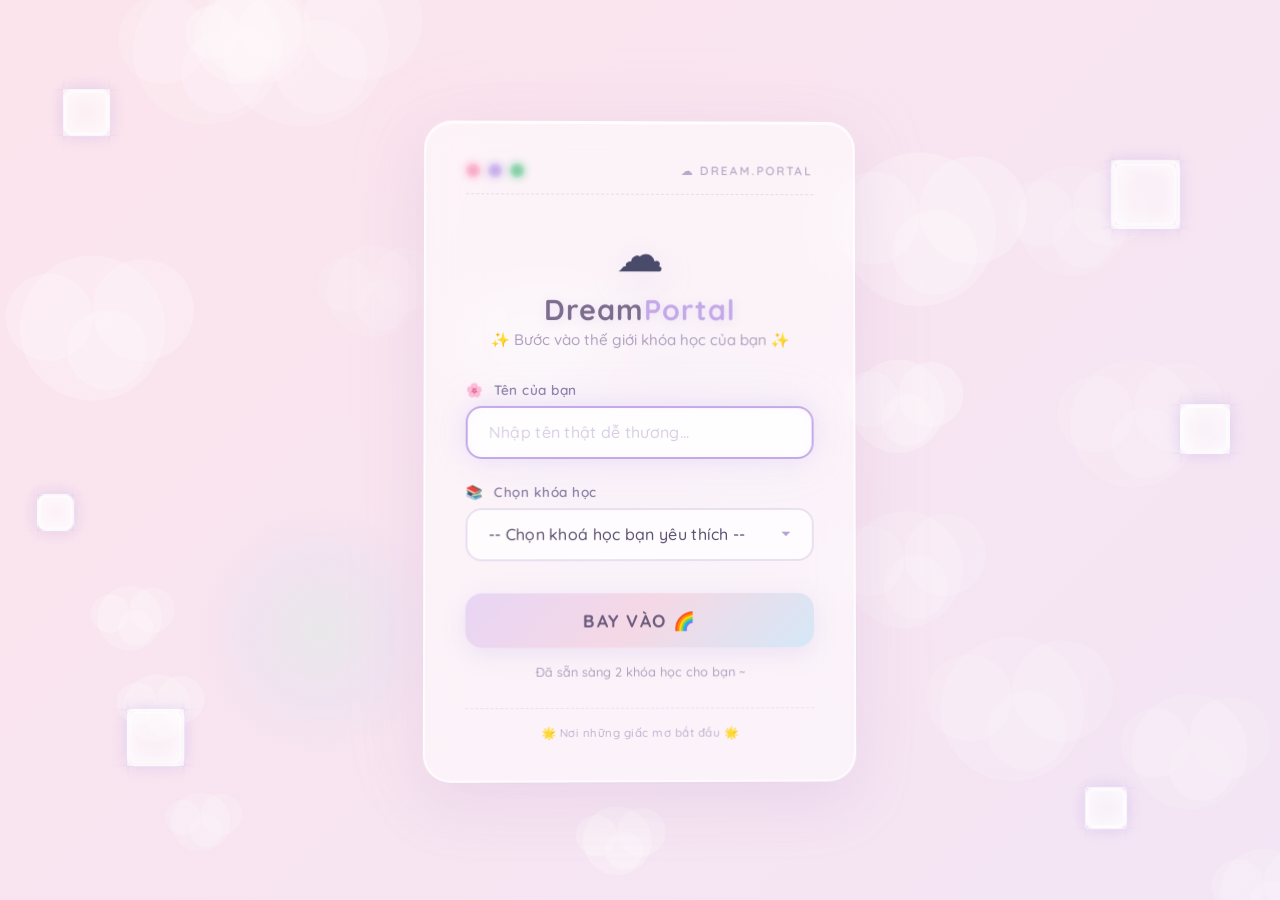
==== commit 6d9d3a18: "Update index.html" ====
--- a/index.html
+++ b/index.html
@@ -3,7 +3,7 @@
 <head>
   <meta charset="UTF-8">
   <meta name="viewport" content="width=device-width, initial-scale=1.0">
-  <title>Dev Portal — Chọn khóa học</title>
+  <title>Dream Portal — Chọn khóa học</title>
   <style>
     /* ===== RESET & BASE ===== */
     * {
@@ -13,9 +13,11 @@
     }
 
     body {
-      background: #000;
-      color: #00ff41;
-      font-family: 'Courier New', 'Source Code Pro', 'JetBrains Mono', monospace;
+      background: linear-gradient(135deg, #fce4ec 0%, #f3e5f5 25%, #e8eaf6 50%, #e0f7fa 75%, #f1f8e9 100%);
+      background-size: 400% 400%;
+      animation: gradientShift 20s ease-in-out infinite;
+      color: #4a4a6a;
+      font-family: 'Quicksand', 'Segoe UI', 'Nunito', system-ui, -apple-system, sans-serif;
       min-height: 100vh;
       display: flex;
       align-items: center;
@@ -26,8 +28,24 @@
       -webkit-user-select: none;
     }
 
-    /* ===== MATRIX RAIN CANVAS ===== */
-    #matrixCanvas {
+    @keyframes gradientShift {
+      0%,
+      100% {
+        background-position: 0% 50%;
+      }
+      25% {
+        background-position: 100% 0%;
+      }
+      50% {
+        background-position: 100% 100%;
+      }
+      75% {
+        background-position: 0% 100%;
+      }
+    }
+
+    /* ===== CLOUDS CANVAS ===== */
+    #cloudCanvas {
       position: fixed;
       top: 0;
       left: 0;
@@ -35,37 +53,76 @@
       height: 100%;
       z-index: 0;
       pointer-events: none;
-      opacity: 0.85;
-    }
-
-    /* ===== SCANLINE OVERLAY ===== */
-    .scanlines {
+      opacity: 0.7;
+    }
+
+    /* ===== FLOATING BUBBLES ===== */
+    .bubble {
       position: fixed;
-      top: 0;
-      left: 0;
-      width: 100%;
-      height: 100%;
       z-index: 1;
       pointer-events: none;
-      background: repeating-linear-gradient(
-        0deg,
-        transparent,
-        transparent 2px,
-        rgba(0, 0, 0, 0.15) 2px,
-        rgba(0, 0, 0, 0.15) 4px
-      );
-    }
-
-    /* ===== VIGNETTE ===== */
-    .vignette {
+      border-radius: 50%;
+      background: radial-gradient(circle at 30% 30%,
+          rgba(255, 255, 255, 0.8),
+          rgba(255, 182, 193, 0.25) 50%,
+          rgba(173, 216, 230, 0.1) 100%);
+      box-shadow: 0 0 20px rgba(255, 182, 193, 0.3), inset 0 0 20px rgba(255, 255, 255, 0.6);
+      animation: floatBubble 10s infinite ease-in-out;
+      opacity: 0;
+    }
+
+    @keyframes floatBubble {
+      0% {
+        transform: translateY(0) translateX(0) scale(1);
+        opacity: 0;
+      }
+      15% {
+        opacity: 0.8;
+      }
+      50% {
+        opacity: 0.5;
+        transform: translateY(-40vh) translateX(30px) scale(1.15);
+      }
+      85% {
+        opacity: 0.15;
+      }
+      100% {
+        transform: translateY(-90vh) translateX(-20px) scale(0.7);
+        opacity: 0;
+      }
+    }
+
+    /* ===== SPARKLE DOTS ===== */
+    .sparkle {
       position: fixed;
-      inset: 0;
       z-index: 1;
       pointer-events: none;
-      background: radial-gradient(ellipse at center, transparent 60%, rgba(0, 0, 0, 0.7) 100%);
-    }
-
-    /* ===== 3D CUBES ===== */
+      width: 4px;
+      height: 4px;
+      border-radius: 50%;
+      background: #fff;
+      box-shadow: 0 0 6px #fff, 0 0 12px rgba(255, 200, 220, 0.8), 0 0 20px rgba(200, 180, 255, 0.5);
+      animation: sparkleFloat 7s infinite ease-in;
+      opacity: 0;
+    }
+    @keyframes sparkleFloat {
+      0% {
+        transform: translateY(0) translateX(0);
+        opacity: 0;
+      }
+      20% {
+        opacity: 1;
+      }
+      80% {
+        opacity: 0.3;
+      }
+      100% {
+        transform: translateY(-85vh) translateX(60px);
+        opacity: 0;
+      }
+    }
+
+    /* ===== 3D CUBES — Pastel edition ===== */
     .cube-wrapper {
       position: fixed;
       z-index: 2;
@@ -73,26 +130,39 @@
       perspective: 600px;
     }
     .cube {
-      width: 60px;
-      height: 60px;
+      width: 50px;
+      height: 50px;
       position: relative;
       transform-style: preserve-3d;
-      animation: rotateCube 10s infinite linear;
+      animation: rotateCube 14s infinite linear;
     }
     .cube div {
       position: absolute;
-      width: 60px;
-      height: 60px;
-      border: 1.5px solid rgba(0, 255, 65, 0.4);
-      background: rgba(0, 255, 65, 0.03);
-      box-shadow: inset 0 0 15px rgba(0, 255, 65, 0.15), 0 0 12px rgba(0, 255, 65, 0.2);
-    }
-    .cube .front  { transform: translateZ(30px); }
-    .cube .back   { transform: rotateY(180deg) translateZ(30px); }
-    .cube .left   { transform: rotateY(-90deg) translateZ(30px); }
-    .cube .right  { transform: rotateY(90deg) translateZ(30px); }
-    .cube .top    { transform: rotateX(90deg) translateZ(30px); }
-    .cube .bottom { transform: rotateX(-90deg) translateZ(30px); }
+      width: 50px;
+      height: 50px;
+      border-radius: 8px;
+      border: 2px solid rgba(255, 255, 255, 0.7);
+      background: rgba(255, 255, 255, 0.25);
+      box-shadow: inset 0 0 20px rgba(255, 255, 255, 0.5), 0 0 15px rgba(200, 180, 240, 0.3);
+    }
+    .cube .front {
+      transform: translateZ(25px);
+    }
+    .cube .back {
+      transform: rotateY(180deg) translateZ(25px);
+    }
+    .cube .left {
+      transform: rotateY(-90deg) translateZ(25px);
+    }
+    .cube .right {
+      transform: rotateY(90deg) translateZ(25px);
+    }
+    .cube .top {
+      transform: rotateX(90deg) translateZ(25px);
+    }
+    .cube .bottom {
+      transform: rotateX(-90deg) translateZ(25px);
+    }
 
     @keyframes rotateCube {
       from {
@@ -103,98 +173,199 @@
       }
     }
 
-    /* Cube positions */
-    .cube-wrapper.cw1 { top: 8%; left: 6%; }
-    .cube-wrapper.cw1 .cube { animation-duration: 13s; animation-direction: normal; width: 50px; height: 50px; }
-    .cube-wrapper.cw1 .cube div { width: 50px; height: 50px; }
-    .cube-wrapper.cw1 .cube .front  { transform: translateZ(25px); }
-    .cube-wrapper.cw1 .cube .back   { transform: rotateY(180deg) translateZ(25px); }
-    .cube-wrapper.cw1 .cube .left   { transform: rotateY(-90deg) translateZ(25px); }
-    .cube-wrapper.cw1 .cube .right  { transform: rotateY(90deg) translateZ(25px); }
-    .cube-wrapper.cw1 .cube .top    { transform: rotateX(90deg) translateZ(25px); }
-    .cube-wrapper.cw1 .cube .bottom { transform: rotateX(-90deg) translateZ(25px); }
-
-    .cube-wrapper.cw2 { top: 15%; right: 10%; }
-    .cube-wrapper.cw2 .cube { animation-duration: 17s; animation-direction: reverse; width: 75px; height: 75px; }
-    .cube-wrapper.cw2 .cube div { width: 75px; height: 75px; }
-    .cube-wrapper.cw2 .cube .front  { transform: translateZ(37.5px); }
-    .cube-wrapper.cw2 .cube .back   { transform: rotateY(180deg) translateZ(37.5px); }
-    .cube-wrapper.cw2 .cube .left   { transform: rotateY(-90deg) translateZ(37.5px); }
-    .cube-wrapper.cw2 .cube .right  { transform: rotateY(90deg) translateZ(37.5px); }
-    .cube-wrapper.cw2 .cube .top    { transform: rotateX(90deg) translateZ(37.5px); }
-    .cube-wrapper.cw2 .cube .bottom { transform: rotateX(-90deg) translateZ(37.5px); }
-
-    .cube-wrapper.cw3 { bottom: 18%; left: 12%; }
-    .cube-wrapper.cw3 .cube { animation-duration: 20s; width: 45px; height: 45px; }
-    .cube-wrapper.cw3 .cube div { width: 45px; height: 45px; }
-    .cube-wrapper.cw3 .cube .front  { transform: translateZ(22.5px); }
-    .cube-wrapper.cw3 .cube .back   { transform: rotateY(180deg) translateZ(22.5px); }
-    .cube-wrapper.cw3 .cube .left   { transform: rotateY(-90deg) translateZ(22.5px); }
-    .cube-wrapper.cw3 .cube .right  { transform: rotateY(90deg) translateZ(22.5px); }
-    .cube-wrapper.cw3 .cube .top    { transform: rotateX(90deg) translateZ(22.5px); }
-    .cube-wrapper.cw3 .cube .bottom { transform: rotateX(-90deg) translateZ(22.5px); }
-
-    .cube-wrapper.cw4 { bottom: 10%; right: 15%; }
-    .cube-wrapper.cw4 .cube { animation-duration: 15s; animation-direction: reverse; width: 65px; height: 65px; }
-    .cube-wrapper.cw4 .cube div { width: 65px; height: 65px; }
-    .cube-wrapper.cw4 .cube .front  { transform: translateZ(32.5px); }
-    .cube-wrapper.cw4 .cube .back   { transform: rotateY(180deg) translateZ(32.5px); }
-    .cube-wrapper.cw4 .cube .left   { transform: rotateY(-90deg) translateZ(32.5px); }
-    .cube-wrapper.cw4 .cube .right  { transform: rotateY(90deg) translateZ(32.5px); }
-    .cube-wrapper.cw4 .cube .top    { transform: rotateX(90deg) translateZ(32.5px); }
-    .cube-wrapper.cw4 .cube .bottom { transform: rotateX(-90deg) translateZ(32.5px); }
-
-    .cube-wrapper.cw5 { top: 40%; left: 3%; }
-    .cube-wrapper.cw5 .cube { animation-duration: 22s; width: 35px; height: 35px; }
-    .cube-wrapper.cw5 .cube div { width: 35px; height: 35px; }
-    .cube-wrapper.cw5 .cube .front  { transform: translateZ(17.5px); }
-    .cube-wrapper.cw5 .cube .back   { transform: rotateY(180deg) translateZ(17.5px); }
-    .cube-wrapper.cw5 .cube .left   { transform: rotateY(-90deg) translateZ(17.5px); }
-    .cube-wrapper.cw5 .cube .right  { transform: rotateY(90deg) translateZ(17.5px); }
-    .cube-wrapper.cw5 .cube .top    { transform: rotateX(90deg) translateZ(17.5px); }
-    .cube-wrapper.cw5 .cube .bottom { transform: rotateX(-90deg) translateZ(17.5px); }
-
-    .cube-wrapper.cw6 { top: 50%; right: 5%; }
-    .cube-wrapper.cw6 .cube { animation-duration: 19s; animation-direction: alternate; width: 55px; height: 55px; }
-    .cube-wrapper.cw6 .cube div { width: 55px; height: 55px; }
-    .cube-wrapper.cw6 .cube .front  { transform: translateZ(27.5px); }
-    .cube-wrapper.cw6 .cube .back   { transform: rotateY(180deg) translateZ(27.5px); }
-    .cube-wrapper.cw6 .cube .left   { transform: rotateY(-90deg) translateZ(27.5px); }
-    .cube-wrapper.cw6 .cube .right  { transform: rotateY(90deg) translateZ(27.5px); }
-    .cube-wrapper.cw6 .cube .top    { transform: rotateX(90deg) translateZ(27.5px); }
-    .cube-wrapper.cw6 .cube .bottom { transform: rotateX(-90deg) translateZ(27.5px); }
-
-    /* ===== PARTICLES ===== */
-    .particle {
-      position: fixed;
-      z-index: 2;
-      pointer-events: none;
-      width: 3px;
-      height: 3px;
-      background: #00ff41;
-      border-radius: 50%;
-      box-shadow: 0 0 8px #00ff41, 0 0 15px #00ff41;
-      animation: floatUp 6s infinite ease-in;
-      opacity: 0;
-    }
-    @keyframes floatUp {
-      0% {
-        transform: translateY(0) translateX(0) scale(1);
-        opacity: 0;
-      }
-      10% {
-        opacity: 0.9;
-      }
-      50% {
-        opacity: 0.6;
-      }
-      90% {
-        opacity: 0.1;
-      }
-      100% {
-        transform: translateY(-100vh) translateX(50px) scale(0.3);
-        opacity: 0;
-      }
+    .cube-wrapper.cw1 {
+      top: 10%;
+      left: 5%;
+    }
+    .cube-wrapper.cw1 .cube {
+      animation-duration: 16s;
+      width: 45px;
+      height: 45px;
+    }
+    .cube-wrapper.cw1 .cube div {
+      width: 45px;
+      height: 45px;
+    }
+    .cube-wrapper.cw1 .cube .front {
+      transform: translateZ(22.5px);
+    }
+    .cube-wrapper.cw1 .cube .back {
+      transform: rotateY(180deg) translateZ(22.5px);
+    }
+    .cube-wrapper.cw1 .cube .left {
+      transform: rotateY(-90deg) translateZ(22.5px);
+    }
+    .cube-wrapper.cw1 .cube .right {
+      transform: rotateY(90deg) translateZ(22.5px);
+    }
+    .cube-wrapper.cw1 .cube .top {
+      transform: rotateX(90deg) translateZ(22.5px);
+    }
+    .cube-wrapper.cw1 .cube .bottom {
+      transform: rotateX(-90deg) translateZ(22.5px);
+    }
+
+    .cube-wrapper.cw2 {
+      top: 18%;
+      right: 8%;
+    }
+    .cube-wrapper.cw2 .cube {
+      animation-duration: 20s;
+      animation-direction: reverse;
+      width: 65px;
+      height: 65px;
+    }
+    .cube-wrapper.cw2 .cube div {
+      width: 65px;
+      height: 65px;
+    }
+    .cube-wrapper.cw2 .cube .front {
+      transform: translateZ(32.5px);
+    }
+    .cube-wrapper.cw2 .cube .back {
+      transform: rotateY(180deg) translateZ(32.5px);
+    }
+    .cube-wrapper.cw2 .cube .left {
+      transform: rotateY(-90deg) translateZ(32.5px);
+    }
+    .cube-wrapper.cw2 .cube .right {
+      transform: rotateY(90deg) translateZ(32.5px);
+    }
+    .cube-wrapper.cw2 .cube .top {
+      transform: rotateX(90deg) translateZ(32.5px);
+    }
+    .cube-wrapper.cw2 .cube .bottom {
+      transform: rotateX(-90deg) translateZ(32.5px);
+    }
+
+    .cube-wrapper.cw3 {
+      bottom: 15%;
+      left: 10%;
+    }
+    .cube-wrapper.cw3 .cube {
+      animation-duration: 18s;
+      width: 55px;
+      height: 55px;
+    }
+    .cube-wrapper.cw3 .cube div {
+      width: 55px;
+      height: 55px;
+    }
+    .cube-wrapper.cw3 .cube .front {
+      transform: translateZ(27.5px);
+    }
+    .cube-wrapper.cw3 .cube .back {
+      transform: rotateY(180deg) translateZ(27.5px);
+    }
+    .cube-wrapper.cw3 .cube .left {
+      transform: rotateY(-90deg) translateZ(27.5px);
+    }
+    .cube-wrapper.cw3 .cube .right {
+      transform: rotateY(90deg) translateZ(27.5px);
+    }
+    .cube-wrapper.cw3 .cube .top {
+      transform: rotateX(90deg) translateZ(27.5px);
+    }
+    .cube-wrapper.cw3 .cube .bottom {
+      transform: rotateX(-90deg) translateZ(27.5px);
+    }
+
+    .cube-wrapper.cw4 {
+      bottom: 8%;
+      right: 12%;
+    }
+    .cube-wrapper.cw4 .cube {
+      animation-duration: 22s;
+      animation-direction: reverse;
+      width: 40px;
+      height: 40px;
+    }
+    .cube-wrapper.cw4 .cube div {
+      width: 40px;
+      height: 40px;
+    }
+    .cube-wrapper.cw4 .cube .front {
+      transform: translateZ(20px);
+    }
+    .cube-wrapper.cw4 .cube .back {
+      transform: rotateY(180deg) translateZ(20px);
+    }
+    .cube-wrapper.cw4 .cube .left {
+      transform: rotateY(-90deg) translateZ(20px);
+    }
+    .cube-wrapper.cw4 .cube .right {
+      transform: rotateY(90deg) translateZ(20px);
+    }
+    .cube-wrapper.cw4 .cube .top {
+      transform: rotateX(90deg) translateZ(20px);
+    }
+    .cube-wrapper.cw4 .cube .bottom {
+      transform: rotateX(-90deg) translateZ(20px);
+    }
+
+    .cube-wrapper.cw5 {
+      top: 55%;
+      left: 3%;
+    }
+    .cube-wrapper.cw5 .cube {
+      animation-duration: 25s;
+      width: 35px;
+      height: 35px;
+    }
+    .cube-wrapper.cw5 .cube div {
+      width: 35px;
+      height: 35px;
+    }
+    .cube-wrapper.cw5 .cube .front {
+      transform: translateZ(17.5px);
+    }
+    .cube-wrapper.cw5 .cube .back {
+      transform: rotateY(180deg) translateZ(17.5px);
+    }
+    .cube-wrapper.cw5 .cube .left {
+      transform: rotateY(-90deg) translateZ(17.5px);
+    }
+    .cube-wrapper.cw5 .cube .right {
+      transform: rotateY(90deg) translateZ(17.5px);
+    }
+    .cube-wrapper.cw5 .cube .top {
+      transform: rotateX(90deg) translateZ(17.5px);
+    }
+    .cube-wrapper.cw5 .cube .bottom {
+      transform: rotateX(-90deg) translateZ(17.5px);
+    }
+
+    .cube-wrapper.cw6 {
+      top: 45%;
+      right: 4%;
+    }
+    .cube-wrapper.cw6 .cube {
+      animation-duration: 19s;
+      animation-direction: alternate;
+      width: 48px;
+      height: 48px;
+    }
+    .cube-wrapper.cw6 .cube div {
+      width: 48px;
+      height: 48px;
+    }
+    .cube-wrapper.cw6 .cube .front {
+      transform: translateZ(24px);
+    }
+    .cube-wrapper.cw6 .cube .back {
+      transform: rotateY(180deg) translateZ(24px);
+    }
+    .cube-wrapper.cw6 .cube .left {
+      transform: rotateY(-90deg) translateZ(24px);
+    }
+    .cube-wrapper.cw6 .cube .right {
+      transform: rotateY(90deg) translateZ(24px);
+    }
+    .cube-wrapper.cw6 .cube .top {
+      transform: rotateX(90deg) translateZ(24px);
+    }
+    .cube-wrapper.cw6 .cube .bottom {
+      transform: rotateX(-90deg) translateZ(24px);
     }
 
     /* ===== MAIN CARD ===== */
@@ -202,181 +373,170 @@
       position: relative;
       z-index: 10;
       width: 100%;
-      max-width: 500px;
+      max-width: 480px;
       padding: 0 1.5rem;
     }
 
-    .dev-card {
+    .dream-card {
       position: relative;
-      background: rgba(0, 10, 2, 0.8);
-      backdrop-filter: blur(20px);
-      -webkit-backdrop-filter: blur(20px);
-      border: 1px solid rgba(0, 255, 65, 0.35);
-      border-radius: 16px;
-      padding: 2.8rem 2.5rem;
+      background: rgba(255, 255, 255, 0.55);
+      backdrop-filter: blur(25px);
+      -webkit-backdrop-filter: blur(25px);
+      border: 2px solid rgba(255, 255, 255, 0.7);
+      border-radius: 28px;
+      padding: 2.5rem 2.5rem;
       box-shadow:
-        0 0 30px rgba(0, 255, 65, 0.12),
-        0 0 80px rgba(0, 255, 65, 0.05),
-        inset 0 1px 0 rgba(0, 255, 65, 0.08);
-      transform: perspective(800px) rotateY(1deg) rotateX(1deg);
-      transition: transform 0.6s cubic-bezier(0.23, 1, 0.32, 1),
-        box-shadow 0.6s cubic-bezier(0.23, 1, 0.32, 1),
-        border-color 0.6s ease;
-    }
-
-    .dev-card:hover {
-      transform: perspective(800px) rotateY(0deg) rotateX(0deg) translateY(-6px);
-      border-color: rgba(0, 255, 65, 0.65);
+        0 20px 60px rgba(180, 160, 210, 0.2),
+        0 0 80px rgba(255, 200, 220, 0.15),
+        inset 0 1px 0 rgba(255, 255, 255, 0.8);
+      transform: perspective(800px) rotateY(0.5deg) rotateX(0.5deg);
+      transition: transform 0.7s cubic-bezier(0.23, 1, 0.32, 1),
+        box-shadow 0.7s cubic-bezier(0.23, 1, 0.32, 1),
+        border-color 0.7s ease;
+    }
+
+    .dream-card:hover {
+      transform: perspective(800px) rotateY(0deg) rotateX(0deg) translateY(-8px);
+      border-color: rgba(255, 255, 255, 0.95);
       box-shadow:
-        0 0 50px rgba(0, 255, 65, 0.22),
-        0 0 120px rgba(0, 255, 65, 0.08),
-        0 20px 40px rgba(0, 0, 0, 0.7),
-        inset 0 1px 0 rgba(0, 255, 65, 0.15);
-    }
-
-    /* ===== TERMINAL HEADER ===== */
-    .term-header {
+        0 30px 80px rgba(180, 160, 210, 0.3),
+        0 0 120px rgba(255, 200, 220, 0.25),
+        0 10px 30px rgba(200, 180, 240, 0.2),
+        inset 0 1px 0 rgba(255, 255, 255, 0.9);
+    }
+
+    /* ===== DECORATIVE HEADER BAR ===== */
+    .dream-header-bar {
       display: flex;
       align-items: center;
-      gap: 10px;
+      gap: 8px;
       margin-bottom: 1.8rem;
       padding-bottom: 1rem;
-      border-bottom: 1px solid rgba(0, 255, 65, 0.2);
-    }
-    .term-dot {
-      width: 12px;
-      height: 12px;
+      border-bottom: 1.5px dashed rgba(200, 180, 220, 0.4);
+    }
+    .header-circle {
+      width: 14px;
+      height: 14px;
       border-radius: 50%;
-      box-shadow: 0 0 8px currentColor;
-    }
-    .term-dot.red {
-      background: #ff5f56;
-      color: #ff5f56;
-    }
-    .term-dot.yellow {
-      background: #ffbd2e;
-      color: #ffbd2e;
-    }
-    .term-dot.green {
-      background: #27c93f;
-      color: #27c93f;
-    }
-    .term-title {
-      font-size: 0.8rem;
-      color: rgba(0, 255, 65, 0.5);
+      box-shadow: 0 0 10px currentColor, inset 0 0 6px rgba(255, 255, 255, 0.8);
+    }
+    .header-circle.pink {
+      background: #f8a5c2;
+      color: #f8a5c2;
+    }
+    .header-circle.lavender {
+      background: #c4a9e8;
+      color: #c4a9e8;
+    }
+    .header-circle.mint {
+      background: #7ecba1;
+      color: #7ecba1;
+    }
+    .header-label {
+      margin-left: auto;
+      font-size: 0.75rem;
+      color: #b8a8c8;
       letter-spacing: 2px;
-      margin-left: auto;
+      font-weight: 600;
       text-transform: uppercase;
     }
 
-    /* ===== ASCII ART ===== */
-    .ascii-art {
-      font-size: 0.45rem;
-      line-height: 1.2;
-      color: rgba(0, 255, 65, 0.35);
+    /* ===== CLOUD ILLUSTRATION (CSS) ===== */
+    .cloud-icon {
       text-align: center;
-      margin-bottom: 1.5rem;
-      white-space: pre;
-      letter-spacing: 1px;
-      animation: flicker 4s infinite;
-    }
-    @keyframes flicker {
+      margin-bottom: 0.5rem;
+      font-size: 3rem;
+      filter: drop-shadow(0 8px 16px rgba(200, 180, 230, 0.35));
+      animation: cloudDrift 6s ease-in-out infinite;
+    }
+    @keyframes cloudDrift {
       0%,
       100% {
-        opacity: 0.35;
+        transform: translateX(0);
       }
       50% {
-        opacity: 0.55;
+        transform: translateX(15px);
       }
     }
 
     /* ===== TITLE ===== */
     .card-title {
-      font-size: 1.6rem;
-      font-weight: bold;
-      color: #00ff41;
+      font-size: 1.8rem;
+      font-weight: 700;
+      color: #7c6d8e;
       text-align: center;
-      margin-bottom: 0.3rem;
-      text-shadow: 0 0 20px rgba(0, 255, 65, 0.6), 0 0 40px rgba(0, 255, 65, 0.3);
+      margin-bottom: 0.2rem;
       letter-spacing: 1px;
-      animation: textGlow 2s infinite alternate;
-    }
-    @keyframes textGlow {
-      from {
-        text-shadow: 0 0 20px rgba(0, 255, 65, 0.6), 0 0 40px rgba(0, 255, 65, 0.3);
-      }
-      to {
-        text-shadow: 0 0 30px rgba(0, 255, 65, 0.9), 0 0 60px rgba(0, 255, 65, 0.5), 0 0 80px rgba(0, 255, 65, 0.3);
-      }
+      text-shadow: 0 2px 10px rgba(200, 180, 230, 0.3);
+    }
+    .card-title .accent {
+      color: #c4a9e8;
     }
     .card-subtitle {
       text-align: center;
-      color: rgba(0, 255, 65, 0.55);
-      font-size: 0.85rem;
+      color: #b0a0c0;
+      font-size: 0.95rem;
       margin-bottom: 2rem;
-      letter-spacing: 1px;
-    }
-    .cursor-blink {
+      font-weight: 500;
+    }
+    .star-icon {
       display: inline-block;
-      width: 8px;
-      height: 16px;
-      background: #00ff41;
-      animation: blink 0.8s infinite;
-      vertical-align: middle;
-      margin-left: 4px;
-      box-shadow: 0 0 8px #00ff41;
-    }
-    @keyframes blink {
+      animation: starTwinkle 2s infinite;
+      color: #f8c8d8;
+    }
+    @keyframes starTwinkle {
       0%,
       100% {
+        opacity: 0.4;
+        transform: scale(0.8);
+      }
+      50% {
         opacity: 1;
-      }
-      50% {
-        opacity: 0;
+        transform: scale(1.2);
       }
     }
 
     /* ===== FORM ELEMENTS ===== */
     .input-group {
-      margin-bottom: 1.4rem;
+      margin-bottom: 1.5rem;
     }
     .input-group label {
       display: block;
-      color: rgba(0, 255, 65, 0.7);
-      font-size: 0.8rem;
+      color: #8b7da6;
+      font-size: 0.85rem;
       margin-bottom: 0.5rem;
-      letter-spacing: 1px;
-      text-transform: uppercase;
-    }
-    .input-group label::before {
-      content: "> ";
-      color: #00ff41;
+      font-weight: 600;
+      letter-spacing: 0.5px;
+    }
+    .input-group label .label-icon {
+      display: inline-block;
+      margin-right: 6px;
     }
 
     input,
     select {
       width: 100%;
-      padding: 0.85rem 1.2rem;
-      background: rgba(0, 20, 5, 0.6);
-      border: 1px solid rgba(0, 255, 65, 0.3);
-      border-radius: 8px;
-      color: #00ff41;
+      padding: 0.9rem 1.3rem;
+      background: rgba(255, 255, 255, 0.7);
+      border: 2px solid rgba(200, 180, 220, 0.4);
+      border-radius: 16px;
+      color: #5c4e6e;
       font-family: inherit;
       font-size: 1rem;
+      font-weight: 500;
       outline: none;
-      transition: all 0.3s ease;
-      caret-color: #00ff41;
-      letter-spacing: 0.5px;
+      transition: all 0.35s ease;
+      letter-spacing: 0.3px;
     }
     input::placeholder {
-      color: rgba(0, 255, 65, 0.25);
+      color: rgba(180, 160, 200, 0.5);
     }
     input:focus,
     select:focus {
-      border-color: #00ff41;
-      box-shadow: 0 0 20px rgba(0, 255, 65, 0.2), 0 0 40px rgba(0, 255, 65, 0.08),
-        inset 0 0 15px rgba(0, 255, 65, 0.05);
-      background: rgba(0, 30, 8, 0.7);
+      border-color: #c4a9e8;
+      box-shadow: 0 0 25px rgba(200, 180, 240, 0.3), 0 0 50px rgba(220, 200, 250, 0.12),
+        inset 0 0 15px rgba(200, 180, 240, 0.08);
+      background: rgba(255, 255, 255, 0.9);
     }
 
     /* Select styling */
@@ -384,105 +544,103 @@
       cursor: pointer;
       appearance: none;
       -webkit-appearance: none;
-      background-image: url("data:image/svg+xml,%3Csvg xmlns='http://www.w3.org/2000/svg' width='12' height='12' fill='%2300ff41' viewBox='0 0 16 16'%3E%3Cpath d='M8 10L3 5h10z'/%3E%3C/svg%3E");
+      background-image: url("data:image/svg+xml,%3Csvg xmlns='http://www.w3.org/2000/svg' width='14' height='14' fill='%23b8a0d0' viewBox='0 0 16 16'%3E%3Cpath d='M8 10.5L3 5.5h10z'/%3E%3C/svg%3E");
       background-repeat: no-repeat;
-      background-position: right 1rem center;
-      padding-right: 2.5rem;
+      background-position: right 1.2rem center;
+      padding-right: 2.8rem;
     }
     select option {
-      background: #001a05;
-      color: #00ff41;
+      background: #fefcff;
+      color: #5c4e6e;
     }
 
     /* ===== BUTTON ===== */
     .btn-launch {
       width: 100%;
       padding: 1rem;
-      margin-top: 0.8rem;
-      background: transparent;
-      border: 2px solid #00ff41;
-      border-radius: 8px;
-      color: #00ff41;
+      margin-top: 0.5rem;
+      background: linear-gradient(135deg, #e8d5f5 0%, #f5d8e5 50%, #d5e8f7 100%);
+      border: none;
+      border-radius: 16px;
+      color: #6b5b7e;
       font-family: inherit;
       font-size: 1.1rem;
-      font-weight: bold;
-      letter-spacing: 2px;
+      font-weight: 700;
+      letter-spacing: 1.5px;
       text-transform: uppercase;
       cursor: pointer;
       position: relative;
       overflow: hidden;
-      transition: all 0.3s ease;
+      transition: all 0.4s ease;
       z-index: 1;
+      box-shadow: 0 6px 25px rgba(200, 180, 230, 0.3);
     }
     .btn-launch::before {
       content: "";
       position: absolute;
-      top: 0;
-      left: -100%;
-      width: 100%;
-      height: 100%;
-      background: linear-gradient(90deg, transparent, rgba(0, 255, 65, 0.15), transparent);
-      transition: left 0.5s ease;
+      top: -50%;
+      left: -50%;
+      width: 200%;
+      height: 200%;
+      background: radial-gradient(circle, rgba(255, 255, 255, 0.6) 0%, transparent 60%);
+      opacity: 0;
+      transition: opacity 0.4s ease;
       z-index: -1;
     }
     .btn-launch:hover::before {
-      left: 100%;
+      opacity: 1;
     }
     .btn-launch:hover {
-      background: rgba(0, 255, 65, 0.08);
-      box-shadow: 0 0 30px rgba(0, 255, 65, 0.4), 0 0 60px rgba(0, 255, 65, 0.15),
-        inset 0 0 20px rgba(0, 255, 65, 0.1);
-      text-shadow: 0 0 15px #00ff41;
-      border-color: #00ff41;
-      transform: translateY(-2px);
+      transform: translateY(-4px);
+      box-shadow: 0 12px 35px rgba(200, 180, 240, 0.45), 0 0 60px rgba(220, 200, 250, 0.25);
+      color: #4a3d5c;
     }
     .btn-launch:active {
       transform: translateY(1px);
-      box-shadow: 0 0 10px rgba(0, 255, 65, 0.3);
-    }
-
-    /* ===== ERROR / STATUS ===== */
+      box-shadow: 0 4px 15px rgba(200, 180, 230, 0.3);
+    }
+
+    /* ===== STATUS LINE ===== */
     .status-line {
       text-align: center;
       margin-top: 1rem;
       font-size: 0.8rem;
-      color: rgba(0, 255, 65, 0.5);
+      color: #b0a0c0;
       min-height: 20px;
-      letter-spacing: 0.5px;
+      font-weight: 500;
     }
     .status-line.error {
-      color: #ff4444;
-      text-shadow: 0 0 10px rgba(255, 68, 68, 0.5);
+      color: #e88a9a;
     }
     .status-line.success {
-      color: #00ff41;
-      text-shadow: 0 0 10px rgba(0, 255, 65, 0.5);
+      color: #7ecba1;
     }
 
     /* ===== FOOTER ===== */
     .card-footer {
       margin-top: 1.5rem;
       padding-top: 1rem;
-      border-top: 1px solid rgba(0, 255, 65, 0.15);
+      border-top: 1.5px dashed rgba(200, 180, 220, 0.3);
       text-align: center;
-      font-size: 0.7rem;
-      color: rgba(0, 255, 65, 0.3);
-      letter-spacing: 1px;
-    }
-
-    /* ===== GLOW ORB (trang trí phía sau card) ===== */
+      font-size: 0.72rem;
+      color: #c0b0d0;
+      letter-spacing: 0.5px;
+      font-weight: 500;
+    }
+
+    /* ===== GLOW ORB — pastel edition ===== */
     .glow-orb {
       position: fixed;
-      z-index: 3;
+      z-index: 1;
       pointer-events: none;
-      width: 300px;
-      height: 300px;
+      width: 400px;
+      height: 400px;
       border-radius: 50%;
-      background: radial-gradient(circle, rgba(0, 255, 65, 0.06) 0%, transparent 70%);
+      background: radial-gradient(circle, rgba(240, 210, 245, 0.25) 0%, rgba(210, 230, 250, 0.1) 40%, transparent 70%);
       top: 50%;
       left: 50%;
       transform: translate(-50%, -50%);
-      animation: orbPulse 4s infinite ease-in-out;
+      animation: orbPulse 5s infinite ease-in-out;
     }
     @keyframes orbPulse {
       0%,
@@ -491,39 +649,65 @@
         opacity: 0.5;
       }
       50% {
-        transform: translate(-50%, -50%) scale(1.3);
-        opacity: 0.8;
+        transform: translate(-50%, -50%) scale(1.4);
+        opacity: 0.85;
+      }
+    }
+
+    /* Second orb */
+    .glow-orb-2 {
+      position: fixed;
+      z-index: 1;
+      pointer-events: none;
+      width: 250px;
+      height: 250px;
+      border-radius: 50%;
+      background: radial-gradient(circle, rgba(200, 240, 220, 0.3) 0%, rgba(180, 220, 250, 0.1) 40%, transparent 70%);
+      top: 70%;
+      left: 25%;
+      transform: translate(-50%, -50%);
+      animation: orbPulse2 7s infinite ease-in-out;
+    }
+    @keyframes orbPulse2 {
+      0%,
+      100% {
+        transform: translate(-50%, -50%) scale(1);
+        opacity: 0.35;
+      }
+      50% {
+        transform: translate(-50%, -50%) scale(1.5);
+        opacity: 0.7;
       }
     }
 
     /* ===== RESPONSIVE ===== */
     @media (max-width: 520px) {
-      .dev-card {
+      .dream-card {
         padding: 2rem 1.5rem;
+        border-radius: 22px;
       }
       .card-title {
-        font-size: 1.3rem;
-      }
-      .ascii-art {
-        font-size: 0.35rem;
+        font-size: 1.4rem;
+      }
+      .cloud-icon {
+        font-size: 2.2rem;
       }
     }
   </style>
+  <!-- Google Fonts — Quicksand + Nunito -->
+  <link rel="preconnect" href="https://fonts.googleapis.com">
+  <link rel="preconnect" href="https://fonts.gstatic.com" crossorigin>
+  <link href="https://fonts.googleapis.com/css2?family=Quicksand:wght@400;500;600;700&family=Nunito:wght@400;600;700&display=swap" rel="stylesheet">
 </head>
 <body>
-  <!-- Matrix Rain Canvas -->
-  <canvas id="matrixCanvas"></canvas>
-
-  <!-- Scanlines -->
-  <div class="scanlines"></div>
-
-  <!-- Vignette -->
-  <div class="vignette"></div>
-
-  <!-- Glow Orb -->
+  <!-- Clouds Canvas -->
+  <canvas id="cloudCanvas"></canvas>
+
+  <!-- Glow Orbs -->
   <div class="glow-orb"></div>
-
-  <!-- 3D Cubes -->
+  <div class="glow-orb-2"></div>
+
+  <!-- 3D Cubes — Pastel -->
   <div class="cube-wrapper cw1"><div class="cube"><div class="front"></div><div class="back"></div><div class="left"></div><div class="right"></div><div class="top"></div><div class="bottom"></div></div></div>
   <div class="cube-wrapper cw2"><div class="cube"><div class="front"></div><div class="back"></div><div class="left"></div><div class="right"></div><div class="top"></div><div class="bottom"></div></div></div>
   <div class="cube-wrapper cw3"><div class="cube"><div class="front"></div><div class="back"></div><div class="left"></div><div class="right"></div><div class="top"></div><div class="bottom"></div></div></div>
@@ -531,72 +715,73 @@
   <div class="cube-wrapper cw5"><div class="cube"><div class="front"></div><div class="back"></div><div class="left"></div><div class="right"></div><div class="top"></div><div class="bottom"></div></div></div>
   <div class="cube-wrapper cw6"><div class="cube"><div class="front"></div><div class="back"></div><div class="left"></div><div class="right"></div><div class="top"></div><div class="bottom"></div></div></div>
 
-  <!-- Floating Particles Container -->
-  <div id="particlesContainer"></div>
-
-  <!-- Main Login Card -->
+  <!-- Bubbles & Sparkles Container -->
+  <div id="fxContainer"></div>
+
+  <!-- Main Card -->
   <div class="main-container">
-    <div class="dev-card">
-      <!-- Terminal Header -->
-      <div class="term-header">
-        <span class="term-dot red"></span>
-        <span class="term-dot yellow"></span>
-        <span class="term-dot green"></span>
-        <span class="term-title">root@dev-portal:~</span>
+    <div class="dream-card">
+      <!-- Header Bar -->
+      <div class="dream-header-bar">
+        <span class="header-circle pink"></span>
+        <span class="header-circle lavender"></span>
+        <span class="header-circle mint"></span>
+        <span class="header-label">&#x2601; dream.portal</span>
       </div>
 
-      <!-- ASCII Art -->
-      <div class="ascii-art">
-        ██████╗ ███████╗██╗   ██╗    ██████╗  ██████╗ ██████╗ ████████╗ █████╗ ██╗
-        ██╔══██╗██╔════╝██║   ██║    ██╔══██╗██╔═══██╗██╔══██╗╚══██╔══╝██╔══██╗██║
-        ██║  ██║█████╗  ██║   ██║    ██████╔╝██║   ██║██████╔╝   ██║   ███████║██║
-        ██║  ██║██╔══╝  ╚██╗ ██╔╝    ██╔═══╝ ██║   ██║██╔══██╗   ██║   ██╔══██║██║
-        ██████╔╝███████╗ ╚████╔╝     ██║     ╚██████╔╝██║  ██║   ██║   ██║  ██║███████╗
-        ╚═════╝ ╚══════╝  ╚═══╝      ╚═╝      ╚═════╝ ╚═╝  ╚═╝   ╚═╝   ╚═╝  ╚═╝╚══════╝
-      </div>
+      <!-- Cloud Icon -->
+      <div class="cloud-icon">&#x2601;&#xfe0f;</div>
 
       <!-- Title -->
-      <h1 class="card-title">DEV_PORTAL<span class="cursor-blink"></span></h1>
-      <p class="card-subtitle">// Truy cập khoá học cho developer</p>
+      <h1 class="card-title">Dream<span class="accent">Portal</span></h1>
+      <p class="card-subtitle">
+        <span class="star-icon" style="animation-delay:0s;">&#x2728;</span>
+        Bước vào thế giới khóa học của bạn
+        <span class="star-icon" style="animation-delay:1s;">&#x2728;</span>
+      </p>
 
       <!-- Form -->
-      <form id="devLoginForm">
+      <form id="dreamLoginForm">
         <div class="input-group">
-          <label for="username">Username</label>
+          <label for="username">
+            <span class="label-icon">&#x1f338;</span> Tên của bạn
+          </label>
           <input
             type="text"
             id="username"
-            placeholder="Nhập tên của bạn..."
+            placeholder="Nhập tên thật dễ thương..."
             autocomplete="off"
             required
           >
         </div>
 
         <div class="input-group">
-          <label for="course">Select_Course</label>
+          <label for="course">
+            <span class="label-icon">&#x1f4da;</span> Chọn khóa học
+          </label>
           <select id="course" required>
             <option value="">-- Đang tải danh sách... --</option>
           </select>
         </div>
 
-        <button type="submit" class="btn-launch">Khởi Động</button>
+        <button type="submit" class="btn-launch">Bay Vào &#x1f308;</button>
 
         <div id="statusLine" class="status-line"></div>
       </form>
 
       <!-- Footer -->
       <div class="card-footer">
-        [ SYSTEM READY ] &nbsp;|&nbsp; v2.4.1 &nbsp;|&nbsp; SECURE CONNECTION
+        &#x1f31f; Nơi những giấc mơ bắt đầu &#x1f31f;
       </div>
     </div>
   </div>
 
   <script>
     // =============================================
-    // 1. MATRIX RAIN (Canvas)
+    // 1. CLOUDS CANVAS
     // =============================================
-    (function matrixRain() {
-      const canvas = document.getElementById('matrixCanvas');
+    (function clouds() {
+      const canvas = document.getElementById('cloudCanvas');
       const ctx = canvas.getContext('2d');
 
       function resize() {
@@ -606,92 +791,98 @@
       resize();
       window.addEventListener('resize', resize);
 
-      // Ký tự matrix: katakana + số + chữ cái
-      const chars =
-        'アイウエオカキクケコサシスセソタチツテトナニヌネノハヒフヘホマミムメモヤユヨラリルレロワヲン' +
-        '0123456789' +
-        'ABCDEFGHIJKLMNOPQRSTUVWXYZ' +
-        'abcdefghijklmnopqrstuvwxyz' +
-        '!@#$%^&*()_+-=[]{}|;:,.<>?/`~' +
-        '∑∏∫√∂∇∈∉∋∌∝∞∧∨∩∪≈≅≠≡≤≥⊂⊃⊆⊇⊕⊗⊥⋅';
-      const charArray = chars.split('');
-
-      const fontSize = 14;
-      const columns = Math.floor(canvas.width / fontSize);
-      const drops = new Array(columns).fill(0);
-
-      function draw() {
-        // Màu nền mờ để tạo vệt đuôi
-        ctx.fillStyle = 'rgba(0, 0, 0, 0.06)';
-        ctx.fillRect(0, 0, canvas.width, canvas.height);
-
-        ctx.font = fontSize + 'px monospace';
-
-        for (let i = 0; i < drops.length; i++) {
-          const char = charArray[Math.floor(Math.random() * charArray.length)];
-
-          // Màu xanh lá với độ sáng ngẫu nhiên
-          const brightness = Math.random();
-          if (brightness > 0.95) {
-            // Ký tự đầu dòng sáng nhất
-            ctx.fillStyle = '#ffffff';
-          } else if (brightness > 0.8) {
-            ctx.fillStyle = '#66ff99';
-          } else if (brightness > 0.5) {
-            ctx.fillStyle = '#00ff41';
-          } else {
-            ctx.fillStyle = '#008f22';
+      const cloudParticles = [];
+      const cloudCount = 18;
+
+      for (let i = 0; i < cloudCount; i++) {
+        cloudParticles.push({
+          x: Math.random() * canvas.width,
+          y: Math.random() * canvas.height,
+          radius: Math.random() * 60 + 25,
+          speed: Math.random() * 0.25 + 0.1,
+          opacity: Math.random() * 0.3 + 0.1,
+        });
+      }
+
+      function drawCloud(x, y, radius, opacity) {
+        ctx.save();
+        ctx.globalAlpha = opacity;
+        ctx.fillStyle = '#ffffff';
+        ctx.beginPath();
+        ctx.arc(x, y, radius, 0, Math.PI * 2);
+        ctx.fill();
+        ctx.beginPath();
+        ctx.arc(x + radius * 0.7, y - radius * 0.25, radius * 0.7, 0, Math.PI * 2);
+        ctx.fill();
+        ctx.beginPath();
+        ctx.arc(x - radius * 0.6, y - radius * 0.15, radius * 0.6, 0, Math.PI * 2);
+        ctx.fill();
+        ctx.beginPath();
+        ctx.arc(x + radius * 0.2, y + radius * 0.3, radius * 0.55, 0, Math.PI * 2);
+        ctx.fill();
+        ctx.restore();
+      }
+
+      function animate() {
+        ctx.clearRect(0, 0, canvas.width, canvas.height);
+        for (let p of cloudParticles) {
+          drawCloud(p.x, p.y, p.radius, p.opacity);
+          p.x += p.speed;
+          if (p.x > canvas.width + p.radius * 2) {
+            p.x = -p.radius * 2;
+            p.y = Math.random() * canvas.height;
           }
-
-          const x = i * fontSize;
-          const y = drops[i] * fontSize;
-
-          ctx.fillText(char, x, y);
-
-          // Reset khi chạm đáy hoặc ngẫu nhiên
-          if (y > canvas.height && Math.random() > 0.975) {
-            drops[i] = 0;
-          }
-          drops[i]++;
         }
-      }
-
-      // Chạy animation
-      setInterval(draw, 40);
+        requestAnimationFrame(animate);
+      }
+      animate();
     })();
 
     // =============================================
-    // 2. FLOATING PARTICLES
+    // 2. BUBBLES & SPARKLES
     // =============================================
-    (function floatingParticles() {
-      const container = document.getElementById('particlesContainer');
-      const particleCount = 25;
-
-      function createParticle() {
-        const particle = document.createElement('div');
-        particle.classList.add('particle');
-        particle.style.left = Math.random() * 100 + '%';
-        particle.style.bottom = '-10px';
-        particle.style.animationDuration = Math.random() * 8 + 4 + 's';
-        particle.style.animationDelay = Math.random() * 5 + 's';
-        particle.style.width = Math.random() * 4 + 1 + 'px';
-        particle.style.height = particle.style.width;
-        container.appendChild(particle);
-
-        // Xóa và tạo lại sau khi animation kết thúc
-        const totalDuration = parseFloat(particle.style.animationDuration) +
-          parseFloat(particle.style.animationDelay);
+    (function fx() {
+      const container = document.getElementById('fxContainer');
+
+      function createBubble() {
+        const bubble = document.createElement('div');
+        bubble.classList.add('bubble');
+        const size = Math.random() * 50 + 30;
+        bubble.style.width = size + 'px';
+        bubble.style.height = size + 'px';
+        bubble.style.left = Math.random() * 100 + '%';
+        bubble.style.bottom = '-60px';
+        bubble.style.animationDuration = Math.random() * 14 + 8 + 's';
+        bubble.style.animationDelay = Math.random() * 6 + 's';
+        container.appendChild(bubble);
+
+        const totalDuration = parseFloat(bubble.style.animationDuration) +
+          parseFloat(bubble.style.animationDelay);
         setTimeout(() => {
-          if (particle.parentNode) {
-            particle.remove();
-          }
-          createParticle();
-        }, totalDuration * 1000);
-      }
-
-      for (let i = 0; i < particleCount; i++) {
-        setTimeout(createParticle, Math.random() * 3000);
-      }
+          if (bubble.parentNode) bubble.remove();
+          createBubble();
+        }, totalDuration * 1000 + 500);
+      }
+
+      function createSparkle() {
+        const sparkle = document.createElement('div');
+        sparkle.classList.add('sparkle');
+        sparkle.style.left = Math.random() * 100 + '%';
+        sparkle.style.bottom = '-10px';
+        sparkle.style.animationDuration = Math.random() * 10 + 5 + 's';
+        sparkle.style.animationDelay = Math.random() * 4 + 's';
+        container.appendChild(sparkle);
+
+        const totalDuration = parseFloat(sparkle.style.animationDuration) +
+          parseFloat(sparkle.style.animationDelay);
+        setTimeout(() => {
+          if (sparkle.parentNode) sparkle.remove();
+          createSparkle();
+        }, totalDuration * 1000 + 500);
+      }
+
+      for (let i = 0; i < 10; i++) createBubble();
+      for (let i = 0; i < 20; i++) createSparkle();
     })();
 
     // =============================================
@@ -700,7 +891,7 @@
     (async function initForm() {
       const courseSelect = document.getElementById('course');
       const statusLine = document.getElementById('statusLine');
-      const form = document.getElementById('devLoginForm');
+      const form = document.getElementById('dreamLoginForm');
       const usernameInput = document.getElementById('username');
 
       // Load danh sách khóa học
@@ -708,24 +899,24 @@
         const response = await fetch('courses.json');
         if (!response.ok) throw new Error('Không thể tải danh sách khóa học');
         const courses = await response.json();
-        courseSelect.innerHTML = '<option value="">-- Chọn khoá học --</option>';
+        courseSelect.innerHTML = '<option value="">-- Chọn khoá học bạn yêu thích --</option>';
         courses.forEach(course => {
           const option = document.createElement('option');
           option.value = course.file;
           option.textContent = course.name;
           courseSelect.appendChild(option);
         });
-        statusLine.textContent = '[ OK ] Đã tải ' + courses.length + ' khoá học.';
+        statusLine.textContent = 'Đã sẵn sàng ' + courses.length + ' khóa học cho bạn ~';
         statusLine.className = 'status-line';
       } catch (err) {
-        courseSelect.innerHTML = '<option value="">-- Lỗi tải danh sách --</option>';
-        statusLine.textContent = '[ FAIL ] Không tải được courses.json';
+        courseSelect.innerHTML = '<option value="">-- Không tải được danh sách --</option>';
+        statusLine.textContent = 'Ôi không, lỗi mất rồi... Kiểm tra lại courses.json nhé';
         statusLine.className = 'status-line error';
         console.error(err);
       }
 
       // Focus vào input khi load
-      setTimeout(() => usernameInput.focus(), 500);
+      setTimeout(() => usernameInput.focus(), 600);
 
       // Xử lý submit
       form.addEventListener('submit', function (e) {
@@ -733,35 +924,30 @@
         const username = usernameInput.value.trim();
         const selectedFile = courseSelect.value;
 
-        // Validate
         if (!username) {
-          statusLine.textContent = '[ ERROR ] Vui lòng nhập tên người dùng.';
+          statusLine.textContent = 'Bạn ơi, nhập tên vào nha ~';
           statusLine.className = 'status-line error';
           usernameInput.focus();
           return;
         }
         if (!selectedFile) {
-          statusLine.textContent = '[ ERROR ] Vui lòng chọn một khoá học.';
+          statusLine.textContent = 'Chọn một khóa học bạn muốn khám phá nhé ~';
           statusLine.className = 'status-line error';
           return;
         }
 
-        // Success
-        statusLine.textContent = '[ ACCESS GRANTED ] Chào mừng, ' + username +
-          '! Đang chuyển hướng...';
+        statusLine.textContent = 'Chào mừng ' + username + '! Đưa bạn đến khóa học ngay đây...';
         statusLine.className = 'status-line success';
 
-        // Hiệu ứng flash xanh trên card trước khi chuyển
-        const card = document.querySelector('.dev-card');
+        const card = document.querySelector('.dream-card');
         card.style.boxShadow =
-          '0 0 80px rgba(0,255,65,0.5), 0 0 150px rgba(0,255,65,0.2), inset 0 0 40px rgba(0,255,65,0.2)';
-        card.style.borderColor = '#00ff41';
-        card.style.transition = 'all 0.4s ease';
-
-        // Chuyển hướng sau 1.2s
+          '0 30px 90px rgba(200,180,240,0.5), 0 0 150px rgba(220,200,250,0.3), inset 0 1px 0 rgba(255,255,255,0.9)';
+        card.style.borderColor = 'rgba(255,255,255,0.95)';
+        card.style.transition = 'all 0.6s ease';
+
         setTimeout(() => {
           window.location.href = selectedFile;
-        }, 1200);
+        }, 1400);
       });
     })();
   </script>
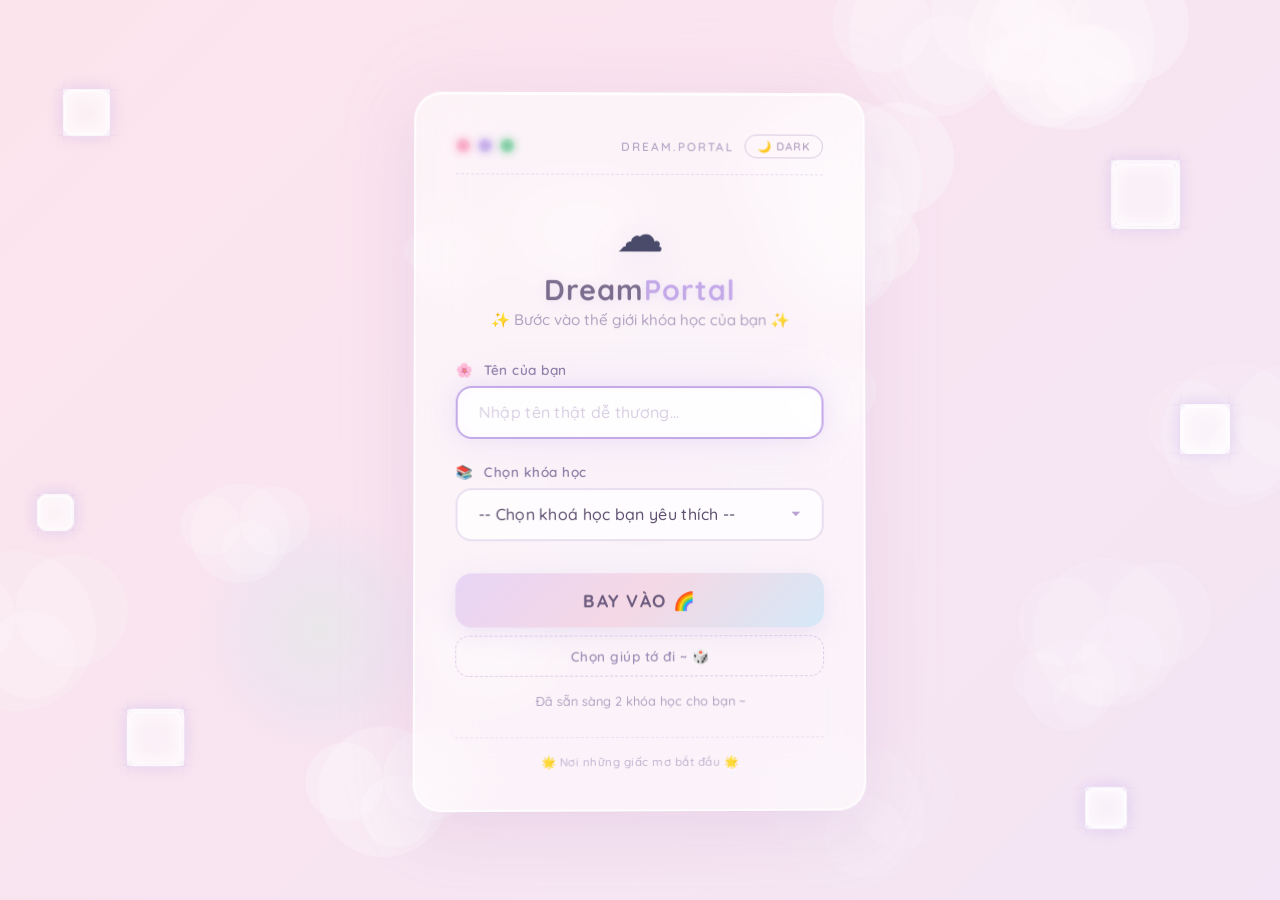
==== commit 867556d2: "Update index.html" ====
--- a/index.html
+++ b/index.html
@@ -22,10 +22,104 @@
       display: flex;
       align-items: center;
       justify-content: center;
-      overflow: hidden;
+      overflow-x: hidden;
+      overflow-y: auto;
       cursor: default;
       user-select: none;
       -webkit-user-select: none;
+      transition: background 0.8s ease, color 0.8s ease;
+    }
+
+    /* ===== DARK MODE ===== */
+    body.dark {
+      background: linear-gradient(135deg, #1a1025 0%, #1a1530 25%, #151830 50%, #0f1a25 75%, #181a20 100%);
+      background-size: 400% 400%;
+      animation: gradientShift 20s ease-in-out infinite;
+      color: #c8c0d8;
+    }
+
+    body.dark .dream-card {
+      background: rgba(30, 20, 40, 0.7);
+      border-color: rgba(180, 150, 220, 0.35);
+      box-shadow: 0 20px 60px rgba(100, 60, 160, 0.25), 0 0 80px rgba(160, 120, 200, 0.1), inset 0 1px 0 rgba(255, 255, 255, 0.05);
+    }
+    body.dark .dream-card:hover {
+      border-color: rgba(200, 170, 240, 0.6);
+      box-shadow: 0 30px 80px rgba(120, 80, 180, 0.4), 0 0 120px rgba(180, 140, 220, 0.2), 0 10px 30px rgba(140, 100, 200, 0.3), inset 0 1px 0 rgba(255, 255, 255, 0.1);
+    }
+    body.dark .card-title {
+      color: #c8b8e0;
+    }
+    body.dark .card-subtitle {
+      color: #a098b8;
+    }
+    body.dark .input-group label {
+      color: #b0a0c8;
+    }
+    body.dark input,
+    body.dark select {
+      background: rgba(40, 30, 60, 0.7);
+      border-color: rgba(160, 140, 200, 0.35);
+      color: #d0c8e8;
+    }
+    body.dark input::placeholder {
+      color: rgba(160, 140, 190, 0.4);
+    }
+    body.dark input:focus,
+    body.dark select:focus {
+      border-color: #b8a0e0;
+      box-shadow: 0 0 25px rgba(160, 120, 200, 0.3), 0 0 50px rgba(180, 140, 220, 0.1), inset 0 0 15px rgba(180, 140, 220, 0.08);
+      background: rgba(50, 38, 70, 0.85);
+    }
+    body.dark select option {
+      background: #2a1e38;
+      color: #d0c8e8;
+    }
+    body.dark .btn-launch {
+      background: linear-gradient(135deg, #3a2a50 0%, #4a3058 50%, #3a3558 100%);
+      color: #c8b8e0;
+      box-shadow: 0 6px 25px rgba(140, 100, 200, 0.3);
+    }
+    body.dark .btn-launch:hover {
+      box-shadow: 0 12px 35px rgba(160, 120, 220, 0.45), 0 0 60px rgba(180, 140, 220, 0.2);
+      color: #e0d8f8;
+    }
+    body.dark .btn-random {
+      border-color: rgba(180, 150, 220, 0.5);
+      color: #b8a8d8;
+    }
+    body.dark .btn-random:hover {
+      background: rgba(180, 150, 220, 0.15);
+      box-shadow: 0 0 25px rgba(160, 120, 200, 0.3);
+    }
+    body.dark .dream-header-bar {
+      border-bottom-color: rgba(160, 140, 200, 0.35);
+    }
+    body.dark .card-footer {
+      border-top-color: rgba(160, 140, 200, 0.25);
+      color: #9888b0;
+    }
+    body.dark .header-label {
+      color: #9888b8;
+    }
+    body.dark .status-line {
+      color: #a098b8;
+    }
+    body.dark .glow-orb {
+      background: radial-gradient(circle, rgba(180, 140, 220, 0.2) 0%, rgba(120, 90, 180, 0.08) 40%, transparent 70%);
+    }
+    body.dark .glow-orb-2 {
+      background: radial-gradient(circle, rgba(140, 180, 220, 0.2) 0%, rgba(100, 140, 200, 0.08) 40%, transparent 70%);
+    }
+    body.dark .cube-wrapper .cube div {
+      border-color: rgba(180, 150, 210, 0.45);
+      background: rgba(60, 40, 80, 0.2);
+      box-shadow: inset 0 0 20px rgba(160, 120, 200, 0.35), 0 0 15px rgba(140, 100, 180, 0.2);
+    }
+    body.dark .cube-wrapper .cube div {
+      border-color: rgba(180, 150, 210, 0.45);
+      background: rgba(60, 40, 80, 0.2);
+      box-shadow: inset 0 0 20px rgba(160, 120, 200, 0.35), 0 0 15px rgba(140, 100, 180, 0.2);
     }
 
     @keyframes gradientShift {
@@ -122,7 +216,7 @@
       }
     }
 
-    /* ===== 3D CUBES — Pastel edition ===== */
+    /* ===== 3D CUBES ===== */
     .cube-wrapper {
       position: fixed;
       z-index: 2;
@@ -373,7 +467,7 @@
       position: relative;
       z-index: 10;
       width: 100%;
-      max-width: 480px;
+      max-width: 500px;
       padding: 0 1.5rem;
     }
 
@@ -385,24 +479,33 @@
       border: 2px solid rgba(255, 255, 255, 0.7);
       border-radius: 28px;
       padding: 2.5rem 2.5rem;
-      box-shadow:
-        0 20px 60px rgba(180, 160, 210, 0.2),
-        0 0 80px rgba(255, 200, 220, 0.15),
-        inset 0 1px 0 rgba(255, 255, 255, 0.8);
+      box-shadow: 0 20px 60px rgba(180, 160, 210, 0.2), 0 0 80px rgba(255, 200, 220, 0.15), inset 0 1px 0 rgba(255, 255, 255, 0.8);
       transform: perspective(800px) rotateY(0.5deg) rotateX(0.5deg);
-      transition: transform 0.7s cubic-bezier(0.23, 1, 0.32, 1),
-        box-shadow 0.7s cubic-bezier(0.23, 1, 0.32, 1),
-        border-color 0.7s ease;
+      transition: transform 0.7s cubic-bezier(0.23, 1, 0.32, 1), box-shadow 0.7s cubic-bezier(0.23, 1, 0.32, 1), border-color 0.7s ease, background 0.8s ease;
     }
 
     .dream-card:hover {
       transform: perspective(800px) rotateY(0deg) rotateX(0deg) translateY(-8px);
       border-color: rgba(255, 255, 255, 0.95);
-      box-shadow:
-        0 30px 80px rgba(180, 160, 210, 0.3),
-        0 0 120px rgba(255, 200, 220, 0.25),
-        0 10px 30px rgba(200, 180, 240, 0.2),
-        inset 0 1px 0 rgba(255, 255, 255, 0.9);
+      box-shadow: 0 30px 80px rgba(180, 160, 210, 0.3), 0 0 120px rgba(255, 200, 220, 0.25), 0 10px 30px rgba(200, 180, 240, 0.2), inset 0 1px 0 rgba(255, 255, 255, 0.9);
+    }
+
+    /* ===== WELCOME BACK MESSAGE ===== */
+    .welcome-back {
+      text-align: center;
+      font-size: 0.9rem;
+      color: #9a8ab8;
+      margin-bottom: 0.6rem;
+      font-weight: 600;
+      opacity: 0;
+      transform: translateY(-8px);
+      animation: fadeSlideIn 0.6s 0.2s forwards;
+    }
+    @keyframes fadeSlideIn {
+      to {
+        opacity: 1;
+        transform: translateY(0);
+      }
     }
 
     /* ===== DECORATIVE HEADER BAR ===== */
@@ -439,9 +542,42 @@
       letter-spacing: 2px;
       font-weight: 600;
       text-transform: uppercase;
-    }
-
-    /* ===== CLOUD ILLUSTRATION (CSS) ===== */
+      display: flex;
+      align-items: center;
+      gap: 10px;
+    }
+
+    /* ===== DARK MODE TOGGLE ===== */
+    .theme-toggle {
+      background: none;
+      border: 1.5px solid rgba(180, 160, 200, 0.5);
+      border-radius: 20px;
+      padding: 4px 12px;
+      font-family: inherit;
+      font-size: 0.7rem;
+      font-weight: 600;
+      color: #b0a0c0;
+      cursor: pointer;
+      letter-spacing: 1px;
+      text-transform: uppercase;
+      transition: all 0.3s ease;
+      white-space: nowrap;
+    }
+    .theme-toggle:hover {
+      background: rgba(200, 180, 220, 0.2);
+      border-color: rgba(180, 160, 210, 0.8);
+      color: #8b7da6;
+    }
+    body.dark .theme-toggle {
+      border-color: rgba(180, 150, 210, 0.5);
+      color: #b8a8d0;
+    }
+    body.dark .theme-toggle:hover {
+      background: rgba(180, 150, 210, 0.2);
+      color: #d8c8f0;
+    }
+
+    /* ===== CLOUD ILLUSTRATION ===== */
     .cloud-icon {
       text-align: center;
       margin-bottom: 0.5rem;
@@ -534,12 +670,10 @@
     input:focus,
     select:focus {
       border-color: #c4a9e8;
-      box-shadow: 0 0 25px rgba(200, 180, 240, 0.3), 0 0 50px rgba(220, 200, 250, 0.12),
-        inset 0 0 15px rgba(200, 180, 240, 0.08);
+      box-shadow: 0 0 25px rgba(200, 180, 240, 0.3), 0 0 50px rgba(220, 200, 250, 0.12), inset 0 0 15px rgba(200, 180, 240, 0.08);
       background: rgba(255, 255, 255, 0.9);
     }
 
-    /* Select styling */
     select {
       cursor: pointer;
       appearance: none;
@@ -554,7 +688,7 @@
       color: #5c4e6e;
     }
 
-    /* ===== BUTTON ===== */
+    /* ===== BUTTONS ===== */
     .btn-launch {
       width: 100%;
       padding: 1rem;
@@ -600,6 +734,51 @@
       box-shadow: 0 4px 15px rgba(200, 180, 230, 0.3);
     }
 
+    .btn-random {
+      width: 100%;
+      padding: 0.7rem;
+      margin-top: 0.5rem;
+      background: transparent;
+      border: 1.5px dashed rgba(200, 180, 220, 0.6);
+      border-radius: 14px;
+      color: #a090b8;
+      font-family: inherit;
+      font-size: 0.85rem;
+      font-weight: 600;
+      letter-spacing: 0.5px;
+      cursor: pointer;
+      transition: all 0.35s ease;
+      text-align: center;
+    }
+    .btn-random:hover {
+      background: rgba(200, 180, 230, 0.15);
+      border-color: #c4a9e8;
+      color: #7c6d8e;
+      box-shadow: 0 0 25px rgba(200, 180, 240, 0.25);
+      transform: translateY(-2px);
+    }
+    .btn-random:active {
+      transform: scale(0.97);
+    }
+    .btn-random.spinning {
+      pointer-events: none;
+      animation: spinChoice 0.8s ease-in-out;
+    }
+    @keyframes spinChoice {
+      0% {
+        transform: rotateY(0deg);
+        color: #a090b8;
+      }
+      50% {
+        transform: rotateY(360deg);
+        color: #c4a9e8;
+      }
+      100% {
+        transform: rotateY(720deg);
+        color: #7c6d8e;
+      }
+    }
+
     /* ===== STATUS LINE ===== */
     .status-line {
       text-align: center;
@@ -608,6 +787,7 @@
       color: #b0a0c0;
       min-height: 20px;
       font-weight: 500;
+      transition: all 0.3s ease;
     }
     .status-line.error {
       color: #e88a9a;
@@ -628,7 +808,7 @@
       font-weight: 500;
     }
 
-    /* ===== GLOW ORB — pastel edition ===== */
+    /* ===== GLOW ORBS ===== */
     .glow-orb {
       position: fixed;
       z-index: 1;
@@ -654,7 +834,6 @@
       }
     }
 
-    /* Second orb */
     .glow-orb-2 {
       position: fixed;
       z-index: 1;
@@ -680,6 +859,23 @@
       }
     }
 
+    /* ===== PAGE TRANSITION OVERLAY ===== */
+    .page-transition-overlay {
+      position: fixed;
+      inset: 0;
+      z-index: 999;
+      pointer-events: none;
+      background: rgba(255, 255, 255, 0);
+      transition: background 0.5s ease;
+    }
+    .page-transition-overlay.active {
+      background: rgba(255, 255, 255, 0.92);
+      pointer-events: all;
+    }
+    body.dark .page-transition-overlay.active {
+      background: rgba(20, 15, 30, 0.92);
+    }
+
     /* ===== RESPONSIVE ===== */
     @media (max-width: 520px) {
       .dream-card {
@@ -692,9 +888,16 @@
       .cloud-icon {
         font-size: 2.2rem;
       }
+      .header-label {
+        font-size: 0.65rem;
+      }
+      .theme-toggle {
+        font-size: 0.6rem;
+        padding: 3px 8px;
+      }
     }
   </style>
-  <!-- Google Fonts — Quicksand + Nunito -->
+  <!-- Google Fonts -->
   <link rel="preconnect" href="https://fonts.googleapis.com">
   <link rel="preconnect" href="https://fonts.gstatic.com" crossorigin>
   <link href="https://fonts.googleapis.com/css2?family=Quicksand:wght@400;500;600;700&family=Nunito:wght@400;600;700&display=swap" rel="stylesheet">
@@ -707,7 +910,10 @@
   <div class="glow-orb"></div>
   <div class="glow-orb-2"></div>
 
-  <!-- 3D Cubes — Pastel -->
+  <!-- Page Transition Overlay -->
+  <div class="page-transition-overlay" id="pageOverlay"></div>
+
+  <!-- 3D Cubes -->
   <div class="cube-wrapper cw1"><div class="cube"><div class="front"></div><div class="back"></div><div class="left"></div><div class="right"></div><div class="top"></div><div class="bottom"></div></div></div>
   <div class="cube-wrapper cw2"><div class="cube"><div class="front"></div><div class="back"></div><div class="left"></div><div class="right"></div><div class="top"></div><div class="bottom"></div></div></div>
   <div class="cube-wrapper cw3"><div class="cube"><div class="front"></div><div class="back"></div><div class="left"></div><div class="right"></div><div class="top"></div><div class="bottom"></div></div></div>
@@ -726,25 +932,31 @@
         <span class="header-circle pink"></span>
         <span class="header-circle lavender"></span>
         <span class="header-circle mint"></span>
-        <span class="header-label">&#x2601; dream.portal</span>
+        <span class="header-label">
+          dream.portal
+          <button class="theme-toggle" id="themeToggle" title="Đổi giao diện sáng/tối">🌙 Dark</button>
+        </span>
       </div>
 
       <!-- Cloud Icon -->
-      <div class="cloud-icon">&#x2601;&#xfe0f;</div>
+      <div class="cloud-icon">☁️</div>
+
+      <!-- Welcome Back Message -->
+      <div class="welcome-back" id="welcomeBack" style="display:none;"></div>
 
       <!-- Title -->
       <h1 class="card-title">Dream<span class="accent">Portal</span></h1>
       <p class="card-subtitle">
-        <span class="star-icon" style="animation-delay:0s;">&#x2728;</span>
+        <span class="star-icon" style="animation-delay:0s;">✨</span>
         Bước vào thế giới khóa học của bạn
-        <span class="star-icon" style="animation-delay:1s;">&#x2728;</span>
+        <span class="star-icon" style="animation-delay:1s;">✨</span>
       </p>
 
       <!-- Form -->
       <form id="dreamLoginForm">
         <div class="input-group">
           <label for="username">
-            <span class="label-icon">&#x1f338;</span> Tên của bạn
+            <span class="label-icon">🌸</span> Tên của bạn
           </label>
           <input
             type="text"
@@ -757,21 +969,22 @@
 
         <div class="input-group">
           <label for="course">
-            <span class="label-icon">&#x1f4da;</span> Chọn khóa học
+            <span class="label-icon">📚</span> Chọn khóa học
           </label>
           <select id="course" required>
             <option value="">-- Đang tải danh sách... --</option>
           </select>
         </div>
 
-        <button type="submit" class="btn-launch">Bay Vào &#x1f308;</button>
+        <button type="submit" class="btn-launch">Bay Vào 🌈</button>
+        <button type="button" class="btn-random" id="btnRandom">Chọn giúp tớ đi ~ 🎲</button>
 
         <div id="statusLine" class="status-line"></div>
       </form>
 
       <!-- Footer -->
       <div class="card-footer">
-        &#x1f31f; Nơi những giấc mơ bắt đầu &#x1f31f;
+        🌟 Nơi những giấc mơ bắt đầu 🌟
       </div>
     </div>
   </div>
@@ -886,27 +1099,67 @@
     })();
 
     // =============================================
-    // 3. LOAD COURSES & FORM HANDLER
+    // 3. DARK MODE TOGGLE
+    // =============================================
+    (function themeToggle() {
+      const btn = document.getElementById('themeToggle');
+      const body = document.body;
+
+      // Check saved preference
+      const savedTheme = localStorage.getItem('dream-portal-theme');
+      if (savedTheme === 'dark') {
+        body.classList.add('dark');
+        btn.innerHTML = '☀️ Light';
+      }
+
+      btn.addEventListener('click', () => {
+        body.classList.toggle('dark');
+        if (body.classList.contains('dark')) {
+          btn.innerHTML = '☀️ Light';
+          localStorage.setItem('dream-portal-theme', 'dark');
+        } else {
+          btn.innerHTML = '🌙 Dark';
+          localStorage.setItem('dream-portal-theme', 'light');
+        }
+      });
+    })();
+
+    // =============================================
+    // 4. LOAD COURSES, WELCOME BACK & FORM HANDLER
     // =============================================
     (async function initForm() {
       const courseSelect = document.getElementById('course');
       const statusLine = document.getElementById('statusLine');
       const form = document.getElementById('dreamLoginForm');
       const usernameInput = document.getElementById('username');
-
-      // Load danh sách khóa học
+      const welcomeBack = document.getElementById('welcomeBack');
+      const btnRandom = document.getElementById('btnRandom');
+      const pageOverlay = document.getElementById('pageOverlay');
+      const btnLaunch = form.querySelector('.btn-launch');
+
+      let allCourses = [];
+
+      // 4a. Check localStorage for returning user
+      const savedName = localStorage.getItem('dream-portal-username');
+      if (savedName) {
+        welcomeBack.style.display = 'block';
+        welcomeBack.textContent = 'Chào mừng trở lại, ' + savedName + '!';
+        usernameInput.value = savedName;
+      }
+
+      // 4b. Load danh sách khóa học
       try {
         const response = await fetch('courses.json');
         if (!response.ok) throw new Error('Không thể tải danh sách khóa học');
-        const courses = await response.json();
+        allCourses = await response.json();
         courseSelect.innerHTML = '<option value="">-- Chọn khoá học bạn yêu thích --</option>';
-        courses.forEach(course => {
+        allCourses.forEach(course => {
           const option = document.createElement('option');
           option.value = course.file;
           option.textContent = course.name;
           courseSelect.appendChild(option);
         });
-        statusLine.textContent = 'Đã sẵn sàng ' + courses.length + ' khóa học cho bạn ~';
+        statusLine.textContent = 'Đã sẵn sàng ' + allCourses.length + ' khóa học cho bạn ~';
         statusLine.className = 'status-line';
       } catch (err) {
         courseSelect.innerHTML = '<option value="">-- Không tải được danh sách --</option>';
@@ -915,11 +1168,44 @@
         console.error(err);
       }
 
-      // Focus vào input khi load
+      // 4c. Focus vào input
       setTimeout(() => usernameInput.focus(), 600);
 
-      // Xử lý submit
-      form.addEventListener('submit', function (e) {
+      // 4d. Nút random khóa học
+      btnRandom.addEventListener('click', function() {
+        if (allCourses.length === 0) return;
+
+        // Animation spin
+        btnRandom.classList.add('spinning');
+        btnRandom.textContent = 'Đang chọn... ✨';
+
+        // Random highlight trên select
+        let count = 0;
+        const maxFlashes = 10;
+        const flashInterval = 80;
+
+        const flash = setInterval(() => {
+          const randomIndex = Math.floor(Math.random() * allCourses.length);
+          courseSelect.selectedIndex = randomIndex + 1; // +1 vì option đầu là placeholder
+          count++;
+          if (count >= maxFlashes) {
+            clearInterval(flash);
+            // Chọn khóa cuối cùng
+            const finalIndex = Math.floor(Math.random() * allCourses.length);
+            courseSelect.selectedIndex = finalIndex + 1;
+            btnRandom.classList.remove('spinning');
+            btnRandom.textContent = 'Đã chọn: ' + allCourses[finalIndex].name + ' ~';
+            statusLine.textContent = 'Đã chọn giúp bạn khóa học này nha ~';
+            statusLine.className = 'status-line';
+            setTimeout(() => {
+              btnRandom.textContent = 'Chọn giúp tớ đi ~ 🎲';
+            }, 2000);
+          }
+        }, flashInterval);
+      });
+
+      // 4e. Xử lý submit
+      form.addEventListener('submit', function(e) {
         e.preventDefault();
         const username = usernameInput.value.trim();
         const selectedFile = courseSelect.value;
@@ -936,20 +1222,103 @@
           return;
         }
 
+        // Lưu tên vào localStorage
+        localStorage.setItem('dream-portal-username', username);
+
         statusLine.textContent = 'Chào mừng ' + username + '! Đưa bạn đến khóa học ngay đây...';
         statusLine.className = 'status-line success';
 
+        // Hiệu ứng glow trên card
         const card = document.querySelector('.dream-card');
         card.style.boxShadow =
           '0 30px 90px rgba(200,180,240,0.5), 0 0 150px rgba(220,200,250,0.3), inset 0 1px 0 rgba(255,255,255,0.9)';
         card.style.borderColor = 'rgba(255,255,255,0.95)';
         card.style.transition = 'all 0.6s ease';
 
+        // Bắn confetti
+        launchConfetti();
+
+        // Fade out overlay rồi chuyển trang
+        setTimeout(() => {
+          pageOverlay.classList.add('active');
+        }, 600);
+
         setTimeout(() => {
           window.location.href = selectedFile;
         }, 1400);
       });
     })();
+
+    // =============================================
+    // 5. CONFETTI (canvas-confetti inspired, lightweight)
+    // =============================================
+    function launchConfetti() {
+      const colors = [
+        '#f8a5c2', '#c4a9e8', '#7ecba1', '#f9d89c',
+        '#a4c8f0', '#f5c4d0', '#c8e0d8', '#e8c8f0',
+        '#fce4a8', '#d5c8f0', '#f0c8c8', '#c8d8f0'
+      ];
+
+      const confettiCount = 80;
+      const body = document.body;
+
+      for (let i = 0; i < confettiCount; i++) {
+        const confetti = document.createElement('div');
+        const size = Math.random() * 10 + 6;
+        const color = colors[Math.floor(Math.random() * colors.length)];
+        const left = Math.random() * 100;
+        const delay = Math.random() * 0.4;
+        const duration = Math.random() * 1.5 + 2;
+        const rotation = Math.random() * 360;
+        const sway = (Math.random() - 0.5) * 200;
+
+        confetti.style.cssText = `
+          position: fixed;
+          z-index: 998;
+          pointer-events: none;
+          top: -20px;
+          left: ${left}%;
+          width: ${size}px;
+          height: ${size * 1.6}px;
+          background: ${color};
+          border-radius: ${Math.random() > 0.5 ? '50%' : '2px'};
+          opacity: 0.9;
+          animation: confettiFall ${duration}s ease-in ${delay}s forwards;
+          --sway: ${sway}px;
+          transform: rotate(${rotation}deg);
+        `;
+        body.appendChild(confetti);
+
+        setTimeout(() => {
+          if (confetti.parentNode) confetti.remove();
+        }, (duration + delay) * 1000 + 200);
+      }
+
+      // Inject keyframes nếu chưa có
+      if (!document.getElementById('confettiKeyframes')) {
+        const style = document.createElement('style');
+        style.id = 'confettiKeyframes';
+        style.textContent = `
+          @keyframes confettiFall {
+            0% {
+              transform: translateY(0) translateX(0) rotate(0deg);
+              opacity: 1;
+            }
+            30% {
+              opacity: 0.9;
+            }
+            80% {
+              opacity: 0.5;
+            }
+            100% {
+              transform: translateY(105vh) translateX(var(--sway)) rotate(720deg);
+              opacity: 0;
+            }
+          }
+        `;
+        document.head.appendChild(style);
+      }
+    }
   </script>
 </body>
 </html>
